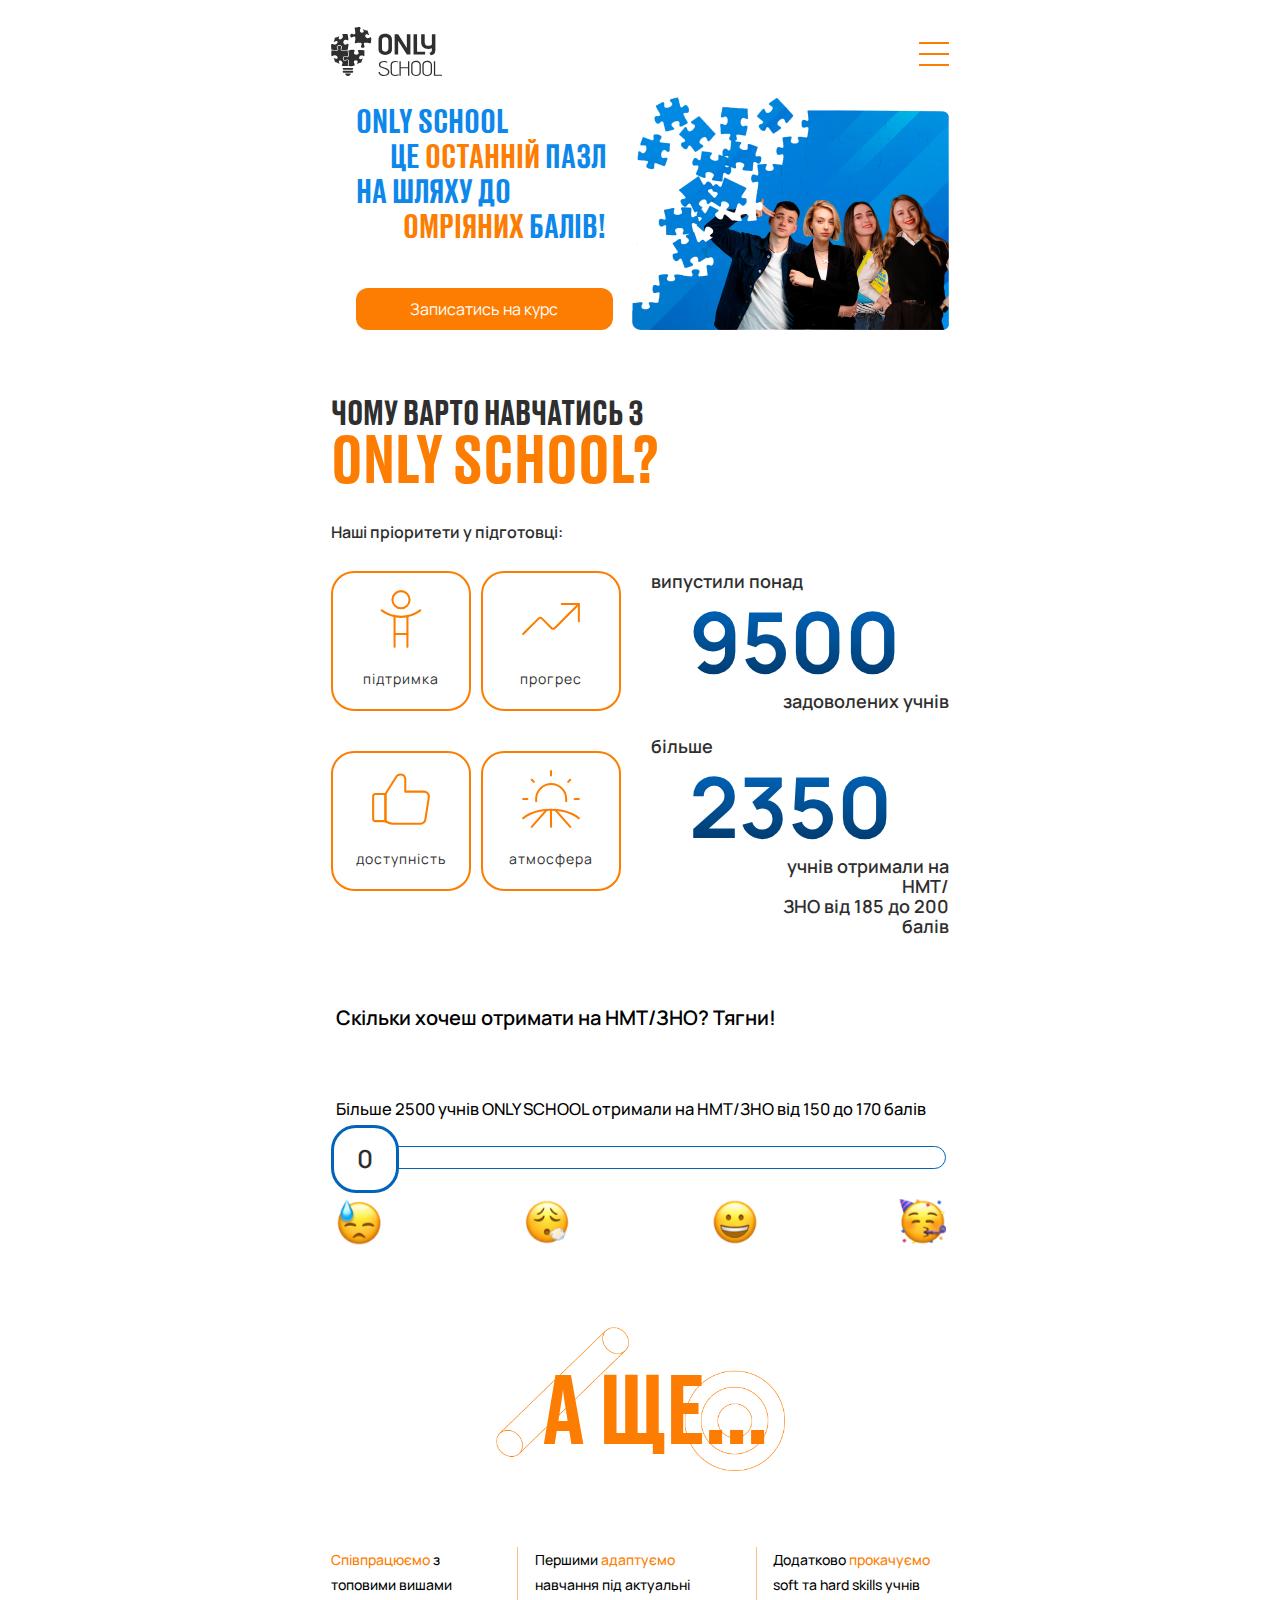
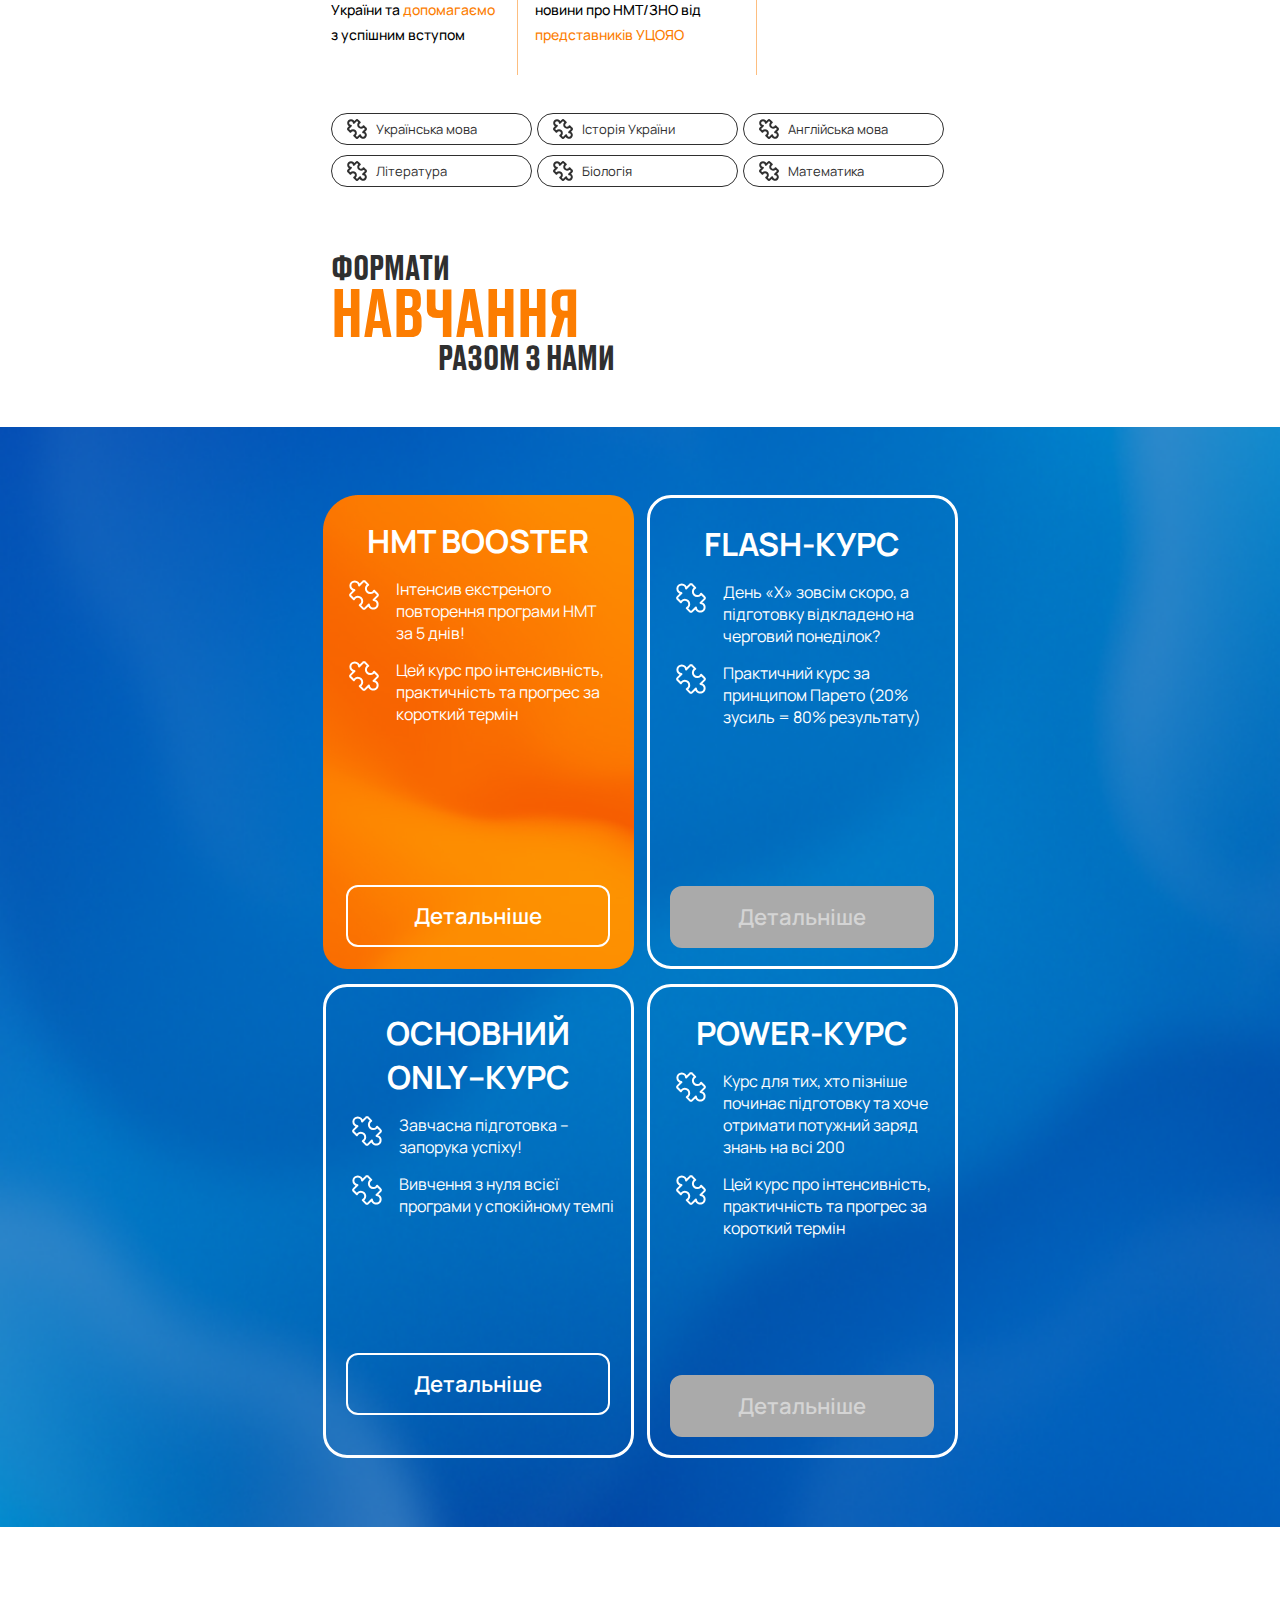
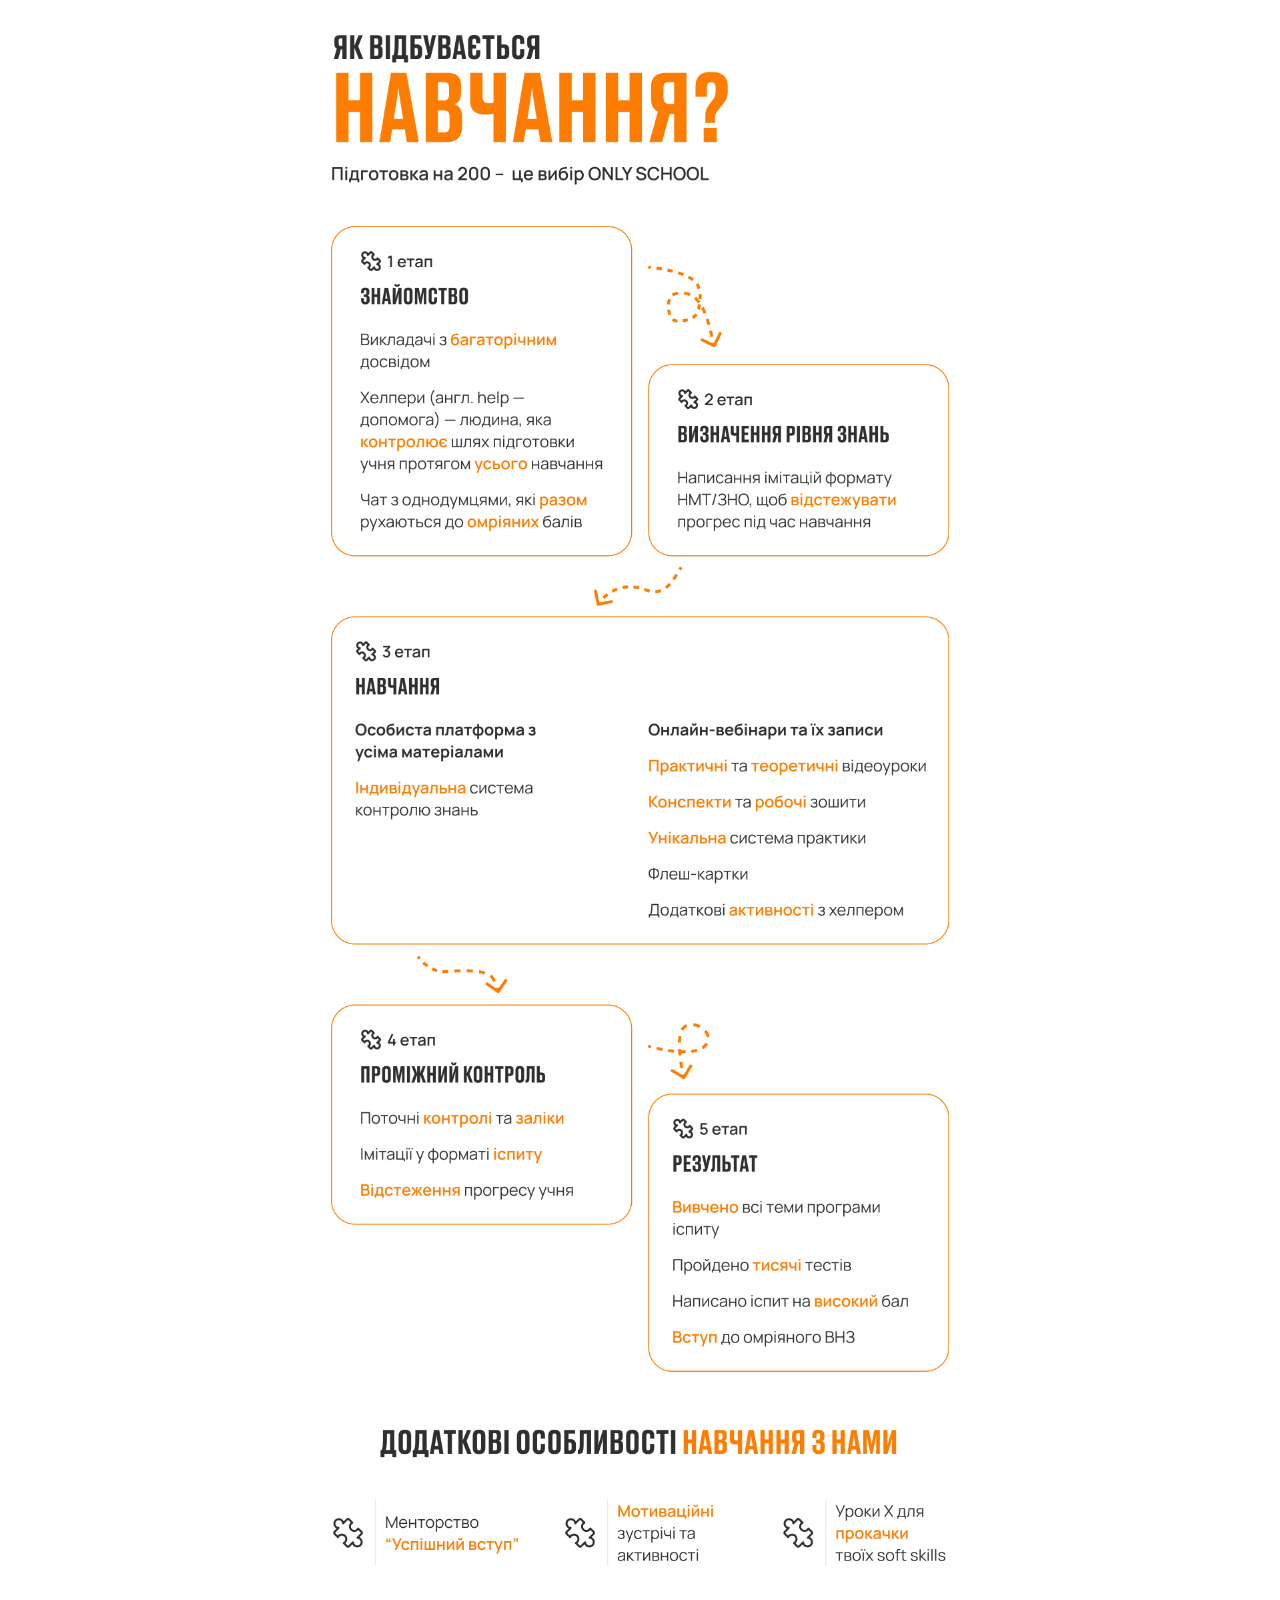
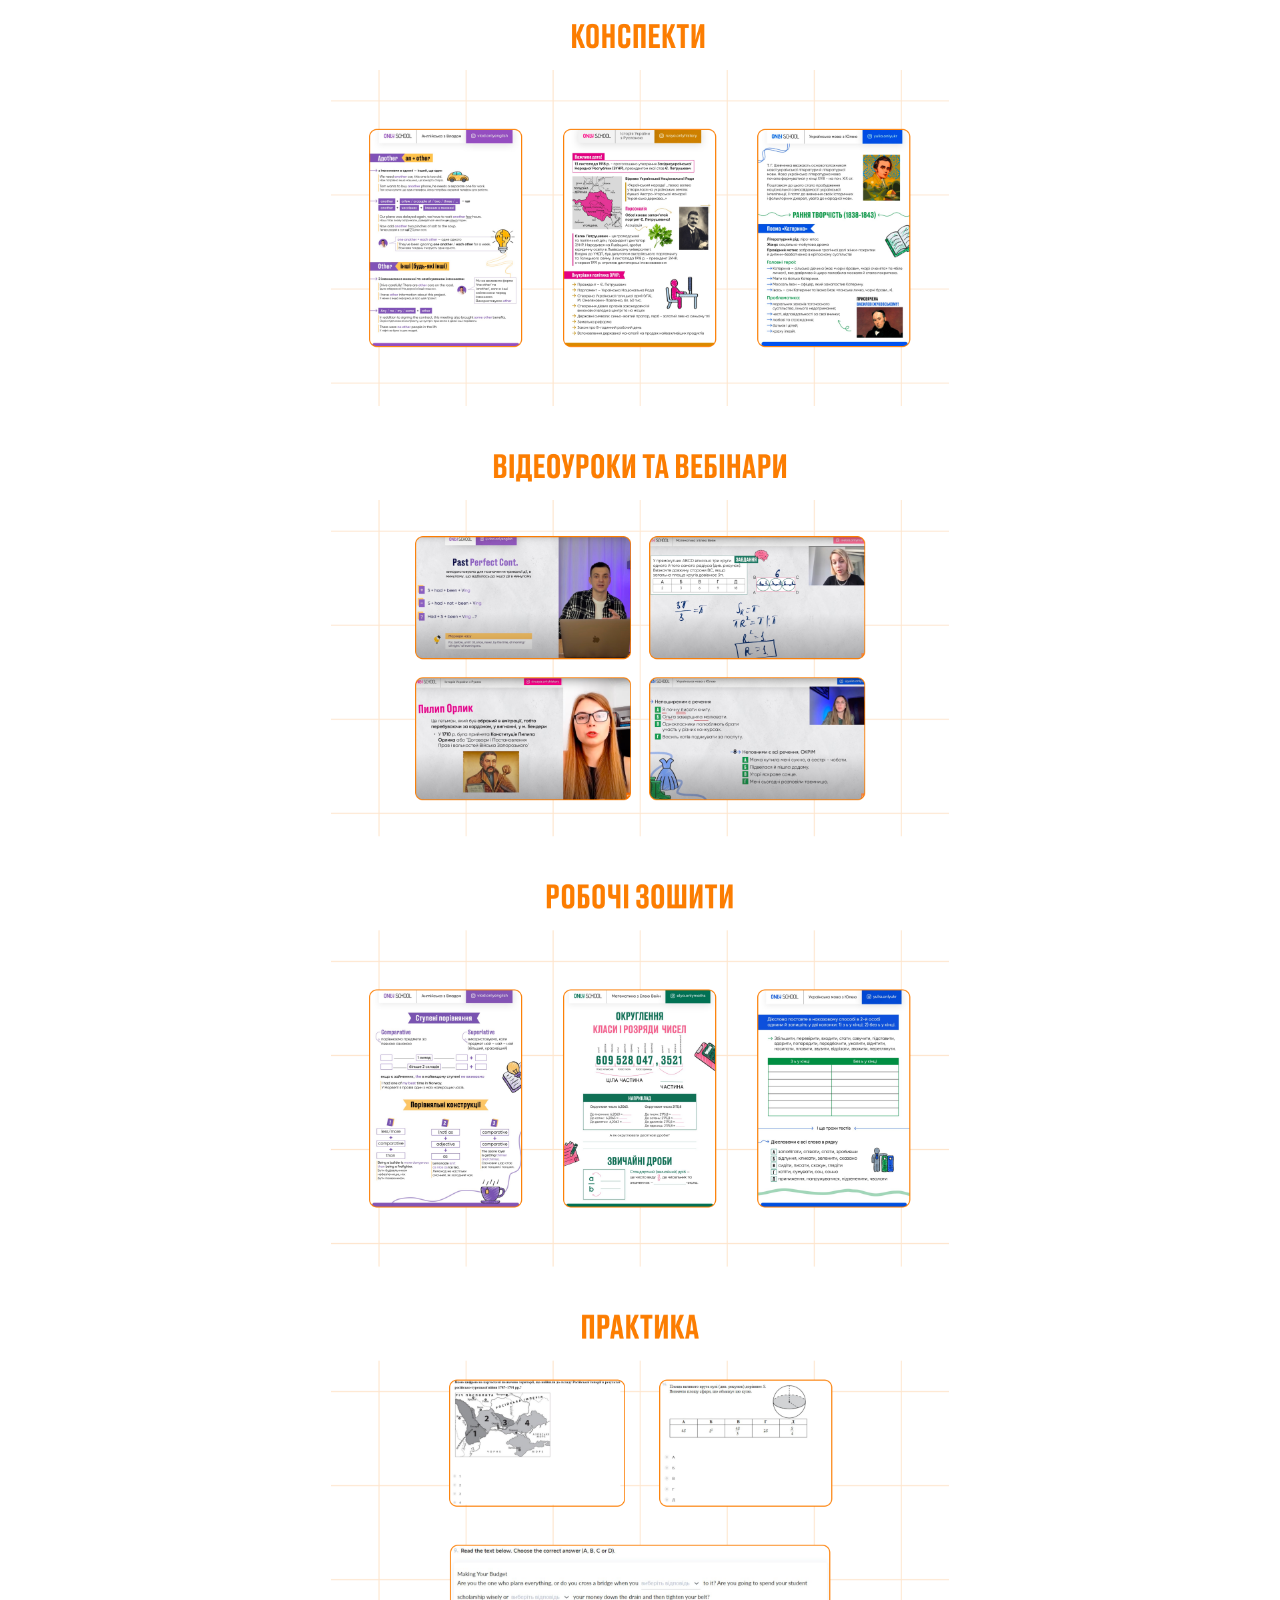
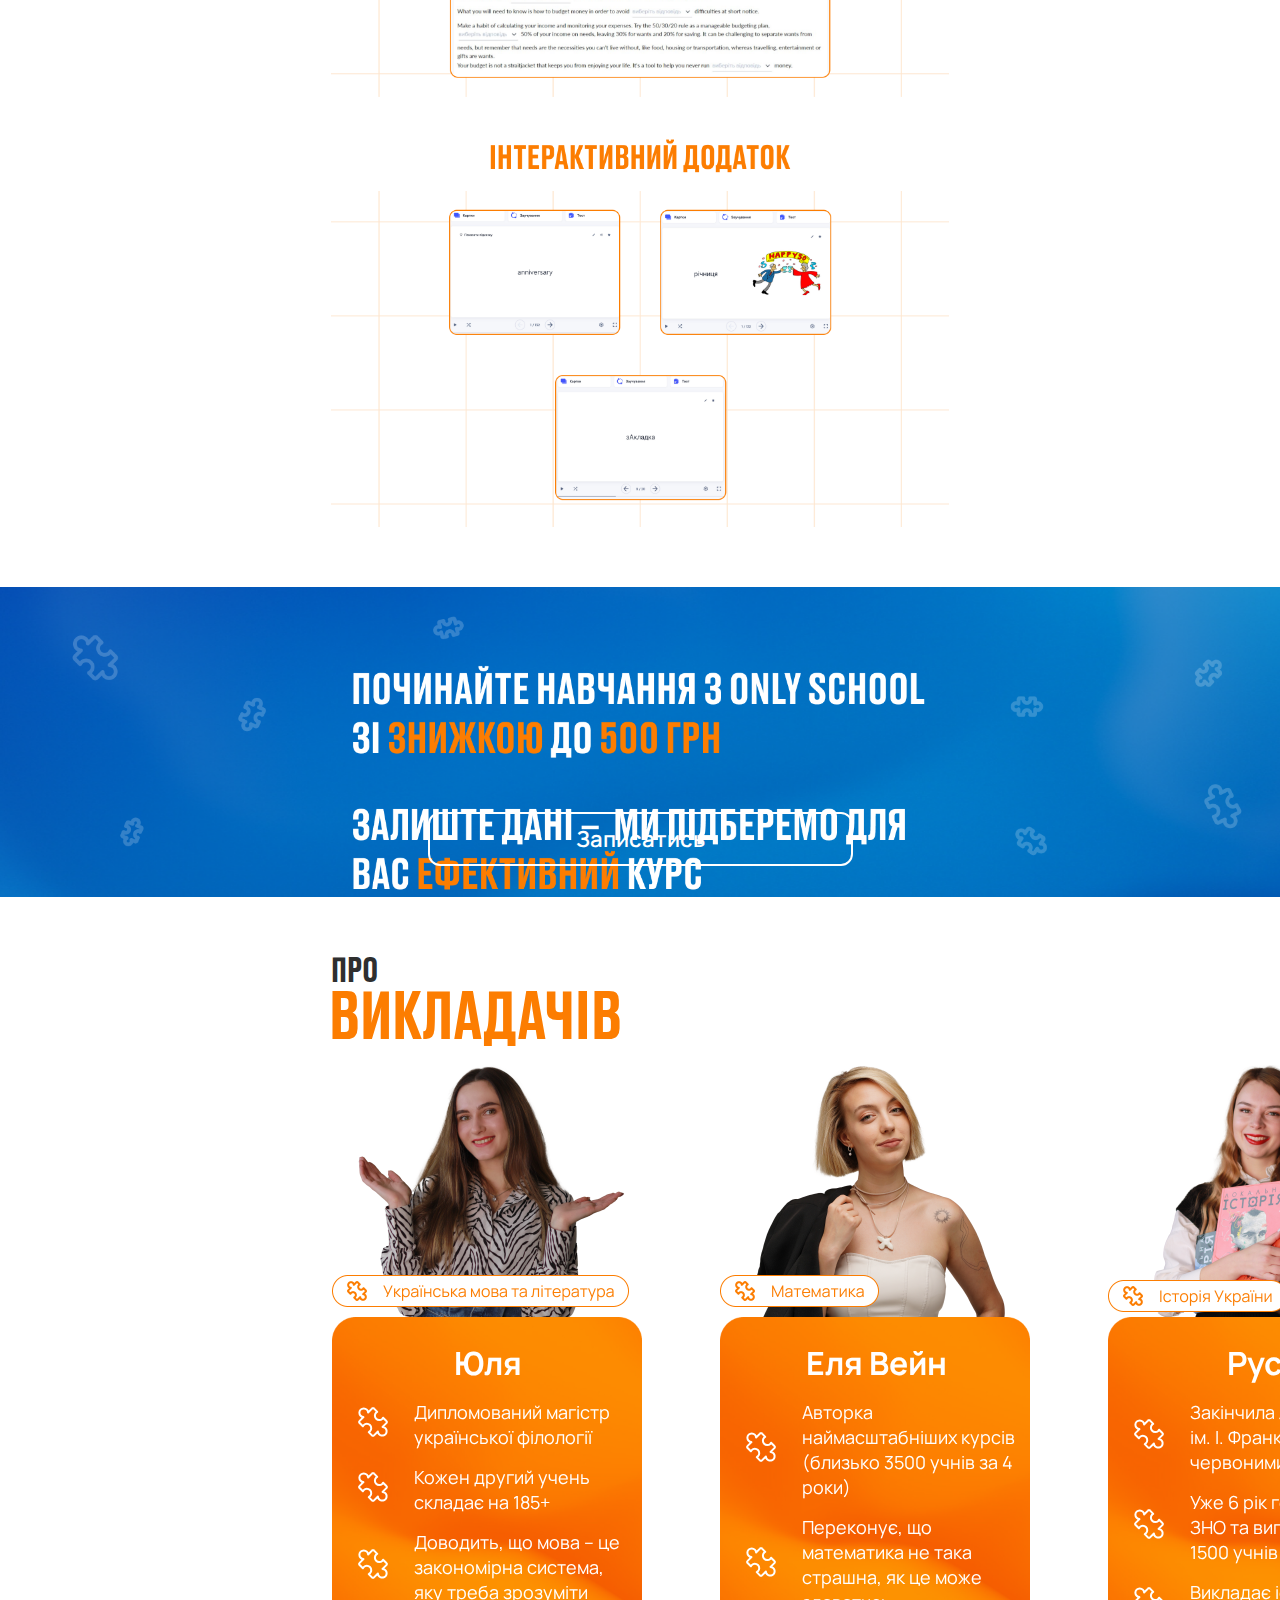
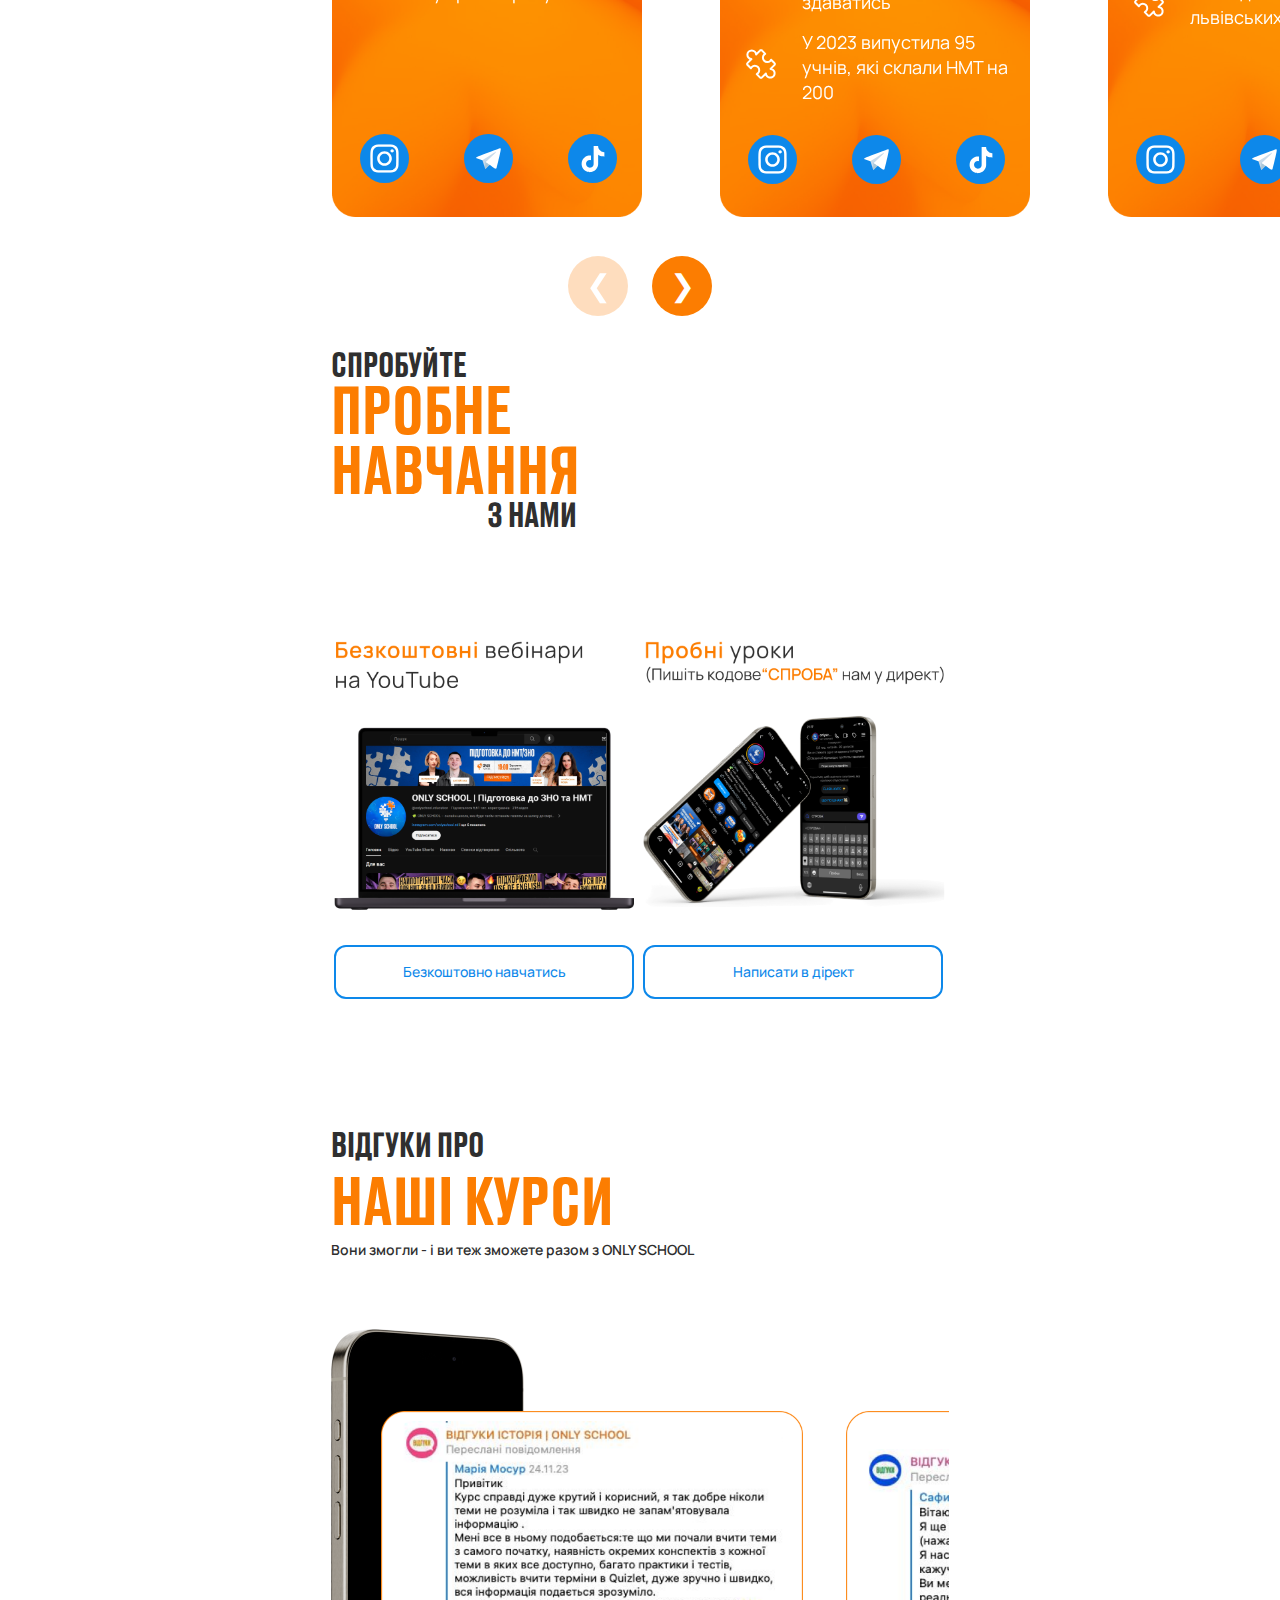
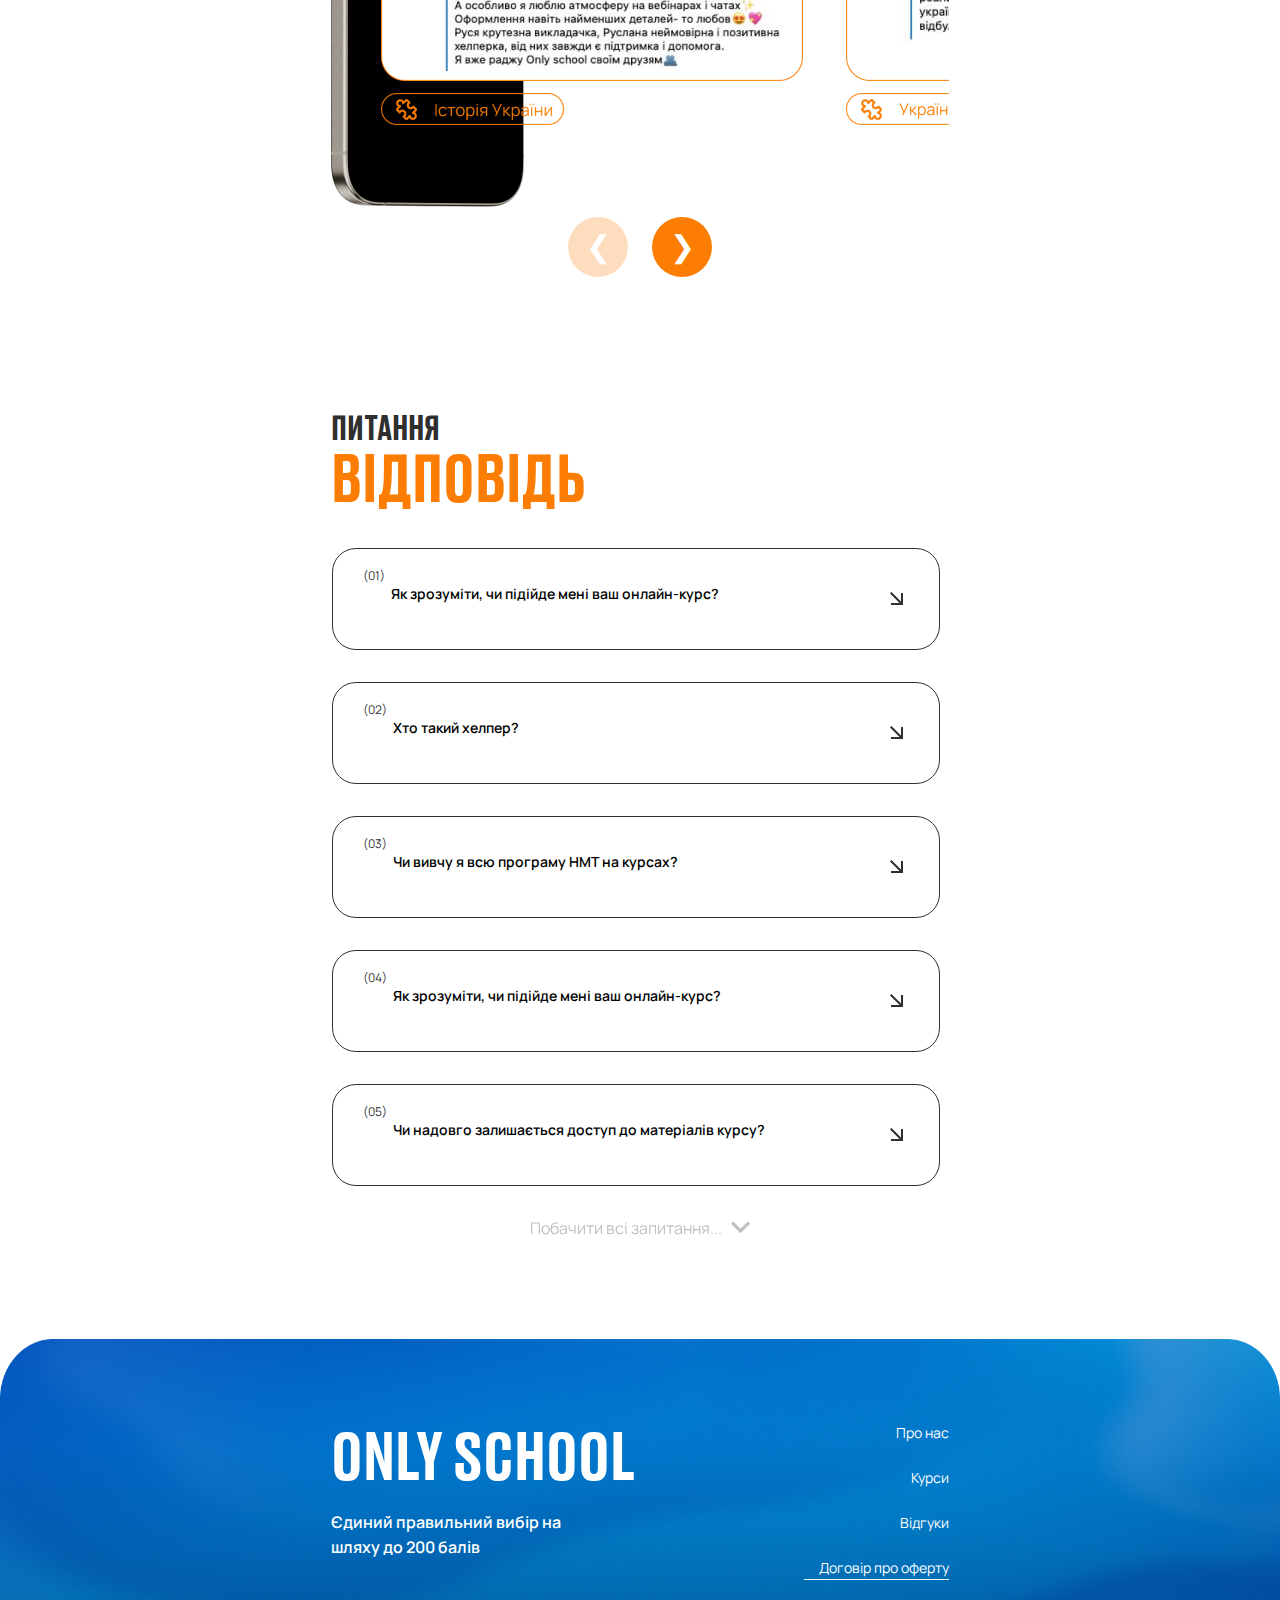
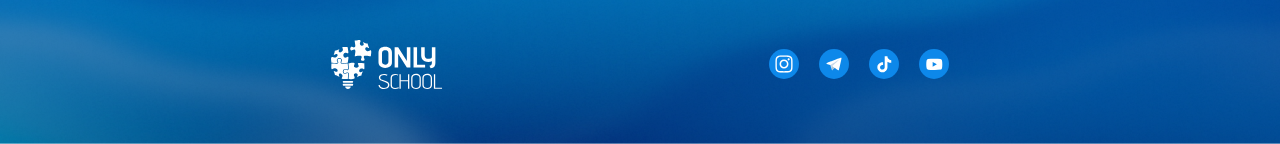
==== index.html @ f00e320c "adding google tags" ====
<!DOCTYPE html>
<html lang="en">
<head>
    <meta charset="UTF-8">
    <meta name="viewport" content="width=device-width, initial-scale=1.0">
    <title>ONLY SCHOOL</title>
    <link rel="preconnect" href="https://fonts.googleapis.com">
    <link rel="preconnect" href="https://fonts.gstatic.com" crossorigin>
    <link href="https://fonts.googleapis.com/css2?family=Manrope:wght@200..800&display=swap" rel="stylesheet">
    <link rel="stylesheet" href="./style.css">

    <link rel="icon" href="./img/favicon.svg">
    <!-- Google Tag Manager -->
<script>(function(w,d,s,l,i){w[l]=w[l]||[];w[l].push({'gtm.start':
    new Date().getTime(),event:'gtm.js'});var f=d.getElementsByTagName(s)[0],
    j=d.createElement(s),dl=l!='dataLayer'?'&l='+l:'';j.async=true;j.src=
    'https://www.googletagmanager.com/gtm.js?id='+i+dl;f.parentNode.insertBefore(j,f);
    })(window,document,'script','dataLayer','GTM-T5HSJ59D');</script>
    <!-- End Google Tag Manager -->
</head>
<body>
    <!-- Google Tag Manager (noscript) -->
<noscript><iframe src="https://www.googletagmanager.com/ns.html?id=GTM-T5HSJ59D"
    height="0" width="0" style="display:none;visibility:hidden"></iframe></noscript>
    <!-- End Google Tag Manager (noscript) -->
    <div class="wrapper">
        <header>
            <div class="header-container">
                <div class="nav-container">
                    <div class="logo">
                        <svg width="112" height="49" viewBox="0 0 112 49" fill="none" xmlns="http://www.w3.org/2000/svg">
                            <g clip-path="url(#clip0_1_118)">
                            <path fill-rule="evenodd" clip-rule="evenodd" d="M0.404105 23.4325C0.403264 24.0268 0.37332 24.6592 0.344063 25.2774C0.336977 25.4272 0.329928 25.5761 0.323346 25.7233C0.284217 26.5987 0.261614 27.4149 0.333212 28.063C0.368966 28.3868 0.426728 28.6526 0.508976 28.8552C0.591906 29.0594 0.687886 29.1704 0.778994 29.226C0.929037 29.3174 1.27815 29.3623 2.07433 28.8661L2.08526 28.8593L2.09673 28.8533C3.12616 28.3088 4.07368 28.2685 4.84675 28.5285C5.60665 28.7843 6.16129 29.318 6.44762 29.8668C6.71953 30.3879 6.80517 31.0566 6.36106 31.4802C5.90008 31.9199 5.09786 31.8867 4.12682 31.4785C3.65695 31.2807 3.30409 31.1519 3.04438 31.0801C2.8714 31.0324 2.76269 31.017 2.69955 31.0134C2.70543 31.0814 2.72945 31.1887 2.78331 31.3481C2.84984 31.5449 2.94697 31.7806 3.06258 32.0613L3.06295 32.0622C3.17719 32.3394 3.30666 32.654 3.43046 32.9943C3.65121 33.6014 3.85786 34.3006 3.93578 35.0491C4.74535 35.1603 5.52768 35.4374 6.22034 35.7438C6.78966 35.9956 7.31939 36.2773 7.75631 36.5099C7.91381 36.5936 8.05923 36.671 8.19011 36.7383C8.3652 36.8282 8.50781 36.8968 8.62124 36.9435C8.61755 36.9309 8.61353 36.9179 8.60918 36.9042C8.54013 36.6863 8.40243 36.3684 8.17767 35.921C7.70743 34.9826 7.71511 34.2182 8.20858 33.7695C8.69008 33.3317 9.45261 33.3637 10.0579 33.6347C10.6861 33.9161 11.2539 34.4885 11.4425 35.3026C11.627 36.0989 11.441 37.0868 10.6752 38.2202C10.6863 38.3862 10.7275 38.5082 10.7836 38.5997C10.8482 38.7053 10.9445 38.7905 11.0835 38.86C11.3791 39.0078 11.8418 39.0728 12.4824 39.0782C12.9856 39.0826 13.5543 39.0511 14.1779 39.0166C14.3375 39.0078 14.5007 38.9987 14.6673 38.99C15.3602 38.9539 16.1021 38.9247 16.8519 38.9471C16.8693 38.2445 16.9478 37.4933 17.0227 36.7762L17.0238 36.7664C17.0936 36.0987 17.16 35.4617 17.1773 34.898C17.1947 34.3283 17.16 33.8692 17.0479 33.5465C16.9399 33.2356 16.7857 33.111 16.5845 33.0757C16.3354 33.032 15.9061 33.1016 15.2041 33.4495C14.6895 33.7046 14.2101 33.8198 13.7728 33.8026C13.3305 33.7855 12.9558 33.6336 12.6591 33.3942C12.0795 32.9263 11.8227 32.15 11.8198 31.4209C11.8169 30.6908 12.0679 29.909 12.6379 29.4226C12.9291 29.174 13.2992 29.0078 13.7403 28.9727C14.1773 28.9379 14.6591 29.0336 15.1781 29.2688C15.8551 29.5756 16.2655 29.6224 16.5037 29.5687C16.7028 29.5236 16.8577 29.3883 16.9644 29.073C17.0742 28.7485 17.1083 28.2939 17.0921 27.7332C17.076 27.178 17.0121 26.552 16.9449 25.8944C16.9328 25.7757 16.9206 25.656 16.9085 25.5362C16.8381 24.8324 16.7735 24.1048 16.7758 23.4269C16.2976 23.4759 15.79 23.5413 15.271 23.6082L15.264 23.6089C14.4903 23.7086 13.6917 23.8115 12.9578 23.8619C12.2268 23.912 11.5269 23.9131 10.9608 23.7935C10.3925 23.6736 9.88397 23.4135 9.67941 22.8917C9.48516 22.3962 9.60946 21.7649 9.99456 20.9995C10.4039 20.184 10.2542 19.6528 9.94116 19.323C9.60377 18.9675 9.00146 18.7645 8.35876 18.7666C7.71505 18.7687 7.12809 18.9758 6.81302 19.3277C6.52214 19.6524 6.39307 20.1823 6.84505 21.0008C7.20909 21.6618 7.37931 22.2064 7.31796 22.6455C7.28601 22.8743 7.19124 23.0735 7.03408 23.236C6.87961 23.3958 6.68075 23.5038 6.46594 23.5769C6.04678 23.7196 5.51101 23.7477 4.94921 23.7326C4.3825 23.7173 3.74201 23.6559 3.09339 23.5937L3.08407 23.5927C2.17424 23.5053 1.24513 23.4169 0.404105 23.4325Z" fill="#2F2F2F"/>
                            <path d="M16.7259 7.15235C16.7587 8.02363 16.9229 8.97764 17.0751 9.86194L17.0778 9.87747C17.1863 10.5077 17.2884 11.1017 17.3402 11.6262C17.3926 12.1566 17.3893 12.5804 17.308 12.8799C17.2299 13.1673 17.1016 13.2784 16.9346 13.3177C16.7199 13.3683 16.3312 13.3301 15.6693 13.0506C15.1484 12.83 14.6655 12.7489 14.229 12.7967C13.7891 12.8449 13.4219 13.0214 13.1338 13.276C12.5687 13.7752 12.3174 14.5607 12.3203 15.2917C12.3231 16.0198 12.5795 16.7927 13.1645 17.2477C13.4645 17.4809 13.8421 17.6219 14.2849 17.6259C14.7219 17.6299 15.1997 17.5006 15.7121 17.2312C16.4049 16.8662 16.8145 16.7845 17.0365 16.815C17.1317 16.828 17.193 16.8616 17.242 16.9116C17.2969 16.9677 17.3511 17.0604 17.3915 17.208C17.4741 17.5096 17.476 17.9492 17.42 18.5037C17.3648 19.0511 17.2576 19.6738 17.1446 20.3294L17.1426 20.3409C17.0049 21.1404 16.8588 21.9879 16.8015 22.7672C16.2795 22.8186 15.7266 22.8899 15.176 22.9607L15.1706 22.9615C14.3893 23.0621 13.6123 23.162 12.904 23.2106C12.1905 23.2596 11.5795 23.2536 11.1229 23.1573C10.6685 23.0614 10.4424 22.8946 10.3551 22.672C10.2576 22.423 10.284 21.9922 10.647 21.271C11.1432 20.2825 11.0231 19.4638 10.4841 18.8958C9.9693 18.3536 9.13716 18.1109 8.3563 18.1134C7.57644 18.1159 6.7507 18.3636 6.2571 18.9148C5.7393 19.493 5.6637 20.3147 6.20424 21.2938C6.55186 21.9247 6.64004 22.3228 6.6065 22.5629C6.59103 22.6737 6.55008 22.7481 6.49574 22.8043C6.43872 22.8633 6.35034 22.9189 6.2147 22.965C5.93293 23.061 5.51497 23.0943 4.97046 23.0796C4.43358 23.0653 3.81865 23.0065 3.15938 22.9432L3.14191 22.9415C3.03065 22.9307 2.91815 22.92 2.80477 22.9093C2.01107 22.8344 1.17248 22.7651 0.390242 22.7796C0.356127 22.0795 0.260484 21.3379 0.169355 20.6313L0.168141 20.6219C0.084646 19.9744 0.0353878 19.3537 0.0505933 18.8058C0.0659306 18.2532 0.146487 17.8007 0.303044 17.475C0.454351 17.1602 0.663294 16.986 0.946794 16.9234C1.25315 16.8556 1.71857 16.9013 2.40928 17.1872C3.44952 17.6188 4.36728 17.5671 5.08442 17.2436C5.78844 16.9261 6.26882 16.3603 6.48011 15.8056C6.6803 15.2801 6.67852 14.6154 6.14357 14.265C5.87911 14.0918 5.53835 14.0397 5.15938 14.0906C4.78302 14.1411 4.34689 14.2948 3.84983 14.5604L3.8289 14.5716L3.80981 14.5852C3.20786 14.9421 2.95915 15.148 2.75221 15.2257L2.746 15.228L2.74627 15.2208C2.74992 15.1354 2.76675 15.0228 2.79771 14.8804C2.85985 14.5948 2.9686 14.2338 3.09762 13.8063L3.10178 13.7925C3.36477 12.9212 3.70095 11.8074 3.80372 10.6957C5.29482 10.5609 6.78331 9.89462 7.78947 9.44427L7.81602 9.4324C8.12808 9.29273 8.38627 9.17737 8.59142 9.0986C8.49586 9.27635 8.34456 9.51847 8.12404 9.84038L8.11437 9.85448L8.10636 9.86939C7.60628 10.7977 7.56501 11.5592 8.04824 12.0213C8.51386 12.4666 9.28492 12.4511 9.92292 12.2381C10.5869 12.0164 11.2545 11.5425 11.6285 10.8624C12.0094 10.1698 12.07 9.29183 11.5634 8.30855C11.3029 7.80281 11.2825 7.51558 11.3351 7.36064C11.3774 7.23596 11.4961 7.12113 11.8169 7.03999C12.1427 6.95764 12.6011 6.93204 13.1817 6.94431C13.7197 6.9557 14.3321 6.99838 14.9989 7.04486L15.1384 7.05456L15.1421 7.05483C15.6651 7.09118 16.2015 7.12848 16.7259 7.15235Z" fill="#2F2F2F"/>
                            <path d="M19.2906 39.2082L19.2847 39.2074L19.2841 39.2072C18.7116 39.1292 18.1271 39.0497 17.5682 38.9937C17.5832 38.3103 17.6606 37.5674 17.7379 36.8281L17.7386 36.8209C17.8076 36.1613 17.8763 35.5038 17.8943 34.916C17.9122 34.3321 17.8819 33.7814 17.7319 33.3495C17.5777 32.906 17.2726 32.5313 16.7203 32.4345C16.2159 32.3459 15.5976 32.511 14.861 32.876C14.4284 33.0905 14.0781 33.161 13.8035 33.1503C13.5339 33.1399 13.3145 33.0504 13.1351 32.9056C12.7626 32.6048 12.5396 32.04 12.5371 31.4185C12.5347 30.7981 12.7527 30.2195 13.1286 29.8987C13.3104 29.7436 13.5324 29.6445 13.8029 29.623C14.0774 29.6011 14.4266 29.6573 14.8584 29.8531C15.5769 30.1788 16.1831 30.3135 16.6766 30.2021C17.2092 30.0817 17.5011 29.705 17.6499 29.2653C17.7956 28.8349 17.8259 28.2919 17.8092 27.716C17.7924 27.137 17.7263 26.4906 17.6599 25.841L17.6592 25.8338C17.647 25.7151 17.6349 25.5961 17.6229 25.4769C17.5496 24.7449 17.4865 24.0191 17.4935 23.3597C18.0949 23.2984 18.7289 23.2068 19.3482 23.1175L19.3549 23.1166C20.0957 23.0095 20.8146 22.9059 21.4598 22.8535C22.111 22.8007 22.6491 22.8041 23.0386 22.8927C23.4159 22.9786 23.5882 23.1252 23.6499 23.3312C23.7238 23.5772 23.6741 24.0033 23.318 24.7077C22.8233 25.686 22.9015 26.4974 23.3826 27.0686C23.8468 27.6198 24.6224 27.8684 25.3507 27.866C26.0783 27.8635 26.8486 27.6097 27.294 27.0499C27.7555 26.47 27.7967 25.6568 27.2646 24.6864C26.9014 24.0244 26.8386 23.6226 26.8972 23.3908C26.9451 23.2014 27.0933 23.0619 27.4422 22.972C27.8042 22.8789 28.3131 22.8621 28.9385 22.8968C29.0379 22.9023 29.1393 22.9091 29.2424 22.9168C29.7814 22.9575 30.3684 23.0267 30.9751 23.0983L30.988 23.0998C31.7798 23.1933 32.6049 23.2907 33.3644 23.3246C33.3176 24.152 33.3499 25.0632 33.3802 25.9158L33.3806 25.9273C33.4034 26.5733 33.4251 27.1849 33.4133 27.7182C33.4013 28.2578 33.3551 28.6854 33.2572 28.9745C33.1559 29.2732 33.0489 29.3002 32.9971 29.3038C32.9441 29.3071 32.8449 29.2951 32.683 29.2205C32.5227 29.1466 32.3225 29.0214 32.0769 28.8285L32.0417 28.8008L31.9997 28.7821C31.711 28.6541 31.4332 28.5654 31.1675 28.5116C30.4761 28.3718 29.868 28.4696 29.3727 28.7314C28.7041 29.0846 28.2943 29.7082 28.156 30.3124C28.021 30.9019 28.1276 31.5802 28.6649 31.9597C29.2207 32.3521 30.0487 32.298 31.0393 31.7975C31.4466 31.5917 31.7516 31.4486 31.9752 31.3576C31.9133 31.4739 31.8349 31.6115 31.7429 31.773L31.7293 31.7971C31.241 32.6533 30.4508 34.0392 30.4426 35.5237C29.6884 35.5467 28.9559 35.7456 28.2991 35.9987C27.5311 36.2944 26.8407 36.6747 26.3175 36.9628L26.3106 36.9666C26.1201 37.0716 25.9576 37.1609 25.8203 37.2316C25.9085 37.0301 26.0472 36.7574 26.2464 36.3963C26.7738 35.4425 26.8051 34.6485 26.4665 34.0699C26.129 33.4934 25.4741 33.2179 24.8417 33.2149C24.2094 33.2117 23.5476 33.4801 23.1858 34.0456C22.8212 34.6157 22.8104 35.4093 23.2925 36.3711C23.6412 37.0654 23.7095 37.5889 23.6207 37.9751C23.5339 38.3512 23.2885 38.6392 22.904 38.8544C22.1052 39.3016 20.7477 39.4066 19.2906 39.2082Z" fill="#2F2F2F"/>
                            <path fill-rule="evenodd" clip-rule="evenodd" d="M16.9531 48.9995C18.4783 48.9995 19.7148 47.874 19.7148 46.4858H14.1914C14.1914 47.874 15.4279 48.9995 16.9531 48.9995Z" fill="#2F2F2F"/>
                            <path fill-rule="evenodd" clip-rule="evenodd" d="M11.6929 41.8614C11.6929 41.3326 12.1639 40.9038 12.7449 40.9038H21.1615C21.7425 40.9038 22.2136 41.3326 22.2136 41.8614C22.2136 42.3902 21.7425 42.819 21.1615 42.819H12.7449C12.1639 42.819 11.6929 42.3902 11.6929 41.8614Z" fill="#2F2F2F"/>
                            <path fill-rule="evenodd" clip-rule="evenodd" d="M11.6929 44.7295C11.6929 44.2007 12.1639 43.772 12.7449 43.772H21.1615C21.7425 43.772 22.2136 44.2007 22.2136 44.7295C22.2136 45.2584 21.7425 45.6871 21.1615 45.6871H12.7449C12.1639 45.6871 11.6929 45.2584 11.6929 44.7295Z" fill="#2F2F2F"/>
                            <path d="M23.7375 16.2303C24.2941 16.1706 24.8828 16.0856 25.477 15.9998L25.4849 15.9987C26.2268 15.8915 26.9784 15.7829 27.6595 15.7277C28.3368 15.6728 28.9828 15.6668 29.5003 15.7846C30.0299 15.9051 30.4879 16.1738 30.6449 16.6966C30.7896 17.1789 30.6466 17.7928 30.2674 18.5425C29.8444 19.3792 29.9709 19.925 30.2496 20.2559C30.5451 20.607 31.0853 20.8068 31.6643 20.8047C32.2438 20.8027 33.0621 20.5991 33.3392 20.2512C33.5999 19.9237 33.7076 19.3783 33.2477 18.5398C32.8611 17.8353 32.6992 17.2509 32.8174 16.783C32.9464 16.2722 33.0853 15.9997 33.5889 15.8702C34.079 15.7441 34.6969 15.7341 35.3471 15.7702L35.3773 15.7719C36.024 15.8091 36.74 15.8936 37.4523 15.9777L37.4604 15.9786C38.2843 16.0759 39.103 16.1722 39.8428 16.2041C39.8865 15.7695 39.942 15.3125 39.9977 14.8543L39.9981 14.8512C40.0907 14.0886 40.1834 13.3227 40.228 12.6275C40.2727 11.9275 40.2661 11.3257 40.1716 10.885C40.0727 10.4228 39.9085 10.2688 39.7658 10.2307C39.6838 10.2088 39.55 10.205 39.3374 10.2719C39.1243 10.339 38.8541 10.4706 38.5178 10.6907L38.5029 10.7004L38.4872 10.7087C37.4417 11.2572 36.5004 11.2734 35.7523 10.956C35.0214 10.6457 34.53 10.0398 34.3132 9.43203C34.1026 8.84145 34.12 8.13973 34.5952 7.70062C35.098 7.23602 35.9246 7.22515 36.9353 7.65424C37.4958 7.89215 37.8679 8.01695 38.1033 8.06139C38.1391 8.06819 38.1691 8.07253 38.1938 8.0752C38.1849 8.02481 38.1675 7.95896 38.1387 7.875C38.0642 7.65663 37.9362 7.3779 37.7765 7.03209L37.767 7.01113C37.3628 6.13467 36.7947 4.90253 36.7187 3.59675C35.9405 3.5894 35.1686 3.39222 34.47 3.13606C33.6574 2.8382 32.9141 2.44895 32.3449 2.15086L32.3378 2.14718C32.1078 2.02668 31.9125 1.92465 31.7504 1.84684C31.8471 2.04698 31.998 2.31782 32.2146 2.67604C32.7917 3.62891 32.8797 4.41734 32.5515 4.98172C32.3904 5.25868 32.1473 5.45157 31.8672 5.57048C31.569 5.69697 31.229 5.73971 30.9017 5.71088C30.2627 5.65459 29.6023 5.32627 29.223 4.73446C28.8381 4.13387 28.7739 3.31384 29.216 2.32856C29.4876 1.72492 29.5686 1.27844 29.5346 0.958161C29.5021 0.652032 29.365 0.4542 29.1592 0.317899C28.9397 0.172594 28.6117 0.0781331 28.1728 0.0490635C27.7373 0.0202273 27.2217 0.0576993 26.6565 0.151289L26.6366 0.154585C25.7127 0.30752 24.6606 0.481689 23.6547 0.493149C23.6897 1.31849 23.8468 2.23542 24.0015 3.13474L24.0027 3.14202C24.1112 3.77238 24.2183 4.3947 24.2732 4.95C24.3278 5.50144 24.3353 6.02282 24.2222 6.43853C24.1061 6.86643 23.8412 7.24141 23.3203 7.36399C22.8477 7.47518 22.2562 7.35106 21.5501 7.05282C21.1146 6.86847 20.7618 6.82178 20.4833 6.8523C20.208 6.88247 19.9801 6.99044 19.7929 7.15585C19.4071 7.49667 19.1865 8.09358 19.189 8.72153C19.1915 9.3525 19.4179 9.9138 19.7898 10.203C19.9682 10.3417 20.1876 10.4252 20.4602 10.4277C20.7386 10.4302 21.095 10.348 21.5354 10.1165C22.2586 9.73551 22.8626 9.54648 23.3499 9.61329C23.6093 9.64891 23.8267 9.75609 23.9924 9.92512C24.1518 10.088 24.2481 10.2923 24.3065 10.5059C24.4216 10.9264 24.4119 11.4665 24.3539 12.0394C24.2993 12.5813 24.1974 13.187 24.0916 13.8015L24.0704 13.9245L24.0692 13.9317C23.9344 14.7138 23.7984 15.5054 23.7375 16.2303Z" fill="#2F2F2F"/>
                            <path d="M48.7993 45.0661C48.845 45.5378 49.0355 45.9888 49.371 46.4191C49.7215 46.8491 50.1943 47.2031 50.7887 47.4805C51.3987 47.7441 52.0924 47.8761 52.8699 47.8761C54.0438 47.8761 55.0196 47.6401 55.7972 47.1684C56.59 46.6827 56.9863 45.9195 56.9863 44.8788C56.9863 44.2682 56.7958 43.7618 56.4146 43.3592C56.0334 42.9429 55.5609 42.6169 54.9967 42.3809C54.4326 42.1312 53.6628 41.8468 52.6869 41.5276C51.635 41.1945 50.7887 40.8892 50.1485 40.6118C49.5234 40.3203 48.9898 39.9319 48.5477 39.4462C48.1207 38.9605 47.9072 38.336 47.9072 37.5729C47.9072 36.9623 48.098 36.3863 48.4792 35.8453C48.8601 35.2902 49.4318 34.846 50.1943 34.513C50.9718 34.1662 51.9247 33.9927 53.0528 33.9927C53.7998 33.9927 54.4173 34.0413 54.9053 34.1384C55.3932 34.2356 55.8887 34.395 56.3916 34.6172L56.003 35.7203C55.1339 35.3179 54.1659 35.1167 53.0985 35.1167C51.9247 35.1167 50.9871 35.3387 50.2858 35.7827C49.5845 36.2269 49.2337 36.8443 49.2337 37.6353C49.2337 38.1349 49.4091 38.558 49.7596 38.9049C50.1104 39.2379 50.5374 39.5086 51.0403 39.7168C51.5588 39.9249 52.2752 40.1746 53.19 40.4661C54.303 40.8129 55.2025 41.1391 55.8887 41.4443C56.5747 41.7358 57.154 42.1589 57.6266 42.7141C58.1146 43.2552 58.3585 43.9421 58.3585 44.7747C58.3585 46.0514 57.9088 47.0781 57.0091 47.8552C56.1249 48.6184 54.7527 49.0001 52.8927 49.0001C51.7646 49.0001 50.7964 48.8127 49.9884 48.4381C49.1956 48.0495 48.5858 47.5568 48.1588 46.9601C47.7472 46.3497 47.5263 45.7182 47.4956 45.0661H48.7993Z" fill="#2F2F2F"/>
                            <path d="M67.8617 48.2924C66.5049 48.7503 65.2393 48.9791 64.0655 48.9791C62.739 48.9791 61.6642 48.6601 60.8409 48.0218C60.0176 47.3834 59.606 46.3635 59.606 44.9621V38.2806C59.606 37.2259 59.766 36.428 60.0861 35.8869C60.4216 35.3456 60.9247 34.8877 61.5956 34.513C62.2665 34.1662 63.0898 33.9927 64.0655 33.9927C65.2546 33.9927 66.3295 34.2217 67.2901 34.6796L66.924 35.4706C66.0551 35.1792 65.2319 35.0334 64.4541 35.0334C63.5242 35.0334 62.6933 35.2416 61.9615 35.6579C61.2449 36.0742 60.8866 36.8859 60.8866 38.0932V44.9204C60.8866 45.8778 61.161 46.6202 61.7099 47.1475C62.2588 47.661 63.0821 47.9177 64.1798 47.9177C65.1403 47.9177 66.2761 47.7164 67.5872 47.3141L67.8617 48.2924Z" fill="#2F2F2F"/>
                            <path d="M77.0217 41.3193H69.7494V48.7708H68.4688V34.2007H69.7494V40.1744H77.0217V34.2007H78.3024V48.7708H77.0217V41.3193Z" fill="#2F2F2F"/>
                            <path d="M89.803 44.9202C89.803 46.3216 89.3303 47.3555 88.385 48.0215C87.4551 48.6738 86.3345 48.9998 85.0234 48.9998C84.2001 48.9998 83.4226 48.8679 82.6906 48.6042C81.9589 48.3268 81.3567 47.8828 80.884 47.2722C80.4266 46.6616 80.198 45.8776 80.198 44.9202V38.2179C80.198 36.7886 80.6248 35.7063 81.4787 34.9707C82.3477 34.2354 83.5369 33.8677 85.0462 33.8677C86.5554 33.8677 87.7218 34.2561 88.5451 35.0331C89.3837 35.8103 89.803 36.8787 89.803 38.2387V44.9202ZM88.5451 38.0306C88.5451 37.0176 88.2173 36.2544 87.5618 35.741C86.9215 35.2274 86.0676 34.9707 85.0004 34.9707C83.9332 34.9707 83.0795 35.2274 82.439 35.741C81.7988 36.2544 81.4787 37.0176 81.4787 38.0306V44.8993C81.4787 45.8845 81.8065 46.6339 82.462 47.1472C83.1329 47.6469 83.979 47.8966 85.0004 47.8966C86.0372 47.8966 86.8834 47.6538 87.539 47.1682C88.2097 46.6685 88.5451 45.9053 88.5451 44.8785V38.0306Z" fill="#2F2F2F"/>
                            <path d="M100.982 44.9202C100.982 46.3216 100.509 47.3555 99.5642 48.0215C98.6341 48.6738 97.5135 48.9998 96.2023 48.9998C95.3791 48.9998 94.6015 48.8679 93.8698 48.6042C93.138 48.3268 92.5357 47.8828 92.0632 47.2722C91.6058 46.6616 91.377 45.8776 91.377 44.9202V38.2179C91.377 36.7886 91.8039 35.7063 92.6576 34.9707C93.5267 34.2354 94.7158 33.8677 96.2253 33.8677C97.7346 33.8677 98.901 34.2561 99.7243 35.0331C100.563 35.8103 100.982 36.8787 100.982 38.2387V44.9202ZM99.7243 38.0306C99.7243 37.0176 99.3965 36.2544 98.7409 35.741C98.1005 35.2274 97.2468 34.9707 96.1796 34.9707C95.1124 34.9707 94.2584 35.2274 93.6182 35.741C92.9778 36.2544 92.6576 37.0176 92.6576 38.0306V44.8993C92.6576 45.8845 92.9854 46.6339 93.641 47.1472C94.3119 47.6469 95.1581 47.8966 96.1796 47.8966C97.2163 47.8966 98.0624 47.6538 98.7179 47.1682C99.3888 46.6685 99.7243 45.9053 99.7243 44.8785V38.0306Z" fill="#2F2F2F"/>
                            <path d="M102.899 34.2007H104.18V47.7301H111.155V48.7708H102.899V34.2007Z" fill="#2F2F2F"/>
                            <path d="M60.9493 22.2053C60.9493 24.1683 60.2871 25.6163 58.9632 26.5494C57.6605 27.4628 56.091 27.9195 54.2545 27.9195C53.1014 27.9195 52.0123 27.735 50.9871 27.3656C49.9621 26.9768 49.1186 26.3549 48.4566 25.4996C47.8159 24.6446 47.4956 23.5464 47.4956 22.2053V12.8174C47.4956 10.8155 48.0936 9.29945 49.2896 8.26932C50.5067 7.23919 52.1723 6.72412 54.2864 6.72412C56.4005 6.72412 58.0343 7.26834 59.1874 8.35678C60.3619 9.44522 60.9493 10.9418 60.9493 12.8466V22.2053ZM57.4257 13.8962C57.4257 13.0798 57.351 12.4093 57.2015 11.8845C57.052 11.3597 56.7424 10.9515 56.2726 10.66C55.8028 10.349 55.1194 10.1935 54.2224 10.1935C53.3255 10.1935 52.6421 10.3393 52.1723 10.6309C51.7025 10.9224 51.3929 11.3306 51.2434 11.8553C51.0939 12.3607 51.0192 13.0313 51.0192 13.867V21.6512C51.0192 22.5843 51.2755 23.3229 51.788 23.867C52.3218 24.3918 53.1333 24.6542 54.2224 24.6542C55.2261 24.6542 56.0057 24.3724 56.5608 23.8087C57.1373 23.2451 57.4257 22.5065 57.4257 21.593V13.8962Z" fill="#2F2F2F"/>
                            <path d="M67.1579 13.809V27.5992H63.6345V7.19092H67.1579L75.8386 20.8936V7.19092H79.3943V27.5992H75.8386L67.1579 13.809Z" fill="#2F2F2F"/>
                            <path d="M82.5459 7.19092H86.0695V24.6545H94.1095V27.5992H82.5459V7.19092Z" fill="#2F2F2F"/>
                            <path d="M98.47 25.704C99.1746 25.6264 99.7513 25.3835 100.2 24.9753C100.648 24.5671 100.872 23.8479 100.872 22.8178V21.1851C99.8047 21.671 98.6834 21.9141 97.509 21.9141C96.0569 21.9141 94.7756 21.6614 93.6651 21.1559C92.5546 20.6312 91.6899 19.8926 91.0706 18.9402C90.4726 17.9684 90.1736 16.8411 90.1736 15.5583V7.19092H93.6972V15.2667C93.6972 16.4718 94.0175 17.3562 94.6581 17.9198C95.2988 18.4835 96.249 18.7653 97.509 18.7653C98.2136 18.7653 98.7903 18.6973 99.2388 18.5612C99.7086 18.4252 100.029 18.2891 100.2 18.153C100.392 18.017 100.616 17.8323 100.872 17.5991V7.19092H104.396V23.0511C104.396 24.5865 104.033 25.7819 103.307 26.6371C102.581 27.4922 101.342 27.9976 99.591 28.1531L98.47 25.704Z" fill="#2F2F2F"/>
                            </g>
                            <defs>
                            <clipPath id="clip0_1_118">
                            <rect width="111.193" height="49" fill="white"/>
                            </clipPath>
                            </defs>
                            </svg>
                    </div>
            
                    <div class="navbar">
                        <ul>
                            <li><a  class="nav-link"  href="#herosection">Про нас</a></li>
                            <li><a  class="nav-link"  href="#courses">Курси</a></li>
                            <li><a  class="nav-link" href="#reviews">Вiдгуки</a></li>
                            <li><a href="#" id="openModal" class="nav-link-button">Записатись</a></li>
            
                            <li><a href="https://www.instagram.com/onlyschool.ed?igsh=NmdjYTlscjQ4bGZt"><svg class="svg-icon" width="49" height="49" viewBox="0 0 49 49" fill="#0D88EA" xmlns="http://www.w3.org/2000/svg">
                                <circle cx="24.5" cy="24.5" r="24.5"/>
                                <g clip-path="url(#clip0_1_116)">
                                <path d="M24.5013 10.2085C20.6198 10.2085 20.1327 10.2255 18.6083 10.2948C17.0868 10.3645 16.0482 10.6054 15.1395 10.9588C14.1995 11.3238 13.4022 11.8121 12.6078 12.6068C11.8128 13.4012 11.3245 14.1985 10.9583 15.1382C10.604 16.0472 10.3628 17.0861 10.2943 18.6069C10.2261 20.1314 10.2083 20.6188 10.2083 24.5002C10.2083 28.3816 10.2255 28.8672 10.2946 30.3916C10.3646 31.9131 10.6054 32.9516 10.9586 33.8603C11.3239 34.8003 11.8122 35.5976 12.6069 36.392C13.401 37.187 14.1983 37.6765 15.1377 38.0415C16.047 38.3949 17.0859 38.6358 18.6071 38.7055C20.1315 38.7748 20.6183 38.7918 24.4995 38.7918C28.3812 38.7918 28.8668 38.7749 30.3913 38.7055C31.9128 38.6358 32.9525 38.3949 33.8618 38.0415C34.8015 37.6765 35.5977 37.187 36.3918 36.392C37.1867 35.5976 37.675 34.8003 38.0413 33.8606C38.3926 32.9516 38.6338 31.9128 38.7052 30.3919C38.7737 28.8675 38.7916 28.3815 38.7916 24.5002C38.7916 20.6188 38.7737 20.1317 38.7052 18.6072C38.6338 17.0858 38.3926 16.0472 38.0413 15.1385C37.675 14.1985 37.1867 13.4012 36.3918 12.6068C35.5968 11.8118 34.8018 11.3235 33.8609 10.9588C32.9498 10.6054 31.9107 10.3645 30.3892 10.2948C28.8647 10.2255 28.3794 10.2085 24.4968 10.2085H24.5013ZM23.2192 12.784C23.5997 12.7834 24.0243 12.784 24.5013 12.784C28.3172 12.784 28.7694 12.7977 30.2763 12.8662C31.6698 12.9299 32.4261 13.1627 32.9299 13.3583C33.5968 13.6174 34.0723 13.927 34.5722 14.4272C35.0724 14.9274 35.3821 15.4038 35.6417 16.0708C35.8374 16.5739 36.0705 17.3302 36.1339 18.7237C36.2024 20.2302 36.2173 20.6828 36.2173 24.4969C36.2173 28.311 36.2024 28.7636 36.1339 30.2701C36.0702 31.6636 35.8374 32.4198 35.6417 32.923C35.3827 33.59 35.0724 34.0649 34.5722 34.5648C34.072 35.065 33.5971 35.3746 32.9299 35.6337C32.4267 35.8302 31.6698 36.0624 30.2763 36.1261C28.7698 36.1946 28.3172 36.2095 24.5013 36.2095C20.685 36.2095 20.2328 36.1946 18.7262 36.1261C17.3327 36.0618 16.5765 35.829 16.0724 35.6334C15.4054 35.3743 14.929 35.0647 14.4288 34.5645C13.9286 34.0643 13.6189 33.5891 13.3593 32.9218C13.1637 32.4186 12.9305 31.6624 12.8671 30.2689C12.7986 28.7624 12.7849 28.3098 12.7849 24.4933C12.7849 20.6769 12.7986 20.2266 12.8671 18.7201C12.9308 17.3266 13.1637 16.5704 13.3593 16.0666C13.6183 15.3996 13.9286 14.9233 14.4288 14.4231C14.929 13.9228 15.4054 13.6132 16.0724 13.3536C16.5762 13.157 17.3327 12.9248 18.7262 12.8608C20.0446 12.8012 20.5555 12.7834 23.2192 12.7804L23.2192 12.784ZM32.1301 15.157C31.1833 15.157 30.4151 15.9243 30.4151 16.8714C30.4151 17.8182 31.1833 18.5864 32.1301 18.5864C33.0769 18.5864 33.8451 17.8182 33.8451 16.8714C33.8451 15.9246 33.0769 15.1564 32.1301 15.1564L32.1301 15.157ZM24.5013 17.1608C20.448 17.1608 17.1618 20.447 17.1618 24.5002C17.1618 28.5533 20.448 31.838 24.5013 31.838C28.5545 31.838 31.8395 28.5533 31.8395 24.5002C31.8395 20.447 28.5542 17.1608 24.501 17.1608H24.5013ZM24.5013 19.7363C27.1321 19.7363 29.2652 21.869 29.2652 24.5002C29.2652 27.131 27.1321 29.264 24.5013 29.264C21.8701 29.264 19.7373 27.131 19.7373 24.5002C19.7373 21.869 21.8701 19.7363 24.5013 19.7363Z" fill="white"/>
                                </g>
                                <defs>
                                <clipPath id="clip0_1_116">
                                <rect width="28.5833" height="28.5833" fill="white" transform="translate(10.2083 10.2085)"/>
                                </clipPath>
                                </defs>
                                </svg>
                            </a></li>
            
                            <li>
                                <a href="https://t.me/onlyschooled"><svg class="svg-icon" width="49" height="49" viewBox="0 0 49 49" fill="#0D88EA" xmlns="http://www.w3.org/2000/svg">
                                <circle cx="24.5" cy="24.5" r="24.5"/>
                                <path d="M18.375 25.9475L20.9279 33.9589C20.9279 33.9589 21.247 34.7085 21.5888 34.7085C21.9306 34.7085 27.0139 28.7127 27.0139 28.7127L33.6875 16.3335L18.4661 23.8795L18.375 25.9475Z" fill="#C8DAEA"/>
                                <path d="M21.4376 27.5625L21.0994 33.9741C21.0994 33.9741 21.4376 35.7292 22.355 33.9741C23.7958 32.3222 26.1958 30.625 26.1958 30.625" fill="#A9C6D8"/>
                                <path d="M18.2736 26.1926L12.7406 24.3714C12.7406 24.3714 12.0793 24.1003 12.2922 23.4857C12.3361 23.359 12.4245 23.2512 12.689 23.0658C13.915 22.2025 35.3808 14.4082 35.3808 14.4082C35.3808 14.4082 35.9869 14.2019 36.3444 14.3391C36.4328 14.3667 36.5124 14.4176 36.5749 14.4865C36.6375 14.5555 36.6808 14.6399 36.7005 14.7313C36.7391 14.8927 36.7553 15.0588 36.7485 15.2247C36.7468 15.3682 36.7296 15.5013 36.7166 15.7099C36.5858 17.8409 32.6734 33.7453 32.6734 33.7453C32.6734 33.7453 32.4393 34.676 31.6007 34.7078C31.3946 34.7146 31.1892 34.6793 30.9969 34.6041C30.8046 34.529 30.6292 34.4155 30.4813 34.2704C28.8355 32.8402 23.1471 28.9783 21.8902 28.1289C21.8618 28.1094 21.8379 28.084 21.8201 28.0543C21.8023 28.0247 21.791 27.9916 21.787 27.9571C21.7694 27.8676 21.8658 27.7567 21.8658 27.7567C21.8658 27.7567 31.7707 18.8624 32.0343 17.9287C32.0547 17.8564 31.9776 17.8207 31.8741 17.8523C31.2162 18.0968 19.8119 25.3724 18.5532 26.1754C18.4626 26.2031 18.3669 26.209 18.2736 26.1926Z" fill="white"/>
                                </svg>
                                </a></li>
                        </ul>
                    </div>
    
                    <nav id="hamburger-nav">
                        <div class="hamburger-menu">
                          <div class="hamburger-icon" onclick="toggleMenu()">
                            <span></span>
                            <span></span>
                            <span></span>
                          </div>
                          <div class="menu-links">
                            <ul>
                              <li><a href="#herosection" onclick="toggleMenu()">Про нас</a></li>
                              <li><a href="#courses" onclick="toggleMenu()">Курси</a></li>
                              <li><a href="#reviews" onclick="toggleMenu()">Вiдгуки</a></li>
                              <li><a href="#" class="" id="openModal2">Записатись</a></li>
                            </ul>
                          </div>
                        </div>
                      </nav>
                </div>
    
                <div class="herosection">
                    <a name="herosection"></a>
                    <div class="first-section">
                        <p class="first-p">ONLY SCHOOL</p>
                        <p class="second-p">це <span>останній</span> пазл</p>
                        <p class="first-p second-p-nav">на шляху до</p>
                        <p class="second-p second-p-nav2"><span>омріяних</span> балів!</p>
                        <a href="#" class="go-to-course-link" id="openModal3">Записатись на курс</a>
                    </div>
                    <div class="second-section">
                        <div class="bg-img">
                        <p class="p-bg">Ні – стереотипам<br>
                        Так – сучасному підходу</p>
                        </div>
                    </div>
                </div>
                </div>
        </header>
    
        <main>
            <section class="why-we">
                <p class="heading">ЧОМУ ВАРТО НАВЧАТИСЬ З<br><span class="heading-2">ONLY SCHOOL?</span></p>
                <p class="our-prioritets">Наші пріоритети у підготовці:</p>
    
                <div class="why-we-container">
                    <div class="why-we-icons">
                        <div class="why-we-section-one">
                            <div class="item">
                                <svg width="88" height="88" viewBox="0 0 88 88" fill="none" xmlns="http://www.w3.org/2000/svg">
                                    <path d="M44.0001 28.2859C50.9431 28.2859 56.5716 22.6575 56.5716 15.7145C56.5716 8.77149 50.9431 3.14307 44.0001 3.14307C37.0571 3.14307 31.4287 8.77149 31.4287 15.7145C31.4287 22.6575 37.0571 28.2859 44.0001 28.2859Z" stroke="#FC7D01" stroke-width="3" stroke-linecap="round" stroke-linejoin="round"/>
                                    <path d="M15.7144 31.4287C23.8746 37.5489 33.7998 40.8573 44.0001 40.8573C54.2004 40.8573 64.1255 37.5489 72.2858 31.4287" stroke="#FC7D01" stroke-width="3" stroke-linecap="round" stroke-linejoin="round"/>
                                    <path d="M53.4287 39.7886V66H34.5715V39.7886" stroke="#FC7D01" stroke-width="3" stroke-linecap="round" stroke-linejoin="round"/>
                                    <path d="M34.5715 66V84.8571" stroke="#FC7D01" stroke-width="3" stroke-linecap="round" stroke-linejoin="round"/>
                                    <path d="M53.4287 66V84.8571" stroke="#FC7D01" stroke-width="3" stroke-linecap="round" stroke-linejoin="round"/>
                                    </svg>
                                    
                                <p class="why-we-section-p">пiдтримка</p>
                            </div>
            
                            <div class="item">
                                <svg width="88" height="88" viewBox="0 0 88 88" fill="none" xmlns="http://www.w3.org/2000/svg">
                                    <path d="M59.7144 22H84.8572V47.1429" stroke="#FC7D01" stroke-width="3" stroke-linecap="round" stroke-linejoin="round"/>
                                    <path d="M84.8571 22L49.3428 57.5143C48.7553 58.0901 47.9655 58.4127 47.1428 58.4127C46.3202 58.4127 45.5303 58.0901 44.9428 57.5143L30.4857 43.0571C29.8982 42.4813 29.1083 42.1587 28.2857 42.1587C27.463 42.1587 26.6732 42.4813 26.0857 43.0571L3.14282 66" stroke="#FC7D01" stroke-width="3" stroke-linecap="round" stroke-linejoin="round"/>
                                    </svg>                        
                                <p class="why-we-section-p">прогрес</p>
                            </div>
                        </div>
        
        
        
                        <div class="why-we-section-two">
                            <div class="item">
                                <svg width="88" height="88" viewBox="0 0 88 88" fill="none" xmlns="http://www.w3.org/2000/svg">
                                    <path d="M21.1829 36.7716L37.1486 11.2516C37.7673 10.2429 38.6368 9.41172 39.6722 8.83891C40.7077 8.2661 41.8739 7.97124 43.0571 7.98306V7.98306C43.9891 7.94942 44.9183 8.10294 45.7899 8.43454C46.6614 8.76614 47.4577 9.2691 48.1316 9.91368C48.8055 10.5583 49.3433 11.3314 49.7133 12.1874C50.0833 13.0434 50.2779 13.9648 50.2857 14.8973V33.1888H77.88C78.8996 33.2218 79.9007 33.4704 80.8174 33.918C81.7342 34.3656 82.5458 35.0022 83.1988 35.7859C83.8519 36.5696 84.3318 37.4827 84.6067 38.4651C84.8817 39.4475 84.9456 40.477 84.7943 41.4859L79.7657 73.9202C79.5512 75.6536 78.711 77.2489 77.4031 78.4064C76.0951 79.5639 74.4094 80.2038 72.6629 80.2059H31.4286C29.4657 80.2136 27.5282 79.7615 25.7714 78.8859L21.2457 76.6231" stroke="#FC7D01" stroke-width="3" stroke-linecap="round" stroke-linejoin="round"/>
                                    <path d="M21.1829 36.7715V76.4343" stroke="#FC7D01" stroke-width="3" stroke-linecap="round" stroke-linejoin="round"/>
                                    <path d="M6.28568 36.7715H21.1828V76.4343H6.28568C5.45214 76.4343 4.65274 76.1032 4.06334 75.5138C3.47394 74.9244 3.14282 74.125 3.14282 73.2915V39.9143C3.14282 39.0808 3.47394 38.2814 4.06334 37.692C4.65274 37.1026 5.45214 36.7715 6.28568 36.7715V36.7715Z" stroke="#FC7D01" stroke-width="3" stroke-linecap="round" stroke-linejoin="round"/>
                                    </svg>
                                    
                                <p class="why-we-section-p">доступнiсть</p>
                            </div>
            
                            <div class="item">
                                <svg width="88" height="88" viewBox="0 0 88 88" fill="none" xmlns="http://www.w3.org/2000/svg">
                                    <path d="M3.14282 72.2858C3.14282 72.2858 15.7143 59.7144 44 59.7144C72.2857 59.7144 84.8571 72.2858 84.8571 72.2858" stroke="#FC7D01" stroke-width="3" stroke-linecap="round" stroke-linejoin="round"/>
                                    <path d="M44 59.7144V84.8572" stroke="#FC7D01" stroke-width="3" stroke-linecap="round" stroke-linejoin="round"/>
                                    <path d="M15.7144 84.8571L37.7144 59.9028" stroke="#FC7D01" stroke-width="3" stroke-linecap="round" stroke-linejoin="round"/>
                                    <path d="M72.2856 84.8571L50.2856 59.9028" stroke="#FC7D01" stroke-width="3" stroke-linecap="round" stroke-linejoin="round"/>
                                    <path d="M22.2513 47.1429C22.1555 46.0974 22.1555 45.0454 22.2513 44C22.2513 38.1652 24.5691 32.5695 28.6949 28.4437C32.8207 24.3179 38.4165 22 44.2513 22C50.086 22 55.6818 24.3179 59.8076 28.4437C63.9334 32.5695 66.2513 38.1652 66.2513 44C66.3471 45.0454 66.3471 46.0974 66.2513 47.1429" stroke="#FC7D01" stroke-width="3" stroke-linecap="round" stroke-linejoin="round"/>
                                    <path d="M3.14282 44H9.42854" stroke="#FC7D01" stroke-width="3" stroke-linecap="round" stroke-linejoin="round"/>
                                    <path d="M15.7144 15.7144L18.8572 18.8572" stroke="#FC7D01" stroke-width="3" stroke-linecap="round" stroke-linejoin="round"/>
                                    <path d="M44 3.14307V9.42878" stroke="#FC7D01" stroke-width="3" stroke-linecap="round" stroke-linejoin="round"/>
                                    <path d="M72.2857 15.7144L69.1428 18.8572" stroke="#FC7D01" stroke-width="3" stroke-linecap="round" stroke-linejoin="round"/>
                                    <path d="M84.857 44H78.5713" stroke="#FC7D01" stroke-width="3" stroke-linecap="round" stroke-linejoin="round"/>
                                    </svg>
                                    <p class="why-we-section-p">атмосфера</p>
                            </div>
                        </div>
                    </div>
    
                    <div class="roller-container">
    
                        <div class="roller-column">
                            <div class="roller">
                                <div class="roller-section-one">
                                    <p class="roller-p-1">випустили понад</p>
                                    <p class="roller-p-2">9500</p>
                                    <p class="roller-p-3">задоволених учнів</p>
                                </div>
            
                                <div class="roller-section-two">
                                    <p class="roller-p-1 roller-p-1-section-1">бiльше</p>
                                    <p class="roller-p-2 roller-p-2-section-2">2350</p>
                                    <p class="roller-p-3">учнів отримали на НМТ/<br>ЗНО від 185 до 200 балів</p>
                                </div>
                            </div>
                        </div>
    
    
                        <div>
                            
                        </div>
                        <div class="filter">
                            <div>
                              <div id="labels">
                                <number></number>
                                <number></number>
                              </div>
                              <div class="how-much">Скільки хочеш отримати на НМТ/ЗНО? Тягни!</div>
                              <br>
                              <div class="text">Бiльше 2500 учнiв ONLY SCHOOL отримали на НМТ/ЗНО вiд 150 до 170 балiв</div>
                              <div id="rating" class="slider-roller">
                                <div class="block-min" onMouseDown="moveRange(this, event);" onTouchStart="moveRange(this, event);"><span class="roller-span">0</span></div>
                                <div class="color-range"></div>
                              </div>
                            </div>
                          </div>
                          <div class="emoji"></div>
                    </div>
                </div>
    
                <div class="whats-more-bg-info">
                    <p class="whats-more-p">А ще...</p>
    
                    <div class="whats-more-container">
                        <div class="whats-more">
                            <div class="whats-more-div-one"><p><span>Співпрацюємо</span> з топовими вишами України та <span>допомагаємо</span> з успішним вступом</p></div>
                            
                            <div class="border"></div>
    
                            <div class="whats-more-div-two"><p>Першими <span>адаптуємо</span> навчання під актуальні новини про НМТ/ЗНО від <span>представників УЦОЯО</span></p></div>
        
                            <div class="border"></div>
    
                            <div class="whats-more-div-three"><p>Додатково <span>прокачуємо</span> soft та hard skills учнів</p></div>
        
                            
                        </div>
    
                        <div class="static-icons">
                            <div class="static-icon-one">
                                <svg width="22" height="22" viewBox="0 0 22 22" fill="none" xmlns="http://www.w3.org/2000/svg">
                                    <path d="M6.99882 3.01132C7.49429 3.49526 7.78892 4.14834 7.82382 4.84007L10.3401 2.33757C10.4265 2.24068 10.5324 2.16315 10.6509 2.11007C10.7694 2.05698 10.8977 2.02954 11.0276 2.02954C11.1574 2.02954 11.2858 2.05698 11.4042 2.11007C11.5227 2.16315 11.6286 2.24068 11.7151 2.33757L13.7501 4.45507C13.461 4.59522 13.1964 4.78092 12.9663 5.00507C12.4766 5.54365 12.213 6.25012 12.2303 6.97788C12.2475 7.70564 12.5443 8.39881 13.0591 8.91356C13.5738 9.4283 14.267 9.72511 14.9948 9.74238C15.7225 9.75965 16.429 9.49606 16.9676 9.00632C17.1917 8.77622 17.3774 8.5116 17.5176 8.22257L19.6626 10.3401C19.7595 10.4265 19.837 10.5324 19.8901 10.6509C19.9431 10.7694 19.9706 10.8977 19.9706 11.0276C19.9706 11.1574 19.9431 11.2858 19.8901 11.4042C19.837 11.5227 19.7595 11.6286 19.6626 11.7151L17.1601 14.1763C17.7021 14.2091 18.2231 14.3977 18.6605 14.7195C19.0978 15.0414 19.4329 15.4826 19.6255 15.9904C19.8181 16.4981 19.8599 17.0506 19.7459 17.5815C19.6319 18.1124 19.367 18.5991 18.9831 18.9831C18.5991 19.367 18.1124 19.6319 17.5815 19.7459C17.0506 19.8599 16.4981 19.8181 15.9904 19.6255C15.4826 19.4329 15.0414 19.0978 14.7195 18.6605C14.3977 18.2231 14.2091 17.7021 14.1763 17.1601L11.6601 19.6626C11.5736 19.7595 11.4677 19.837 11.3492 19.8901C11.2308 19.9431 11.1024 19.9706 10.9726 19.9706C10.8427 19.9706 10.7144 19.9431 10.5959 19.8901C10.4774 19.837 10.3715 19.7595 10.2851 19.6626L8.25007 17.5451C8.5391 17.4049 8.80372 17.2192 9.03382 16.9951C9.56441 16.4608 9.86105 15.7377 9.85847 14.9847C9.8559 14.2318 9.55431 13.5107 9.02007 12.9801C8.48582 12.4495 7.76268 12.1528 7.00972 12.1554C6.25676 12.158 5.53566 12.4596 5.00507 12.9938C4.78092 13.2239 4.59522 13.4885 4.45507 13.7776L2.33757 11.6601C2.24068 11.5736 2.16315 11.4677 2.11007 11.3492C2.05698 11.2308 2.02954 11.1024 2.02954 10.9726C2.02954 10.8427 2.05698 10.7144 2.11007 10.5959C2.16315 10.4774 2.24068 10.3715 2.33757 10.2851L4.84007 7.82382C4.14834 7.78892 3.49526 7.49429 3.01132 6.99882C2.48254 6.47004 2.18548 5.75287 2.18548 5.00507C2.18548 4.25726 2.48254 3.54009 3.01132 3.01132C3.54009 2.48254 4.25726 2.18548 5.00507 2.18548C5.75287 2.18548 6.47004 2.48254 6.99882 3.01132V3.01132Z" stroke="#2F2F2F" stroke-width="2" stroke-linecap="round" stroke-linejoin="round"/>
                                    </svg>
            
                                <p>Українська мова</p>    
                                    
                            </div>
    
    
            
                            <div class="static-icon-two">
                                <svg width="22" height="22" viewBox="0 0 22 22" fill="none" xmlns="http://www.w3.org/2000/svg">
                                    <path d="M6.99882 3.01132C7.49429 3.49526 7.78892 4.14834 7.82382 4.84007L10.3401 2.33757C10.4265 2.24068 10.5324 2.16315 10.6509 2.11007C10.7694 2.05698 10.8977 2.02954 11.0276 2.02954C11.1574 2.02954 11.2858 2.05698 11.4042 2.11007C11.5227 2.16315 11.6286 2.24068 11.7151 2.33757L13.7501 4.45507C13.461 4.59522 13.1964 4.78092 12.9663 5.00507C12.4766 5.54365 12.213 6.25012 12.2303 6.97788C12.2475 7.70564 12.5443 8.39881 13.0591 8.91356C13.5738 9.4283 14.267 9.72511 14.9948 9.74238C15.7225 9.75965 16.429 9.49606 16.9676 9.00632C17.1917 8.77622 17.3774 8.5116 17.5176 8.22257L19.6626 10.3401C19.7595 10.4265 19.837 10.5324 19.8901 10.6509C19.9431 10.7694 19.9706 10.8977 19.9706 11.0276C19.9706 11.1574 19.9431 11.2858 19.8901 11.4042C19.837 11.5227 19.7595 11.6286 19.6626 11.7151L17.1601 14.1763C17.7021 14.2091 18.2231 14.3977 18.6605 14.7195C19.0978 15.0414 19.4329 15.4826 19.6255 15.9904C19.8181 16.4981 19.8599 17.0506 19.7459 17.5815C19.6319 18.1124 19.367 18.5991 18.9831 18.9831C18.5991 19.367 18.1124 19.6319 17.5815 19.7459C17.0506 19.8599 16.4981 19.8181 15.9904 19.6255C15.4826 19.4329 15.0414 19.0978 14.7195 18.6605C14.3977 18.2231 14.2091 17.7021 14.1763 17.1601L11.6601 19.6626C11.5736 19.7595 11.4677 19.837 11.3492 19.8901C11.2308 19.9431 11.1024 19.9706 10.9726 19.9706C10.8427 19.9706 10.7144 19.9431 10.5959 19.8901C10.4774 19.837 10.3715 19.7595 10.2851 19.6626L8.25007 17.5451C8.5391 17.4049 8.80372 17.2192 9.03382 16.9951C9.56441 16.4608 9.86105 15.7377 9.85847 14.9847C9.8559 14.2318 9.55431 13.5107 9.02007 12.9801C8.48582 12.4495 7.76268 12.1528 7.00972 12.1554C6.25676 12.158 5.53566 12.4596 5.00507 12.9938C4.78092 13.2239 4.59522 13.4885 4.45507 13.7776L2.33757 11.6601C2.24068 11.5736 2.16315 11.4677 2.11007 11.3492C2.05698 11.2308 2.02954 11.1024 2.02954 10.9726C2.02954 10.8427 2.05698 10.7144 2.11007 10.5959C2.16315 10.4774 2.24068 10.3715 2.33757 10.2851L4.84007 7.82382C4.14834 7.78892 3.49526 7.49429 3.01132 6.99882C2.48254 6.47004 2.18548 5.75287 2.18548 5.00507C2.18548 4.25726 2.48254 3.54009 3.01132 3.01132C3.54009 2.48254 4.25726 2.18548 5.00507 2.18548C5.75287 2.18548 6.47004 2.48254 6.99882 3.01132V3.01132Z" stroke="#2F2F2F" stroke-width="2" stroke-linecap="round" stroke-linejoin="round"/>
                                    </svg>
            
                                    <p>Історія України</p>
                            </div>
    
            
                            <div class="static-icon-three">
                                <svg width="22" height="22" viewBox="0 0 22 22" fill="none" xmlns="http://www.w3.org/2000/svg">
                                    <path d="M6.99882 3.01132C7.49429 3.49526 7.78892 4.14834 7.82382 4.84007L10.3401 2.33757C10.4265 2.24068 10.5324 2.16315 10.6509 2.11007C10.7694 2.05698 10.8977 2.02954 11.0276 2.02954C11.1574 2.02954 11.2858 2.05698 11.4042 2.11007C11.5227 2.16315 11.6286 2.24068 11.7151 2.33757L13.7501 4.45507C13.461 4.59522 13.1964 4.78092 12.9663 5.00507C12.4766 5.54365 12.213 6.25012 12.2303 6.97788C12.2475 7.70564 12.5443 8.39881 13.0591 8.91356C13.5738 9.4283 14.267 9.72511 14.9948 9.74238C15.7225 9.75965 16.429 9.49606 16.9676 9.00632C17.1917 8.77622 17.3774 8.5116 17.5176 8.22257L19.6626 10.3401C19.7595 10.4265 19.837 10.5324 19.8901 10.6509C19.9431 10.7694 19.9706 10.8977 19.9706 11.0276C19.9706 11.1574 19.9431 11.2858 19.8901 11.4042C19.837 11.5227 19.7595 11.6286 19.6626 11.7151L17.1601 14.1763C17.7021 14.2091 18.2231 14.3977 18.6605 14.7195C19.0978 15.0414 19.4329 15.4826 19.6255 15.9904C19.8181 16.4981 19.8599 17.0506 19.7459 17.5815C19.6319 18.1124 19.367 18.5991 18.9831 18.9831C18.5991 19.367 18.1124 19.6319 17.5815 19.7459C17.0506 19.8599 16.4981 19.8181 15.9904 19.6255C15.4826 19.4329 15.0414 19.0978 14.7195 18.6605C14.3977 18.2231 14.2091 17.7021 14.1763 17.1601L11.6601 19.6626C11.5736 19.7595 11.4677 19.837 11.3492 19.8901C11.2308 19.9431 11.1024 19.9706 10.9726 19.9706C10.8427 19.9706 10.7144 19.9431 10.5959 19.8901C10.4774 19.837 10.3715 19.7595 10.2851 19.6626L8.25007 17.5451C8.5391 17.4049 8.80372 17.2192 9.03382 16.9951C9.56441 16.4608 9.86105 15.7377 9.85847 14.9847C9.8559 14.2318 9.55431 13.5107 9.02007 12.9801C8.48582 12.4495 7.76268 12.1528 7.00972 12.1554C6.25676 12.158 5.53566 12.4596 5.00507 12.9938C4.78092 13.2239 4.59522 13.4885 4.45507 13.7776L2.33757 11.6601C2.24068 11.5736 2.16315 11.4677 2.11007 11.3492C2.05698 11.2308 2.02954 11.1024 2.02954 10.9726C2.02954 10.8427 2.05698 10.7144 2.11007 10.5959C2.16315 10.4774 2.24068 10.3715 2.33757 10.2851L4.84007 7.82382C4.14834 7.78892 3.49526 7.49429 3.01132 6.99882C2.48254 6.47004 2.18548 5.75287 2.18548 5.00507C2.18548 4.25726 2.48254 3.54009 3.01132 3.01132C3.54009 2.48254 4.25726 2.18548 5.00507 2.18548C5.75287 2.18548 6.47004 2.48254 6.99882 3.01132V3.01132Z" stroke="#2F2F2F" stroke-width="2" stroke-linecap="round" stroke-linejoin="round"/>
                                    </svg>
            
                                    <p>Англійська мова</p>
                            </div>
                          </div>
    
                          <div class="static-icons-two">
                            <div class="static-icon-four">
                                <svg width="22" height="22" viewBox="0 0 22 22" fill="none" xmlns="http://www.w3.org/2000/svg">
                                    <path d="M6.99882 3.01132C7.49429 3.49526 7.78892 4.14834 7.82382 4.84007L10.3401 2.33757C10.4265 2.24068 10.5324 2.16315 10.6509 2.11007C10.7694 2.05698 10.8977 2.02954 11.0276 2.02954C11.1574 2.02954 11.2858 2.05698 11.4042 2.11007C11.5227 2.16315 11.6286 2.24068 11.7151 2.33757L13.7501 4.45507C13.461 4.59522 13.1964 4.78092 12.9663 5.00507C12.4766 5.54365 12.213 6.25012 12.2303 6.97788C12.2475 7.70564 12.5443 8.39881 13.0591 8.91356C13.5738 9.4283 14.267 9.72511 14.9948 9.74238C15.7225 9.75965 16.429 9.49606 16.9676 9.00632C17.1917 8.77622 17.3774 8.5116 17.5176 8.22257L19.6626 10.3401C19.7595 10.4265 19.837 10.5324 19.8901 10.6509C19.9431 10.7694 19.9706 10.8977 19.9706 11.0276C19.9706 11.1574 19.9431 11.2858 19.8901 11.4042C19.837 11.5227 19.7595 11.6286 19.6626 11.7151L17.1601 14.1763C17.7021 14.2091 18.2231 14.3977 18.6605 14.7195C19.0978 15.0414 19.4329 15.4826 19.6255 15.9904C19.8181 16.4981 19.8599 17.0506 19.7459 17.5815C19.6319 18.1124 19.367 18.5991 18.9831 18.9831C18.5991 19.367 18.1124 19.6319 17.5815 19.7459C17.0506 19.8599 16.4981 19.8181 15.9904 19.6255C15.4826 19.4329 15.0414 19.0978 14.7195 18.6605C14.3977 18.2231 14.2091 17.7021 14.1763 17.1601L11.6601 19.6626C11.5736 19.7595 11.4677 19.837 11.3492 19.8901C11.2308 19.9431 11.1024 19.9706 10.9726 19.9706C10.8427 19.9706 10.7144 19.9431 10.5959 19.8901C10.4774 19.837 10.3715 19.7595 10.2851 19.6626L8.25007 17.5451C8.5391 17.4049 8.80372 17.2192 9.03382 16.9951C9.56441 16.4608 9.86105 15.7377 9.85847 14.9847C9.8559 14.2318 9.55431 13.5107 9.02007 12.9801C8.48582 12.4495 7.76268 12.1528 7.00972 12.1554C6.25676 12.158 5.53566 12.4596 5.00507 12.9938C4.78092 13.2239 4.59522 13.4885 4.45507 13.7776L2.33757 11.6601C2.24068 11.5736 2.16315 11.4677 2.11007 11.3492C2.05698 11.2308 2.02954 11.1024 2.02954 10.9726C2.02954 10.8427 2.05698 10.7144 2.11007 10.5959C2.16315 10.4774 2.24068 10.3715 2.33757 10.2851L4.84007 7.82382C4.14834 7.78892 3.49526 7.49429 3.01132 6.99882C2.48254 6.47004 2.18548 5.75287 2.18548 5.00507C2.18548 4.25726 2.48254 3.54009 3.01132 3.01132C3.54009 2.48254 4.25726 2.18548 5.00507 2.18548C5.75287 2.18548 6.47004 2.48254 6.99882 3.01132V3.01132Z" stroke="#2F2F2F" stroke-width="2" stroke-linecap="round" stroke-linejoin="round"/>
                                    </svg>
            
                                <p>Література</p>    
                                    
                            </div>
    
    
            
                            <div class="static-icon-five">
                                <svg width="22" height="22" viewBox="0 0 22 22" fill="none" xmlns="http://www.w3.org/2000/svg">
                                    <path d="M6.99882 3.01132C7.49429 3.49526 7.78892 4.14834 7.82382 4.84007L10.3401 2.33757C10.4265 2.24068 10.5324 2.16315 10.6509 2.11007C10.7694 2.05698 10.8977 2.02954 11.0276 2.02954C11.1574 2.02954 11.2858 2.05698 11.4042 2.11007C11.5227 2.16315 11.6286 2.24068 11.7151 2.33757L13.7501 4.45507C13.461 4.59522 13.1964 4.78092 12.9663 5.00507C12.4766 5.54365 12.213 6.25012 12.2303 6.97788C12.2475 7.70564 12.5443 8.39881 13.0591 8.91356C13.5738 9.4283 14.267 9.72511 14.9948 9.74238C15.7225 9.75965 16.429 9.49606 16.9676 9.00632C17.1917 8.77622 17.3774 8.5116 17.5176 8.22257L19.6626 10.3401C19.7595 10.4265 19.837 10.5324 19.8901 10.6509C19.9431 10.7694 19.9706 10.8977 19.9706 11.0276C19.9706 11.1574 19.9431 11.2858 19.8901 11.4042C19.837 11.5227 19.7595 11.6286 19.6626 11.7151L17.1601 14.1763C17.7021 14.2091 18.2231 14.3977 18.6605 14.7195C19.0978 15.0414 19.4329 15.4826 19.6255 15.9904C19.8181 16.4981 19.8599 17.0506 19.7459 17.5815C19.6319 18.1124 19.367 18.5991 18.9831 18.9831C18.5991 19.367 18.1124 19.6319 17.5815 19.7459C17.0506 19.8599 16.4981 19.8181 15.9904 19.6255C15.4826 19.4329 15.0414 19.0978 14.7195 18.6605C14.3977 18.2231 14.2091 17.7021 14.1763 17.1601L11.6601 19.6626C11.5736 19.7595 11.4677 19.837 11.3492 19.8901C11.2308 19.9431 11.1024 19.9706 10.9726 19.9706C10.8427 19.9706 10.7144 19.9431 10.5959 19.8901C10.4774 19.837 10.3715 19.7595 10.2851 19.6626L8.25007 17.5451C8.5391 17.4049 8.80372 17.2192 9.03382 16.9951C9.56441 16.4608 9.86105 15.7377 9.85847 14.9847C9.8559 14.2318 9.55431 13.5107 9.02007 12.9801C8.48582 12.4495 7.76268 12.1528 7.00972 12.1554C6.25676 12.158 5.53566 12.4596 5.00507 12.9938C4.78092 13.2239 4.59522 13.4885 4.45507 13.7776L2.33757 11.6601C2.24068 11.5736 2.16315 11.4677 2.11007 11.3492C2.05698 11.2308 2.02954 11.1024 2.02954 10.9726C2.02954 10.8427 2.05698 10.7144 2.11007 10.5959C2.16315 10.4774 2.24068 10.3715 2.33757 10.2851L4.84007 7.82382C4.14834 7.78892 3.49526 7.49429 3.01132 6.99882C2.48254 6.47004 2.18548 5.75287 2.18548 5.00507C2.18548 4.25726 2.48254 3.54009 3.01132 3.01132C3.54009 2.48254 4.25726 2.18548 5.00507 2.18548C5.75287 2.18548 6.47004 2.48254 6.99882 3.01132V3.01132Z" stroke="#2F2F2F" stroke-width="2" stroke-linecap="round" stroke-linejoin="round"/>
                                    </svg>
            
                                    <p>Біологія</p>
                            </div>
    
            
                            <div class="static-icon-six">
                                <svg width="22" height="22" viewBox="0 0 22 22" fill="none" xmlns="http://www.w3.org/2000/svg">
                                    <path d="M6.99882 3.01132C7.49429 3.49526 7.78892 4.14834 7.82382 4.84007L10.3401 2.33757C10.4265 2.24068 10.5324 2.16315 10.6509 2.11007C10.7694 2.05698 10.8977 2.02954 11.0276 2.02954C11.1574 2.02954 11.2858 2.05698 11.4042 2.11007C11.5227 2.16315 11.6286 2.24068 11.7151 2.33757L13.7501 4.45507C13.461 4.59522 13.1964 4.78092 12.9663 5.00507C12.4766 5.54365 12.213 6.25012 12.2303 6.97788C12.2475 7.70564 12.5443 8.39881 13.0591 8.91356C13.5738 9.4283 14.267 9.72511 14.9948 9.74238C15.7225 9.75965 16.429 9.49606 16.9676 9.00632C17.1917 8.77622 17.3774 8.5116 17.5176 8.22257L19.6626 10.3401C19.7595 10.4265 19.837 10.5324 19.8901 10.6509C19.9431 10.7694 19.9706 10.8977 19.9706 11.0276C19.9706 11.1574 19.9431 11.2858 19.8901 11.4042C19.837 11.5227 19.7595 11.6286 19.6626 11.7151L17.1601 14.1763C17.7021 14.2091 18.2231 14.3977 18.6605 14.7195C19.0978 15.0414 19.4329 15.4826 19.6255 15.9904C19.8181 16.4981 19.8599 17.0506 19.7459 17.5815C19.6319 18.1124 19.367 18.5991 18.9831 18.9831C18.5991 19.367 18.1124 19.6319 17.5815 19.7459C17.0506 19.8599 16.4981 19.8181 15.9904 19.6255C15.4826 19.4329 15.0414 19.0978 14.7195 18.6605C14.3977 18.2231 14.2091 17.7021 14.1763 17.1601L11.6601 19.6626C11.5736 19.7595 11.4677 19.837 11.3492 19.8901C11.2308 19.9431 11.1024 19.9706 10.9726 19.9706C10.8427 19.9706 10.7144 19.9431 10.5959 19.8901C10.4774 19.837 10.3715 19.7595 10.2851 19.6626L8.25007 17.5451C8.5391 17.4049 8.80372 17.2192 9.03382 16.9951C9.56441 16.4608 9.86105 15.7377 9.85847 14.9847C9.8559 14.2318 9.55431 13.5107 9.02007 12.9801C8.48582 12.4495 7.76268 12.1528 7.00972 12.1554C6.25676 12.158 5.53566 12.4596 5.00507 12.9938C4.78092 13.2239 4.59522 13.4885 4.45507 13.7776L2.33757 11.6601C2.24068 11.5736 2.16315 11.4677 2.11007 11.3492C2.05698 11.2308 2.02954 11.1024 2.02954 10.9726C2.02954 10.8427 2.05698 10.7144 2.11007 10.5959C2.16315 10.4774 2.24068 10.3715 2.33757 10.2851L4.84007 7.82382C4.14834 7.78892 3.49526 7.49429 3.01132 6.99882C2.48254 6.47004 2.18548 5.75287 2.18548 5.00507C2.18548 4.25726 2.48254 3.54009 3.01132 3.01132C3.54009 2.48254 4.25726 2.18548 5.00507 2.18548C5.75287 2.18548 6.47004 2.48254 6.99882 3.01132V3.01132Z" stroke="#2F2F2F" stroke-width="2" stroke-linecap="round" stroke-linejoin="round"/>
                                    </svg>
            
                                    <p>Математика</p>
                            </div>
                          </div>
                    </div>
    
                  </div>
            </section>
    
            <section class="formats-of-study">
                <div class="formats-of-study-container">
    
                    <div class="formats-head">
                        <p class="formats-p-one">формати</p>
                        <p class="formats-span">навчання</p>
                        <p class="formats-p-two">разом з нами</p>
                    </div>
    
    
                    <div class="first-bg"></div>
                </div>
                <div class="formats-of-study-background">
                    <a name="courses"></a>
                    <div class="format-cards">
                        <div class="formats-column">
    
                            <div class="card-one">
                                <p class="format-cards-head">НМТ BOOSTER</p>
        
                                <div class="card-flex">
                                    <svg width="34" height="34" viewBox="0 0 34 34" fill="none" xmlns="http://www.w3.org/2000/svg">
                                        <path d="M10.8163 4.65376C11.582 5.40167 12.0373 6.41098 12.0913 7.48001L15.98 3.61251C16.1136 3.46278 16.2773 3.34296 16.4604 3.26092C16.6435 3.17888 16.8419 3.13647 17.0425 3.13647C17.2432 3.13647 17.4415 3.17888 17.6246 3.26092C17.8078 3.34296 17.9715 3.46278 18.105 3.61251L21.25 6.88501C20.8033 7.10162 20.3944 7.38861 20.0388 7.73501C19.2819 8.56737 18.8745 9.65919 18.9012 10.7839C18.9279 11.9086 19.3866 12.9799 20.1821 13.7754C20.9776 14.5709 22.0489 15.0296 23.1736 15.0563C24.2983 15.083 25.3902 14.6756 26.2225 13.9188C26.5689 13.5632 26.8559 13.1542 27.0725 12.7075L30.3875 15.98C30.5372 16.1136 30.6571 16.2773 30.7391 16.4604C30.8211 16.6435 30.8636 16.8419 30.8636 17.0425C30.8636 17.2432 30.8211 17.4415 30.7391 17.6246C30.6571 17.8078 30.5372 17.9715 30.3875 18.105L26.52 21.9088C27.3577 21.9594 28.1629 22.2509 28.8388 22.7483C29.5147 23.2456 30.0326 23.9276 30.3302 24.7123C30.6278 25.4969 30.6924 26.3508 30.5163 27.1713C30.3402 27.9918 29.9308 28.744 29.3374 29.3374C28.744 29.9308 27.9918 30.3402 27.1713 30.5163C26.3508 30.6924 25.4969 30.6278 24.7123 30.3302C23.9276 30.0326 23.2456 29.5147 22.7483 28.8388C22.2509 28.1629 21.9594 27.3577 21.9088 26.52L18.02 30.3875C17.8865 30.5372 17.7228 30.6571 17.5396 30.7391C17.3565 30.8211 17.1582 30.8636 16.9575 30.8636C16.7569 30.8636 16.5585 30.8211 16.3754 30.7391C16.1923 30.6571 16.0286 30.5372 15.895 30.3875L12.75 27.115C13.1967 26.8984 13.6057 26.6114 13.9613 26.265C14.7813 25.4394 15.2397 24.3218 15.2357 23.1581C15.2317 21.9944 14.7657 20.88 13.94 20.06C13.1144 19.24 11.9968 18.7816 10.8331 18.7855C9.66945 18.7895 8.55503 19.2556 7.73501 20.0813C7.38861 20.4369 7.10162 20.8458 6.88501 21.2925L3.61251 18.02C3.46278 17.8865 3.34296 17.7228 3.26092 17.5396C3.17888 17.3565 3.13647 17.1582 3.13647 16.9575C3.13647 16.7569 3.17888 16.5585 3.26092 16.3754C3.34296 16.1923 3.46278 16.0286 3.61251 15.895L7.48001 12.0913C6.41098 12.0373 5.40167 11.582 4.65376 10.8163C3.83656 9.99906 3.37747 8.89071 3.37747 7.73501C3.37747 6.57932 3.83656 5.47096 4.65376 4.65376C5.47096 3.83656 6.57932 3.37747 7.73501 3.37747C8.89071 3.37747 9.99906 3.83656 10.8163 4.65376V4.65376Z" stroke="white" stroke-width="2" stroke-linecap="round" stroke-linejoin="round"/>
                                        </svg>
                                        
                                    <p class="card-flex-p">Інтенсив екстреного повторення програми НМТ за 5 днів!</p>
                                </div>
                                <div class="card-flex">
                                    <svg width="34" height="34" viewBox="0 0 34 34" fill="none" xmlns="http://www.w3.org/2000/svg">
                                        <path d="M10.8163 4.65376C11.582 5.40167 12.0373 6.41098 12.0913 7.48001L15.98 3.61251C16.1136 3.46278 16.2773 3.34296 16.4604 3.26092C16.6435 3.17888 16.8419 3.13647 17.0425 3.13647C17.2432 3.13647 17.4415 3.17888 17.6246 3.26092C17.8078 3.34296 17.9715 3.46278 18.105 3.61251L21.25 6.88501C20.8033 7.10162 20.3944 7.38861 20.0388 7.73501C19.2819 8.56737 18.8745 9.65919 18.9012 10.7839C18.9279 11.9086 19.3866 12.9799 20.1821 13.7754C20.9776 14.5709 22.0489 15.0296 23.1736 15.0563C24.2983 15.083 25.3902 14.6756 26.2225 13.9188C26.5689 13.5632 26.8559 13.1542 27.0725 12.7075L30.3875 15.98C30.5372 16.1136 30.6571 16.2773 30.7391 16.4604C30.8211 16.6435 30.8636 16.8419 30.8636 17.0425C30.8636 17.2432 30.8211 17.4415 30.7391 17.6246C30.6571 17.8078 30.5372 17.9715 30.3875 18.105L26.52 21.9088C27.3577 21.9594 28.1629 22.2509 28.8388 22.7483C29.5147 23.2456 30.0326 23.9276 30.3302 24.7123C30.6278 25.4969 30.6924 26.3508 30.5163 27.1713C30.3402 27.9918 29.9308 28.744 29.3374 29.3374C28.744 29.9308 27.9918 30.3402 27.1713 30.5163C26.3508 30.6924 25.4969 30.6278 24.7123 30.3302C23.9276 30.0326 23.2456 29.5147 22.7483 28.8388C22.2509 28.1629 21.9594 27.3577 21.9088 26.52L18.02 30.3875C17.8865 30.5372 17.7228 30.6571 17.5396 30.7391C17.3565 30.8211 17.1582 30.8636 16.9575 30.8636C16.7569 30.8636 16.5585 30.8211 16.3754 30.7391C16.1923 30.6571 16.0286 30.5372 15.895 30.3875L12.75 27.115C13.1967 26.8984 13.6057 26.6114 13.9613 26.265C14.7813 25.4394 15.2397 24.3218 15.2357 23.1581C15.2317 21.9944 14.7657 20.88 13.94 20.06C13.1144 19.24 11.9968 18.7816 10.8331 18.7855C9.66945 18.7895 8.55503 19.2556 7.73501 20.0813C7.38861 20.4369 7.10162 20.8458 6.88501 21.2925L3.61251 18.02C3.46278 17.8865 3.34296 17.7228 3.26092 17.5396C3.17888 17.3565 3.13647 17.1582 3.13647 16.9575C3.13647 16.7569 3.17888 16.5585 3.26092 16.3754C3.34296 16.1923 3.46278 16.0286 3.61251 15.895L7.48001 12.0913C6.41098 12.0373 5.40167 11.582 4.65376 10.8163C3.83656 9.99906 3.37747 8.89071 3.37747 7.73501C3.37747 6.57932 3.83656 5.47096 4.65376 4.65376C5.47096 3.83656 6.57932 3.37747 7.73501 3.37747C8.89071 3.37747 9.99906 3.83656 10.8163 4.65376V4.65376Z" stroke="white" stroke-width="2" stroke-linecap="round" stroke-linejoin="round"/>
                                        </svg>
                                        
                                    <p class="card-flex-p">Цей курс про інтенсивність, практичність та прогрес за короткий термін</p>
                                </div>
                                <a href="./nmt.html">Детальніше</a>
                            </div>
    
                            <div class="card-two">
                                <p class="format-cards-head" >ОСНОВНИЙ<br>ONLY–КУРС</p>
        
                                <div class="card-flex">
                                    <svg width="34" height="34" viewBox="0 0 34 34" fill="none" xmlns="http://www.w3.org/2000/svg">
                                        <path d="M10.8163 4.65376C11.582 5.40167 12.0373 6.41098 12.0913 7.48001L15.98 3.61251C16.1136 3.46278 16.2773 3.34296 16.4604 3.26092C16.6435 3.17888 16.8419 3.13647 17.0425 3.13647C17.2432 3.13647 17.4415 3.17888 17.6246 3.26092C17.8078 3.34296 17.9715 3.46278 18.105 3.61251L21.25 6.88501C20.8033 7.10162 20.3944 7.38861 20.0388 7.73501C19.2819 8.56737 18.8745 9.65919 18.9012 10.7839C18.9279 11.9086 19.3866 12.9799 20.1821 13.7754C20.9776 14.5709 22.0489 15.0296 23.1736 15.0563C24.2983 15.083 25.3902 14.6756 26.2225 13.9188C26.5689 13.5632 26.8559 13.1542 27.0725 12.7075L30.3875 15.98C30.5372 16.1136 30.6571 16.2773 30.7391 16.4604C30.8211 16.6435 30.8636 16.8419 30.8636 17.0425C30.8636 17.2432 30.8211 17.4415 30.7391 17.6246C30.6571 17.8078 30.5372 17.9715 30.3875 18.105L26.52 21.9088C27.3577 21.9594 28.1629 22.2509 28.8388 22.7483C29.5147 23.2456 30.0326 23.9276 30.3302 24.7123C30.6278 25.4969 30.6924 26.3508 30.5163 27.1713C30.3402 27.9918 29.9308 28.744 29.3374 29.3374C28.744 29.9308 27.9918 30.3402 27.1713 30.5163C26.3508 30.6924 25.4969 30.6278 24.7123 30.3302C23.9276 30.0326 23.2456 29.5147 22.7483 28.8388C22.2509 28.1629 21.9594 27.3577 21.9088 26.52L18.02 30.3875C17.8865 30.5372 17.7228 30.6571 17.5396 30.7391C17.3565 30.8211 17.1582 30.8636 16.9575 30.8636C16.7569 30.8636 16.5585 30.8211 16.3754 30.7391C16.1923 30.6571 16.0286 30.5372 15.895 30.3875L12.75 27.115C13.1967 26.8984 13.6057 26.6114 13.9613 26.265C14.7813 25.4394 15.2397 24.3218 15.2357 23.1581C15.2317 21.9944 14.7657 20.88 13.94 20.06C13.1144 19.24 11.9968 18.7816 10.8331 18.7855C9.66945 18.7895 8.55503 19.2556 7.73501 20.0813C7.38861 20.4369 7.10162 20.8458 6.88501 21.2925L3.61251 18.02C3.46278 17.8865 3.34296 17.7228 3.26092 17.5396C3.17888 17.3565 3.13647 17.1582 3.13647 16.9575C3.13647 16.7569 3.17888 16.5585 3.26092 16.3754C3.34296 16.1923 3.46278 16.0286 3.61251 15.895L7.48001 12.0913C6.41098 12.0373 5.40167 11.582 4.65376 10.8163C3.83656 9.99906 3.37747 8.89071 3.37747 7.73501C3.37747 6.57932 3.83656 5.47096 4.65376 4.65376C5.47096 3.83656 6.57932 3.37747 7.73501 3.37747C8.89071 3.37747 9.99906 3.83656 10.8163 4.65376V4.65376Z" stroke="white" stroke-width="2" stroke-linecap="round" stroke-linejoin="round"/>
                                        </svg>
                                        
                                    <p class="card-flex-p">Завчасна підготовка – запорука успіху!</p>
                                </div>
                                <div class="card-flex">
                                    <svg width="34" height="34" viewBox="0 0 34 34" fill="none" xmlns="http://www.w3.org/2000/svg">
                                        <path d="M10.8163 4.65376C11.582 5.40167 12.0373 6.41098 12.0913 7.48001L15.98 3.61251C16.1136 3.46278 16.2773 3.34296 16.4604 3.26092C16.6435 3.17888 16.8419 3.13647 17.0425 3.13647C17.2432 3.13647 17.4415 3.17888 17.6246 3.26092C17.8078 3.34296 17.9715 3.46278 18.105 3.61251L21.25 6.88501C20.8033 7.10162 20.3944 7.38861 20.0388 7.73501C19.2819 8.56737 18.8745 9.65919 18.9012 10.7839C18.9279 11.9086 19.3866 12.9799 20.1821 13.7754C20.9776 14.5709 22.0489 15.0296 23.1736 15.0563C24.2983 15.083 25.3902 14.6756 26.2225 13.9188C26.5689 13.5632 26.8559 13.1542 27.0725 12.7075L30.3875 15.98C30.5372 16.1136 30.6571 16.2773 30.7391 16.4604C30.8211 16.6435 30.8636 16.8419 30.8636 17.0425C30.8636 17.2432 30.8211 17.4415 30.7391 17.6246C30.6571 17.8078 30.5372 17.9715 30.3875 18.105L26.52 21.9088C27.3577 21.9594 28.1629 22.2509 28.8388 22.7483C29.5147 23.2456 30.0326 23.9276 30.3302 24.7123C30.6278 25.4969 30.6924 26.3508 30.5163 27.1713C30.3402 27.9918 29.9308 28.744 29.3374 29.3374C28.744 29.9308 27.9918 30.3402 27.1713 30.5163C26.3508 30.6924 25.4969 30.6278 24.7123 30.3302C23.9276 30.0326 23.2456 29.5147 22.7483 28.8388C22.2509 28.1629 21.9594 27.3577 21.9088 26.52L18.02 30.3875C17.8865 30.5372 17.7228 30.6571 17.5396 30.7391C17.3565 30.8211 17.1582 30.8636 16.9575 30.8636C16.7569 30.8636 16.5585 30.8211 16.3754 30.7391C16.1923 30.6571 16.0286 30.5372 15.895 30.3875L12.75 27.115C13.1967 26.8984 13.6057 26.6114 13.9613 26.265C14.7813 25.4394 15.2397 24.3218 15.2357 23.1581C15.2317 21.9944 14.7657 20.88 13.94 20.06C13.1144 19.24 11.9968 18.7816 10.8331 18.7855C9.66945 18.7895 8.55503 19.2556 7.73501 20.0813C7.38861 20.4369 7.10162 20.8458 6.88501 21.2925L3.61251 18.02C3.46278 17.8865 3.34296 17.7228 3.26092 17.5396C3.17888 17.3565 3.13647 17.1582 3.13647 16.9575C3.13647 16.7569 3.17888 16.5585 3.26092 16.3754C3.34296 16.1923 3.46278 16.0286 3.61251 15.895L7.48001 12.0913C6.41098 12.0373 5.40167 11.582 4.65376 10.8163C3.83656 9.99906 3.37747 8.89071 3.37747 7.73501C3.37747 6.57932 3.83656 5.47096 4.65376 4.65376C5.47096 3.83656 6.57932 3.37747 7.73501 3.37747C8.89071 3.37747 9.99906 3.83656 10.8163 4.65376V4.65376Z" stroke="white" stroke-width="2" stroke-linecap="round" stroke-linejoin="round"/>
                                        </svg>
                                        
                                    <p class="card-flex-p">Вивчення з нуля всієї програми у спокійному темпі</p>
                                </div>
                                <a href="#" id="openModal5" class="card-href-one">Детальніше</a>
                            </div>
                        </div>
    
    
    
                        <div class="formats-column">
                            <div class="card-three">
                                <p class="format-cards-head">FLASH-КУРС</p>
        
                                <div class="card-flex">
                                    <svg width="34" height="34" viewBox="0 0 34 34" fill="none" xmlns="http://www.w3.org/2000/svg">
                                        <path d="M10.8163 4.65376C11.582 5.40167 12.0373 6.41098 12.0913 7.48001L15.98 3.61251C16.1136 3.46278 16.2773 3.34296 16.4604 3.26092C16.6435 3.17888 16.8419 3.13647 17.0425 3.13647C17.2432 3.13647 17.4415 3.17888 17.6246 3.26092C17.8078 3.34296 17.9715 3.46278 18.105 3.61251L21.25 6.88501C20.8033 7.10162 20.3944 7.38861 20.0388 7.73501C19.2819 8.56737 18.8745 9.65919 18.9012 10.7839C18.9279 11.9086 19.3866 12.9799 20.1821 13.7754C20.9776 14.5709 22.0489 15.0296 23.1736 15.0563C24.2983 15.083 25.3902 14.6756 26.2225 13.9188C26.5689 13.5632 26.8559 13.1542 27.0725 12.7075L30.3875 15.98C30.5372 16.1136 30.6571 16.2773 30.7391 16.4604C30.8211 16.6435 30.8636 16.8419 30.8636 17.0425C30.8636 17.2432 30.8211 17.4415 30.7391 17.6246C30.6571 17.8078 30.5372 17.9715 30.3875 18.105L26.52 21.9088C27.3577 21.9594 28.1629 22.2509 28.8388 22.7483C29.5147 23.2456 30.0326 23.9276 30.3302 24.7123C30.6278 25.4969 30.6924 26.3508 30.5163 27.1713C30.3402 27.9918 29.9308 28.744 29.3374 29.3374C28.744 29.9308 27.9918 30.3402 27.1713 30.5163C26.3508 30.6924 25.4969 30.6278 24.7123 30.3302C23.9276 30.0326 23.2456 29.5147 22.7483 28.8388C22.2509 28.1629 21.9594 27.3577 21.9088 26.52L18.02 30.3875C17.8865 30.5372 17.7228 30.6571 17.5396 30.7391C17.3565 30.8211 17.1582 30.8636 16.9575 30.8636C16.7569 30.8636 16.5585 30.8211 16.3754 30.7391C16.1923 30.6571 16.0286 30.5372 15.895 30.3875L12.75 27.115C13.1967 26.8984 13.6057 26.6114 13.9613 26.265C14.7813 25.4394 15.2397 24.3218 15.2357 23.1581C15.2317 21.9944 14.7657 20.88 13.94 20.06C13.1144 19.24 11.9968 18.7816 10.8331 18.7855C9.66945 18.7895 8.55503 19.2556 7.73501 20.0813C7.38861 20.4369 7.10162 20.8458 6.88501 21.2925L3.61251 18.02C3.46278 17.8865 3.34296 17.7228 3.26092 17.5396C3.17888 17.3565 3.13647 17.1582 3.13647 16.9575C3.13647 16.7569 3.17888 16.5585 3.26092 16.3754C3.34296 16.1923 3.46278 16.0286 3.61251 15.895L7.48001 12.0913C6.41098 12.0373 5.40167 11.582 4.65376 10.8163C3.83656 9.99906 3.37747 8.89071 3.37747 7.73501C3.37747 6.57932 3.83656 5.47096 4.65376 4.65376C5.47096 3.83656 6.57932 3.37747 7.73501 3.37747C8.89071 3.37747 9.99906 3.83656 10.8163 4.65376V4.65376Z" stroke="white" stroke-width="2" stroke-linecap="round" stroke-linejoin="round"/>
                                        </svg>
                                        
                                    <p class="card-flex-p">День «X» зовсім скоро, а підготовку відкладено на черговий понеділок?</p>
                                </div>
                                <div class="card-flex">
                                    <svg width="34" height="34" viewBox="0 0 34 34" fill="none" xmlns="http://www.w3.org/2000/svg">
                                        <path d="M10.8163 4.65376C11.582 5.40167 12.0373 6.41098 12.0913 7.48001L15.98 3.61251C16.1136 3.46278 16.2773 3.34296 16.4604 3.26092C16.6435 3.17888 16.8419 3.13647 17.0425 3.13647C17.2432 3.13647 17.4415 3.17888 17.6246 3.26092C17.8078 3.34296 17.9715 3.46278 18.105 3.61251L21.25 6.88501C20.8033 7.10162 20.3944 7.38861 20.0388 7.73501C19.2819 8.56737 18.8745 9.65919 18.9012 10.7839C18.9279 11.9086 19.3866 12.9799 20.1821 13.7754C20.9776 14.5709 22.0489 15.0296 23.1736 15.0563C24.2983 15.083 25.3902 14.6756 26.2225 13.9188C26.5689 13.5632 26.8559 13.1542 27.0725 12.7075L30.3875 15.98C30.5372 16.1136 30.6571 16.2773 30.7391 16.4604C30.8211 16.6435 30.8636 16.8419 30.8636 17.0425C30.8636 17.2432 30.8211 17.4415 30.7391 17.6246C30.6571 17.8078 30.5372 17.9715 30.3875 18.105L26.52 21.9088C27.3577 21.9594 28.1629 22.2509 28.8388 22.7483C29.5147 23.2456 30.0326 23.9276 30.3302 24.7123C30.6278 25.4969 30.6924 26.3508 30.5163 27.1713C30.3402 27.9918 29.9308 28.744 29.3374 29.3374C28.744 29.9308 27.9918 30.3402 27.1713 30.5163C26.3508 30.6924 25.4969 30.6278 24.7123 30.3302C23.9276 30.0326 23.2456 29.5147 22.7483 28.8388C22.2509 28.1629 21.9594 27.3577 21.9088 26.52L18.02 30.3875C17.8865 30.5372 17.7228 30.6571 17.5396 30.7391C17.3565 30.8211 17.1582 30.8636 16.9575 30.8636C16.7569 30.8636 16.5585 30.8211 16.3754 30.7391C16.1923 30.6571 16.0286 30.5372 15.895 30.3875L12.75 27.115C13.1967 26.8984 13.6057 26.6114 13.9613 26.265C14.7813 25.4394 15.2397 24.3218 15.2357 23.1581C15.2317 21.9944 14.7657 20.88 13.94 20.06C13.1144 19.24 11.9968 18.7816 10.8331 18.7855C9.66945 18.7895 8.55503 19.2556 7.73501 20.0813C7.38861 20.4369 7.10162 20.8458 6.88501 21.2925L3.61251 18.02C3.46278 17.8865 3.34296 17.7228 3.26092 17.5396C3.17888 17.3565 3.13647 17.1582 3.13647 16.9575C3.13647 16.7569 3.17888 16.5585 3.26092 16.3754C3.34296 16.1923 3.46278 16.0286 3.61251 15.895L7.48001 12.0913C6.41098 12.0373 5.40167 11.582 4.65376 10.8163C3.83656 9.99906 3.37747 8.89071 3.37747 7.73501C3.37747 6.57932 3.83656 5.47096 4.65376 4.65376C5.47096 3.83656 6.57932 3.37747 7.73501 3.37747C8.89071 3.37747 9.99906 3.83656 10.8163 4.65376V4.65376Z" stroke="white" stroke-width="2" stroke-linecap="round" stroke-linejoin="round"/>
                                        </svg>
                                        
                                    <p class="card-flex-p">Практичний курс за принципом Парето (20% зусиль = 80% результату)</p>
                                </div>
                                <a href="" class="card-href-two">Детальніше</a>
                            </div>
        
                            <div class="card-four">
                                <p class="format-cards-head">POWER-КУРС</p>
        
                                <div class="card-flex">
                                    <svg width="34" height="34" viewBox="0 0 34 34" fill="none" xmlns="http://www.w3.org/2000/svg">
                                        <path d="M10.8163 4.65376C11.582 5.40167 12.0373 6.41098 12.0913 7.48001L15.98 3.61251C16.1136 3.46278 16.2773 3.34296 16.4604 3.26092C16.6435 3.17888 16.8419 3.13647 17.0425 3.13647C17.2432 3.13647 17.4415 3.17888 17.6246 3.26092C17.8078 3.34296 17.9715 3.46278 18.105 3.61251L21.25 6.88501C20.8033 7.10162 20.3944 7.38861 20.0388 7.73501C19.2819 8.56737 18.8745 9.65919 18.9012 10.7839C18.9279 11.9086 19.3866 12.9799 20.1821 13.7754C20.9776 14.5709 22.0489 15.0296 23.1736 15.0563C24.2983 15.083 25.3902 14.6756 26.2225 13.9188C26.5689 13.5632 26.8559 13.1542 27.0725 12.7075L30.3875 15.98C30.5372 16.1136 30.6571 16.2773 30.7391 16.4604C30.8211 16.6435 30.8636 16.8419 30.8636 17.0425C30.8636 17.2432 30.8211 17.4415 30.7391 17.6246C30.6571 17.8078 30.5372 17.9715 30.3875 18.105L26.52 21.9088C27.3577 21.9594 28.1629 22.2509 28.8388 22.7483C29.5147 23.2456 30.0326 23.9276 30.3302 24.7123C30.6278 25.4969 30.6924 26.3508 30.5163 27.1713C30.3402 27.9918 29.9308 28.744 29.3374 29.3374C28.744 29.9308 27.9918 30.3402 27.1713 30.5163C26.3508 30.6924 25.4969 30.6278 24.7123 30.3302C23.9276 30.0326 23.2456 29.5147 22.7483 28.8388C22.2509 28.1629 21.9594 27.3577 21.9088 26.52L18.02 30.3875C17.8865 30.5372 17.7228 30.6571 17.5396 30.7391C17.3565 30.8211 17.1582 30.8636 16.9575 30.8636C16.7569 30.8636 16.5585 30.8211 16.3754 30.7391C16.1923 30.6571 16.0286 30.5372 15.895 30.3875L12.75 27.115C13.1967 26.8984 13.6057 26.6114 13.9613 26.265C14.7813 25.4394 15.2397 24.3218 15.2357 23.1581C15.2317 21.9944 14.7657 20.88 13.94 20.06C13.1144 19.24 11.9968 18.7816 10.8331 18.7855C9.66945 18.7895 8.55503 19.2556 7.73501 20.0813C7.38861 20.4369 7.10162 20.8458 6.88501 21.2925L3.61251 18.02C3.46278 17.8865 3.34296 17.7228 3.26092 17.5396C3.17888 17.3565 3.13647 17.1582 3.13647 16.9575C3.13647 16.7569 3.17888 16.5585 3.26092 16.3754C3.34296 16.1923 3.46278 16.0286 3.61251 15.895L7.48001 12.0913C6.41098 12.0373 5.40167 11.582 4.65376 10.8163C3.83656 9.99906 3.37747 8.89071 3.37747 7.73501C3.37747 6.57932 3.83656 5.47096 4.65376 4.65376C5.47096 3.83656 6.57932 3.37747 7.73501 3.37747C8.89071 3.37747 9.99906 3.83656 10.8163 4.65376V4.65376Z" stroke="white" stroke-width="2" stroke-linecap="round" stroke-linejoin="round"/>
                                        </svg>
                                        
                                    <p class="card-flex-p">Курс для тих, хто пізніше починає підготовку та хоче отримати потужний заряд знань на всі 200</p>
                                </div>
                                <div class="card-flex">
                                    <svg width="34" height="34" viewBox="0 0 34 34" fill="none" xmlns="http://www.w3.org/2000/svg">
                                        <path d="M10.8163 4.65376C11.582 5.40167 12.0373 6.41098 12.0913 7.48001L15.98 3.61251C16.1136 3.46278 16.2773 3.34296 16.4604 3.26092C16.6435 3.17888 16.8419 3.13647 17.0425 3.13647C17.2432 3.13647 17.4415 3.17888 17.6246 3.26092C17.8078 3.34296 17.9715 3.46278 18.105 3.61251L21.25 6.88501C20.8033 7.10162 20.3944 7.38861 20.0388 7.73501C19.2819 8.56737 18.8745 9.65919 18.9012 10.7839C18.9279 11.9086 19.3866 12.9799 20.1821 13.7754C20.9776 14.5709 22.0489 15.0296 23.1736 15.0563C24.2983 15.083 25.3902 14.6756 26.2225 13.9188C26.5689 13.5632 26.8559 13.1542 27.0725 12.7075L30.3875 15.98C30.5372 16.1136 30.6571 16.2773 30.7391 16.4604C30.8211 16.6435 30.8636 16.8419 30.8636 17.0425C30.8636 17.2432 30.8211 17.4415 30.7391 17.6246C30.6571 17.8078 30.5372 17.9715 30.3875 18.105L26.52 21.9088C27.3577 21.9594 28.1629 22.2509 28.8388 22.7483C29.5147 23.2456 30.0326 23.9276 30.3302 24.7123C30.6278 25.4969 30.6924 26.3508 30.5163 27.1713C30.3402 27.9918 29.9308 28.744 29.3374 29.3374C28.744 29.9308 27.9918 30.3402 27.1713 30.5163C26.3508 30.6924 25.4969 30.6278 24.7123 30.3302C23.9276 30.0326 23.2456 29.5147 22.7483 28.8388C22.2509 28.1629 21.9594 27.3577 21.9088 26.52L18.02 30.3875C17.8865 30.5372 17.7228 30.6571 17.5396 30.7391C17.3565 30.8211 17.1582 30.8636 16.9575 30.8636C16.7569 30.8636 16.5585 30.8211 16.3754 30.7391C16.1923 30.6571 16.0286 30.5372 15.895 30.3875L12.75 27.115C13.1967 26.8984 13.6057 26.6114 13.9613 26.265C14.7813 25.4394 15.2397 24.3218 15.2357 23.1581C15.2317 21.9944 14.7657 20.88 13.94 20.06C13.1144 19.24 11.9968 18.7816 10.8331 18.7855C9.66945 18.7895 8.55503 19.2556 7.73501 20.0813C7.38861 20.4369 7.10162 20.8458 6.88501 21.2925L3.61251 18.02C3.46278 17.8865 3.34296 17.7228 3.26092 17.5396C3.17888 17.3565 3.13647 17.1582 3.13647 16.9575C3.13647 16.7569 3.17888 16.5585 3.26092 16.3754C3.34296 16.1923 3.46278 16.0286 3.61251 15.895L7.48001 12.0913C6.41098 12.0373 5.40167 11.582 4.65376 10.8163C3.83656 9.99906 3.37747 8.89071 3.37747 7.73501C3.37747 6.57932 3.83656 5.47096 4.65376 4.65376C5.47096 3.83656 6.57932 3.37747 7.73501 3.37747C8.89071 3.37747 9.99906 3.83656 10.8163 4.65376V4.65376Z" stroke="white" stroke-width="2" stroke-linecap="round" stroke-linejoin="round"/>
                                        </svg>
                                        
                                    <p class="card-flex-p">Цей курс про інтенсивність, практичність та прогрес за 
                                        короткий термін</p>
                                </div>
                                <a href="" class="card-href-three">Детальніше</a>
                            </div>
                        </div>
    
                    </div>
                </div>
            </section>
    
            <section class="how-study-works">
                <div class="padding-bg-how-study-works">
                    <p class="how-study-works-p-one">ЯК ВІДБУВАЄТЬСЯ</p>
                    <p class="how-study-works-p-two">НАВЧАННЯ?</p>
                    <p class="how-study-works-p-three">Підготовка на 200 – це вибір ONLY SCHOOL</p>
                </div>
    
    
                <div class="how-study-works-container-first">
    
                    <div class="study-form-first">
                        <div class="study-form-first-head">
                            <svg width="22" height="23" viewBox="0 0 22 23" fill="none" xmlns="http://www.w3.org/2000/svg">
                                <path d="M6.99882 3.51119C7.49429 3.99514 7.78892 4.64822 7.82382 5.33994L10.3401 2.83744C10.4265 2.74056 10.5324 2.66303 10.6509 2.60994C10.7694 2.55686 10.8977 2.52942 11.0276 2.52942C11.1574 2.52942 11.2858 2.55686 11.4042 2.60994C11.5227 2.66303 11.6286 2.74056 11.7151 2.83744L13.7501 4.95494C13.461 5.0951 13.1964 5.2808 12.9663 5.50494C12.4766 6.04353 12.213 6.75 12.2303 7.47776C12.2475 8.20552 12.5443 8.89869 13.0591 9.41343C13.5738 9.92818 14.267 10.225 14.9948 10.2423C15.7225 10.2595 16.429 9.99594 16.9676 9.50619C17.1917 9.2761 17.3774 9.01148 17.5176 8.72244L19.6626 10.8399C19.7595 10.9264 19.837 11.0323 19.8901 11.1508C19.9431 11.2692 19.9706 11.3976 19.9706 11.5274C19.9706 11.6573 19.9431 11.7856 19.8901 11.9041C19.837 12.0226 19.7595 12.1285 19.6626 12.2149L17.1601 14.6762C17.7021 14.709 18.2231 14.8976 18.6605 15.2194C19.0978 15.5412 19.4329 15.9825 19.6255 16.4902C19.8181 16.998 19.8599 17.5505 19.7459 18.0814C19.6319 18.6123 19.367 19.099 18.9831 19.483C18.5991 19.8669 18.1124 20.1318 17.5815 20.2458C17.0506 20.3597 16.4981 20.3179 15.9904 20.1254C15.4826 19.9328 15.0414 19.5977 14.7195 19.1603C14.3977 18.723 14.2091 18.202 14.1763 17.6599L11.6601 20.1624C11.5736 20.2593 11.4677 20.3369 11.3492 20.3899C11.2308 20.443 11.1024 20.4705 10.9726 20.4705C10.8427 20.4705 10.7144 20.443 10.5959 20.3899C10.4774 20.3369 10.3715 20.2593 10.2851 20.1624L8.25007 18.0449C8.5391 17.9048 8.80372 17.7191 9.03382 17.4949C9.56441 16.9607 9.86105 16.2376 9.85847 15.4846C9.8559 14.7316 9.55431 14.0105 9.02007 13.4799C8.48582 12.9493 7.76268 12.6527 7.00972 12.6553C6.25676 12.6579 5.53566 12.9594 5.00507 13.4937C4.78092 13.7238 4.59522 13.9884 4.45507 14.2774L2.33757 12.1599C2.24068 12.0735 2.16315 11.9676 2.11007 11.8491C2.05698 11.7306 2.02954 11.6023 2.02954 11.4724C2.02954 11.3426 2.05698 11.2143 2.11007 11.0958C2.16315 10.9773 2.24068 10.8714 2.33757 10.7849L4.84007 8.32369C4.14834 8.2888 3.49526 7.99417 3.01132 7.49869C2.48254 6.96992 2.18548 6.25275 2.18548 5.50494C2.18548 4.75714 2.48254 4.03997 3.01132 3.51119C3.54009 2.98242 4.25726 2.68536 5.00507 2.68536C5.75287 2.68536 6.47004 2.98242 6.99882 3.51119V3.51119Z" stroke="#2F2F2F" stroke-width="2" stroke-linecap="round" stroke-linejoin="round"/>
                                </svg>
                                <p class="how-study-p">1 етап</p>
                        </div>
                        <p class="how-study-p1">Знайомство</p>
                        <p class="how-study-p-space">Викладачі з <span>багаторічним</span> досвідом</p>
                        <p class="how-study-p-space">Хелпери (англ. help — допомога) — людина, яка <span>контролює</span> шлях підготовки учня протягом <span>усього</span> навчання</p>
                        <p class="how-study-p-space">Чат з однодумцями, які <span>разом</span> рухаються до <span>омріяних</span> балів</p>
                    </div>
    
                    <div class="study-form-vector"><img src="./img/vector1.svg" alt="vector"></div>
                    <div class="study-form-second-container">
                        <div class="study-form-second">
                            <div class="study-form-first-head">
                                <svg width="22" height="23" viewBox="0 0 22 23" fill="none" xmlns="http://www.w3.org/2000/svg">
                                    <path d="M6.99882 3.51119C7.49429 3.99514 7.78892 4.64822 7.82382 5.33994L10.3401 2.83744C10.4265 2.74056 10.5324 2.66303 10.6509 2.60994C10.7694 2.55686 10.8977 2.52942 11.0276 2.52942C11.1574 2.52942 11.2858 2.55686 11.4042 2.60994C11.5227 2.66303 11.6286 2.74056 11.7151 2.83744L13.7501 4.95494C13.461 5.0951 13.1964 5.2808 12.9663 5.50494C12.4766 6.04353 12.213 6.75 12.2303 7.47776C12.2475 8.20552 12.5443 8.89869 13.0591 9.41343C13.5738 9.92818 14.267 10.225 14.9948 10.2423C15.7225 10.2595 16.429 9.99594 16.9676 9.50619C17.1917 9.2761 17.3774 9.01148 17.5176 8.72244L19.6626 10.8399C19.7595 10.9264 19.837 11.0323 19.8901 11.1508C19.9431 11.2692 19.9706 11.3976 19.9706 11.5274C19.9706 11.6573 19.9431 11.7856 19.8901 11.9041C19.837 12.0226 19.7595 12.1285 19.6626 12.2149L17.1601 14.6762C17.7021 14.709 18.2231 14.8976 18.6605 15.2194C19.0978 15.5412 19.4329 15.9825 19.6255 16.4902C19.8181 16.998 19.8599 17.5505 19.7459 18.0814C19.6319 18.6123 19.367 19.099 18.9831 19.483C18.5991 19.8669 18.1124 20.1318 17.5815 20.2458C17.0506 20.3597 16.4981 20.3179 15.9904 20.1254C15.4826 19.9328 15.0414 19.5977 14.7195 19.1603C14.3977 18.723 14.2091 18.202 14.1763 17.6599L11.6601 20.1624C11.5736 20.2593 11.4677 20.3369 11.3492 20.3899C11.2308 20.443 11.1024 20.4705 10.9726 20.4705C10.8427 20.4705 10.7144 20.443 10.5959 20.3899C10.4774 20.3369 10.3715 20.2593 10.2851 20.1624L8.25007 18.0449C8.5391 17.9048 8.80372 17.7191 9.03382 17.4949C9.56441 16.9607 9.86105 16.2376 9.85847 15.4846C9.8559 14.7316 9.55431 14.0105 9.02007 13.4799C8.48582 12.9493 7.76268 12.6527 7.00972 12.6553C6.25676 12.6579 5.53566 12.9594 5.00507 13.4937C4.78092 13.7238 4.59522 13.9884 4.45507 14.2774L2.33757 12.1599C2.24068 12.0735 2.16315 11.9676 2.11007 11.8491C2.05698 11.7306 2.02954 11.6023 2.02954 11.4724C2.02954 11.3426 2.05698 11.2143 2.11007 11.0958C2.16315 10.9773 2.24068 10.8714 2.33757 10.7849L4.84007 8.32369C4.14834 8.2888 3.49526 7.99417 3.01132 7.49869C2.48254 6.96992 2.18548 6.25275 2.18548 5.50494C2.18548 4.75714 2.48254 4.03997 3.01132 3.51119C3.54009 2.98242 4.25726 2.68536 5.00507 2.68536C5.75287 2.68536 6.47004 2.98242 6.99882 3.51119V3.51119Z" stroke="#2F2F2F" stroke-width="2" stroke-linecap="round" stroke-linejoin="round"/>
                                    </svg>
                                    <p class="how-study-p">2 етап</p>
                            </div>
                            <p class="how-study-p1">Визначення рівня знань</p>
                            <p class="how-study-p-space">Написання імітацій формату НМТ/ЗНО, щоб <span>відстежувати</span> прогрес під час навчання</p>
        
                        </div>
    
                        <div class="study-form-vector-two"><img src="./img/vector2.svg" alt="vector"></div>
                    </div>
                </div>
    
                <div class="how-study-works-container-second">
                    <div class="study-form-third">
                        <div class="study-form-first-head">
                            <svg width="22" height="23" viewBox="0 0 22 23" fill="none" xmlns="http://www.w3.org/2000/svg">
                                <path d="M6.99882 3.51119C7.49429 3.99514 7.78892 4.64822 7.82382 5.33994L10.3401 2.83744C10.4265 2.74056 10.5324 2.66303 10.6509 2.60994C10.7694 2.55686 10.8977 2.52942 11.0276 2.52942C11.1574 2.52942 11.2858 2.55686 11.4042 2.60994C11.5227 2.66303 11.6286 2.74056 11.7151 2.83744L13.7501 4.95494C13.461 5.0951 13.1964 5.2808 12.9663 5.50494C12.4766 6.04353 12.213 6.75 12.2303 7.47776C12.2475 8.20552 12.5443 8.89869 13.0591 9.41343C13.5738 9.92818 14.267 10.225 14.9948 10.2423C15.7225 10.2595 16.429 9.99594 16.9676 9.50619C17.1917 9.2761 17.3774 9.01148 17.5176 8.72244L19.6626 10.8399C19.7595 10.9264 19.837 11.0323 19.8901 11.1508C19.9431 11.2692 19.9706 11.3976 19.9706 11.5274C19.9706 11.6573 19.9431 11.7856 19.8901 11.9041C19.837 12.0226 19.7595 12.1285 19.6626 12.2149L17.1601 14.6762C17.7021 14.709 18.2231 14.8976 18.6605 15.2194C19.0978 15.5412 19.4329 15.9825 19.6255 16.4902C19.8181 16.998 19.8599 17.5505 19.7459 18.0814C19.6319 18.6123 19.367 19.099 18.9831 19.483C18.5991 19.8669 18.1124 20.1318 17.5815 20.2458C17.0506 20.3597 16.4981 20.3179 15.9904 20.1254C15.4826 19.9328 15.0414 19.5977 14.7195 19.1603C14.3977 18.723 14.2091 18.202 14.1763 17.6599L11.6601 20.1624C11.5736 20.2593 11.4677 20.3369 11.3492 20.3899C11.2308 20.443 11.1024 20.4705 10.9726 20.4705C10.8427 20.4705 10.7144 20.443 10.5959 20.3899C10.4774 20.3369 10.3715 20.2593 10.2851 20.1624L8.25007 18.0449C8.5391 17.9048 8.80372 17.7191 9.03382 17.4949C9.56441 16.9607 9.86105 16.2376 9.85847 15.4846C9.8559 14.7316 9.55431 14.0105 9.02007 13.4799C8.48582 12.9493 7.76268 12.6527 7.00972 12.6553C6.25676 12.6579 5.53566 12.9594 5.00507 13.4937C4.78092 13.7238 4.59522 13.9884 4.45507 14.2774L2.33757 12.1599C2.24068 12.0735 2.16315 11.9676 2.11007 11.8491C2.05698 11.7306 2.02954 11.6023 2.02954 11.4724C2.02954 11.3426 2.05698 11.2143 2.11007 11.0958C2.16315 10.9773 2.24068 10.8714 2.33757 10.7849L4.84007 8.32369C4.14834 8.2888 3.49526 7.99417 3.01132 7.49869C2.48254 6.96992 2.18548 6.25275 2.18548 5.50494C2.18548 4.75714 2.48254 4.03997 3.01132 3.51119C3.54009 2.98242 4.25726 2.68536 5.00507 2.68536C5.75287 2.68536 6.47004 2.98242 6.99882 3.51119V3.51119Z" stroke="#2F2F2F" stroke-width="2" stroke-linecap="round" stroke-linejoin="round"/>
                                </svg>
                                <p class="how-study-p">4 етап</p>
                        </div>
                        <p class="how-study-p1">Проміжний контроль</p>
                        <p class="how-study-p-space">Поточні <span>контролі</span> та <span>заліки</span></p>
                        <p class="how-study-p-space">Імітації у форматі <span>іспиту</span></p>
                        <p class="how-study-p-space"><span>Відстеження</span> прогресу учня</p>
                    </div>
    
                    <div class="study-form-vector-third"><img src="./img/vector3.svg" alt="vector"></div>
    
                    <div class="study-form-fourth">
                        <div class="study-form-first-head">
                            <svg width="22" height="23" viewBox="0 0 22 23" fill="none" xmlns="http://www.w3.org/2000/svg">
                                <path d="M6.99882 3.51119C7.49429 3.99514 7.78892 4.64822 7.82382 5.33994L10.3401 2.83744C10.4265 2.74056 10.5324 2.66303 10.6509 2.60994C10.7694 2.55686 10.8977 2.52942 11.0276 2.52942C11.1574 2.52942 11.2858 2.55686 11.4042 2.60994C11.5227 2.66303 11.6286 2.74056 11.7151 2.83744L13.7501 4.95494C13.461 5.0951 13.1964 5.2808 12.9663 5.50494C12.4766 6.04353 12.213 6.75 12.2303 7.47776C12.2475 8.20552 12.5443 8.89869 13.0591 9.41343C13.5738 9.92818 14.267 10.225 14.9948 10.2423C15.7225 10.2595 16.429 9.99594 16.9676 9.50619C17.1917 9.2761 17.3774 9.01148 17.5176 8.72244L19.6626 10.8399C19.7595 10.9264 19.837 11.0323 19.8901 11.1508C19.9431 11.2692 19.9706 11.3976 19.9706 11.5274C19.9706 11.6573 19.9431 11.7856 19.8901 11.9041C19.837 12.0226 19.7595 12.1285 19.6626 12.2149L17.1601 14.6762C17.7021 14.709 18.2231 14.8976 18.6605 15.2194C19.0978 15.5412 19.4329 15.9825 19.6255 16.4902C19.8181 16.998 19.8599 17.5505 19.7459 18.0814C19.6319 18.6123 19.367 19.099 18.9831 19.483C18.5991 19.8669 18.1124 20.1318 17.5815 20.2458C17.0506 20.3597 16.4981 20.3179 15.9904 20.1254C15.4826 19.9328 15.0414 19.5977 14.7195 19.1603C14.3977 18.723 14.2091 18.202 14.1763 17.6599L11.6601 20.1624C11.5736 20.2593 11.4677 20.3369 11.3492 20.3899C11.2308 20.443 11.1024 20.4705 10.9726 20.4705C10.8427 20.4705 10.7144 20.443 10.5959 20.3899C10.4774 20.3369 10.3715 20.2593 10.2851 20.1624L8.25007 18.0449C8.5391 17.9048 8.80372 17.7191 9.03382 17.4949C9.56441 16.9607 9.86105 16.2376 9.85847 15.4846C9.8559 14.7316 9.55431 14.0105 9.02007 13.4799C8.48582 12.9493 7.76268 12.6527 7.00972 12.6553C6.25676 12.6579 5.53566 12.9594 5.00507 13.4937C4.78092 13.7238 4.59522 13.9884 4.45507 14.2774L2.33757 12.1599C2.24068 12.0735 2.16315 11.9676 2.11007 11.8491C2.05698 11.7306 2.02954 11.6023 2.02954 11.4724C2.02954 11.3426 2.05698 11.2143 2.11007 11.0958C2.16315 10.9773 2.24068 10.8714 2.33757 10.7849L4.84007 8.32369C4.14834 8.2888 3.49526 7.99417 3.01132 7.49869C2.48254 6.96992 2.18548 6.25275 2.18548 5.50494C2.18548 4.75714 2.48254 4.03997 3.01132 3.51119C3.54009 2.98242 4.25726 2.68536 5.00507 2.68536C5.75287 2.68536 6.47004 2.98242 6.99882 3.51119V3.51119Z" stroke="#2F2F2F" stroke-width="2" stroke-linecap="round" stroke-linejoin="round"/>
                                </svg>
                                <p class="how-study-p">3 етап</p>
                        </div>
                        <p class="how-study-p1">Навчання</p>
    
                        <div class="study-form-fourth-container">
                            <div class="first-container">
                                <p class="how-study-p-space bold-paragraph">Особиста платформа з усіма матеріалами</p>
                                <p class="how-study-p-space"><span>Індивідуальна</span> система контролю знань</p>
    
                            </div>
                            <div class="second-container">
                                <p class="how-study-p-space bold-paragraph">Онлайн-вебінари та їх записи</p>
                                <p class="how-study-p-space"><span>Практичні</span> та <span>теоретичні</span> відеоуроки</p>
                                <p class="how-study-p-space"><span>Конспекти</span> та <span>робочі</span> зошити</p>
                                <p class="how-study-p-space"><span>Унікальна</span> система практики</p>
                                <p class="how-study-p-space">Флеш-картки</p>
                                <p class="how-study-p-space">Додаткові <span>активності</span> з хелпером</p>
                            </div>
                        </div>
                    </div>
                </div>
    
                <div class="how-study-works-container-third">
                    <div class="study-form-vector-fourth"><img src="./img/vector4.svg" alt=""></div>
    
                    <div class="study-form-fifth-container">
                        <div class="first-5-study-container">
                            <div class="study-form-first-head">
                                <svg width="22" height="23" viewBox="0 0 22 23" fill="none" xmlns="http://www.w3.org/2000/svg">
                                    <path d="M6.99882 3.51119C7.49429 3.99514 7.78892 4.64822 7.82382 5.33994L10.3401 2.83744C10.4265 2.74056 10.5324 2.66303 10.6509 2.60994C10.7694 2.55686 10.8977 2.52942 11.0276 2.52942C11.1574 2.52942 11.2858 2.55686 11.4042 2.60994C11.5227 2.66303 11.6286 2.74056 11.7151 2.83744L13.7501 4.95494C13.461 5.0951 13.1964 5.2808 12.9663 5.50494C12.4766 6.04353 12.213 6.75 12.2303 7.47776C12.2475 8.20552 12.5443 8.89869 13.0591 9.41343C13.5738 9.92818 14.267 10.225 14.9948 10.2423C15.7225 10.2595 16.429 9.99594 16.9676 9.50619C17.1917 9.2761 17.3774 9.01148 17.5176 8.72244L19.6626 10.8399C19.7595 10.9264 19.837 11.0323 19.8901 11.1508C19.9431 11.2692 19.9706 11.3976 19.9706 11.5274C19.9706 11.6573 19.9431 11.7856 19.8901 11.9041C19.837 12.0226 19.7595 12.1285 19.6626 12.2149L17.1601 14.6762C17.7021 14.709 18.2231 14.8976 18.6605 15.2194C19.0978 15.5412 19.4329 15.9825 19.6255 16.4902C19.8181 16.998 19.8599 17.5505 19.7459 18.0814C19.6319 18.6123 19.367 19.099 18.9831 19.483C18.5991 19.8669 18.1124 20.1318 17.5815 20.2458C17.0506 20.3597 16.4981 20.3179 15.9904 20.1254C15.4826 19.9328 15.0414 19.5977 14.7195 19.1603C14.3977 18.723 14.2091 18.202 14.1763 17.6599L11.6601 20.1624C11.5736 20.2593 11.4677 20.3369 11.3492 20.3899C11.2308 20.443 11.1024 20.4705 10.9726 20.4705C10.8427 20.4705 10.7144 20.443 10.5959 20.3899C10.4774 20.3369 10.3715 20.2593 10.2851 20.1624L8.25007 18.0449C8.5391 17.9048 8.80372 17.7191 9.03382 17.4949C9.56441 16.9607 9.86105 16.2376 9.85847 15.4846C9.8559 14.7316 9.55431 14.0105 9.02007 13.4799C8.48582 12.9493 7.76268 12.6527 7.00972 12.6553C6.25676 12.6579 5.53566 12.9594 5.00507 13.4937C4.78092 13.7238 4.59522 13.9884 4.45507 14.2774L2.33757 12.1599C2.24068 12.0735 2.16315 11.9676 2.11007 11.8491C2.05698 11.7306 2.02954 11.6023 2.02954 11.4724C2.02954 11.3426 2.05698 11.2143 2.11007 11.0958C2.16315 10.9773 2.24068 10.8714 2.33757 10.7849L4.84007 8.32369C4.14834 8.2888 3.49526 7.99417 3.01132 7.49869C2.48254 6.96992 2.18548 6.25275 2.18548 5.50494C2.18548 4.75714 2.48254 4.03997 3.01132 3.51119C3.54009 2.98242 4.25726 2.68536 5.00507 2.68536C5.75287 2.68536 6.47004 2.98242 6.99882 3.51119V3.51119Z" stroke="#2F2F2F" stroke-width="2" stroke-linecap="round" stroke-linejoin="round"/>
                                    </svg>
                                    <p class="how-study-p">5 етап</p>
                            </div>
                            <p class="how-study-p1">Результат</p>
                            <p class="how-study-p-space"><span>Вивчено</span> всі теми програми іспиту</p>
                            <p class="how-study-p-space">Пройдено <span>тисячі</span> тестів</p>
                            <p class="how-study-p-space">Написано іспит на <span>високий</span> бал</p>
                            <p class="how-study-p-space"><span>Вступ</span> до омріяного ВНЗ</p>
                        </div>
    
    
                        <div class="second-5-study-container">
                            <p class="p-features">Додаткові особливості <span>навчання з нами</span></p>
                            <div class="study-features-container">
                                <div class="features-flex">
                                    <svg width="34" height="35" viewBox="0 0 34 35" fill="none" xmlns="http://www.w3.org/2000/svg">
                                        <path d="M10.8163 5.15376C11.582 5.90167 12.0373 6.91098 12.0913 7.98001L15.98 4.11251C16.1136 3.96278 16.2773 3.84296 16.4604 3.76092C16.6435 3.67888 16.8419 3.63647 17.0425 3.63647C17.2432 3.63647 17.4415 3.67888 17.6246 3.76092C17.8078 3.84296 17.9715 3.96278 18.105 4.11251L21.25 7.38501C20.8033 7.60162 20.3944 7.88861 20.0388 8.23501C19.2819 9.06737 18.8745 10.1592 18.9012 11.2839C18.9279 12.4086 19.3866 13.4799 20.1821 14.2754C20.9776 15.0709 22.0489 15.5296 23.1736 15.5563C24.2983 15.583 25.3902 15.1756 26.2225 14.4188C26.5689 14.0632 26.8559 13.6542 27.0725 13.2075L30.3875 16.48C30.5372 16.6136 30.6571 16.7773 30.7391 16.9604C30.8211 17.1435 30.8636 17.3419 30.8636 17.5425C30.8636 17.7432 30.8211 17.9415 30.7391 18.1246C30.6571 18.3078 30.5372 18.4715 30.3875 18.605L26.52 22.4088C27.3577 22.4594 28.1629 22.7509 28.8388 23.2483C29.5147 23.7456 30.0326 24.4276 30.3302 25.2123C30.6278 25.9969 30.6924 26.8508 30.5163 27.6713C30.3402 28.4918 29.9308 29.244 29.3374 29.8374C28.744 30.4308 27.9918 30.8402 27.1713 31.0163C26.3508 31.1924 25.4969 31.1278 24.7123 30.8302C23.9276 30.5326 23.2456 30.0147 22.7483 29.3388C22.2509 28.6629 21.9594 27.8577 21.9088 27.02L18.02 30.8875C17.8865 31.0372 17.7228 31.1571 17.5396 31.2391C17.3565 31.3211 17.1582 31.3636 16.9575 31.3636C16.7569 31.3636 16.5585 31.3211 16.3754 31.2391C16.1923 31.1571 16.0286 31.0372 15.895 30.8875L12.75 27.615C13.1967 27.3984 13.6057 27.1114 13.9613 26.765C14.7813 25.9394 15.2397 24.8218 15.2357 23.6581C15.2317 22.4944 14.7657 21.38 13.94 20.56C13.1144 19.74 11.9968 19.2816 10.8331 19.2855C9.66945 19.2895 8.55503 19.7556 7.73501 20.5813C7.38861 20.9369 7.10162 21.3458 6.88501 21.7925L3.61251 18.52C3.46278 18.3865 3.34296 18.2228 3.26092 18.0396C3.17888 17.8565 3.13647 17.6582 3.13647 17.4575C3.13647 17.2569 3.17888 17.0585 3.26092 16.8754C3.34296 16.6923 3.46278 16.5286 3.61251 16.395L7.48001 12.5913C6.41098 12.5373 5.40167 12.082 4.65376 11.3163C3.83656 10.4991 3.37747 9.39071 3.37747 8.23501C3.37747 7.07932 3.83656 5.97096 4.65376 5.15376C5.47096 4.33656 6.57932 3.87747 7.73501 3.87747C8.89071 3.87747 9.99906 4.33656 10.8163 5.15376V5.15376Z" stroke="#2F2F2F" stroke-width="2" stroke-linecap="round" stroke-linejoin="round"/>
                                        </svg>
                                    <div class="stroke"></div>
                                    <p class="features-flex-p">Менторство <br><span>“Успішний вступ”</span></p>
                                </div>
    
                                <div class="features-flex">
                                    <svg width="34" height="35" viewBox="0 0 34 35" fill="none" xmlns="http://www.w3.org/2000/svg">
                                        <path d="M10.8163 5.15376C11.582 5.90167 12.0373 6.91098 12.0913 7.98001L15.98 4.11251C16.1136 3.96278 16.2773 3.84296 16.4604 3.76092C16.6435 3.67888 16.8419 3.63647 17.0425 3.63647C17.2432 3.63647 17.4415 3.67888 17.6246 3.76092C17.8078 3.84296 17.9715 3.96278 18.105 4.11251L21.25 7.38501C20.8033 7.60162 20.3944 7.88861 20.0388 8.23501C19.2819 9.06737 18.8745 10.1592 18.9012 11.2839C18.9279 12.4086 19.3866 13.4799 20.1821 14.2754C20.9776 15.0709 22.0489 15.5296 23.1736 15.5563C24.2983 15.583 25.3902 15.1756 26.2225 14.4188C26.5689 14.0632 26.8559 13.6542 27.0725 13.2075L30.3875 16.48C30.5372 16.6136 30.6571 16.7773 30.7391 16.9604C30.8211 17.1435 30.8636 17.3419 30.8636 17.5425C30.8636 17.7432 30.8211 17.9415 30.7391 18.1246C30.6571 18.3078 30.5372 18.4715 30.3875 18.605L26.52 22.4088C27.3577 22.4594 28.1629 22.7509 28.8388 23.2483C29.5147 23.7456 30.0326 24.4276 30.3302 25.2123C30.6278 25.9969 30.6924 26.8508 30.5163 27.6713C30.3402 28.4918 29.9308 29.244 29.3374 29.8374C28.744 30.4308 27.9918 30.8402 27.1713 31.0163C26.3508 31.1924 25.4969 31.1278 24.7123 30.8302C23.9276 30.5326 23.2456 30.0147 22.7483 29.3388C22.2509 28.6629 21.9594 27.8577 21.9088 27.02L18.02 30.8875C17.8865 31.0372 17.7228 31.1571 17.5396 31.2391C17.3565 31.3211 17.1582 31.3636 16.9575 31.3636C16.7569 31.3636 16.5585 31.3211 16.3754 31.2391C16.1923 31.1571 16.0286 31.0372 15.895 30.8875L12.75 27.615C13.1967 27.3984 13.6057 27.1114 13.9613 26.765C14.7813 25.9394 15.2397 24.8218 15.2357 23.6581C15.2317 22.4944 14.7657 21.38 13.94 20.56C13.1144 19.74 11.9968 19.2816 10.8331 19.2855C9.66945 19.2895 8.55503 19.7556 7.73501 20.5813C7.38861 20.9369 7.10162 21.3458 6.88501 21.7925L3.61251 18.52C3.46278 18.3865 3.34296 18.2228 3.26092 18.0396C3.17888 17.8565 3.13647 17.6582 3.13647 17.4575C3.13647 17.2569 3.17888 17.0585 3.26092 16.8754C3.34296 16.6923 3.46278 16.5286 3.61251 16.395L7.48001 12.5913C6.41098 12.5373 5.40167 12.082 4.65376 11.3163C3.83656 10.4991 3.37747 9.39071 3.37747 8.23501C3.37747 7.07932 3.83656 5.97096 4.65376 5.15376C5.47096 4.33656 6.57932 3.87747 7.73501 3.87747C8.89071 3.87747 9.99906 4.33656 10.8163 5.15376V5.15376Z" stroke="#2F2F2F" stroke-width="2" stroke-linecap="round" stroke-linejoin="round"/>
                                        </svg>
                                    <div class="stroke"></div>
                                    <p class="features-flex-p">Мотиваційні<br>зустрічі та<br>активності</p>
                                </div>
    
                                <div class="features-flex">
                                    <svg width="34" height="35" viewBox="0 0 34 35" fill="none" xmlns="http://www.w3.org/2000/svg">
                                        <path d="M10.8163 5.15376C11.582 5.90167 12.0373 6.91098 12.0913 7.98001L15.98 4.11251C16.1136 3.96278 16.2773 3.84296 16.4604 3.76092C16.6435 3.67888 16.8419 3.63647 17.0425 3.63647C17.2432 3.63647 17.4415 3.67888 17.6246 3.76092C17.8078 3.84296 17.9715 3.96278 18.105 4.11251L21.25 7.38501C20.8033 7.60162 20.3944 7.88861 20.0388 8.23501C19.2819 9.06737 18.8745 10.1592 18.9012 11.2839C18.9279 12.4086 19.3866 13.4799 20.1821 14.2754C20.9776 15.0709 22.0489 15.5296 23.1736 15.5563C24.2983 15.583 25.3902 15.1756 26.2225 14.4188C26.5689 14.0632 26.8559 13.6542 27.0725 13.2075L30.3875 16.48C30.5372 16.6136 30.6571 16.7773 30.7391 16.9604C30.8211 17.1435 30.8636 17.3419 30.8636 17.5425C30.8636 17.7432 30.8211 17.9415 30.7391 18.1246C30.6571 18.3078 30.5372 18.4715 30.3875 18.605L26.52 22.4088C27.3577 22.4594 28.1629 22.7509 28.8388 23.2483C29.5147 23.7456 30.0326 24.4276 30.3302 25.2123C30.6278 25.9969 30.6924 26.8508 30.5163 27.6713C30.3402 28.4918 29.9308 29.244 29.3374 29.8374C28.744 30.4308 27.9918 30.8402 27.1713 31.0163C26.3508 31.1924 25.4969 31.1278 24.7123 30.8302C23.9276 30.5326 23.2456 30.0147 22.7483 29.3388C22.2509 28.6629 21.9594 27.8577 21.9088 27.02L18.02 30.8875C17.8865 31.0372 17.7228 31.1571 17.5396 31.2391C17.3565 31.3211 17.1582 31.3636 16.9575 31.3636C16.7569 31.3636 16.5585 31.3211 16.3754 31.2391C16.1923 31.1571 16.0286 31.0372 15.895 30.8875L12.75 27.615C13.1967 27.3984 13.6057 27.1114 13.9613 26.765C14.7813 25.9394 15.2397 24.8218 15.2357 23.6581C15.2317 22.4944 14.7657 21.38 13.94 20.56C13.1144 19.74 11.9968 19.2816 10.8331 19.2855C9.66945 19.2895 8.55503 19.7556 7.73501 20.5813C7.38861 20.9369 7.10162 21.3458 6.88501 21.7925L3.61251 18.52C3.46278 18.3865 3.34296 18.2228 3.26092 18.0396C3.17888 17.8565 3.13647 17.6582 3.13647 17.4575C3.13647 17.2569 3.17888 17.0585 3.26092 16.8754C3.34296 16.6923 3.46278 16.5286 3.61251 16.395L7.48001 12.5913C6.41098 12.5373 5.40167 12.082 4.65376 11.3163C3.83656 10.4991 3.37747 9.39071 3.37747 8.23501C3.37747 7.07932 3.83656 5.97096 4.65376 5.15376C5.47096 4.33656 6.57932 3.87747 7.73501 3.87747C8.89071 3.87747 9.99906 4.33656 10.8163 5.15376V5.15376Z" stroke="#2F2F2F" stroke-width="2" stroke-linecap="round" stroke-linejoin="round"/>
                                        </svg>
                                    <div class="stroke"></div>
                                    <p class="features-flex-p">Уроки Х для<br>прокачки твоїх<br>soft skills</p>
                                </div>
    
                            </div>
                        </div>
                    </div>
                </div>
    
            </section>
            
            <section class="conspects">
                <p class="conspect-p">Конспекти</p>
                <div class="conspect-bg-one"></div>
                <p class="conspect-p">Відеоуроки та вебінари</p>
                <div class="conspect-bg-two"></div>
                <p class="conspect-p1">Робочі зошити</p>
                <div class="conspect-bg-three"></div>
                <p class="conspect-p1">Практика</p>
                <div class="conspect-bg-four"></div>
                <p class="conspect-p1">Інтерактивний додаток</p>
                <div class="conspect-bg-five"></div>
            </section>

            <section class="sale">
                <div class="sale-a-div">
                    <a class="sale-a" href="#" id="openModal4">Записатись</a>
                </div>
                
            </section>
    
    
    <section class="teachers1">
        <div class="teachers">
            <p class="teachers-p-one">Про</p>
            <p class="teachers-p-two">Викладачів</p>
        </div>
    
    
        <div class="slider">
            <div class="slider-list">
              <div class="slider-track">
    
                <div class="slide">
                    <div class="photo"></div>
    
                    <div class="text-slider-container">
                        <p class="name">Юля</p>
                        <div class="text-teacher-container">
                            <div class="svg-teacher">
                                <svg width="34" height="34" viewBox="0 0 34 34" fill="none" xmlns="http://www.w3.org/2000/svg">
                                    <path d="M10.8163 4.65376C11.582 5.40167 12.0373 6.41098 12.0913 7.48001L15.98 3.61251C16.1136 3.46278 16.2773 3.34296 16.4604 3.26092C16.6435 3.17888 16.8419 3.13647 17.0425 3.13647C17.2432 3.13647 17.4415 3.17888 17.6246 3.26092C17.8078 3.34296 17.9715 3.46278 18.105 3.61251L21.25 6.88501C20.8033 7.10162 20.3944 7.38861 20.0388 7.73501C19.2819 8.56737 18.8745 9.65919 18.9012 10.7839C18.9279 11.9086 19.3866 12.9799 20.1821 13.7754C20.9776 14.5709 22.0489 15.0296 23.1736 15.0563C24.2983 15.083 25.3902 14.6756 26.2225 13.9188C26.5689 13.5632 26.8559 13.1542 27.0725 12.7075L30.3875 15.98C30.5372 16.1136 30.6571 16.2773 30.7391 16.4604C30.8211 16.6435 30.8636 16.8419 30.8636 17.0425C30.8636 17.2432 30.8211 17.4415 30.7391 17.6246C30.6571 17.8078 30.5372 17.9715 30.3875 18.105L26.52 21.9088C27.3577 21.9594 28.1629 22.2509 28.8388 22.7483C29.5147 23.2456 30.0326 23.9276 30.3302 24.7123C30.6278 25.4969 30.6924 26.3508 30.5163 27.1713C30.3402 27.9918 29.9308 28.744 29.3374 29.3374C28.744 29.9308 27.9918 30.3402 27.1713 30.5163C26.3508 30.6924 25.4969 30.6278 24.7123 30.3302C23.9276 30.0326 23.2456 29.5147 22.7483 28.8388C22.2509 28.1629 21.9594 27.3577 21.9088 26.52L18.02 30.3875C17.8865 30.5372 17.7228 30.6571 17.5396 30.7391C17.3565 30.8211 17.1582 30.8636 16.9575 30.8636C16.7569 30.8636 16.5585 30.8211 16.3754 30.7391C16.1923 30.6571 16.0286 30.5372 15.895 30.3875L12.75 27.115C13.1967 26.8984 13.6057 26.6114 13.9613 26.265C14.7813 25.4394 15.2397 24.3218 15.2357 23.1581C15.2317 21.9944 14.7657 20.88 13.94 20.06C13.1144 19.24 11.9968 18.7816 10.8331 18.7855C9.66945 18.7895 8.55503 19.2556 7.73501 20.0813C7.38861 20.4369 7.10162 20.8458 6.88501 21.2925L3.61251 18.02C3.46278 17.8865 3.34296 17.7228 3.26092 17.5396C3.17888 17.3565 3.13647 17.1582 3.13647 16.9575C3.13647 16.7569 3.17888 16.5585 3.26092 16.3754C3.34296 16.1923 3.46278 16.0286 3.61251 15.895L7.48001 12.0913C6.41098 12.0373 5.40167 11.582 4.65376 10.8163C3.83656 9.99906 3.37747 8.89071 3.37747 7.73501C3.37747 6.57932 3.83656 5.47096 4.65376 4.65376C5.47096 3.83656 6.57932 3.37747 7.73501 3.37747C8.89071 3.37747 9.99906 3.83656 10.8163 4.65376V4.65376Z" stroke="white" stroke-width="2" stroke-linecap="round" stroke-linejoin="round"/>
                                    </svg>
                            </div>
    
                                <p>Дипломований магістр української філології</p> 
                        </div>
    
                        <div class="text-teacher-container">
                            <div class="svg-teacher">
                                <svg width="34" height="34" viewBox="0 0 34 34" fill="none" xmlns="http://www.w3.org/2000/svg">
                                    <path d="M10.8163 4.65376C11.582 5.40167 12.0373 6.41098 12.0913 7.48001L15.98 3.61251C16.1136 3.46278 16.2773 3.34296 16.4604 3.26092C16.6435 3.17888 16.8419 3.13647 17.0425 3.13647C17.2432 3.13647 17.4415 3.17888 17.6246 3.26092C17.8078 3.34296 17.9715 3.46278 18.105 3.61251L21.25 6.88501C20.8033 7.10162 20.3944 7.38861 20.0388 7.73501C19.2819 8.56737 18.8745 9.65919 18.9012 10.7839C18.9279 11.9086 19.3866 12.9799 20.1821 13.7754C20.9776 14.5709 22.0489 15.0296 23.1736 15.0563C24.2983 15.083 25.3902 14.6756 26.2225 13.9188C26.5689 13.5632 26.8559 13.1542 27.0725 12.7075L30.3875 15.98C30.5372 16.1136 30.6571 16.2773 30.7391 16.4604C30.8211 16.6435 30.8636 16.8419 30.8636 17.0425C30.8636 17.2432 30.8211 17.4415 30.7391 17.6246C30.6571 17.8078 30.5372 17.9715 30.3875 18.105L26.52 21.9088C27.3577 21.9594 28.1629 22.2509 28.8388 22.7483C29.5147 23.2456 30.0326 23.9276 30.3302 24.7123C30.6278 25.4969 30.6924 26.3508 30.5163 27.1713C30.3402 27.9918 29.9308 28.744 29.3374 29.3374C28.744 29.9308 27.9918 30.3402 27.1713 30.5163C26.3508 30.6924 25.4969 30.6278 24.7123 30.3302C23.9276 30.0326 23.2456 29.5147 22.7483 28.8388C22.2509 28.1629 21.9594 27.3577 21.9088 26.52L18.02 30.3875C17.8865 30.5372 17.7228 30.6571 17.5396 30.7391C17.3565 30.8211 17.1582 30.8636 16.9575 30.8636C16.7569 30.8636 16.5585 30.8211 16.3754 30.7391C16.1923 30.6571 16.0286 30.5372 15.895 30.3875L12.75 27.115C13.1967 26.8984 13.6057 26.6114 13.9613 26.265C14.7813 25.4394 15.2397 24.3218 15.2357 23.1581C15.2317 21.9944 14.7657 20.88 13.94 20.06C13.1144 19.24 11.9968 18.7816 10.8331 18.7855C9.66945 18.7895 8.55503 19.2556 7.73501 20.0813C7.38861 20.4369 7.10162 20.8458 6.88501 21.2925L3.61251 18.02C3.46278 17.8865 3.34296 17.7228 3.26092 17.5396C3.17888 17.3565 3.13647 17.1582 3.13647 16.9575C3.13647 16.7569 3.17888 16.5585 3.26092 16.3754C3.34296 16.1923 3.46278 16.0286 3.61251 15.895L7.48001 12.0913C6.41098 12.0373 5.40167 11.582 4.65376 10.8163C3.83656 9.99906 3.37747 8.89071 3.37747 7.73501C3.37747 6.57932 3.83656 5.47096 4.65376 4.65376C5.47096 3.83656 6.57932 3.37747 7.73501 3.37747C8.89071 3.37747 9.99906 3.83656 10.8163 4.65376V4.65376Z" stroke="white" stroke-width="2" stroke-linecap="round" stroke-linejoin="round"/>
                                    </svg>
                            </div>
    
                                <p>Кожен другий учень<br>складає на 185+</p> 
                        </div>
    
                        <div class="text-teacher-container">
                            <div class="svg-teacher">
                                <svg width="34" height="34" viewBox="0 0 34 34" fill="none" xmlns="http://www.w3.org/2000/svg">
                                    <path d="M10.8163 4.65376C11.582 5.40167 12.0373 6.41098 12.0913 7.48001L15.98 3.61251C16.1136 3.46278 16.2773 3.34296 16.4604 3.26092C16.6435 3.17888 16.8419 3.13647 17.0425 3.13647C17.2432 3.13647 17.4415 3.17888 17.6246 3.26092C17.8078 3.34296 17.9715 3.46278 18.105 3.61251L21.25 6.88501C20.8033 7.10162 20.3944 7.38861 20.0388 7.73501C19.2819 8.56737 18.8745 9.65919 18.9012 10.7839C18.9279 11.9086 19.3866 12.9799 20.1821 13.7754C20.9776 14.5709 22.0489 15.0296 23.1736 15.0563C24.2983 15.083 25.3902 14.6756 26.2225 13.9188C26.5689 13.5632 26.8559 13.1542 27.0725 12.7075L30.3875 15.98C30.5372 16.1136 30.6571 16.2773 30.7391 16.4604C30.8211 16.6435 30.8636 16.8419 30.8636 17.0425C30.8636 17.2432 30.8211 17.4415 30.7391 17.6246C30.6571 17.8078 30.5372 17.9715 30.3875 18.105L26.52 21.9088C27.3577 21.9594 28.1629 22.2509 28.8388 22.7483C29.5147 23.2456 30.0326 23.9276 30.3302 24.7123C30.6278 25.4969 30.6924 26.3508 30.5163 27.1713C30.3402 27.9918 29.9308 28.744 29.3374 29.3374C28.744 29.9308 27.9918 30.3402 27.1713 30.5163C26.3508 30.6924 25.4969 30.6278 24.7123 30.3302C23.9276 30.0326 23.2456 29.5147 22.7483 28.8388C22.2509 28.1629 21.9594 27.3577 21.9088 26.52L18.02 30.3875C17.8865 30.5372 17.7228 30.6571 17.5396 30.7391C17.3565 30.8211 17.1582 30.8636 16.9575 30.8636C16.7569 30.8636 16.5585 30.8211 16.3754 30.7391C16.1923 30.6571 16.0286 30.5372 15.895 30.3875L12.75 27.115C13.1967 26.8984 13.6057 26.6114 13.9613 26.265C14.7813 25.4394 15.2397 24.3218 15.2357 23.1581C15.2317 21.9944 14.7657 20.88 13.94 20.06C13.1144 19.24 11.9968 18.7816 10.8331 18.7855C9.66945 18.7895 8.55503 19.2556 7.73501 20.0813C7.38861 20.4369 7.10162 20.8458 6.88501 21.2925L3.61251 18.02C3.46278 17.8865 3.34296 17.7228 3.26092 17.5396C3.17888 17.3565 3.13647 17.1582 3.13647 16.9575C3.13647 16.7569 3.17888 16.5585 3.26092 16.3754C3.34296 16.1923 3.46278 16.0286 3.61251 15.895L7.48001 12.0913C6.41098 12.0373 5.40167 11.582 4.65376 10.8163C3.83656 9.99906 3.37747 8.89071 3.37747 7.73501C3.37747 6.57932 3.83656 5.47096 4.65376 4.65376C5.47096 3.83656 6.57932 3.37747 7.73501 3.37747C8.89071 3.37747 9.99906 3.83656 10.8163 4.65376V4.65376Z" stroke="white" stroke-width="2" stroke-linecap="round" stroke-linejoin="round"/>
                                    </svg>
                            </div>
    
                                <p>Доводить, що мова – це закономірна система,<br>яку треба зрозуміти</p> 
                        </div>
    
                        <div class="teachers-links">
                            <div class="firs-link"><a href="https://www.instagram.com/yulia.onlyukr?igsh=MjV2Z245bjg2a202
                                ">
                                <svg class="svg-icon" width="49" height="49" viewBox="0 0 49 49" fill="#0D88EA" xmlns="http://www.w3.org/2000/svg">
                                    <circle cx="24.5" cy="24.5" r="24.5" />
                                    <g clip-path="url(#clip0_1_347)">
                                    <path d="M24.5013 10.2085C20.6198 10.2085 20.1327 10.2255 18.6083 10.2948C17.0868 10.3645 16.0482 10.6054 15.1395 10.9588C14.1995 11.3238 13.4022 11.8121 12.6078 12.6068C11.8128 13.4012 11.3245 14.1985 10.9583 15.1382C10.604 16.0472 10.3628 17.0861 10.2943 18.6069C10.2261 20.1314 10.2083 20.6188 10.2083 24.5002C10.2083 28.3816 10.2255 28.8672 10.2946 30.3916C10.3646 31.9131 10.6054 32.9516 10.9586 33.8603C11.3239 34.8003 11.8122 35.5976 12.6069 36.392C13.401 37.187 14.1983 37.6765 15.1377 38.0415C16.047 38.3949 17.0859 38.6358 18.6071 38.7055C20.1315 38.7748 20.6183 38.7918 24.4995 38.7918C28.3812 38.7918 28.8668 38.7749 30.3913 38.7055C31.9128 38.6358 32.9525 38.3949 33.8618 38.0415C34.8015 37.6765 35.5977 37.187 36.3918 36.392C37.1867 35.5976 37.675 34.8003 38.0413 33.8606C38.3926 32.9516 38.6338 31.9128 38.7052 30.3919C38.7737 28.8675 38.7916 28.3815 38.7916 24.5002C38.7916 20.6188 38.7737 20.1317 38.7052 18.6072C38.6338 17.0858 38.3926 16.0472 38.0413 15.1385C37.675 14.1985 37.1867 13.4012 36.3918 12.6068C35.5968 11.8118 34.8018 11.3235 33.8609 10.9588C32.9498 10.6054 31.9107 10.3645 30.3892 10.2948C28.8647 10.2255 28.3794 10.2085 24.4968 10.2085H24.5013ZM23.2192 12.784C23.5997 12.7834 24.0243 12.784 24.5013 12.784C28.3172 12.784 28.7694 12.7977 30.2763 12.8662C31.6698 12.9299 32.4261 13.1627 32.9299 13.3583C33.5968 13.6174 34.0723 13.927 34.5722 14.4272C35.0724 14.9274 35.3821 15.4038 35.6417 16.0708C35.8374 16.5739 36.0705 17.3302 36.1339 18.7237C36.2024 20.2302 36.2173 20.6828 36.2173 24.4969C36.2173 28.311 36.2024 28.7636 36.1339 30.2701C36.0702 31.6636 35.8374 32.4198 35.6417 32.923C35.3827 33.59 35.0724 34.0649 34.5722 34.5648C34.072 35.065 33.5971 35.3746 32.9299 35.6337C32.4267 35.8302 31.6698 36.0624 30.2763 36.1261C28.7698 36.1946 28.3172 36.2095 24.5013 36.2095C20.685 36.2095 20.2328 36.1946 18.7262 36.1261C17.3327 36.0618 16.5765 35.829 16.0724 35.6334C15.4054 35.3743 14.929 35.0647 14.4288 34.5645C13.9286 34.0643 13.6189 33.5891 13.3593 32.9218C13.1637 32.4186 12.9305 31.6624 12.8671 30.2689C12.7986 28.7624 12.7849 28.3098 12.7849 24.4933C12.7849 20.6769 12.7986 20.2266 12.8671 18.7201C12.9308 17.3266 13.1637 16.5704 13.3593 16.0666C13.6183 15.3996 13.9286 14.9233 14.4288 14.4231C14.929 13.9228 15.4054 13.6132 16.0724 13.3536C16.5762 13.157 17.3327 12.9248 18.7262 12.8608C20.0446 12.8012 20.5555 12.7834 23.2192 12.7804L23.2192 12.784ZM32.1301 15.157C31.1833 15.157 30.4151 15.9243 30.4151 16.8714C30.4151 17.8182 31.1833 18.5864 32.1301 18.5864C33.0769 18.5864 33.8451 17.8182 33.8451 16.8714C33.8451 15.9246 33.0769 15.1564 32.1301 15.1564L32.1301 15.157ZM24.5013 17.1608C20.448 17.1608 17.1618 20.447 17.1618 24.5002C17.1618 28.5533 20.448 31.838 24.5013 31.838C28.5545 31.838 31.8395 28.5533 31.8395 24.5002C31.8395 20.447 28.5542 17.1608 24.501 17.1608H24.5013ZM24.5013 19.7363C27.1321 19.7363 29.2652 21.869 29.2652 24.5002C29.2652 27.131 27.1321 29.264 24.5013 29.264C21.8701 29.264 19.7373 27.131 19.7373 24.5002C19.7373 21.869 21.8701 19.7363 24.5013 19.7363Z" fill="white"/>
                                    </g>
                                    <defs>
                                    <clipPath id="clip0_1_347">
                                    <rect width="28.5833" height="28.5833" fill="white" transform="translate(10.2083 10.2085)"/>
                                    </clipPath>
                                    </defs>
                                    </svg>
                            </a></div>
    
                            <div><a href="https://t.me/yuliaonlyukr">
                                <svg class="svg-icon" width="49" height="49" viewBox="0 0 49 49" fill="#0D88EA" xmlns="http://www.w3.org/2000/svg">
                                    <circle cx="24.5" cy="24.5" r="24.5" />
                                    <path d="M18.375 25.9475L20.9279 33.9589C20.9279 33.9589 21.247 34.7085 21.5888 34.7085C21.9306 34.7085 27.0139 28.7127 27.0139 28.7127L33.6875 16.3335L18.4661 23.8795L18.375 25.9475Z" fill="#C8DAEA"/>
                                    <path d="M21.4376 27.5625L21.0994 33.9741C21.0994 33.9741 21.4376 35.7292 22.355 33.9741C23.7958 32.3222 26.1958 30.625 26.1958 30.625" fill="#A9C6D8"/>
                                    <path d="M18.2736 26.1926L12.7406 24.3714C12.7406 24.3714 12.0793 24.1003 12.2922 23.4857C12.3361 23.359 12.4245 23.2512 12.689 23.0658C13.915 22.2025 35.3808 14.4082 35.3808 14.4082C35.3808 14.4082 35.9869 14.2019 36.3444 14.3391C36.4328 14.3667 36.5124 14.4176 36.5749 14.4865C36.6375 14.5555 36.6808 14.6399 36.7005 14.7313C36.7391 14.8927 36.7553 15.0588 36.7485 15.2247C36.7468 15.3682 36.7296 15.5013 36.7166 15.7099C36.5858 17.8409 32.6734 33.7453 32.6734 33.7453C32.6734 33.7453 32.4393 34.676 31.6007 34.7078C31.3946 34.7146 31.1892 34.6793 30.9969 34.6041C30.8046 34.529 30.6292 34.4155 30.4813 34.2704C28.8355 32.8402 23.1471 28.9783 21.8902 28.1289C21.8618 28.1094 21.8379 28.084 21.8201 28.0543C21.8023 28.0247 21.791 27.9916 21.787 27.9571C21.7694 27.8676 21.8658 27.7567 21.8658 27.7567C21.8658 27.7567 31.7707 18.8624 32.0343 17.9287C32.0547 17.8564 31.9776 17.8207 31.8741 17.8523C31.2162 18.0968 19.8119 25.3724 18.5532 26.1754C18.4626 26.2031 18.3669 26.209 18.2736 26.1926Z" fill="white"/>
                                    </svg>
                                    
                            </a></div>
                            <div><a href="https://www.tiktok.com/@yulia.onlyukrmova?_t=8mQh73lwh5Z&_r=1
                                ">
                                <svg class="svg-icon" width="49" height="49" viewBox="0 0 49 49" fill="#0D88EA" xmlns="http://www.w3.org/2000/svg">
                                    <circle cx="24.5" cy="24.5" r="24.5" />
                                    <path d="M33.5417 17.4892C33.3645 17.3976 33.192 17.2973 33.0249 17.1884C32.5389 16.8671 32.0932 16.4885 31.6976 16.0608C30.7078 14.9282 30.3381 13.7792 30.2019 12.9748H30.2074C30.0936 12.307 30.1407 11.875 30.1478 11.875H25.6393V29.3083C25.6393 29.5423 25.6393 29.7737 25.6295 30.0023C25.6295 30.0307 25.6268 30.057 25.6251 30.0876C25.6251 30.1002 25.6251 30.1133 25.6224 30.1264C25.6224 30.1297 25.6224 30.133 25.6224 30.1363C25.5749 30.7618 25.3744 31.366 25.0385 31.8958C24.7026 32.4256 24.2417 32.8648 23.6963 33.1747C23.1278 33.4981 22.4849 33.6677 21.8309 33.6669C19.7304 33.6669 18.0279 31.9541 18.0279 29.8388C18.0279 27.7234 19.7304 26.0106 21.8309 26.0106C22.2285 26.0103 22.6237 26.0728 23.0018 26.196L23.0072 21.6055C21.8595 21.4573 20.6936 21.5485 19.5829 21.8734C18.4722 22.1983 17.4409 22.7499 16.5541 23.4934C15.777 24.1685 15.1238 24.9741 14.6236 25.8739C14.4333 26.202 13.7153 27.5205 13.6283 29.6605C13.5736 30.8751 13.9384 32.1334 14.1123 32.6535V32.6645C14.2217 32.9707 14.6455 34.0158 15.3362 34.8968C15.8932 35.6035 16.5512 36.2243 17.2891 36.7392V36.7283L17.3001 36.7392C19.4826 38.2223 21.9026 38.125 21.9026 38.125C22.3215 38.108 23.7247 38.125 25.3183 37.3698C27.0858 36.5325 28.0921 35.2851 28.0921 35.2851C28.7349 34.5397 29.2461 33.6903 29.6036 32.7733C30.0116 31.7009 30.1478 30.4146 30.1478 29.9005V20.6518C30.2025 20.6846 30.9309 21.1664 30.9309 21.1664C30.9309 21.1664 31.9804 21.8391 33.6177 22.2771C34.7924 22.5888 36.3751 22.6545 36.3751 22.6545V18.1788C35.8205 18.239 34.6945 18.064 33.5417 17.4892Z" fill="white"/>
                                    </svg>
                                    
                            </a></div>
                        </div>
                    </div>
                    
                </div>
    
                <div class="slide">
                    <div class="photo-math"></div>
                    
                    <div class="text-slider-container">
                        <p class="name">Еля Вейн</p>
                        <div class="text-teacher-container">
                            <div class="svg-teacher">
                                <svg width="34" height="34" viewBox="0 0 34 34" fill="none" xmlns="http://www.w3.org/2000/svg">
                                    <path d="M10.8163 4.65376C11.582 5.40167 12.0373 6.41098 12.0913 7.48001L15.98 3.61251C16.1136 3.46278 16.2773 3.34296 16.4604 3.26092C16.6435 3.17888 16.8419 3.13647 17.0425 3.13647C17.2432 3.13647 17.4415 3.17888 17.6246 3.26092C17.8078 3.34296 17.9715 3.46278 18.105 3.61251L21.25 6.88501C20.8033 7.10162 20.3944 7.38861 20.0388 7.73501C19.2819 8.56737 18.8745 9.65919 18.9012 10.7839C18.9279 11.9086 19.3866 12.9799 20.1821 13.7754C20.9776 14.5709 22.0489 15.0296 23.1736 15.0563C24.2983 15.083 25.3902 14.6756 26.2225 13.9188C26.5689 13.5632 26.8559 13.1542 27.0725 12.7075L30.3875 15.98C30.5372 16.1136 30.6571 16.2773 30.7391 16.4604C30.8211 16.6435 30.8636 16.8419 30.8636 17.0425C30.8636 17.2432 30.8211 17.4415 30.7391 17.6246C30.6571 17.8078 30.5372 17.9715 30.3875 18.105L26.52 21.9088C27.3577 21.9594 28.1629 22.2509 28.8388 22.7483C29.5147 23.2456 30.0326 23.9276 30.3302 24.7123C30.6278 25.4969 30.6924 26.3508 30.5163 27.1713C30.3402 27.9918 29.9308 28.744 29.3374 29.3374C28.744 29.9308 27.9918 30.3402 27.1713 30.5163C26.3508 30.6924 25.4969 30.6278 24.7123 30.3302C23.9276 30.0326 23.2456 29.5147 22.7483 28.8388C22.2509 28.1629 21.9594 27.3577 21.9088 26.52L18.02 30.3875C17.8865 30.5372 17.7228 30.6571 17.5396 30.7391C17.3565 30.8211 17.1582 30.8636 16.9575 30.8636C16.7569 30.8636 16.5585 30.8211 16.3754 30.7391C16.1923 30.6571 16.0286 30.5372 15.895 30.3875L12.75 27.115C13.1967 26.8984 13.6057 26.6114 13.9613 26.265C14.7813 25.4394 15.2397 24.3218 15.2357 23.1581C15.2317 21.9944 14.7657 20.88 13.94 20.06C13.1144 19.24 11.9968 18.7816 10.8331 18.7855C9.66945 18.7895 8.55503 19.2556 7.73501 20.0813C7.38861 20.4369 7.10162 20.8458 6.88501 21.2925L3.61251 18.02C3.46278 17.8865 3.34296 17.7228 3.26092 17.5396C3.17888 17.3565 3.13647 17.1582 3.13647 16.9575C3.13647 16.7569 3.17888 16.5585 3.26092 16.3754C3.34296 16.1923 3.46278 16.0286 3.61251 15.895L7.48001 12.0913C6.41098 12.0373 5.40167 11.582 4.65376 10.8163C3.83656 9.99906 3.37747 8.89071 3.37747 7.73501C3.37747 6.57932 3.83656 5.47096 4.65376 4.65376C5.47096 3.83656 6.57932 3.37747 7.73501 3.37747C8.89071 3.37747 9.99906 3.83656 10.8163 4.65376V4.65376Z" stroke="white" stroke-width="2" stroke-linecap="round" stroke-linejoin="round"/>
                                    </svg>
                            </div>
    
                                <p>Авторка<br>наймасштабніших курсів (близько 3500 учнів за 4 роки)</p> 
                        </div>
    
                        <div class="text-teacher-container">
                            <div class="svg-teacher">
                                <svg width="34" height="34" viewBox="0 0 34 34" fill="none" xmlns="http://www.w3.org/2000/svg">
                                    <path d="M10.8163 4.65376C11.582 5.40167 12.0373 6.41098 12.0913 7.48001L15.98 3.61251C16.1136 3.46278 16.2773 3.34296 16.4604 3.26092C16.6435 3.17888 16.8419 3.13647 17.0425 3.13647C17.2432 3.13647 17.4415 3.17888 17.6246 3.26092C17.8078 3.34296 17.9715 3.46278 18.105 3.61251L21.25 6.88501C20.8033 7.10162 20.3944 7.38861 20.0388 7.73501C19.2819 8.56737 18.8745 9.65919 18.9012 10.7839C18.9279 11.9086 19.3866 12.9799 20.1821 13.7754C20.9776 14.5709 22.0489 15.0296 23.1736 15.0563C24.2983 15.083 25.3902 14.6756 26.2225 13.9188C26.5689 13.5632 26.8559 13.1542 27.0725 12.7075L30.3875 15.98C30.5372 16.1136 30.6571 16.2773 30.7391 16.4604C30.8211 16.6435 30.8636 16.8419 30.8636 17.0425C30.8636 17.2432 30.8211 17.4415 30.7391 17.6246C30.6571 17.8078 30.5372 17.9715 30.3875 18.105L26.52 21.9088C27.3577 21.9594 28.1629 22.2509 28.8388 22.7483C29.5147 23.2456 30.0326 23.9276 30.3302 24.7123C30.6278 25.4969 30.6924 26.3508 30.5163 27.1713C30.3402 27.9918 29.9308 28.744 29.3374 29.3374C28.744 29.9308 27.9918 30.3402 27.1713 30.5163C26.3508 30.6924 25.4969 30.6278 24.7123 30.3302C23.9276 30.0326 23.2456 29.5147 22.7483 28.8388C22.2509 28.1629 21.9594 27.3577 21.9088 26.52L18.02 30.3875C17.8865 30.5372 17.7228 30.6571 17.5396 30.7391C17.3565 30.8211 17.1582 30.8636 16.9575 30.8636C16.7569 30.8636 16.5585 30.8211 16.3754 30.7391C16.1923 30.6571 16.0286 30.5372 15.895 30.3875L12.75 27.115C13.1967 26.8984 13.6057 26.6114 13.9613 26.265C14.7813 25.4394 15.2397 24.3218 15.2357 23.1581C15.2317 21.9944 14.7657 20.88 13.94 20.06C13.1144 19.24 11.9968 18.7816 10.8331 18.7855C9.66945 18.7895 8.55503 19.2556 7.73501 20.0813C7.38861 20.4369 7.10162 20.8458 6.88501 21.2925L3.61251 18.02C3.46278 17.8865 3.34296 17.7228 3.26092 17.5396C3.17888 17.3565 3.13647 17.1582 3.13647 16.9575C3.13647 16.7569 3.17888 16.5585 3.26092 16.3754C3.34296 16.1923 3.46278 16.0286 3.61251 15.895L7.48001 12.0913C6.41098 12.0373 5.40167 11.582 4.65376 10.8163C3.83656 9.99906 3.37747 8.89071 3.37747 7.73501C3.37747 6.57932 3.83656 5.47096 4.65376 4.65376C5.47096 3.83656 6.57932 3.37747 7.73501 3.37747C8.89071 3.37747 9.99906 3.83656 10.8163 4.65376V4.65376Z" stroke="white" stroke-width="2" stroke-linecap="round" stroke-linejoin="round"/>
                                    </svg>
                            </div>
    
                                <p>Переконує, що математика не така страшна, як це може здаватись</p> 
                        </div>
    
                        <div class="text-teacher-container">
                            <div class="svg-teacher">
                                <svg width="34" height="34" viewBox="0 0 34 34" fill="none" xmlns="http://www.w3.org/2000/svg">
                                    <path d="M10.8163 4.65376C11.582 5.40167 12.0373 6.41098 12.0913 7.48001L15.98 3.61251C16.1136 3.46278 16.2773 3.34296 16.4604 3.26092C16.6435 3.17888 16.8419 3.13647 17.0425 3.13647C17.2432 3.13647 17.4415 3.17888 17.6246 3.26092C17.8078 3.34296 17.9715 3.46278 18.105 3.61251L21.25 6.88501C20.8033 7.10162 20.3944 7.38861 20.0388 7.73501C19.2819 8.56737 18.8745 9.65919 18.9012 10.7839C18.9279 11.9086 19.3866 12.9799 20.1821 13.7754C20.9776 14.5709 22.0489 15.0296 23.1736 15.0563C24.2983 15.083 25.3902 14.6756 26.2225 13.9188C26.5689 13.5632 26.8559 13.1542 27.0725 12.7075L30.3875 15.98C30.5372 16.1136 30.6571 16.2773 30.7391 16.4604C30.8211 16.6435 30.8636 16.8419 30.8636 17.0425C30.8636 17.2432 30.8211 17.4415 30.7391 17.6246C30.6571 17.8078 30.5372 17.9715 30.3875 18.105L26.52 21.9088C27.3577 21.9594 28.1629 22.2509 28.8388 22.7483C29.5147 23.2456 30.0326 23.9276 30.3302 24.7123C30.6278 25.4969 30.6924 26.3508 30.5163 27.1713C30.3402 27.9918 29.9308 28.744 29.3374 29.3374C28.744 29.9308 27.9918 30.3402 27.1713 30.5163C26.3508 30.6924 25.4969 30.6278 24.7123 30.3302C23.9276 30.0326 23.2456 29.5147 22.7483 28.8388C22.2509 28.1629 21.9594 27.3577 21.9088 26.52L18.02 30.3875C17.8865 30.5372 17.7228 30.6571 17.5396 30.7391C17.3565 30.8211 17.1582 30.8636 16.9575 30.8636C16.7569 30.8636 16.5585 30.8211 16.3754 30.7391C16.1923 30.6571 16.0286 30.5372 15.895 30.3875L12.75 27.115C13.1967 26.8984 13.6057 26.6114 13.9613 26.265C14.7813 25.4394 15.2397 24.3218 15.2357 23.1581C15.2317 21.9944 14.7657 20.88 13.94 20.06C13.1144 19.24 11.9968 18.7816 10.8331 18.7855C9.66945 18.7895 8.55503 19.2556 7.73501 20.0813C7.38861 20.4369 7.10162 20.8458 6.88501 21.2925L3.61251 18.02C3.46278 17.8865 3.34296 17.7228 3.26092 17.5396C3.17888 17.3565 3.13647 17.1582 3.13647 16.9575C3.13647 16.7569 3.17888 16.5585 3.26092 16.3754C3.34296 16.1923 3.46278 16.0286 3.61251 15.895L7.48001 12.0913C6.41098 12.0373 5.40167 11.582 4.65376 10.8163C3.83656 9.99906 3.37747 8.89071 3.37747 7.73501C3.37747 6.57932 3.83656 5.47096 4.65376 4.65376C5.47096 3.83656 6.57932 3.37747 7.73501 3.37747C8.89071 3.37747 9.99906 3.83656 10.8163 4.65376V4.65376Z" stroke="white" stroke-width="2" stroke-linecap="round" stroke-linejoin="round"/>
                                    </svg>
                            </div>
    
                                <p>У 2023 випустила 95<br>учнів, які склали НМТ на 200</p> 
                        </div>
    
                        <div class="teachers-links2">
                            <div class="firs-link"><a href="https://www.instagram.com/elya.onlymaths?igsh=MW8wbGY5OGw0NjFoag%3D%3D">
                                <svg class="svg-icon" width="49" height="49" viewBox="0 0 49 49" fill="#0D88EA" xmlns="http://www.w3.org/2000/svg">
                                    <circle cx="24.5" cy="24.5" r="24.5" />
                                    <g clip-path="url(#clip0_1_347)">
                                    <path d="M24.5013 10.2085C20.6198 10.2085 20.1327 10.2255 18.6083 10.2948C17.0868 10.3645 16.0482 10.6054 15.1395 10.9588C14.1995 11.3238 13.4022 11.8121 12.6078 12.6068C11.8128 13.4012 11.3245 14.1985 10.9583 15.1382C10.604 16.0472 10.3628 17.0861 10.2943 18.6069C10.2261 20.1314 10.2083 20.6188 10.2083 24.5002C10.2083 28.3816 10.2255 28.8672 10.2946 30.3916C10.3646 31.9131 10.6054 32.9516 10.9586 33.8603C11.3239 34.8003 11.8122 35.5976 12.6069 36.392C13.401 37.187 14.1983 37.6765 15.1377 38.0415C16.047 38.3949 17.0859 38.6358 18.6071 38.7055C20.1315 38.7748 20.6183 38.7918 24.4995 38.7918C28.3812 38.7918 28.8668 38.7749 30.3913 38.7055C31.9128 38.6358 32.9525 38.3949 33.8618 38.0415C34.8015 37.6765 35.5977 37.187 36.3918 36.392C37.1867 35.5976 37.675 34.8003 38.0413 33.8606C38.3926 32.9516 38.6338 31.9128 38.7052 30.3919C38.7737 28.8675 38.7916 28.3815 38.7916 24.5002C38.7916 20.6188 38.7737 20.1317 38.7052 18.6072C38.6338 17.0858 38.3926 16.0472 38.0413 15.1385C37.675 14.1985 37.1867 13.4012 36.3918 12.6068C35.5968 11.8118 34.8018 11.3235 33.8609 10.9588C32.9498 10.6054 31.9107 10.3645 30.3892 10.2948C28.8647 10.2255 28.3794 10.2085 24.4968 10.2085H24.5013ZM23.2192 12.784C23.5997 12.7834 24.0243 12.784 24.5013 12.784C28.3172 12.784 28.7694 12.7977 30.2763 12.8662C31.6698 12.9299 32.4261 13.1627 32.9299 13.3583C33.5968 13.6174 34.0723 13.927 34.5722 14.4272C35.0724 14.9274 35.3821 15.4038 35.6417 16.0708C35.8374 16.5739 36.0705 17.3302 36.1339 18.7237C36.2024 20.2302 36.2173 20.6828 36.2173 24.4969C36.2173 28.311 36.2024 28.7636 36.1339 30.2701C36.0702 31.6636 35.8374 32.4198 35.6417 32.923C35.3827 33.59 35.0724 34.0649 34.5722 34.5648C34.072 35.065 33.5971 35.3746 32.9299 35.6337C32.4267 35.8302 31.6698 36.0624 30.2763 36.1261C28.7698 36.1946 28.3172 36.2095 24.5013 36.2095C20.685 36.2095 20.2328 36.1946 18.7262 36.1261C17.3327 36.0618 16.5765 35.829 16.0724 35.6334C15.4054 35.3743 14.929 35.0647 14.4288 34.5645C13.9286 34.0643 13.6189 33.5891 13.3593 32.9218C13.1637 32.4186 12.9305 31.6624 12.8671 30.2689C12.7986 28.7624 12.7849 28.3098 12.7849 24.4933C12.7849 20.6769 12.7986 20.2266 12.8671 18.7201C12.9308 17.3266 13.1637 16.5704 13.3593 16.0666C13.6183 15.3996 13.9286 14.9233 14.4288 14.4231C14.929 13.9228 15.4054 13.6132 16.0724 13.3536C16.5762 13.157 17.3327 12.9248 18.7262 12.8608C20.0446 12.8012 20.5555 12.7834 23.2192 12.7804L23.2192 12.784ZM32.1301 15.157C31.1833 15.157 30.4151 15.9243 30.4151 16.8714C30.4151 17.8182 31.1833 18.5864 32.1301 18.5864C33.0769 18.5864 33.8451 17.8182 33.8451 16.8714C33.8451 15.9246 33.0769 15.1564 32.1301 15.1564L32.1301 15.157ZM24.5013 17.1608C20.448 17.1608 17.1618 20.447 17.1618 24.5002C17.1618 28.5533 20.448 31.838 24.5013 31.838C28.5545 31.838 31.8395 28.5533 31.8395 24.5002C31.8395 20.447 28.5542 17.1608 24.501 17.1608H24.5013ZM24.5013 19.7363C27.1321 19.7363 29.2652 21.869 29.2652 24.5002C29.2652 27.131 27.1321 29.264 24.5013 29.264C21.8701 29.264 19.7373 27.131 19.7373 24.5002C19.7373 21.869 21.8701 19.7363 24.5013 19.7363Z" fill="white"/>
                                    </g>
                                    <defs>
                                    <clipPath id="clip0_1_347">
                                    <rect width="28.5833" height="28.5833" fill="#0D88EA" transform="translate(10.2083 10.2085)"/>
                                    </clipPath>
                                    </defs>
                                    </svg>
                            </a></div>
    
                            <div><a href="https://t.me/elyaonlymaths">
                                <svg class="svg-icon" width="49" height="49" viewBox="0 0 49 49" fill="#0D88EA" xmlns="http://www.w3.org/2000/svg">
                                    <circle cx="24.5" cy="24.5" r="24.5" />
                                    <path d="M18.375 25.9475L20.9279 33.9589C20.9279 33.9589 21.247 34.7085 21.5888 34.7085C21.9306 34.7085 27.0139 28.7127 27.0139 28.7127L33.6875 16.3335L18.4661 23.8795L18.375 25.9475Z" fill="#C8DAEA"/>
                                    <path d="M21.4376 27.5625L21.0994 33.9741C21.0994 33.9741 21.4376 35.7292 22.355 33.9741C23.7958 32.3222 26.1958 30.625 26.1958 30.625" fill="#A9C6D8"/>
                                    <path d="M18.2736 26.1926L12.7406 24.3714C12.7406 24.3714 12.0793 24.1003 12.2922 23.4857C12.3361 23.359 12.4245 23.2512 12.689 23.0658C13.915 22.2025 35.3808 14.4082 35.3808 14.4082C35.3808 14.4082 35.9869 14.2019 36.3444 14.3391C36.4328 14.3667 36.5124 14.4176 36.5749 14.4865C36.6375 14.5555 36.6808 14.6399 36.7005 14.7313C36.7391 14.8927 36.7553 15.0588 36.7485 15.2247C36.7468 15.3682 36.7296 15.5013 36.7166 15.7099C36.5858 17.8409 32.6734 33.7453 32.6734 33.7453C32.6734 33.7453 32.4393 34.676 31.6007 34.7078C31.3946 34.7146 31.1892 34.6793 30.9969 34.6041C30.8046 34.529 30.6292 34.4155 30.4813 34.2704C28.8355 32.8402 23.1471 28.9783 21.8902 28.1289C21.8618 28.1094 21.8379 28.084 21.8201 28.0543C21.8023 28.0247 21.791 27.9916 21.787 27.9571C21.7694 27.8676 21.8658 27.7567 21.8658 27.7567C21.8658 27.7567 31.7707 18.8624 32.0343 17.9287C32.0547 17.8564 31.9776 17.8207 31.8741 17.8523C31.2162 18.0968 19.8119 25.3724 18.5532 26.1754C18.4626 26.2031 18.3669 26.209 18.2736 26.1926Z" fill="white"/>
                                    </svg>
                                    
                            </a></div>
                            <div><a href="https://www.tiktok.com/@elya.onlymaths?_t=8mQhBoHdHj4&_r=1">
                                <svg class="svg-icon" width="49" height="49" viewBox="0 0 49 49" fill="#0D88EA" xmlns="http://www.w3.org/2000/svg">
                                    <circle cx="24.5" cy="24.5" r="24.5" />
                                    <path d="M33.5417 17.4892C33.3645 17.3976 33.192 17.2973 33.0249 17.1884C32.5389 16.8671 32.0932 16.4885 31.6976 16.0608C30.7078 14.9282 30.3381 13.7792 30.2019 12.9748H30.2074C30.0936 12.307 30.1407 11.875 30.1478 11.875H25.6393V29.3083C25.6393 29.5423 25.6393 29.7737 25.6295 30.0023C25.6295 30.0307 25.6268 30.057 25.6251 30.0876C25.6251 30.1002 25.6251 30.1133 25.6224 30.1264C25.6224 30.1297 25.6224 30.133 25.6224 30.1363C25.5749 30.7618 25.3744 31.366 25.0385 31.8958C24.7026 32.4256 24.2417 32.8648 23.6963 33.1747C23.1278 33.4981 22.4849 33.6677 21.8309 33.6669C19.7304 33.6669 18.0279 31.9541 18.0279 29.8388C18.0279 27.7234 19.7304 26.0106 21.8309 26.0106C22.2285 26.0103 22.6237 26.0728 23.0018 26.196L23.0072 21.6055C21.8595 21.4573 20.6936 21.5485 19.5829 21.8734C18.4722 22.1983 17.4409 22.7499 16.5541 23.4934C15.777 24.1685 15.1238 24.9741 14.6236 25.8739C14.4333 26.202 13.7153 27.5205 13.6283 29.6605C13.5736 30.8751 13.9384 32.1334 14.1123 32.6535V32.6645C14.2217 32.9707 14.6455 34.0158 15.3362 34.8968C15.8932 35.6035 16.5512 36.2243 17.2891 36.7392V36.7283L17.3001 36.7392C19.4826 38.2223 21.9026 38.125 21.9026 38.125C22.3215 38.108 23.7247 38.125 25.3183 37.3698C27.0858 36.5325 28.0921 35.2851 28.0921 35.2851C28.7349 34.5397 29.2461 33.6903 29.6036 32.7733C30.0116 31.7009 30.1478 30.4146 30.1478 29.9005V20.6518C30.2025 20.6846 30.9309 21.1664 30.9309 21.1664C30.9309 21.1664 31.9804 21.8391 33.6177 22.2771C34.7924 22.5888 36.3751 22.6545 36.3751 22.6545V18.1788C35.8205 18.239 34.6945 18.064 33.5417 17.4892Z" fill="white"/>
                                    </svg>
                                    
                            </a></div>
                        </div>
                    </div>
                    
                </div>
    
    
                <div class="slide">
                    <div class="photo-history"></div>
                    
                    <div class="text-slider-container">
                        <p class="name">Руся</p>
                        <div class="text-teacher-container">
                            <div class="svg-teacher">
                                <svg width="34" height="34" viewBox="0 0 34 34" fill="none" xmlns="http://www.w3.org/2000/svg">
                                    <path d="M10.8163 4.65376C11.582 5.40167 12.0373 6.41098 12.0913 7.48001L15.98 3.61251C16.1136 3.46278 16.2773 3.34296 16.4604 3.26092C16.6435 3.17888 16.8419 3.13647 17.0425 3.13647C17.2432 3.13647 17.4415 3.17888 17.6246 3.26092C17.8078 3.34296 17.9715 3.46278 18.105 3.61251L21.25 6.88501C20.8033 7.10162 20.3944 7.38861 20.0388 7.73501C19.2819 8.56737 18.8745 9.65919 18.9012 10.7839C18.9279 11.9086 19.3866 12.9799 20.1821 13.7754C20.9776 14.5709 22.0489 15.0296 23.1736 15.0563C24.2983 15.083 25.3902 14.6756 26.2225 13.9188C26.5689 13.5632 26.8559 13.1542 27.0725 12.7075L30.3875 15.98C30.5372 16.1136 30.6571 16.2773 30.7391 16.4604C30.8211 16.6435 30.8636 16.8419 30.8636 17.0425C30.8636 17.2432 30.8211 17.4415 30.7391 17.6246C30.6571 17.8078 30.5372 17.9715 30.3875 18.105L26.52 21.9088C27.3577 21.9594 28.1629 22.2509 28.8388 22.7483C29.5147 23.2456 30.0326 23.9276 30.3302 24.7123C30.6278 25.4969 30.6924 26.3508 30.5163 27.1713C30.3402 27.9918 29.9308 28.744 29.3374 29.3374C28.744 29.9308 27.9918 30.3402 27.1713 30.5163C26.3508 30.6924 25.4969 30.6278 24.7123 30.3302C23.9276 30.0326 23.2456 29.5147 22.7483 28.8388C22.2509 28.1629 21.9594 27.3577 21.9088 26.52L18.02 30.3875C17.8865 30.5372 17.7228 30.6571 17.5396 30.7391C17.3565 30.8211 17.1582 30.8636 16.9575 30.8636C16.7569 30.8636 16.5585 30.8211 16.3754 30.7391C16.1923 30.6571 16.0286 30.5372 15.895 30.3875L12.75 27.115C13.1967 26.8984 13.6057 26.6114 13.9613 26.265C14.7813 25.4394 15.2397 24.3218 15.2357 23.1581C15.2317 21.9944 14.7657 20.88 13.94 20.06C13.1144 19.24 11.9968 18.7816 10.8331 18.7855C9.66945 18.7895 8.55503 19.2556 7.73501 20.0813C7.38861 20.4369 7.10162 20.8458 6.88501 21.2925L3.61251 18.02C3.46278 17.8865 3.34296 17.7228 3.26092 17.5396C3.17888 17.3565 3.13647 17.1582 3.13647 16.9575C3.13647 16.7569 3.17888 16.5585 3.26092 16.3754C3.34296 16.1923 3.46278 16.0286 3.61251 15.895L7.48001 12.0913C6.41098 12.0373 5.40167 11.582 4.65376 10.8163C3.83656 9.99906 3.37747 8.89071 3.37747 7.73501C3.37747 6.57932 3.83656 5.47096 4.65376 4.65376C5.47096 3.83656 6.57932 3.37747 7.73501 3.37747C8.89071 3.37747 9.99906 3.83656 10.8163 4.65376V4.65376Z" stroke="white" stroke-width="2" stroke-linecap="round" stroke-linejoin="round"/>
                                    </svg>
                            </div>
    
                                <p>Закінчила ЛНУ<br>ім. І. Франка з двома червоними дипломами</p> 
                        </div>
    
                        <div class="text-teacher-container">
                            <div class="svg-teacher">
                                <svg width="34" height="34" viewBox="0 0 34 34" fill="none" xmlns="http://www.w3.org/2000/svg">
                                    <path d="M10.8163 4.65376C11.582 5.40167 12.0373 6.41098 12.0913 7.48001L15.98 3.61251C16.1136 3.46278 16.2773 3.34296 16.4604 3.26092C16.6435 3.17888 16.8419 3.13647 17.0425 3.13647C17.2432 3.13647 17.4415 3.17888 17.6246 3.26092C17.8078 3.34296 17.9715 3.46278 18.105 3.61251L21.25 6.88501C20.8033 7.10162 20.3944 7.38861 20.0388 7.73501C19.2819 8.56737 18.8745 9.65919 18.9012 10.7839C18.9279 11.9086 19.3866 12.9799 20.1821 13.7754C20.9776 14.5709 22.0489 15.0296 23.1736 15.0563C24.2983 15.083 25.3902 14.6756 26.2225 13.9188C26.5689 13.5632 26.8559 13.1542 27.0725 12.7075L30.3875 15.98C30.5372 16.1136 30.6571 16.2773 30.7391 16.4604C30.8211 16.6435 30.8636 16.8419 30.8636 17.0425C30.8636 17.2432 30.8211 17.4415 30.7391 17.6246C30.6571 17.8078 30.5372 17.9715 30.3875 18.105L26.52 21.9088C27.3577 21.9594 28.1629 22.2509 28.8388 22.7483C29.5147 23.2456 30.0326 23.9276 30.3302 24.7123C30.6278 25.4969 30.6924 26.3508 30.5163 27.1713C30.3402 27.9918 29.9308 28.744 29.3374 29.3374C28.744 29.9308 27.9918 30.3402 27.1713 30.5163C26.3508 30.6924 25.4969 30.6278 24.7123 30.3302C23.9276 30.0326 23.2456 29.5147 22.7483 28.8388C22.2509 28.1629 21.9594 27.3577 21.9088 26.52L18.02 30.3875C17.8865 30.5372 17.7228 30.6571 17.5396 30.7391C17.3565 30.8211 17.1582 30.8636 16.9575 30.8636C16.7569 30.8636 16.5585 30.8211 16.3754 30.7391C16.1923 30.6571 16.0286 30.5372 15.895 30.3875L12.75 27.115C13.1967 26.8984 13.6057 26.6114 13.9613 26.265C14.7813 25.4394 15.2397 24.3218 15.2357 23.1581C15.2317 21.9944 14.7657 20.88 13.94 20.06C13.1144 19.24 11.9968 18.7816 10.8331 18.7855C9.66945 18.7895 8.55503 19.2556 7.73501 20.0813C7.38861 20.4369 7.10162 20.8458 6.88501 21.2925L3.61251 18.02C3.46278 17.8865 3.34296 17.7228 3.26092 17.5396C3.17888 17.3565 3.13647 17.1582 3.13647 16.9575C3.13647 16.7569 3.17888 16.5585 3.26092 16.3754C3.34296 16.1923 3.46278 16.0286 3.61251 15.895L7.48001 12.0913C6.41098 12.0373 5.40167 11.582 4.65376 10.8163C3.83656 9.99906 3.37747 8.89071 3.37747 7.73501C3.37747 6.57932 3.83656 5.47096 4.65376 4.65376C5.47096 3.83656 6.57932 3.37747 7.73501 3.37747C8.89071 3.37747 9.99906 3.83656 10.8163 4.65376V4.65376Z" stroke="white" stroke-width="2" stroke-linecap="round" stroke-linejoin="round"/>
                                    </svg>
                            </div>
    
                                <p>Уже 6 рік готує до НМТ/ЗНО та випустила більше 1500 учнів</p> 
                        </div>
    
                        <div class="text-teacher-container">
                            <div class="svg-teacher">
                                <svg width="34" height="34" viewBox="0 0 34 34" fill="none" xmlns="http://www.w3.org/2000/svg">
                                    <path d="M10.8163 4.65376C11.582 5.40167 12.0373 6.41098 12.0913 7.48001L15.98 3.61251C16.1136 3.46278 16.2773 3.34296 16.4604 3.26092C16.6435 3.17888 16.8419 3.13647 17.0425 3.13647C17.2432 3.13647 17.4415 3.17888 17.6246 3.26092C17.8078 3.34296 17.9715 3.46278 18.105 3.61251L21.25 6.88501C20.8033 7.10162 20.3944 7.38861 20.0388 7.73501C19.2819 8.56737 18.8745 9.65919 18.9012 10.7839C18.9279 11.9086 19.3866 12.9799 20.1821 13.7754C20.9776 14.5709 22.0489 15.0296 23.1736 15.0563C24.2983 15.083 25.3902 14.6756 26.2225 13.9188C26.5689 13.5632 26.8559 13.1542 27.0725 12.7075L30.3875 15.98C30.5372 16.1136 30.6571 16.2773 30.7391 16.4604C30.8211 16.6435 30.8636 16.8419 30.8636 17.0425C30.8636 17.2432 30.8211 17.4415 30.7391 17.6246C30.6571 17.8078 30.5372 17.9715 30.3875 18.105L26.52 21.9088C27.3577 21.9594 28.1629 22.2509 28.8388 22.7483C29.5147 23.2456 30.0326 23.9276 30.3302 24.7123C30.6278 25.4969 30.6924 26.3508 30.5163 27.1713C30.3402 27.9918 29.9308 28.744 29.3374 29.3374C28.744 29.9308 27.9918 30.3402 27.1713 30.5163C26.3508 30.6924 25.4969 30.6278 24.7123 30.3302C23.9276 30.0326 23.2456 29.5147 22.7483 28.8388C22.2509 28.1629 21.9594 27.3577 21.9088 26.52L18.02 30.3875C17.8865 30.5372 17.7228 30.6571 17.5396 30.7391C17.3565 30.8211 17.1582 30.8636 16.9575 30.8636C16.7569 30.8636 16.5585 30.8211 16.3754 30.7391C16.1923 30.6571 16.0286 30.5372 15.895 30.3875L12.75 27.115C13.1967 26.8984 13.6057 26.6114 13.9613 26.265C14.7813 25.4394 15.2397 24.3218 15.2357 23.1581C15.2317 21.9944 14.7657 20.88 13.94 20.06C13.1144 19.24 11.9968 18.7816 10.8331 18.7855C9.66945 18.7895 8.55503 19.2556 7.73501 20.0813C7.38861 20.4369 7.10162 20.8458 6.88501 21.2925L3.61251 18.02C3.46278 17.8865 3.34296 17.7228 3.26092 17.5396C3.17888 17.3565 3.13647 17.1582 3.13647 16.9575C3.13647 16.7569 3.17888 16.5585 3.26092 16.3754C3.34296 16.1923 3.46278 16.0286 3.61251 15.895L7.48001 12.0913C6.41098 12.0373 5.40167 11.582 4.65376 10.8163C3.83656 9.99906 3.37747 8.89071 3.37747 7.73501C3.37747 6.57932 3.83656 5.47096 4.65376 4.65376C5.47096 3.83656 6.57932 3.37747 7.73501 3.37747C8.89071 3.37747 9.99906 3.83656 10.8163 4.65376V4.65376Z" stroke="white" stroke-width="2" stroke-linecap="round" stroke-linejoin="round"/>
                                    </svg>
                            </div>
    
                                <p>Викладає історію для львівських школярів</p> 
                        </div>
    
                        <div class="teachers-links3">
                            <div class="firs-link"><a href="https://www.instagram.com/rusya.onlyhistory?igsh=dzkzcm45bXE5M3lu">
                                <svg class="svg-icon" width="49" height="49" viewBox="0 0 49 49" fill="#0D88EA" xmlns="http://www.w3.org/2000/svg">
                                    <circle cx="24.5" cy="24.5" r="24.5"/>
                                    <g clip-path="url(#clip0_1_347)">
                                    <path d="M24.5013 10.2085C20.6198 10.2085 20.1327 10.2255 18.6083 10.2948C17.0868 10.3645 16.0482 10.6054 15.1395 10.9588C14.1995 11.3238 13.4022 11.8121 12.6078 12.6068C11.8128 13.4012 11.3245 14.1985 10.9583 15.1382C10.604 16.0472 10.3628 17.0861 10.2943 18.6069C10.2261 20.1314 10.2083 20.6188 10.2083 24.5002C10.2083 28.3816 10.2255 28.8672 10.2946 30.3916C10.3646 31.9131 10.6054 32.9516 10.9586 33.8603C11.3239 34.8003 11.8122 35.5976 12.6069 36.392C13.401 37.187 14.1983 37.6765 15.1377 38.0415C16.047 38.3949 17.0859 38.6358 18.6071 38.7055C20.1315 38.7748 20.6183 38.7918 24.4995 38.7918C28.3812 38.7918 28.8668 38.7749 30.3913 38.7055C31.9128 38.6358 32.9525 38.3949 33.8618 38.0415C34.8015 37.6765 35.5977 37.187 36.3918 36.392C37.1867 35.5976 37.675 34.8003 38.0413 33.8606C38.3926 32.9516 38.6338 31.9128 38.7052 30.3919C38.7737 28.8675 38.7916 28.3815 38.7916 24.5002C38.7916 20.6188 38.7737 20.1317 38.7052 18.6072C38.6338 17.0858 38.3926 16.0472 38.0413 15.1385C37.675 14.1985 37.1867 13.4012 36.3918 12.6068C35.5968 11.8118 34.8018 11.3235 33.8609 10.9588C32.9498 10.6054 31.9107 10.3645 30.3892 10.2948C28.8647 10.2255 28.3794 10.2085 24.4968 10.2085H24.5013ZM23.2192 12.784C23.5997 12.7834 24.0243 12.784 24.5013 12.784C28.3172 12.784 28.7694 12.7977 30.2763 12.8662C31.6698 12.9299 32.4261 13.1627 32.9299 13.3583C33.5968 13.6174 34.0723 13.927 34.5722 14.4272C35.0724 14.9274 35.3821 15.4038 35.6417 16.0708C35.8374 16.5739 36.0705 17.3302 36.1339 18.7237C36.2024 20.2302 36.2173 20.6828 36.2173 24.4969C36.2173 28.311 36.2024 28.7636 36.1339 30.2701C36.0702 31.6636 35.8374 32.4198 35.6417 32.923C35.3827 33.59 35.0724 34.0649 34.5722 34.5648C34.072 35.065 33.5971 35.3746 32.9299 35.6337C32.4267 35.8302 31.6698 36.0624 30.2763 36.1261C28.7698 36.1946 28.3172 36.2095 24.5013 36.2095C20.685 36.2095 20.2328 36.1946 18.7262 36.1261C17.3327 36.0618 16.5765 35.829 16.0724 35.6334C15.4054 35.3743 14.929 35.0647 14.4288 34.5645C13.9286 34.0643 13.6189 33.5891 13.3593 32.9218C13.1637 32.4186 12.9305 31.6624 12.8671 30.2689C12.7986 28.7624 12.7849 28.3098 12.7849 24.4933C12.7849 20.6769 12.7986 20.2266 12.8671 18.7201C12.9308 17.3266 13.1637 16.5704 13.3593 16.0666C13.6183 15.3996 13.9286 14.9233 14.4288 14.4231C14.929 13.9228 15.4054 13.6132 16.0724 13.3536C16.5762 13.157 17.3327 12.9248 18.7262 12.8608C20.0446 12.8012 20.5555 12.7834 23.2192 12.7804L23.2192 12.784ZM32.1301 15.157C31.1833 15.157 30.4151 15.9243 30.4151 16.8714C30.4151 17.8182 31.1833 18.5864 32.1301 18.5864C33.0769 18.5864 33.8451 17.8182 33.8451 16.8714C33.8451 15.9246 33.0769 15.1564 32.1301 15.1564L32.1301 15.157ZM24.5013 17.1608C20.448 17.1608 17.1618 20.447 17.1618 24.5002C17.1618 28.5533 20.448 31.838 24.5013 31.838C28.5545 31.838 31.8395 28.5533 31.8395 24.5002C31.8395 20.447 28.5542 17.1608 24.501 17.1608H24.5013ZM24.5013 19.7363C27.1321 19.7363 29.2652 21.869 29.2652 24.5002C29.2652 27.131 27.1321 29.264 24.5013 29.264C21.8701 29.264 19.7373 27.131 19.7373 24.5002C19.7373 21.869 21.8701 19.7363 24.5013 19.7363Z" fill="white"/>
                                    </g>
                                    <defs>
                                    <clipPath id="clip0_1_347">
                                    <rect width="28.5833" height="28.5833" fill="white" transform="translate(10.2083 10.2085)"/>
                                    </clipPath>
                                    </defs>
                                    </svg>
                            </a></div>
    
                            <div><a href="https://t.me/rusya_onlyhistory">
                                <svg class="svg-icon" width="49" height="49" viewBox="0 0 49 49" fill="#0D88EA" xmlns="http://www.w3.org/2000/svg">
                                    <circle cx="24.5" cy="24.5" r="24.5" />
                                    <path d="M18.375 25.9475L20.9279 33.9589C20.9279 33.9589 21.247 34.7085 21.5888 34.7085C21.9306 34.7085 27.0139 28.7127 27.0139 28.7127L33.6875 16.3335L18.4661 23.8795L18.375 25.9475Z" fill="#C8DAEA"/>
                                    <path d="M21.4376 27.5625L21.0994 33.9741C21.0994 33.9741 21.4376 35.7292 22.355 33.9741C23.7958 32.3222 26.1958 30.625 26.1958 30.625" fill="#A9C6D8"/>
                                    <path d="M18.2736 26.1926L12.7406 24.3714C12.7406 24.3714 12.0793 24.1003 12.2922 23.4857C12.3361 23.359 12.4245 23.2512 12.689 23.0658C13.915 22.2025 35.3808 14.4082 35.3808 14.4082C35.3808 14.4082 35.9869 14.2019 36.3444 14.3391C36.4328 14.3667 36.5124 14.4176 36.5749 14.4865C36.6375 14.5555 36.6808 14.6399 36.7005 14.7313C36.7391 14.8927 36.7553 15.0588 36.7485 15.2247C36.7468 15.3682 36.7296 15.5013 36.7166 15.7099C36.5858 17.8409 32.6734 33.7453 32.6734 33.7453C32.6734 33.7453 32.4393 34.676 31.6007 34.7078C31.3946 34.7146 31.1892 34.6793 30.9969 34.6041C30.8046 34.529 30.6292 34.4155 30.4813 34.2704C28.8355 32.8402 23.1471 28.9783 21.8902 28.1289C21.8618 28.1094 21.8379 28.084 21.8201 28.0543C21.8023 28.0247 21.791 27.9916 21.787 27.9571C21.7694 27.8676 21.8658 27.7567 21.8658 27.7567C21.8658 27.7567 31.7707 18.8624 32.0343 17.9287C32.0547 17.8564 31.9776 17.8207 31.8741 17.8523C31.2162 18.0968 19.8119 25.3724 18.5532 26.1754C18.4626 26.2031 18.3669 26.209 18.2736 26.1926Z" fill="white"/>
                                    </svg>
                                    
                            </a></div>
                            <div><a href="https://www.tiktok.com/@rusya.onlyhistory?_t=8mQhBA9xO7x&_r=1
                                ">
                                <svg class="svg-icon" width="49" height="49" viewBox="0 0 49 49" fill="#0D88EA" xmlns="http://www.w3.org/2000/svg">
                                    <circle cx="24.5" cy="24.5" r="24.5"/>
                                    <path d="M33.5417 17.4892C33.3645 17.3976 33.192 17.2973 33.0249 17.1884C32.5389 16.8671 32.0932 16.4885 31.6976 16.0608C30.7078 14.9282 30.3381 13.7792 30.2019 12.9748H30.2074C30.0936 12.307 30.1407 11.875 30.1478 11.875H25.6393V29.3083C25.6393 29.5423 25.6393 29.7737 25.6295 30.0023C25.6295 30.0307 25.6268 30.057 25.6251 30.0876C25.6251 30.1002 25.6251 30.1133 25.6224 30.1264C25.6224 30.1297 25.6224 30.133 25.6224 30.1363C25.5749 30.7618 25.3744 31.366 25.0385 31.8958C24.7026 32.4256 24.2417 32.8648 23.6963 33.1747C23.1278 33.4981 22.4849 33.6677 21.8309 33.6669C19.7304 33.6669 18.0279 31.9541 18.0279 29.8388C18.0279 27.7234 19.7304 26.0106 21.8309 26.0106C22.2285 26.0103 22.6237 26.0728 23.0018 26.196L23.0072 21.6055C21.8595 21.4573 20.6936 21.5485 19.5829 21.8734C18.4722 22.1983 17.4409 22.7499 16.5541 23.4934C15.777 24.1685 15.1238 24.9741 14.6236 25.8739C14.4333 26.202 13.7153 27.5205 13.6283 29.6605C13.5736 30.8751 13.9384 32.1334 14.1123 32.6535V32.6645C14.2217 32.9707 14.6455 34.0158 15.3362 34.8968C15.8932 35.6035 16.5512 36.2243 17.2891 36.7392V36.7283L17.3001 36.7392C19.4826 38.2223 21.9026 38.125 21.9026 38.125C22.3215 38.108 23.7247 38.125 25.3183 37.3698C27.0858 36.5325 28.0921 35.2851 28.0921 35.2851C28.7349 34.5397 29.2461 33.6903 29.6036 32.7733C30.0116 31.7009 30.1478 30.4146 30.1478 29.9005V20.6518C30.2025 20.6846 30.9309 21.1664 30.9309 21.1664C30.9309 21.1664 31.9804 21.8391 33.6177 22.2771C34.7924 22.5888 36.3751 22.6545 36.3751 22.6545V18.1788C35.8205 18.239 34.6945 18.064 33.5417 17.4892Z" fill="white"/>
                                    </svg>
                                    
                            </a></div>
                        </div>
                    </div>
                    
                </div>
                <div class="slide">
                    <div class="photo-english"></div>
                    
                    <div class="text-slider-container">
                        <p class="name">Влад</p>
                        <div class="text-teacher-container">
                            <div class="svg-teacher">
                                <svg width="34" height="34" viewBox="0 0 34 34" fill="none" xmlns="http://www.w3.org/2000/svg">
                                    <path d="M10.8163 4.65376C11.582 5.40167 12.0373 6.41098 12.0913 7.48001L15.98 3.61251C16.1136 3.46278 16.2773 3.34296 16.4604 3.26092C16.6435 3.17888 16.8419 3.13647 17.0425 3.13647C17.2432 3.13647 17.4415 3.17888 17.6246 3.26092C17.8078 3.34296 17.9715 3.46278 18.105 3.61251L21.25 6.88501C20.8033 7.10162 20.3944 7.38861 20.0388 7.73501C19.2819 8.56737 18.8745 9.65919 18.9012 10.7839C18.9279 11.9086 19.3866 12.9799 20.1821 13.7754C20.9776 14.5709 22.0489 15.0296 23.1736 15.0563C24.2983 15.083 25.3902 14.6756 26.2225 13.9188C26.5689 13.5632 26.8559 13.1542 27.0725 12.7075L30.3875 15.98C30.5372 16.1136 30.6571 16.2773 30.7391 16.4604C30.8211 16.6435 30.8636 16.8419 30.8636 17.0425C30.8636 17.2432 30.8211 17.4415 30.7391 17.6246C30.6571 17.8078 30.5372 17.9715 30.3875 18.105L26.52 21.9088C27.3577 21.9594 28.1629 22.2509 28.8388 22.7483C29.5147 23.2456 30.0326 23.9276 30.3302 24.7123C30.6278 25.4969 30.6924 26.3508 30.5163 27.1713C30.3402 27.9918 29.9308 28.744 29.3374 29.3374C28.744 29.9308 27.9918 30.3402 27.1713 30.5163C26.3508 30.6924 25.4969 30.6278 24.7123 30.3302C23.9276 30.0326 23.2456 29.5147 22.7483 28.8388C22.2509 28.1629 21.9594 27.3577 21.9088 26.52L18.02 30.3875C17.8865 30.5372 17.7228 30.6571 17.5396 30.7391C17.3565 30.8211 17.1582 30.8636 16.9575 30.8636C16.7569 30.8636 16.5585 30.8211 16.3754 30.7391C16.1923 30.6571 16.0286 30.5372 15.895 30.3875L12.75 27.115C13.1967 26.8984 13.6057 26.6114 13.9613 26.265C14.7813 25.4394 15.2397 24.3218 15.2357 23.1581C15.2317 21.9944 14.7657 20.88 13.94 20.06C13.1144 19.24 11.9968 18.7816 10.8331 18.7855C9.66945 18.7895 8.55503 19.2556 7.73501 20.0813C7.38861 20.4369 7.10162 20.8458 6.88501 21.2925L3.61251 18.02C3.46278 17.8865 3.34296 17.7228 3.26092 17.5396C3.17888 17.3565 3.13647 17.1582 3.13647 16.9575C3.13647 16.7569 3.17888 16.5585 3.26092 16.3754C3.34296 16.1923 3.46278 16.0286 3.61251 15.895L7.48001 12.0913C6.41098 12.0373 5.40167 11.582 4.65376 10.8163C3.83656 9.99906 3.37747 8.89071 3.37747 7.73501C3.37747 6.57932 3.83656 5.47096 4.65376 4.65376C5.47096 3.83656 6.57932 3.37747 7.73501 3.37747C8.89071 3.37747 9.99906 3.83656 10.8163 4.65376V4.65376Z" stroke="white" stroke-width="2" stroke-linecap="round" stroke-linejoin="round"/>
                                    </svg>
                            </div>
    
                                <p>Автор наймасштабніших курсів (близько 3100<br>учнів за 4 роки)</p> 
                        </div>
    
                        <div class="text-teacher-container">
                            <div class="svg-teacher">
                                <svg width="34" height="34" viewBox="0 0 34 34" fill="none" xmlns="http://www.w3.org/2000/svg">
                                    <path d="M10.8163 4.65376C11.582 5.40167 12.0373 6.41098 12.0913 7.48001L15.98 3.61251C16.1136 3.46278 16.2773 3.34296 16.4604 3.26092C16.6435 3.17888 16.8419 3.13647 17.0425 3.13647C17.2432 3.13647 17.4415 3.17888 17.6246 3.26092C17.8078 3.34296 17.9715 3.46278 18.105 3.61251L21.25 6.88501C20.8033 7.10162 20.3944 7.38861 20.0388 7.73501C19.2819 8.56737 18.8745 9.65919 18.9012 10.7839C18.9279 11.9086 19.3866 12.9799 20.1821 13.7754C20.9776 14.5709 22.0489 15.0296 23.1736 15.0563C24.2983 15.083 25.3902 14.6756 26.2225 13.9188C26.5689 13.5632 26.8559 13.1542 27.0725 12.7075L30.3875 15.98C30.5372 16.1136 30.6571 16.2773 30.7391 16.4604C30.8211 16.6435 30.8636 16.8419 30.8636 17.0425C30.8636 17.2432 30.8211 17.4415 30.7391 17.6246C30.6571 17.8078 30.5372 17.9715 30.3875 18.105L26.52 21.9088C27.3577 21.9594 28.1629 22.2509 28.8388 22.7483C29.5147 23.2456 30.0326 23.9276 30.3302 24.7123C30.6278 25.4969 30.6924 26.3508 30.5163 27.1713C30.3402 27.9918 29.9308 28.744 29.3374 29.3374C28.744 29.9308 27.9918 30.3402 27.1713 30.5163C26.3508 30.6924 25.4969 30.6278 24.7123 30.3302C23.9276 30.0326 23.2456 29.5147 22.7483 28.8388C22.2509 28.1629 21.9594 27.3577 21.9088 26.52L18.02 30.3875C17.8865 30.5372 17.7228 30.6571 17.5396 30.7391C17.3565 30.8211 17.1582 30.8636 16.9575 30.8636C16.7569 30.8636 16.5585 30.8211 16.3754 30.7391C16.1923 30.6571 16.0286 30.5372 15.895 30.3875L12.75 27.115C13.1967 26.8984 13.6057 26.6114 13.9613 26.265C14.7813 25.4394 15.2397 24.3218 15.2357 23.1581C15.2317 21.9944 14.7657 20.88 13.94 20.06C13.1144 19.24 11.9968 18.7816 10.8331 18.7855C9.66945 18.7895 8.55503 19.2556 7.73501 20.0813C7.38861 20.4369 7.10162 20.8458 6.88501 21.2925L3.61251 18.02C3.46278 17.8865 3.34296 17.7228 3.26092 17.5396C3.17888 17.3565 3.13647 17.1582 3.13647 16.9575C3.13647 16.7569 3.17888 16.5585 3.26092 16.3754C3.34296 16.1923 3.46278 16.0286 3.61251 15.895L7.48001 12.0913C6.41098 12.0373 5.40167 11.582 4.65376 10.8163C3.83656 9.99906 3.37747 8.89071 3.37747 7.73501C3.37747 6.57932 3.83656 5.47096 4.65376 4.65376C5.47096 3.83656 6.57932 3.37747 7.73501 3.37747C8.89071 3.37747 9.99906 3.83656 10.8163 4.65376V4.65376Z" stroke="white" stroke-width="2" stroke-linecap="round" stroke-linejoin="round"/>
                                    </svg>
                            </div>
    
                                <p>Має підтверджений<br>рівень володіння мовою (CAЕ - C1)</p> 
                        </div>
    
                        <div class="text-teacher-container">
                            <div class="svg-teacher">
                                <svg width="34" height="34" viewBox="0 0 34 34" fill="none" xmlns="http://www.w3.org/2000/svg">
                                    <path d="M10.8163 4.65376C11.582 5.40167 12.0373 6.41098 12.0913 7.48001L15.98 3.61251C16.1136 3.46278 16.2773 3.34296 16.4604 3.26092C16.6435 3.17888 16.8419 3.13647 17.0425 3.13647C17.2432 3.13647 17.4415 3.17888 17.6246 3.26092C17.8078 3.34296 17.9715 3.46278 18.105 3.61251L21.25 6.88501C20.8033 7.10162 20.3944 7.38861 20.0388 7.73501C19.2819 8.56737 18.8745 9.65919 18.9012 10.7839C18.9279 11.9086 19.3866 12.9799 20.1821 13.7754C20.9776 14.5709 22.0489 15.0296 23.1736 15.0563C24.2983 15.083 25.3902 14.6756 26.2225 13.9188C26.5689 13.5632 26.8559 13.1542 27.0725 12.7075L30.3875 15.98C30.5372 16.1136 30.6571 16.2773 30.7391 16.4604C30.8211 16.6435 30.8636 16.8419 30.8636 17.0425C30.8636 17.2432 30.8211 17.4415 30.7391 17.6246C30.6571 17.8078 30.5372 17.9715 30.3875 18.105L26.52 21.9088C27.3577 21.9594 28.1629 22.2509 28.8388 22.7483C29.5147 23.2456 30.0326 23.9276 30.3302 24.7123C30.6278 25.4969 30.6924 26.3508 30.5163 27.1713C30.3402 27.9918 29.9308 28.744 29.3374 29.3374C28.744 29.9308 27.9918 30.3402 27.1713 30.5163C26.3508 30.6924 25.4969 30.6278 24.7123 30.3302C23.9276 30.0326 23.2456 29.5147 22.7483 28.8388C22.2509 28.1629 21.9594 27.3577 21.9088 26.52L18.02 30.3875C17.8865 30.5372 17.7228 30.6571 17.5396 30.7391C17.3565 30.8211 17.1582 30.8636 16.9575 30.8636C16.7569 30.8636 16.5585 30.8211 16.3754 30.7391C16.1923 30.6571 16.0286 30.5372 15.895 30.3875L12.75 27.115C13.1967 26.8984 13.6057 26.6114 13.9613 26.265C14.7813 25.4394 15.2397 24.3218 15.2357 23.1581C15.2317 21.9944 14.7657 20.88 13.94 20.06C13.1144 19.24 11.9968 18.7816 10.8331 18.7855C9.66945 18.7895 8.55503 19.2556 7.73501 20.0813C7.38861 20.4369 7.10162 20.8458 6.88501 21.2925L3.61251 18.02C3.46278 17.8865 3.34296 17.7228 3.26092 17.5396C3.17888 17.3565 3.13647 17.1582 3.13647 16.9575C3.13647 16.7569 3.17888 16.5585 3.26092 16.3754C3.34296 16.1923 3.46278 16.0286 3.61251 15.895L7.48001 12.0913C6.41098 12.0373 5.40167 11.582 4.65376 10.8163C3.83656 9.99906 3.37747 8.89071 3.37747 7.73501C3.37747 6.57932 3.83656 5.47096 4.65376 4.65376C5.47096 3.83656 6.57932 3.37747 7.73501 3.37747C8.89071 3.37747 9.99906 3.83656 10.8163 4.65376V4.65376Z" stroke="white" stroke-width="2" stroke-linecap="round" stroke-linejoin="round"/>
                                    </svg>
                            </div>
    
                                <p>Учасник міжнародних програм обміну та академічної мобільності</p> 
                        </div>
    
                        <div class="text-teacher-container">
                            <div class="svg-teacher">
                                <svg width="34" height="34" viewBox="0 0 34 34" fill="none" xmlns="http://www.w3.org/2000/svg">
                                    <path d="M10.8163 4.65376C11.582 5.40167 12.0373 6.41098 12.0913 7.48001L15.98 3.61251C16.1136 3.46278 16.2773 3.34296 16.4604 3.26092C16.6435 3.17888 16.8419 3.13647 17.0425 3.13647C17.2432 3.13647 17.4415 3.17888 17.6246 3.26092C17.8078 3.34296 17.9715 3.46278 18.105 3.61251L21.25 6.88501C20.8033 7.10162 20.3944 7.38861 20.0388 7.73501C19.2819 8.56737 18.8745 9.65919 18.9012 10.7839C18.9279 11.9086 19.3866 12.9799 20.1821 13.7754C20.9776 14.5709 22.0489 15.0296 23.1736 15.0563C24.2983 15.083 25.3902 14.6756 26.2225 13.9188C26.5689 13.5632 26.8559 13.1542 27.0725 12.7075L30.3875 15.98C30.5372 16.1136 30.6571 16.2773 30.7391 16.4604C30.8211 16.6435 30.8636 16.8419 30.8636 17.0425C30.8636 17.2432 30.8211 17.4415 30.7391 17.6246C30.6571 17.8078 30.5372 17.9715 30.3875 18.105L26.52 21.9088C27.3577 21.9594 28.1629 22.2509 28.8388 22.7483C29.5147 23.2456 30.0326 23.9276 30.3302 24.7123C30.6278 25.4969 30.6924 26.3508 30.5163 27.1713C30.3402 27.9918 29.9308 28.744 29.3374 29.3374C28.744 29.9308 27.9918 30.3402 27.1713 30.5163C26.3508 30.6924 25.4969 30.6278 24.7123 30.3302C23.9276 30.0326 23.2456 29.5147 22.7483 28.8388C22.2509 28.1629 21.9594 27.3577 21.9088 26.52L18.02 30.3875C17.8865 30.5372 17.7228 30.6571 17.5396 30.7391C17.3565 30.8211 17.1582 30.8636 16.9575 30.8636C16.7569 30.8636 16.5585 30.8211 16.3754 30.7391C16.1923 30.6571 16.0286 30.5372 15.895 30.3875L12.75 27.115C13.1967 26.8984 13.6057 26.6114 13.9613 26.265C14.7813 25.4394 15.2397 24.3218 15.2357 23.1581C15.2317 21.9944 14.7657 20.88 13.94 20.06C13.1144 19.24 11.9968 18.7816 10.8331 18.7855C9.66945 18.7895 8.55503 19.2556 7.73501 20.0813C7.38861 20.4369 7.10162 20.8458 6.88501 21.2925L3.61251 18.02C3.46278 17.8865 3.34296 17.7228 3.26092 17.5396C3.17888 17.3565 3.13647 17.1582 3.13647 16.9575C3.13647 16.7569 3.17888 16.5585 3.26092 16.3754C3.34296 16.1923 3.46278 16.0286 3.61251 15.895L7.48001 12.0913C6.41098 12.0373 5.40167 11.582 4.65376 10.8163C3.83656 9.99906 3.37747 8.89071 3.37747 7.73501C3.37747 6.57932 3.83656 5.47096 4.65376 4.65376C5.47096 3.83656 6.57932 3.37747 7.73501 3.37747C8.89071 3.37747 9.99906 3.83656 10.8163 4.65376V4.65376Z" stroke="white" stroke-width="2" stroke-linecap="round" stroke-linejoin="round"/>
                                    </svg>
                            </div>
    
                                <p>У 2023 випустив 17 учнів, які склали НМТ на 200</p> 
                        </div>
    
                        <div class="teachers-links4">
                            <div class="firs-link"><a href="https://www.instagram.com/vlad.onlyenglish?igsh=MTZzeXFqYWZlZWZ2cA==">
                                <svg class="svg-icon" width="49" height="49" viewBox="0 0 49 49" fill="#0D88EA" xmlns="http://www.w3.org/2000/svg">
                                    <circle cx="24.5" cy="24.5" r="24.5"/>
                                    <g clip-path="url(#clip0_1_347)">
                                    <path d="M24.5013 10.2085C20.6198 10.2085 20.1327 10.2255 18.6083 10.2948C17.0868 10.3645 16.0482 10.6054 15.1395 10.9588C14.1995 11.3238 13.4022 11.8121 12.6078 12.6068C11.8128 13.4012 11.3245 14.1985 10.9583 15.1382C10.604 16.0472 10.3628 17.0861 10.2943 18.6069C10.2261 20.1314 10.2083 20.6188 10.2083 24.5002C10.2083 28.3816 10.2255 28.8672 10.2946 30.3916C10.3646 31.9131 10.6054 32.9516 10.9586 33.8603C11.3239 34.8003 11.8122 35.5976 12.6069 36.392C13.401 37.187 14.1983 37.6765 15.1377 38.0415C16.047 38.3949 17.0859 38.6358 18.6071 38.7055C20.1315 38.7748 20.6183 38.7918 24.4995 38.7918C28.3812 38.7918 28.8668 38.7749 30.3913 38.7055C31.9128 38.6358 32.9525 38.3949 33.8618 38.0415C34.8015 37.6765 35.5977 37.187 36.3918 36.392C37.1867 35.5976 37.675 34.8003 38.0413 33.8606C38.3926 32.9516 38.6338 31.9128 38.7052 30.3919C38.7737 28.8675 38.7916 28.3815 38.7916 24.5002C38.7916 20.6188 38.7737 20.1317 38.7052 18.6072C38.6338 17.0858 38.3926 16.0472 38.0413 15.1385C37.675 14.1985 37.1867 13.4012 36.3918 12.6068C35.5968 11.8118 34.8018 11.3235 33.8609 10.9588C32.9498 10.6054 31.9107 10.3645 30.3892 10.2948C28.8647 10.2255 28.3794 10.2085 24.4968 10.2085H24.5013ZM23.2192 12.784C23.5997 12.7834 24.0243 12.784 24.5013 12.784C28.3172 12.784 28.7694 12.7977 30.2763 12.8662C31.6698 12.9299 32.4261 13.1627 32.9299 13.3583C33.5968 13.6174 34.0723 13.927 34.5722 14.4272C35.0724 14.9274 35.3821 15.4038 35.6417 16.0708C35.8374 16.5739 36.0705 17.3302 36.1339 18.7237C36.2024 20.2302 36.2173 20.6828 36.2173 24.4969C36.2173 28.311 36.2024 28.7636 36.1339 30.2701C36.0702 31.6636 35.8374 32.4198 35.6417 32.923C35.3827 33.59 35.0724 34.0649 34.5722 34.5648C34.072 35.065 33.5971 35.3746 32.9299 35.6337C32.4267 35.8302 31.6698 36.0624 30.2763 36.1261C28.7698 36.1946 28.3172 36.2095 24.5013 36.2095C20.685 36.2095 20.2328 36.1946 18.7262 36.1261C17.3327 36.0618 16.5765 35.829 16.0724 35.6334C15.4054 35.3743 14.929 35.0647 14.4288 34.5645C13.9286 34.0643 13.6189 33.5891 13.3593 32.9218C13.1637 32.4186 12.9305 31.6624 12.8671 30.2689C12.7986 28.7624 12.7849 28.3098 12.7849 24.4933C12.7849 20.6769 12.7986 20.2266 12.8671 18.7201C12.9308 17.3266 13.1637 16.5704 13.3593 16.0666C13.6183 15.3996 13.9286 14.9233 14.4288 14.4231C14.929 13.9228 15.4054 13.6132 16.0724 13.3536C16.5762 13.157 17.3327 12.9248 18.7262 12.8608C20.0446 12.8012 20.5555 12.7834 23.2192 12.7804L23.2192 12.784ZM32.1301 15.157C31.1833 15.157 30.4151 15.9243 30.4151 16.8714C30.4151 17.8182 31.1833 18.5864 32.1301 18.5864C33.0769 18.5864 33.8451 17.8182 33.8451 16.8714C33.8451 15.9246 33.0769 15.1564 32.1301 15.1564L32.1301 15.157ZM24.5013 17.1608C20.448 17.1608 17.1618 20.447 17.1618 24.5002C17.1618 28.5533 20.448 31.838 24.5013 31.838C28.5545 31.838 31.8395 28.5533 31.8395 24.5002C31.8395 20.447 28.5542 17.1608 24.501 17.1608H24.5013ZM24.5013 19.7363C27.1321 19.7363 29.2652 21.869 29.2652 24.5002C29.2652 27.131 27.1321 29.264 24.5013 29.264C21.8701 29.264 19.7373 27.131 19.7373 24.5002C19.7373 21.869 21.8701 19.7363 24.5013 19.7363Z" fill="white"/>
                                    </g>
                                    <defs>
                                    <clipPath id="clip0_1_347">
                                    <rect width="28.5833" height="28.5833" fill="white" transform="translate(10.2083 10.2085)"/>
                                    </clipPath>
                                    </defs>
                                    </svg>
                            </a></div>
    
                            <div><a href="https://t.me/vladonlyenglish">
                                <svg class="svg-icon" width="49" height="49" viewBox="0 0 49 49" fill="#0D88EA" xmlns="http://www.w3.org/2000/svg">
                                    <circle cx="24.5" cy="24.5" r="24.5"/>
                                    <path d="M18.375 25.9475L20.9279 33.9589C20.9279 33.9589 21.247 34.7085 21.5888 34.7085C21.9306 34.7085 27.0139 28.7127 27.0139 28.7127L33.6875 16.3335L18.4661 23.8795L18.375 25.9475Z" fill="#C8DAEA"/>
                                    <path d="M21.4376 27.5625L21.0994 33.9741C21.0994 33.9741 21.4376 35.7292 22.355 33.9741C23.7958 32.3222 26.1958 30.625 26.1958 30.625" fill="#A9C6D8"/>
                                    <path d="M18.2736 26.1926L12.7406 24.3714C12.7406 24.3714 12.0793 24.1003 12.2922 23.4857C12.3361 23.359 12.4245 23.2512 12.689 23.0658C13.915 22.2025 35.3808 14.4082 35.3808 14.4082C35.3808 14.4082 35.9869 14.2019 36.3444 14.3391C36.4328 14.3667 36.5124 14.4176 36.5749 14.4865C36.6375 14.5555 36.6808 14.6399 36.7005 14.7313C36.7391 14.8927 36.7553 15.0588 36.7485 15.2247C36.7468 15.3682 36.7296 15.5013 36.7166 15.7099C36.5858 17.8409 32.6734 33.7453 32.6734 33.7453C32.6734 33.7453 32.4393 34.676 31.6007 34.7078C31.3946 34.7146 31.1892 34.6793 30.9969 34.6041C30.8046 34.529 30.6292 34.4155 30.4813 34.2704C28.8355 32.8402 23.1471 28.9783 21.8902 28.1289C21.8618 28.1094 21.8379 28.084 21.8201 28.0543C21.8023 28.0247 21.791 27.9916 21.787 27.9571C21.7694 27.8676 21.8658 27.7567 21.8658 27.7567C21.8658 27.7567 31.7707 18.8624 32.0343 17.9287C32.0547 17.8564 31.9776 17.8207 31.8741 17.8523C31.2162 18.0968 19.8119 25.3724 18.5532 26.1754C18.4626 26.2031 18.3669 26.209 18.2736 26.1926Z" fill="white"/>
                                    </svg>
                                    
                            </a></div>
                            <div><a href="https://www.tiktok.com/@vlad.onlyenglish?_t=8mQh8dE1jio&_r=1

                                ">
                                <svg class="svg-icon" width="49" height="49" viewBox="0 0 49 49" fill="#0D88EA" xmlns="http://www.w3.org/2000/svg">
                                    <circle cx="24.5" cy="24.5" r="24.5"/>
                                    <path d="M33.5417 17.4892C33.3645 17.3976 33.192 17.2973 33.0249 17.1884C32.5389 16.8671 32.0932 16.4885 31.6976 16.0608C30.7078 14.9282 30.3381 13.7792 30.2019 12.9748H30.2074C30.0936 12.307 30.1407 11.875 30.1478 11.875H25.6393V29.3083C25.6393 29.5423 25.6393 29.7737 25.6295 30.0023C25.6295 30.0307 25.6268 30.057 25.6251 30.0876C25.6251 30.1002 25.6251 30.1133 25.6224 30.1264C25.6224 30.1297 25.6224 30.133 25.6224 30.1363C25.5749 30.7618 25.3744 31.366 25.0385 31.8958C24.7026 32.4256 24.2417 32.8648 23.6963 33.1747C23.1278 33.4981 22.4849 33.6677 21.8309 33.6669C19.7304 33.6669 18.0279 31.9541 18.0279 29.8388C18.0279 27.7234 19.7304 26.0106 21.8309 26.0106C22.2285 26.0103 22.6237 26.0728 23.0018 26.196L23.0072 21.6055C21.8595 21.4573 20.6936 21.5485 19.5829 21.8734C18.4722 22.1983 17.4409 22.7499 16.5541 23.4934C15.777 24.1685 15.1238 24.9741 14.6236 25.8739C14.4333 26.202 13.7153 27.5205 13.6283 29.6605C13.5736 30.8751 13.9384 32.1334 14.1123 32.6535V32.6645C14.2217 32.9707 14.6455 34.0158 15.3362 34.8968C15.8932 35.6035 16.5512 36.2243 17.2891 36.7392V36.7283L17.3001 36.7392C19.4826 38.2223 21.9026 38.125 21.9026 38.125C22.3215 38.108 23.7247 38.125 25.3183 37.3698C27.0858 36.5325 28.0921 35.2851 28.0921 35.2851C28.7349 34.5397 29.2461 33.6903 29.6036 32.7733C30.0116 31.7009 30.1478 30.4146 30.1478 29.9005V20.6518C30.2025 20.6846 30.9309 21.1664 30.9309 21.1664C30.9309 21.1664 31.9804 21.8391 33.6177 22.2771C34.7924 22.5888 36.3751 22.6545 36.3751 22.6545V18.1788C35.8205 18.239 34.6945 18.064 33.5417 17.4892Z" fill="white"/>
                                    </svg>
                                    
                            </a></div>
                        </div>
                    </div>
                    
                </div>
    
                <!-- <div class="slide">
                    <div class="photo-biology"></div>
                    
                    <div class="text-slider-container">
                        <p class="name">Богдан</p>
                        <div class="text-teacher-container">
                            <div class="svg-teacher">
                                <svg width="34" height="34" viewBox="0 0 34 34" fill="none" xmlns="http://www.w3.org/2000/svg">
                                    <path d="M10.8163 4.65376C11.582 5.40167 12.0373 6.41098 12.0913 7.48001L15.98 3.61251C16.1136 3.46278 16.2773 3.34296 16.4604 3.26092C16.6435 3.17888 16.8419 3.13647 17.0425 3.13647C17.2432 3.13647 17.4415 3.17888 17.6246 3.26092C17.8078 3.34296 17.9715 3.46278 18.105 3.61251L21.25 6.88501C20.8033 7.10162 20.3944 7.38861 20.0388 7.73501C19.2819 8.56737 18.8745 9.65919 18.9012 10.7839C18.9279 11.9086 19.3866 12.9799 20.1821 13.7754C20.9776 14.5709 22.0489 15.0296 23.1736 15.0563C24.2983 15.083 25.3902 14.6756 26.2225 13.9188C26.5689 13.5632 26.8559 13.1542 27.0725 12.7075L30.3875 15.98C30.5372 16.1136 30.6571 16.2773 30.7391 16.4604C30.8211 16.6435 30.8636 16.8419 30.8636 17.0425C30.8636 17.2432 30.8211 17.4415 30.7391 17.6246C30.6571 17.8078 30.5372 17.9715 30.3875 18.105L26.52 21.9088C27.3577 21.9594 28.1629 22.2509 28.8388 22.7483C29.5147 23.2456 30.0326 23.9276 30.3302 24.7123C30.6278 25.4969 30.6924 26.3508 30.5163 27.1713C30.3402 27.9918 29.9308 28.744 29.3374 29.3374C28.744 29.9308 27.9918 30.3402 27.1713 30.5163C26.3508 30.6924 25.4969 30.6278 24.7123 30.3302C23.9276 30.0326 23.2456 29.5147 22.7483 28.8388C22.2509 28.1629 21.9594 27.3577 21.9088 26.52L18.02 30.3875C17.8865 30.5372 17.7228 30.6571 17.5396 30.7391C17.3565 30.8211 17.1582 30.8636 16.9575 30.8636C16.7569 30.8636 16.5585 30.8211 16.3754 30.7391C16.1923 30.6571 16.0286 30.5372 15.895 30.3875L12.75 27.115C13.1967 26.8984 13.6057 26.6114 13.9613 26.265C14.7813 25.4394 15.2397 24.3218 15.2357 23.1581C15.2317 21.9944 14.7657 20.88 13.94 20.06C13.1144 19.24 11.9968 18.7816 10.8331 18.7855C9.66945 18.7895 8.55503 19.2556 7.73501 20.0813C7.38861 20.4369 7.10162 20.8458 6.88501 21.2925L3.61251 18.02C3.46278 17.8865 3.34296 17.7228 3.26092 17.5396C3.17888 17.3565 3.13647 17.1582 3.13647 16.9575C3.13647 16.7569 3.17888 16.5585 3.26092 16.3754C3.34296 16.1923 3.46278 16.0286 3.61251 15.895L7.48001 12.0913C6.41098 12.0373 5.40167 11.582 4.65376 10.8163C3.83656 9.99906 3.37747 8.89071 3.37747 7.73501C3.37747 6.57932 3.83656 5.47096 4.65376 4.65376C5.47096 3.83656 6.57932 3.37747 7.73501 3.37747C8.89071 3.37747 9.99906 3.83656 10.8163 4.65376V4.65376Z" stroke="white" stroke-width="2" stroke-linecap="round" stroke-linejoin="round"/>
                                    </svg>
                            </div>
    
                                <p>3 роки викладання на авторському курсі з біології</p> 
                        </div>
    
                        <div class="text-teacher-container">
                            <div class="svg-teacher">
                                <svg width="34" height="34" viewBox="0 0 34 34" fill="none" xmlns="http://www.w3.org/2000/svg">
                                    <path d="M10.8163 4.65376C11.582 5.40167 12.0373 6.41098 12.0913 7.48001L15.98 3.61251C16.1136 3.46278 16.2773 3.34296 16.4604 3.26092C16.6435 3.17888 16.8419 3.13647 17.0425 3.13647C17.2432 3.13647 17.4415 3.17888 17.6246 3.26092C17.8078 3.34296 17.9715 3.46278 18.105 3.61251L21.25 6.88501C20.8033 7.10162 20.3944 7.38861 20.0388 7.73501C19.2819 8.56737 18.8745 9.65919 18.9012 10.7839C18.9279 11.9086 19.3866 12.9799 20.1821 13.7754C20.9776 14.5709 22.0489 15.0296 23.1736 15.0563C24.2983 15.083 25.3902 14.6756 26.2225 13.9188C26.5689 13.5632 26.8559 13.1542 27.0725 12.7075L30.3875 15.98C30.5372 16.1136 30.6571 16.2773 30.7391 16.4604C30.8211 16.6435 30.8636 16.8419 30.8636 17.0425C30.8636 17.2432 30.8211 17.4415 30.7391 17.6246C30.6571 17.8078 30.5372 17.9715 30.3875 18.105L26.52 21.9088C27.3577 21.9594 28.1629 22.2509 28.8388 22.7483C29.5147 23.2456 30.0326 23.9276 30.3302 24.7123C30.6278 25.4969 30.6924 26.3508 30.5163 27.1713C30.3402 27.9918 29.9308 28.744 29.3374 29.3374C28.744 29.9308 27.9918 30.3402 27.1713 30.5163C26.3508 30.6924 25.4969 30.6278 24.7123 30.3302C23.9276 30.0326 23.2456 29.5147 22.7483 28.8388C22.2509 28.1629 21.9594 27.3577 21.9088 26.52L18.02 30.3875C17.8865 30.5372 17.7228 30.6571 17.5396 30.7391C17.3565 30.8211 17.1582 30.8636 16.9575 30.8636C16.7569 30.8636 16.5585 30.8211 16.3754 30.7391C16.1923 30.6571 16.0286 30.5372 15.895 30.3875L12.75 27.115C13.1967 26.8984 13.6057 26.6114 13.9613 26.265C14.7813 25.4394 15.2397 24.3218 15.2357 23.1581C15.2317 21.9944 14.7657 20.88 13.94 20.06C13.1144 19.24 11.9968 18.7816 10.8331 18.7855C9.66945 18.7895 8.55503 19.2556 7.73501 20.0813C7.38861 20.4369 7.10162 20.8458 6.88501 21.2925L3.61251 18.02C3.46278 17.8865 3.34296 17.7228 3.26092 17.5396C3.17888 17.3565 3.13647 17.1582 3.13647 16.9575C3.13647 16.7569 3.17888 16.5585 3.26092 16.3754C3.34296 16.1923 3.46278 16.0286 3.61251 15.895L7.48001 12.0913C6.41098 12.0373 5.40167 11.582 4.65376 10.8163C3.83656 9.99906 3.37747 8.89071 3.37747 7.73501C3.37747 6.57932 3.83656 5.47096 4.65376 4.65376C5.47096 3.83656 6.57932 3.37747 7.73501 3.37747C8.89071 3.37747 9.99906 3.83656 10.8163 4.65376V4.65376Z" stroke="white" stroke-width="2" stroke-linecap="round" stroke-linejoin="round"/>
                                    </svg>
                            </div>
    
                                <p>У 2023 році випустив три 200-бальники</p> 
                        </div>
    
                        <div class="text-teacher-container">
                            <div class="svg-teacher">
                                <svg width="34" height="34" viewBox="0 0 34 34" fill="none" xmlns="http://www.w3.org/2000/svg">
                                    <path d="M10.8163 4.65376C11.582 5.40167 12.0373 6.41098 12.0913 7.48001L15.98 3.61251C16.1136 3.46278 16.2773 3.34296 16.4604 3.26092C16.6435 3.17888 16.8419 3.13647 17.0425 3.13647C17.2432 3.13647 17.4415 3.17888 17.6246 3.26092C17.8078 3.34296 17.9715 3.46278 18.105 3.61251L21.25 6.88501C20.8033 7.10162 20.3944 7.38861 20.0388 7.73501C19.2819 8.56737 18.8745 9.65919 18.9012 10.7839C18.9279 11.9086 19.3866 12.9799 20.1821 13.7754C20.9776 14.5709 22.0489 15.0296 23.1736 15.0563C24.2983 15.083 25.3902 14.6756 26.2225 13.9188C26.5689 13.5632 26.8559 13.1542 27.0725 12.7075L30.3875 15.98C30.5372 16.1136 30.6571 16.2773 30.7391 16.4604C30.8211 16.6435 30.8636 16.8419 30.8636 17.0425C30.8636 17.2432 30.8211 17.4415 30.7391 17.6246C30.6571 17.8078 30.5372 17.9715 30.3875 18.105L26.52 21.9088C27.3577 21.9594 28.1629 22.2509 28.8388 22.7483C29.5147 23.2456 30.0326 23.9276 30.3302 24.7123C30.6278 25.4969 30.6924 26.3508 30.5163 27.1713C30.3402 27.9918 29.9308 28.744 29.3374 29.3374C28.744 29.9308 27.9918 30.3402 27.1713 30.5163C26.3508 30.6924 25.4969 30.6278 24.7123 30.3302C23.9276 30.0326 23.2456 29.5147 22.7483 28.8388C22.2509 28.1629 21.9594 27.3577 21.9088 26.52L18.02 30.3875C17.8865 30.5372 17.7228 30.6571 17.5396 30.7391C17.3565 30.8211 17.1582 30.8636 16.9575 30.8636C16.7569 30.8636 16.5585 30.8211 16.3754 30.7391C16.1923 30.6571 16.0286 30.5372 15.895 30.3875L12.75 27.115C13.1967 26.8984 13.6057 26.6114 13.9613 26.265C14.7813 25.4394 15.2397 24.3218 15.2357 23.1581C15.2317 21.9944 14.7657 20.88 13.94 20.06C13.1144 19.24 11.9968 18.7816 10.8331 18.7855C9.66945 18.7895 8.55503 19.2556 7.73501 20.0813C7.38861 20.4369 7.10162 20.8458 6.88501 21.2925L3.61251 18.02C3.46278 17.8865 3.34296 17.7228 3.26092 17.5396C3.17888 17.3565 3.13647 17.1582 3.13647 16.9575C3.13647 16.7569 3.17888 16.5585 3.26092 16.3754C3.34296 16.1923 3.46278 16.0286 3.61251 15.895L7.48001 12.0913C6.41098 12.0373 5.40167 11.582 4.65376 10.8163C3.83656 9.99906 3.37747 8.89071 3.37747 7.73501C3.37747 6.57932 3.83656 5.47096 4.65376 4.65376C5.47096 3.83656 6.57932 3.37747 7.73501 3.37747C8.89071 3.37747 9.99906 3.83656 10.8163 4.65376V4.65376Z" stroke="white" stroke-width="2" stroke-linecap="round" stroke-linejoin="round"/>
                                    </svg>
                    </div>
                    <p>Його учні навчаються в топових ВНЗ України</p> 
                </div>
    
                <div class="teachers-links5">
                    <div class="firs-link"><a href="https://www.instagram.com/bogdan_bio?igsh=d2x2b2lhNDJpempy">
                        <svg class="svg-icon" width="49" height="49" viewBox="0 0 49 49" fill="#0D88EA" xmlns="http://www.w3.org/2000/svg">
                            <circle cx="24.5" cy="24.5" r="24.5"/>
                            <g clip-path="url(#clip0_1_347)">
                            <path d="M24.5013 10.2085C20.6198 10.2085 20.1327 10.2255 18.6083 10.2948C17.0868 10.3645 16.0482 10.6054 15.1395 10.9588C14.1995 11.3238 13.4022 11.8121 12.6078 12.6068C11.8128 13.4012 11.3245 14.1985 10.9583 15.1382C10.604 16.0472 10.3628 17.0861 10.2943 18.6069C10.2261 20.1314 10.2083 20.6188 10.2083 24.5002C10.2083 28.3816 10.2255 28.8672 10.2946 30.3916C10.3646 31.9131 10.6054 32.9516 10.9586 33.8603C11.3239 34.8003 11.8122 35.5976 12.6069 36.392C13.401 37.187 14.1983 37.6765 15.1377 38.0415C16.047 38.3949 17.0859 38.6358 18.6071 38.7055C20.1315 38.7748 20.6183 38.7918 24.4995 38.7918C28.3812 38.7918 28.8668 38.7749 30.3913 38.7055C31.9128 38.6358 32.9525 38.3949 33.8618 38.0415C34.8015 37.6765 35.5977 37.187 36.3918 36.392C37.1867 35.5976 37.675 34.8003 38.0413 33.8606C38.3926 32.9516 38.6338 31.9128 38.7052 30.3919C38.7737 28.8675 38.7916 28.3815 38.7916 24.5002C38.7916 20.6188 38.7737 20.1317 38.7052 18.6072C38.6338 17.0858 38.3926 16.0472 38.0413 15.1385C37.675 14.1985 37.1867 13.4012 36.3918 12.6068C35.5968 11.8118 34.8018 11.3235 33.8609 10.9588C32.9498 10.6054 31.9107 10.3645 30.3892 10.2948C28.8647 10.2255 28.3794 10.2085 24.4968 10.2085H24.5013ZM23.2192 12.784C23.5997 12.7834 24.0243 12.784 24.5013 12.784C28.3172 12.784 28.7694 12.7977 30.2763 12.8662C31.6698 12.9299 32.4261 13.1627 32.9299 13.3583C33.5968 13.6174 34.0723 13.927 34.5722 14.4272C35.0724 14.9274 35.3821 15.4038 35.6417 16.0708C35.8374 16.5739 36.0705 17.3302 36.1339 18.7237C36.2024 20.2302 36.2173 20.6828 36.2173 24.4969C36.2173 28.311 36.2024 28.7636 36.1339 30.2701C36.0702 31.6636 35.8374 32.4198 35.6417 32.923C35.3827 33.59 35.0724 34.0649 34.5722 34.5648C34.072 35.065 33.5971 35.3746 32.9299 35.6337C32.4267 35.8302 31.6698 36.0624 30.2763 36.1261C28.7698 36.1946 28.3172 36.2095 24.5013 36.2095C20.685 36.2095 20.2328 36.1946 18.7262 36.1261C17.3327 36.0618 16.5765 35.829 16.0724 35.6334C15.4054 35.3743 14.929 35.0647 14.4288 34.5645C13.9286 34.0643 13.6189 33.5891 13.3593 32.9218C13.1637 32.4186 12.9305 31.6624 12.8671 30.2689C12.7986 28.7624 12.7849 28.3098 12.7849 24.4933C12.7849 20.6769 12.7986 20.2266 12.8671 18.7201C12.9308 17.3266 13.1637 16.5704 13.3593 16.0666C13.6183 15.3996 13.9286 14.9233 14.4288 14.4231C14.929 13.9228 15.4054 13.6132 16.0724 13.3536C16.5762 13.157 17.3327 12.9248 18.7262 12.8608C20.0446 12.8012 20.5555 12.7834 23.2192 12.7804L23.2192 12.784ZM32.1301 15.157C31.1833 15.157 30.4151 15.9243 30.4151 16.8714C30.4151 17.8182 31.1833 18.5864 32.1301 18.5864C33.0769 18.5864 33.8451 17.8182 33.8451 16.8714C33.8451 15.9246 33.0769 15.1564 32.1301 15.1564L32.1301 15.157ZM24.5013 17.1608C20.448 17.1608 17.1618 20.447 17.1618 24.5002C17.1618 28.5533 20.448 31.838 24.5013 31.838C28.5545 31.838 31.8395 28.5533 31.8395 24.5002C31.8395 20.447 28.5542 17.1608 24.501 17.1608H24.5013ZM24.5013 19.7363C27.1321 19.7363 29.2652 21.869 29.2652 24.5002C29.2652 27.131 27.1321 29.264 24.5013 29.264C21.8701 29.264 19.7373 27.131 19.7373 24.5002C19.7373 21.869 21.8701 19.7363 24.5013 19.7363Z" fill="white"/>
                            </g>
                            <defs>
                            <clipPath id="clip0_1_347">
                            <rect width="28.5833" height="28.5833" fill="white" transform="translate(10.2083 10.2085)"/>
                            </clipPath>
                            </defs>
                            </svg>
                    </a></div>
    
                    <div><a href="https://t.me/bohdanbio">
                        <svg class="svg-icon" width="49" height="49" viewBox="0 0 49 49" fill="#0D88EA" xmlns="http://www.w3.org/2000/svg">
                            <circle cx="24.5" cy="24.5" r="24.5"/>
                            <path d="M18.375 25.9475L20.9279 33.9589C20.9279 33.9589 21.247 34.7085 21.5888 34.7085C21.9306 34.7085 27.0139 28.7127 27.0139 28.7127L33.6875 16.3335L18.4661 23.8795L18.375 25.9475Z" fill="#C8DAEA"/>
                            <path d="M21.4376 27.5625L21.0994 33.9741C21.0994 33.9741 21.4376 35.7292 22.355 33.9741C23.7958 32.3222 26.1958 30.625 26.1958 30.625" fill="#A9C6D8"/>
                            <path d="M18.2736 26.1926L12.7406 24.3714C12.7406 24.3714 12.0793 24.1003 12.2922 23.4857C12.3361 23.359 12.4245 23.2512 12.689 23.0658C13.915 22.2025 35.3808 14.4082 35.3808 14.4082C35.3808 14.4082 35.9869 14.2019 36.3444 14.3391C36.4328 14.3667 36.5124 14.4176 36.5749 14.4865C36.6375 14.5555 36.6808 14.6399 36.7005 14.7313C36.7391 14.8927 36.7553 15.0588 36.7485 15.2247C36.7468 15.3682 36.7296 15.5013 36.7166 15.7099C36.5858 17.8409 32.6734 33.7453 32.6734 33.7453C32.6734 33.7453 32.4393 34.676 31.6007 34.7078C31.3946 34.7146 31.1892 34.6793 30.9969 34.6041C30.8046 34.529 30.6292 34.4155 30.4813 34.2704C28.8355 32.8402 23.1471 28.9783 21.8902 28.1289C21.8618 28.1094 21.8379 28.084 21.8201 28.0543C21.8023 28.0247 21.791 27.9916 21.787 27.9571C21.7694 27.8676 21.8658 27.7567 21.8658 27.7567C21.8658 27.7567 31.7707 18.8624 32.0343 17.9287C32.0547 17.8564 31.9776 17.8207 31.8741 17.8523C31.2162 18.0968 19.8119 25.3724 18.5532 26.1754C18.4626 26.2031 18.3669 26.209 18.2736 26.1926Z" fill="white"/>
                            </svg>
                            
                    </a></div>
                    <div><a href="https://www.tiktok.com/@bohdan_bio">
                        <svg class="svg-icon" width="49" height="49" viewBox="0 0 49 49" fill="#0D88EA" xmlns="http://www.w3.org/2000/svg">
                            <circle cx="24.5" cy="24.5" r="24.5"/>
                            <path d="M33.5417 17.4892C33.3645 17.3976 33.192 17.2973 33.0249 17.1884C32.5389 16.8671 32.0932 16.4885 31.6976 16.0608C30.7078 14.9282 30.3381 13.7792 30.2019 12.9748H30.2074C30.0936 12.307 30.1407 11.875 30.1478 11.875H25.6393V29.3083C25.6393 29.5423 25.6393 29.7737 25.6295 30.0023C25.6295 30.0307 25.6268 30.057 25.6251 30.0876C25.6251 30.1002 25.6251 30.1133 25.6224 30.1264C25.6224 30.1297 25.6224 30.133 25.6224 30.1363C25.5749 30.7618 25.3744 31.366 25.0385 31.8958C24.7026 32.4256 24.2417 32.8648 23.6963 33.1747C23.1278 33.4981 22.4849 33.6677 21.8309 33.6669C19.7304 33.6669 18.0279 31.9541 18.0279 29.8388C18.0279 27.7234 19.7304 26.0106 21.8309 26.0106C22.2285 26.0103 22.6237 26.0728 23.0018 26.196L23.0072 21.6055C21.8595 21.4573 20.6936 21.5485 19.5829 21.8734C18.4722 22.1983 17.4409 22.7499 16.5541 23.4934C15.777 24.1685 15.1238 24.9741 14.6236 25.8739C14.4333 26.202 13.7153 27.5205 13.6283 29.6605C13.5736 30.8751 13.9384 32.1334 14.1123 32.6535V32.6645C14.2217 32.9707 14.6455 34.0158 15.3362 34.8968C15.8932 35.6035 16.5512 36.2243 17.2891 36.7392V36.7283L17.3001 36.7392C19.4826 38.2223 21.9026 38.125 21.9026 38.125C22.3215 38.108 23.7247 38.125 25.3183 37.3698C27.0858 36.5325 28.0921 35.2851 28.0921 35.2851C28.7349 34.5397 29.2461 33.6903 29.6036 32.7733C30.0116 31.7009 30.1478 30.4146 30.1478 29.9005V20.6518C30.2025 20.6846 30.9309 21.1664 30.9309 21.1664C30.9309 21.1664 31.9804 21.8391 33.6177 22.2771C34.7924 22.5888 36.3751 22.6545 36.3751 22.6545V18.1788C35.8205 18.239 34.6945 18.064 33.5417 17.4892Z" fill="white"/>
                            </svg>
                            
                    </a></div>
                </div>
            </div>
        </div> -->
    </div>
    </div>
    
            <div class="slider-arrows">
              <button type="button" class="prev">&#10094;</button>
              <button type="button" class="next">&#10095;</button>
            </div>
          </div>
    </section>    
    
        <section class="section-try-study-with-us">
            <div class="try-study-with-us">
                <p class="try-p-one">СПРОБУЙТЕ</p>
                <p class="try-p-two">ПРОБНЕ НАВЧАННЯ</p>
                <p class="try-p-three">З НАМИ</p>
            </div>
            <div class="try-container">
                <div class="try-div-one">
                    <div class="try-bg"></div>
                    <a href="https://www.youtube.com/@onlyschool.education">Безкоштовно навчатись</a>
                </div>
    
                <div class="try-div-two">
                    <div class="try-bg-two"></div>
                    <a href="https://www.instagram.com/onlyschool.ed?igsh=NmdjYTlscjQ4bGZt">Написати в дірект</a>
                </div>
            </div>
        </section>
    
        <section class="reviews">
            <a name="reviews"></a>
            <div class="reviews-width">
                <p class="reviews-p-one">Відгуки про</p>
                <p class="reviews-p-two">наші курси</p>
            </div>
                <p class="reviews-p-three">Вони змогли - і ви теж зможете разом з ONLY SCHOOL</p>
    
    
    
            <div class="slider-reviews">
                <div class="slider-list-reviews">
        
                    <div class="slider-track-reviews">
                        <div class="test"></div>
                    <div class="slide-reviews">
                        <div class="slide-one"></div>
                    </div>
        
                    <div class="slide-reviews">
                        <div class="slide-two"></div>
                    </div>
        
                    <div class="slide-reviews">
                        <div class="slide-three"></div>
                    </div>
        
                    <div class="slide-reviews">
                        <div class="slide-four"></div>
                    </div>
        
                    <div class="slide-reviews">
                        <div class="slide-five"></div>
                    </div>
        
                    <div class="slide-reviews">
                        <div class="slide-six"></div>
                    </div>
        
                    <div class="slide-reviews">
                        <div class="slide-seven"></div>
                    </div>
        
                    <div class="slide-reviews">
                        <div class="slide-eight"></div>
                    </div>
            
        
                          </div>
                        </div>
                      </div>
                      <div class="slider-arrows-reviews">
                        <button type="button" class="prev-reviews">&#10094;</button>
                        <button type="button" class="next-reviews">&#10095;</button>
                      </div>
        </section>
        <section class="FAQ">
            <p class="faq-p-one">Питання</p>
            <p class="faq-p-two">відповідь</p>
    
    
                <div class="accordeon">
            <a href="#" onClick="look('div1'); return false;">
                <div class="accordeon-div-one">
                    <p class="accordeon-p">(01)</p>
                    <p class="accordeon-heading1">Як зрозуміти, чи підійде мені ваш онлайн-курс?</p>
                </div>
        
                <svg width="24" height="24" viewBox="0 0 24 24" fill="none" xmlns="http://www.w3.org/2000/svg">
                    <path d="M18 6L16 6L16 14.59L6.41 5L5 6.41L14.59 16L6 16L6 18L18 18L18 6Z" fill="#2F2F2F"/>
                </svg>
            </a>
        </div>
    
        <a href="#" onClick="look('div1'); return false;">
            <div id="div1" style="display:none ">
                <div class="accordeon-two">
                    <div class="svg-div-faq">
                        <div class="accordeon-div-one">
                            <p class="accordeon-p-opened">(01)</p>
                            <p class="accordeon-heading-opened">Як зрозуміти, чи підійде мені ваш онлайн-курс?</p>
                            <svg width="24" height="24" viewBox="0 0 24 24" fill="none" xmlns="http://www.w3.org/2000/svg">
                                <g clip-path="url(#clip0_132_1054)">
                                    <path d="M6 6V8L14.59 8L5 17.59L6.41 19L16 9.41V18H18V6L6 6Z" fill="white"/>
                                </g>
                                <defs>
                                    <clipPath id="clip0_132_1054">
                                        <rect width="24" height="24" fill="white"/>
                                    </clipPath>
                                </defs>
                            </svg>
                        </div>
    
                    </div>
                    <p class="accordeon-p-first">У нас є пробний урок, на якому можна побачити<br>методику викладання, платформу, навчальні<br>матеріали, а також зрозуміти, чи підходить</p>
                </div>
            </div>
        </a>
    
        <div class="accordeon">
            <a href="#" onClick="look2('div2'); return false;">
                <div class="accordeon-div-one">
                    <p class="accordeon-p">(02)</p>
                    <p class="accordeon-heading1">Хто такий хелпер?</p>
                </div>
        
                <svg width="24" height="24" viewBox="0 0 24 24" fill="none" xmlns="http://www.w3.org/2000/svg">
                    <path d="M18 6L16 6L16 14.59L6.41 5L5 6.41L14.59 16L6 16L6 18L18 18L18 6Z" fill="#2F2F2F"/>
                </svg>
            </a>
        </div>
        
        <a href="#" onClick="look2('div2'); return false;">
            <div id="div2" style="display:none ">
                <div class="accordeon-two">
                    <div class="svg-div-faq">
                        <div class="accordeon-div-one">
                            <p class="accordeon-p-opened">(02)</p>
                            <p class="accordeon-heading-opened">Хто такий хелпер?</p>
                            <svg width="24" height="24" viewBox="0 0 24 24" fill="none" xmlns="http://www.w3.org/2000/svg">
                                <g clip-path="url(#clip0_132_1054)">
                                    <path d="M6 6V8L14.59 8L5 17.59L6.41 19L16 9.41V18H18V6L6 6Z" fill="white"/>
                                </g>
                                <defs>
                                    <clipPath id="clip0_132_1054">
                                        <rect width="24" height="24" fill="white"/>
                                    </clipPath>
                                </defs>
                            </svg>
                        </div>
    

                    </div>
                    <p class="accordeon-p-second">(Від англ. help - допомагати) - людина, яка контролює<br>шлях підготовки учня та його прогрес, відповідає на всі<br>питання та проводить додаткові активності.</p>
                </div>
            </div>
        </a>
    
        <div class="accordeon">
            <a href="#" onClick="look3('div3'); return false;">
                <div class="accordeon-div-one">
                    <p class="accordeon-p">(03)</p>
                    <p class="accordeon-heading1">Чи вивчу я всю програму НМТ на курсах?</p>
                </div>
        
                <svg width="24" height="24" viewBox="0 0 24 24" fill="none" xmlns="http://www.w3.org/2000/svg">
                    <path d="M18 6L16 6L16 14.59L6.41 5L5 6.41L14.59 16L6 16L6 18L18 18L18 6Z" fill="#2F2F2F"/>
                </svg>
            </a>
        </div>
        
        <a href="#" onClick="look3('div3'); return false;">
            <div id="div3" style="display:none ">
                <div class="accordeon-two">
                    <div class="svg-div-faq">
                        <div class="accordeon-div-one">
                            <p class="accordeon-p-opened">(03)</p>
                            <p class="accordeon-heading-opened">Чи вивчу я всю програму НМТ на курсах?</p>
                            <svg width="24" height="24" viewBox="0 0 24 24" fill="none" xmlns="http://www.w3.org/2000/svg">
                                <g clip-path="url(#clip0_132_1054)">
                                    <path d="M6 6V8L14.59 8L5 17.59L6.41 19L16 9.41V18H18V6L6 6Z" fill="white"/>
                                </g>
                                <defs>
                                    <clipPath id="clip0_132_1054">
                                        <rect width="24" height="24" fill="white"/>
                                    </clipPath>
                                </defs>
                            </svg>
                        </div>
    

                    </div>
                    <p class="accordeon-p-second">Обов’язково, оскільки всі наші курси розраховані на проходження програми від “А” до “Я” з різною інтенсивністю вивчення програми НМТ, та, зокрема, є курси-повторення за 5 днів</p>
                </div>
            </div>
        </a>
    
        <div class="accordeon">
            <a href="#" onClick="look4('div4'); return false;">
                <div class="accordeon-div-one">
                    <p class="accordeon-p">(04)</p>
                    <p class="accordeon-heading1">Як зрозуміти, чи підійде мені ваш онлайн-курс?</p>
                </div>
        
                <svg width="24" height="24" viewBox="0 0 24 24" fill="none" xmlns="http://www.w3.org/2000/svg">
                    <path d="M18 6L16 6L16 14.59L6.41 5L5 6.41L14.59 16L6 16L6 18L18 18L18 6Z" fill="#2F2F2F"/>
                </svg>
            </a>
        </div>
        
        <a href="#" onClick="look4('div4'); return false;">
            <div id="div4" style="display:none ">
                <div class="accordeon-two">
                    <div class="svg-div-faq">
                        <div class="accordeon-div-one">
                            <p class="accordeon-p-opened">(04)</p>
                            <p class="accordeon-heading-opened">Як зрозуміти, чи підійде мені ваш онлайн-курс?</p>

                            <svg width="24" height="24" viewBox="0 0 24 24" fill="none" xmlns="http://www.w3.org/2000/svg">
                                <g clip-path="url(#clip0_132_1054)">
                                    <path d="M6 6V8L14.59 8L5 17.59L6.41 19L16 9.41V18H18V6L6 6Z" fill="white"/>
                                </g>
                                <defs>
                                    <clipPath id="clip0_132_1054">
                                        <rect width="24" height="24" fill="white"/>
                                    </clipPath>
                                </defs>
                            </svg>
                        </div>
    

                    </div>
                    <p class="accordeon-p-second">Так, наші курси побудовані на вивченні програми з нуля: <br> чи це курс на 9 місяців, чи на 5</p>
                </div>
            </div>
        </a>
    
        <div class="accordeon">
            <a href="#" onClick="look5('div5'); return false;">
                <div class="accordeon-div-one">
                    <p class="accordeon-p">(05)</p>
                    <p class="accordeon-heading1">Чи надовго залишається доступ до матеріалів курсу?</p>
                </div>
        
                <svg width="24" height="24" viewBox="0 0 24 24" fill="none" xmlns="http://www.w3.org/2000/svg">
                    <path d="M18 6L16 6L16 14.59L6.41 5L5 6.41L14.59 16L6 16L6 18L18 18L18 6Z" fill="#2F2F2F"/>
                </svg>
            </a>
        </div>
        
        <a href="#" onClick="look5('div5'); return false;">
            <div id="div5" style="display:none ">
                <div class="accordeon-two">
                    <div class="svg-div-faq">
                        <div class="accordeon-div-one">
                            <p class="accordeon-p-opened">(05)</p>
                            <p class="accordeon-heading-opened">Чи надовго залишається доступ до матеріалів курсу?</p>

                            <svg width="24" height="24" viewBox="0 0 24 24" fill="none" xmlns="http://www.w3.org/2000/svg">
                                <g clip-path="url(#clip0_132_1054)">
                                    <path d="M6 6V8L14.59 8L5 17.59L6.41 19L16 9.41V18H18V6L6 6Z" fill="white"/>
                                </g>
                                <defs>
                                    <clipPath id="clip0_132_1054">
                                        <rect width="24" height="24" fill="white"/>
                                    </clipPath>
                                </defs>
                            </svg>
                        </div>
    

                    </div>
                    <p class="accordeon-p-second">Доступ до матеріалів залишається аж до сесії НМТ (до додаткової сесії за потреби), тож час на повторення точно буде</p>
                </div>
            </div>
        </a>
        <div id="card-container">
            <div class="accordeon">
                <a href="#" onClick="look6('div6'); return false;">
                    <div class="accordeon-div-one">
                        <p class="accordeon-p">(06)</p>
                        <p class="accordeon-heading1">Мені вистачить підготовки тільки на вашому курсі?</p>
                    </div>
            
                    <svg width="24" height="24" viewBox="0 0 24 24" fill="none" xmlns="http://www.w3.org/2000/svg">
                        <path d="M18 6L16 6L16 14.59L6.41 5L5 6.41L14.59 16L6 16L6 18L18 18L18 6Z" fill="#2F2F2F"/>
                    </svg>
                </a>
            </div>
            
            <a href="#" onClick="look6('div6'); return false;">
                <div id="div6" style="display:none ">
                    <div class="accordeon-two">
                        <div class="svg-div-faq">
                            <div class="accordeon-div-one">
                                <p class="accordeon-p-opened">(06)</p>
                                <p class="accordeon-heading-opened">Мені вистачить підготовки тільки на вашому курсі?</p>

                                <svg width="24" height="24" viewBox="0 0 24 24" fill="none" xmlns="http://www.w3.org/2000/svg">
                                    <g clip-path="url(#clip0_132_1054)">
                                        <path d="M6 6V8L14.59 8L5 17.59L6.41 19L16 9.41V18H18V6L6 6Z" fill="white"/>
                                    </g>
                                    <defs>
                                        <clipPath id="clip0_132_1054">
                                            <rect width="24" height="24" fill="white"/>
                                        </clipPath>
                                    </defs>
                                </svg>
                            </div>
        

                        </div>
                        <p class="accordeon-p-second">Так, бо на курсі є всі необхідні матеріали для якісного опрацювання тем та їх повторення</p>
                    </div>
                </div>
            </a>
        
            <div class="accordeon">
                <a href="#" onClick="look7('div7'); return false;">
                    <div class="accordeon-div-one">
                        <p class="accordeon-p accordeon-p-seven">(07)</p>
                        <p class="accordeon-heading1">Чи зможу я готуватись одночасно<br>на різних предметах?</p>
                    </div>
            
                    <svg width="24" height="24" viewBox="0 0 24 24" fill="none" xmlns="http://www.w3.org/2000/svg">
                        <path d="M18 6L16 6L16 14.59L6.41 5L5 6.41L14.59 16L6 16L6 18L18 18L18 6Z" fill="#2F2F2F"/>
                    </svg>
                </a>
            </div>
            
            <a href="#" onClick="look7('div7'); return false;">
                <div id="div7" style="display:none ">
                    <div class="accordeon-two">
                        <div class="svg-div-faq">
                            <div class="accordeon-div-one">
                                <p class="accordeon-p-opened">(07)</p>
                                <p class="accordeon-heading-opened accordeon-p-seven">Чи зможу я готуватись одночасно на різних предметах?</p>

                                <svg width="24" height="24" viewBox="0 0 24 24" fill="none" xmlns="http://www.w3.org/2000/svg">
                                    <g clip-path="url(#clip0_132_1054)">
                                        <path d="M6 6V8L14.59 8L5 17.59L6.41 19L16 9.41V18H18V6L6 6Z" fill="white"/>
                                    </g>
                                    <defs>
                                        <clipPath id="clip0_132_1054">
                                            <rect width="24" height="24" fill="white"/>
                                        </clipPath>
                                    </defs>
                                </svg>
                            </div>
        
  
                        </div>
                        <p class="accordeon-p-second">Звичайно, адже програмою будь-якого нашого курсу передбачена відсутність збігів занять, тому є<br> можливість готуватись навіть на всіх предметах одночасно</p>
                    </div>
                </div>
            </a>
        
            <div class="accordeon">
                <a href="#" onClick="look8('div8'); return false;">
                    <div class="accordeon-div-one">
                        <p class="accordeon-p accordeon-p-seven">(08)</p>
                        <p class="accordeon-heading1">Якщо я нічого не знаю, то зможу за 9 <br>місяців вивчити всю програму?</p>
                    </div>
            
                    <svg width="24" height="24" viewBox="0 0 24 24" fill="none" xmlns="http://www.w3.org/2000/svg">
                        <path d="M18 6L16 6L16 14.59L6.41 5L5 6.41L14.59 16L6 16L6 18L18 18L18 6Z" fill="#2F2F2F"/>
                    </svg>
                </a>
            </div>
            
            <a href="#" onClick="look8('div8'); return false;">
                <div id="div8" style="display:none ">
                    <div class="accordeon-two">
                        <div class="svg-div-faq">
                            <div class="accordeon-div-one">
                                <p class="accordeon-p-opened accordeon-p-seven">(08)</p>
                                <p class="accordeon-heading-opened">Якщо я нічого не знаю, то зможу за 9 <br>місяців вивчити всю програму?</p>

                                <svg width="24" height="24" viewBox="0 0 24 24" fill="none" xmlns="http://www.w3.org/2000/svg">
                                    <g clip-path="url(#clip0_132_1054)">
                                        <path d="M6 6V8L14.59 8L5 17.59L6.41 19L16 9.41V18H18V6L6 6Z" fill="white"/>
                                    </g>
                                    <defs>
                                        <clipPath id="clip0_132_1054">
                                            <rect width="24" height="24" fill="white"/>
                                        </clipPath>
                                    </defs>
                                </svg>
                            </div>
        

                        </div>
                        <p class="accordeon-p-second">Докладаючи зусиль, можливо вивчити все, а ми будемо максимально з усім допомагати для<br> досягнення омріяних балів</p>
                    </div>
                </div>
            </a>
        
            <div class="accordeon">
                <a href="#" onClick="look9('div9'); return false;">
                    <div class="accordeon-div-one">
                        <p class="accordeon-p accordeon-p-seven">(09)</p>
                        <p class="accordeon-heading1">Що робити, якщо не зможу бути<br>присутнім на онлайн-занятті?</p>
                    </div>
            
                    <svg width="24" height="24" viewBox="0 0 24 24" fill="none" xmlns="http://www.w3.org/2000/svg">
                        <path d="M18 6L16 6L16 14.59L6.41 5L5 6.41L14.59 16L6 16L6 18L18 18L18 6Z" fill="#2F2F2F"/>
                    </svg>
                </a>
            </div>
            
            <a href="#" onClick="look9('div9'); return false;">
                <div id="div9" style="display:none ">
                    <div class="accordeon-two">
                        <div class="svg-div-faq">
                            <div class="accordeon-div-one">
                                <p class="accordeon-p-opened accordeon-p-seven">(09)</p>
                                <p class="accordeon-heading-opened">Що робити, якщо не зможу бути<br>присутнім на онлайн-занятті?</p>

                                                            <svg width="24" height="24" viewBox="0 0 24 24" fill="none" xmlns="http://www.w3.org/2000/svg">
                                <g clip-path="url(#clip0_132_1054)">
                                    <path d="M6 6V8L14.59 8L5 17.59L6.41 19L16 9.41V18H18V6L6 6Z" fill="white"/>
                                </g>
                                <defs>
                                    <clipPath id="clip0_132_1054">
                                        <rect width="24" height="24" fill="white"/>
                                    </clipPath>
                                </defs>
                            </svg>
                            </div>
        

                        </div>
                        <p class="accordeon-p-second">Це не біда, тому що запис кожного заняття<br> завантажується на платформу, також можна завжди<br> написати хелперу, якщо виникатимуть питання</p>
                    </div>
                </div>
            </a>
        </div>
       
    
        <div class="button">
            <div id="load-more">Побачити всі запитання...</div>
            <svg width="19" height="13" viewBox="0 0 19 13" fill="none" xmlns="http://www.w3.org/2000/svg">
                <path d="M2.2325 0.601073L9.5 7.85274L16.7675 0.601074L19 2.83357L9.5 12.3336L-9.75857e-08 2.83357L2.2325 0.601073Z" fill="#2F2F2F"/>
                </svg>
                
        </div>
    
        </section>
        </main>
    
        <footer>
            <div class="footer-container">
                <div class="footer-section-one">
                    <div>
                        <p class="footer-section-one-p-first">ONLY SCHOOL</p>
                        <p class="footer-section-one-p-second">Єдиний правильний вибір на шляху до 200 балів</p>
                    </div>
    
                    <div class="footer-width">
                        <a  href="#herosection">Про нас</a>
                        <a  href="#courses">Курси</a>
                        <a  href="#reviews">Відгуки</a>
                        <a href="" class="oferta">Договір про оферту</a>
                    </div>
                </div>
    
                <div class="footer-section-two" >
                    <div class="footer-logo">
                        <svg width="112" height="49" viewBox="0 0 112 49" fill="white" xmlns="http://www.w3.org/2000/svg">
                            <g clip-path="url(#clip0_1_118)">
                            <path fill-rule="evenodd" clip-rule="evenodd" d="M0.404105 23.4325C0.403264 24.0268 0.37332 24.6592 0.344063 25.2774C0.336977 25.4272 0.329928 25.5761 0.323346 25.7233C0.284217 26.5987 0.261614 27.4149 0.333212 28.063C0.368966 28.3868 0.426728 28.6526 0.508976 28.8552C0.591906 29.0594 0.687886 29.1704 0.778994 29.226C0.929037 29.3174 1.27815 29.3623 2.07433 28.8661L2.08526 28.8593L2.09673 28.8533C3.12616 28.3088 4.07368 28.2685 4.84675 28.5285C5.60665 28.7843 6.16129 29.318 6.44762 29.8668C6.71953 30.3879 6.80517 31.0566 6.36106 31.4802C5.90008 31.9199 5.09786 31.8867 4.12682 31.4785C3.65695 31.2807 3.30409 31.1519 3.04438 31.0801C2.8714 31.0324 2.76269 31.017 2.69955 31.0134C2.70543 31.0814 2.72945 31.1887 2.78331 31.3481C2.84984 31.5449 2.94697 31.7806 3.06258 32.0613L3.06295 32.0622C3.17719 32.3394 3.30666 32.654 3.43046 32.9943C3.65121 33.6014 3.85786 34.3006 3.93578 35.0491C4.74535 35.1603 5.52768 35.4374 6.22034 35.7438C6.78966 35.9956 7.31939 36.2773 7.75631 36.5099C7.91381 36.5936 8.05923 36.671 8.19011 36.7383C8.3652 36.8282 8.50781 36.8968 8.62124 36.9435C8.61755 36.9309 8.61353 36.9179 8.60918 36.9042C8.54013 36.6863 8.40243 36.3684 8.17767 35.921C7.70743 34.9826 7.71511 34.2182 8.20858 33.7695C8.69008 33.3317 9.45261 33.3637 10.0579 33.6347C10.6861 33.9161 11.2539 34.4885 11.4425 35.3026C11.627 36.0989 11.441 37.0868 10.6752 38.2202C10.6863 38.3862 10.7275 38.5082 10.7836 38.5997C10.8482 38.7053 10.9445 38.7905 11.0835 38.86C11.3791 39.0078 11.8418 39.0728 12.4824 39.0782C12.9856 39.0826 13.5543 39.0511 14.1779 39.0166C14.3375 39.0078 14.5007 38.9987 14.6673 38.99C15.3602 38.9539 16.1021 38.9247 16.8519 38.9471C16.8693 38.2445 16.9478 37.4933 17.0227 36.7762L17.0238 36.7664C17.0936 36.0987 17.16 35.4617 17.1773 34.898C17.1947 34.3283 17.16 33.8692 17.0479 33.5465C16.9399 33.2356 16.7857 33.111 16.5845 33.0757C16.3354 33.032 15.9061 33.1016 15.2041 33.4495C14.6895 33.7046 14.2101 33.8198 13.7728 33.8026C13.3305 33.7855 12.9558 33.6336 12.6591 33.3942C12.0795 32.9263 11.8227 32.15 11.8198 31.4209C11.8169 30.6908 12.0679 29.909 12.6379 29.4226C12.9291 29.174 13.2992 29.0078 13.7403 28.9727C14.1773 28.9379 14.6591 29.0336 15.1781 29.2688C15.8551 29.5756 16.2655 29.6224 16.5037 29.5687C16.7028 29.5236 16.8577 29.3883 16.9644 29.073C17.0742 28.7485 17.1083 28.2939 17.0921 27.7332C17.076 27.178 17.0121 26.552 16.9449 25.8944C16.9328 25.7757 16.9206 25.656 16.9085 25.5362C16.8381 24.8324 16.7735 24.1048 16.7758 23.4269C16.2976 23.4759 15.79 23.5413 15.271 23.6082L15.264 23.6089C14.4903 23.7086 13.6917 23.8115 12.9578 23.8619C12.2268 23.912 11.5269 23.9131 10.9608 23.7935C10.3925 23.6736 9.88397 23.4135 9.67941 22.8917C9.48516 22.3962 9.60946 21.7649 9.99456 20.9995C10.4039 20.184 10.2542 19.6528 9.94116 19.323C9.60377 18.9675 9.00146 18.7645 8.35876 18.7666C7.71505 18.7687 7.12809 18.9758 6.81302 19.3277C6.52214 19.6524 6.39307 20.1823 6.84505 21.0008C7.20909 21.6618 7.37931 22.2064 7.31796 22.6455C7.28601 22.8743 7.19124 23.0735 7.03408 23.236C6.87961 23.3958 6.68075 23.5038 6.46594 23.5769C6.04678 23.7196 5.51101 23.7477 4.94921 23.7326C4.3825 23.7173 3.74201 23.6559 3.09339 23.5937L3.08407 23.5927C2.17424 23.5053 1.24513 23.4169 0.404105 23.4325Z" fill="#white"/>
                            <path d="M16.7259 7.15235C16.7587 8.02363 16.9229 8.97764 17.0751 9.86194L17.0778 9.87747C17.1863 10.5077 17.2884 11.1017 17.3402 11.6262C17.3926 12.1566 17.3893 12.5804 17.308 12.8799C17.2299 13.1673 17.1016 13.2784 16.9346 13.3177C16.7199 13.3683 16.3312 13.3301 15.6693 13.0506C15.1484 12.83 14.6655 12.7489 14.229 12.7967C13.7891 12.8449 13.4219 13.0214 13.1338 13.276C12.5687 13.7752 12.3174 14.5607 12.3203 15.2917C12.3231 16.0198 12.5795 16.7927 13.1645 17.2477C13.4645 17.4809 13.8421 17.6219 14.2849 17.6259C14.7219 17.6299 15.1997 17.5006 15.7121 17.2312C16.4049 16.8662 16.8145 16.7845 17.0365 16.815C17.1317 16.828 17.193 16.8616 17.242 16.9116C17.2969 16.9677 17.3511 17.0604 17.3915 17.208C17.4741 17.5096 17.476 17.9492 17.42 18.5037C17.3648 19.0511 17.2576 19.6738 17.1446 20.3294L17.1426 20.3409C17.0049 21.1404 16.8588 21.9879 16.8015 22.7672C16.2795 22.8186 15.7266 22.8899 15.176 22.9607L15.1706 22.9615C14.3893 23.0621 13.6123 23.162 12.904 23.2106C12.1905 23.2596 11.5795 23.2536 11.1229 23.1573C10.6685 23.0614 10.4424 22.8946 10.3551 22.672C10.2576 22.423 10.284 21.9922 10.647 21.271C11.1432 20.2825 11.0231 19.4638 10.4841 18.8958C9.9693 18.3536 9.13716 18.1109 8.3563 18.1134C7.57644 18.1159 6.7507 18.3636 6.2571 18.9148C5.7393 19.493 5.6637 20.3147 6.20424 21.2938C6.55186 21.9247 6.64004 22.3228 6.6065 22.5629C6.59103 22.6737 6.55008 22.7481 6.49574 22.8043C6.43872 22.8633 6.35034 22.9189 6.2147 22.965C5.93293 23.061 5.51497 23.0943 4.97046 23.0796C4.43358 23.0653 3.81865 23.0065 3.15938 22.9432L3.14191 22.9415C3.03065 22.9307 2.91815 22.92 2.80477 22.9093C2.01107 22.8344 1.17248 22.7651 0.390242 22.7796C0.356127 22.0795 0.260484 21.3379 0.169355 20.6313L0.168141 20.6219C0.084646 19.9744 0.0353878 19.3537 0.0505933 18.8058C0.0659306 18.2532 0.146487 17.8007 0.303044 17.475C0.454351 17.1602 0.663294 16.986 0.946794 16.9234C1.25315 16.8556 1.71857 16.9013 2.40928 17.1872C3.44952 17.6188 4.36728 17.5671 5.08442 17.2436C5.78844 16.9261 6.26882 16.3603 6.48011 15.8056C6.6803 15.2801 6.67852 14.6154 6.14357 14.265C5.87911 14.0918 5.53835 14.0397 5.15938 14.0906C4.78302 14.1411 4.34689 14.2948 3.84983 14.5604L3.8289 14.5716L3.80981 14.5852C3.20786 14.9421 2.95915 15.148 2.75221 15.2257L2.746 15.228L2.74627 15.2208C2.74992 15.1354 2.76675 15.0228 2.79771 14.8804C2.85985 14.5948 2.9686 14.2338 3.09762 13.8063L3.10178 13.7925C3.36477 12.9212 3.70095 11.8074 3.80372 10.6957C5.29482 10.5609 6.78331 9.89462 7.78947 9.44427L7.81602 9.4324C8.12808 9.29273 8.38627 9.17737 8.59142 9.0986C8.49586 9.27635 8.34456 9.51847 8.12404 9.84038L8.11437 9.85448L8.10636 9.86939C7.60628 10.7977 7.56501 11.5592 8.04824 12.0213C8.51386 12.4666 9.28492 12.4511 9.92292 12.2381C10.5869 12.0164 11.2545 11.5425 11.6285 10.8624C12.0094 10.1698 12.07 9.29183 11.5634 8.30855C11.3029 7.80281 11.2825 7.51558 11.3351 7.36064C11.3774 7.23596 11.4961 7.12113 11.8169 7.03999C12.1427 6.95764 12.6011 6.93204 13.1817 6.94431C13.7197 6.9557 14.3321 6.99838 14.9989 7.04486L15.1384 7.05456L15.1421 7.05483C15.6651 7.09118 16.2015 7.12848 16.7259 7.15235Z" fill="#white"/>
                            <path d="M19.2906 39.2082L19.2847 39.2074L19.2841 39.2072C18.7116 39.1292 18.1271 39.0497 17.5682 38.9937C17.5832 38.3103 17.6606 37.5674 17.7379 36.8281L17.7386 36.8209C17.8076 36.1613 17.8763 35.5038 17.8943 34.916C17.9122 34.3321 17.8819 33.7814 17.7319 33.3495C17.5777 32.906 17.2726 32.5313 16.7203 32.4345C16.2159 32.3459 15.5976 32.511 14.861 32.876C14.4284 33.0905 14.0781 33.161 13.8035 33.1503C13.5339 33.1399 13.3145 33.0504 13.1351 32.9056C12.7626 32.6048 12.5396 32.04 12.5371 31.4185C12.5347 30.7981 12.7527 30.2195 13.1286 29.8987C13.3104 29.7436 13.5324 29.6445 13.8029 29.623C14.0774 29.6011 14.4266 29.6573 14.8584 29.8531C15.5769 30.1788 16.1831 30.3135 16.6766 30.2021C17.2092 30.0817 17.5011 29.705 17.6499 29.2653C17.7956 28.8349 17.8259 28.2919 17.8092 27.716C17.7924 27.137 17.7263 26.4906 17.6599 25.841L17.6592 25.8338C17.647 25.7151 17.6349 25.5961 17.6229 25.4769C17.5496 24.7449 17.4865 24.0191 17.4935 23.3597C18.0949 23.2984 18.7289 23.2068 19.3482 23.1175L19.3549 23.1166C20.0957 23.0095 20.8146 22.9059 21.4598 22.8535C22.111 22.8007 22.6491 22.8041 23.0386 22.8927C23.4159 22.9786 23.5882 23.1252 23.6499 23.3312C23.7238 23.5772 23.6741 24.0033 23.318 24.7077C22.8233 25.686 22.9015 26.4974 23.3826 27.0686C23.8468 27.6198 24.6224 27.8684 25.3507 27.866C26.0783 27.8635 26.8486 27.6097 27.294 27.0499C27.7555 26.47 27.7967 25.6568 27.2646 24.6864C26.9014 24.0244 26.8386 23.6226 26.8972 23.3908C26.9451 23.2014 27.0933 23.0619 27.4422 22.972C27.8042 22.8789 28.3131 22.8621 28.9385 22.8968C29.0379 22.9023 29.1393 22.9091 29.2424 22.9168C29.7814 22.9575 30.3684 23.0267 30.9751 23.0983L30.988 23.0998C31.7798 23.1933 32.6049 23.2907 33.3644 23.3246C33.3176 24.152 33.3499 25.0632 33.3802 25.9158L33.3806 25.9273C33.4034 26.5733 33.4251 27.1849 33.4133 27.7182C33.4013 28.2578 33.3551 28.6854 33.2572 28.9745C33.1559 29.2732 33.0489 29.3002 32.9971 29.3038C32.9441 29.3071 32.8449 29.2951 32.683 29.2205C32.5227 29.1466 32.3225 29.0214 32.0769 28.8285L32.0417 28.8008L31.9997 28.7821C31.711 28.6541 31.4332 28.5654 31.1675 28.5116C30.4761 28.3718 29.868 28.4696 29.3727 28.7314C28.7041 29.0846 28.2943 29.7082 28.156 30.3124C28.021 30.9019 28.1276 31.5802 28.6649 31.9597C29.2207 32.3521 30.0487 32.298 31.0393 31.7975C31.4466 31.5917 31.7516 31.4486 31.9752 31.3576C31.9133 31.4739 31.8349 31.6115 31.7429 31.773L31.7293 31.7971C31.241 32.6533 30.4508 34.0392 30.4426 35.5237C29.6884 35.5467 28.9559 35.7456 28.2991 35.9987C27.5311 36.2944 26.8407 36.6747 26.3175 36.9628L26.3106 36.9666C26.1201 37.0716 25.9576 37.1609 25.8203 37.2316C25.9085 37.0301 26.0472 36.7574 26.2464 36.3963C26.7738 35.4425 26.8051 34.6485 26.4665 34.0699C26.129 33.4934 25.4741 33.2179 24.8417 33.2149C24.2094 33.2117 23.5476 33.4801 23.1858 34.0456C22.8212 34.6157 22.8104 35.4093 23.2925 36.3711C23.6412 37.0654 23.7095 37.5889 23.6207 37.9751C23.5339 38.3512 23.2885 38.6392 22.904 38.8544C22.1052 39.3016 20.7477 39.4066 19.2906 39.2082Z" fill="#white"/>
                            <path fill-rule="evenodd" clip-rule="evenodd" d="M16.9531 48.9995C18.4783 48.9995 19.7148 47.874 19.7148 46.4858H14.1914C14.1914 47.874 15.4279 48.9995 16.9531 48.9995Z" fill="#white"/>
                            <path fill-rule="evenodd" clip-rule="evenodd" d="M11.6929 41.8614C11.6929 41.3326 12.1639 40.9038 12.7449 40.9038H21.1615C21.7425 40.9038 22.2136 41.3326 22.2136 41.8614C22.2136 42.3902 21.7425 42.819 21.1615 42.819H12.7449C12.1639 42.819 11.6929 42.3902 11.6929 41.8614Z" fill="#white"/>
                            <path fill-rule="evenodd" clip-rule="evenodd" d="M11.6929 44.7295C11.6929 44.2007 12.1639 43.772 12.7449 43.772H21.1615C21.7425 43.772 22.2136 44.2007 22.2136 44.7295C22.2136 45.2584 21.7425 45.6871 21.1615 45.6871H12.7449C12.1639 45.6871 11.6929 45.2584 11.6929 44.7295Z" fill="#white"/>
                            <path d="M23.7375 16.2303C24.2941 16.1706 24.8828 16.0856 25.477 15.9998L25.4849 15.9987C26.2268 15.8915 26.9784 15.7829 27.6595 15.7277C28.3368 15.6728 28.9828 15.6668 29.5003 15.7846C30.0299 15.9051 30.4879 16.1738 30.6449 16.6966C30.7896 17.1789 30.6466 17.7928 30.2674 18.5425C29.8444 19.3792 29.9709 19.925 30.2496 20.2559C30.5451 20.607 31.0853 20.8068 31.6643 20.8047C32.2438 20.8027 33.0621 20.5991 33.3392 20.2512C33.5999 19.9237 33.7076 19.3783 33.2477 18.5398C32.8611 17.8353 32.6992 17.2509 32.8174 16.783C32.9464 16.2722 33.0853 15.9997 33.5889 15.8702C34.079 15.7441 34.6969 15.7341 35.3471 15.7702L35.3773 15.7719C36.024 15.8091 36.74 15.8936 37.4523 15.9777L37.4604 15.9786C38.2843 16.0759 39.103 16.1722 39.8428 16.2041C39.8865 15.7695 39.942 15.3125 39.9977 14.8543L39.9981 14.8512C40.0907 14.0886 40.1834 13.3227 40.228 12.6275C40.2727 11.9275 40.2661 11.3257 40.1716 10.885C40.0727 10.4228 39.9085 10.2688 39.7658 10.2307C39.6838 10.2088 39.55 10.205 39.3374 10.2719C39.1243 10.339 38.8541 10.4706 38.5178 10.6907L38.5029 10.7004L38.4872 10.7087C37.4417 11.2572 36.5004 11.2734 35.7523 10.956C35.0214 10.6457 34.53 10.0398 34.3132 9.43203C34.1026 8.84145 34.12 8.13973 34.5952 7.70062C35.098 7.23602 35.9246 7.22515 36.9353 7.65424C37.4958 7.89215 37.8679 8.01695 38.1033 8.06139C38.1391 8.06819 38.1691 8.07253 38.1938 8.0752C38.1849 8.02481 38.1675 7.95896 38.1387 7.875C38.0642 7.65663 37.9362 7.3779 37.7765 7.03209L37.767 7.01113C37.3628 6.13467 36.7947 4.90253 36.7187 3.59675C35.9405 3.5894 35.1686 3.39222 34.47 3.13606C33.6574 2.8382 32.9141 2.44895 32.3449 2.15086L32.3378 2.14718C32.1078 2.02668 31.9125 1.92465 31.7504 1.84684C31.8471 2.04698 31.998 2.31782 32.2146 2.67604C32.7917 3.62891 32.8797 4.41734 32.5515 4.98172C32.3904 5.25868 32.1473 5.45157 31.8672 5.57048C31.569 5.69697 31.229 5.73971 30.9017 5.71088C30.2627 5.65459 29.6023 5.32627 29.223 4.73446C28.8381 4.13387 28.7739 3.31384 29.216 2.32856C29.4876 1.72492 29.5686 1.27844 29.5346 0.958161C29.5021 0.652032 29.365 0.4542 29.1592 0.317899C28.9397 0.172594 28.6117 0.0781331 28.1728 0.0490635C27.7373 0.0202273 27.2217 0.0576993 26.6565 0.151289L26.6366 0.154585C25.7127 0.30752 24.6606 0.481689 23.6547 0.493149C23.6897 1.31849 23.8468 2.23542 24.0015 3.13474L24.0027 3.14202C24.1112 3.77238 24.2183 4.3947 24.2732 4.95C24.3278 5.50144 24.3353 6.02282 24.2222 6.43853C24.1061 6.86643 23.8412 7.24141 23.3203 7.36399C22.8477 7.47518 22.2562 7.35106 21.5501 7.05282C21.1146 6.86847 20.7618 6.82178 20.4833 6.8523C20.208 6.88247 19.9801 6.99044 19.7929 7.15585C19.4071 7.49667 19.1865 8.09358 19.189 8.72153C19.1915 9.3525 19.4179 9.9138 19.7898 10.203C19.9682 10.3417 20.1876 10.4252 20.4602 10.4277C20.7386 10.4302 21.095 10.348 21.5354 10.1165C22.2586 9.73551 22.8626 9.54648 23.3499 9.61329C23.6093 9.64891 23.8267 9.75609 23.9924 9.92512C24.1518 10.088 24.2481 10.2923 24.3065 10.5059C24.4216 10.9264 24.4119 11.4665 24.3539 12.0394C24.2993 12.5813 24.1974 13.187 24.0916 13.8015L24.0704 13.9245L24.0692 13.9317C23.9344 14.7138 23.7984 15.5054 23.7375 16.2303Z" fill="#white"/>
                            <path d="M48.7993 45.0661C48.845 45.5378 49.0355 45.9888 49.371 46.4191C49.7215 46.8491 50.1943 47.2031 50.7887 47.4805C51.3987 47.7441 52.0924 47.8761 52.8699 47.8761C54.0438 47.8761 55.0196 47.6401 55.7972 47.1684C56.59 46.6827 56.9863 45.9195 56.9863 44.8788C56.9863 44.2682 56.7958 43.7618 56.4146 43.3592C56.0334 42.9429 55.5609 42.6169 54.9967 42.3809C54.4326 42.1312 53.6628 41.8468 52.6869 41.5276C51.635 41.1945 50.7887 40.8892 50.1485 40.6118C49.5234 40.3203 48.9898 39.9319 48.5477 39.4462C48.1207 38.9605 47.9072 38.336 47.9072 37.5729C47.9072 36.9623 48.098 36.3863 48.4792 35.8453C48.8601 35.2902 49.4318 34.846 50.1943 34.513C50.9718 34.1662 51.9247 33.9927 53.0528 33.9927C53.7998 33.9927 54.4173 34.0413 54.9053 34.1384C55.3932 34.2356 55.8887 34.395 56.3916 34.6172L56.003 35.7203C55.1339 35.3179 54.1659 35.1167 53.0985 35.1167C51.9247 35.1167 50.9871 35.3387 50.2858 35.7827C49.5845 36.2269 49.2337 36.8443 49.2337 37.6353C49.2337 38.1349 49.4091 38.558 49.7596 38.9049C50.1104 39.2379 50.5374 39.5086 51.0403 39.7168C51.5588 39.9249 52.2752 40.1746 53.19 40.4661C54.303 40.8129 55.2025 41.1391 55.8887 41.4443C56.5747 41.7358 57.154 42.1589 57.6266 42.7141C58.1146 43.2552 58.3585 43.9421 58.3585 44.7747C58.3585 46.0514 57.9088 47.0781 57.0091 47.8552C56.1249 48.6184 54.7527 49.0001 52.8927 49.0001C51.7646 49.0001 50.7964 48.8127 49.9884 48.4381C49.1956 48.0495 48.5858 47.5568 48.1588 46.9601C47.7472 46.3497 47.5263 45.7182 47.4956 45.0661H48.7993Z" fill="#white"/>
                            <path d="M67.8617 48.2924C66.5049 48.7503 65.2393 48.9791 64.0655 48.9791C62.739 48.9791 61.6642 48.6601 60.8409 48.0218C60.0176 47.3834 59.606 46.3635 59.606 44.9621V38.2806C59.606 37.2259 59.766 36.428 60.0861 35.8869C60.4216 35.3456 60.9247 34.8877 61.5956 34.513C62.2665 34.1662 63.0898 33.9927 64.0655 33.9927C65.2546 33.9927 66.3295 34.2217 67.2901 34.6796L66.924 35.4706C66.0551 35.1792 65.2319 35.0334 64.4541 35.0334C63.5242 35.0334 62.6933 35.2416 61.9615 35.6579C61.2449 36.0742 60.8866 36.8859 60.8866 38.0932V44.9204C60.8866 45.8778 61.161 46.6202 61.7099 47.1475C62.2588 47.661 63.0821 47.9177 64.1798 47.9177C65.1403 47.9177 66.2761 47.7164 67.5872 47.3141L67.8617 48.2924Z" fill="#white"/>
                            <path d="M77.0217 41.3193H69.7494V48.7708H68.4688V34.2007H69.7494V40.1744H77.0217V34.2007H78.3024V48.7708H77.0217V41.3193Z" fill="#white"/>
                            <path d="M89.803 44.9202C89.803 46.3216 89.3303 47.3555 88.385 48.0215C87.4551 48.6738 86.3345 48.9998 85.0234 48.9998C84.2001 48.9998 83.4226 48.8679 82.6906 48.6042C81.9589 48.3268 81.3567 47.8828 80.884 47.2722C80.4266 46.6616 80.198 45.8776 80.198 44.9202V38.2179C80.198 36.7886 80.6248 35.7063 81.4787 34.9707C82.3477 34.2354 83.5369 33.8677 85.0462 33.8677C86.5554 33.8677 87.7218 34.2561 88.5451 35.0331C89.3837 35.8103 89.803 36.8787 89.803 38.2387V44.9202ZM88.5451 38.0306C88.5451 37.0176 88.2173 36.2544 87.5618 35.741C86.9215 35.2274 86.0676 34.9707 85.0004 34.9707C83.9332 34.9707 83.0795 35.2274 82.439 35.741C81.7988 36.2544 81.4787 37.0176 81.4787 38.0306V44.8993C81.4787 45.8845 81.8065 46.6339 82.462 47.1472C83.1329 47.6469 83.979 47.8966 85.0004 47.8966C86.0372 47.8966 86.8834 47.6538 87.539 47.1682C88.2097 46.6685 88.5451 45.9053 88.5451 44.8785V38.0306Z" fill="#white"/>
                            <path d="M100.982 44.9202C100.982 46.3216 100.509 47.3555 99.5642 48.0215C98.6341 48.6738 97.5135 48.9998 96.2023 48.9998C95.3791 48.9998 94.6015 48.8679 93.8698 48.6042C93.138 48.3268 92.5357 47.8828 92.0632 47.2722C91.6058 46.6616 91.377 45.8776 91.377 44.9202V38.2179C91.377 36.7886 91.8039 35.7063 92.6576 34.9707C93.5267 34.2354 94.7158 33.8677 96.2253 33.8677C97.7346 33.8677 98.901 34.2561 99.7243 35.0331C100.563 35.8103 100.982 36.8787 100.982 38.2387V44.9202ZM99.7243 38.0306C99.7243 37.0176 99.3965 36.2544 98.7409 35.741C98.1005 35.2274 97.2468 34.9707 96.1796 34.9707C95.1124 34.9707 94.2584 35.2274 93.6182 35.741C92.9778 36.2544 92.6576 37.0176 92.6576 38.0306V44.8993C92.6576 45.8845 92.9854 46.6339 93.641 47.1472C94.3119 47.6469 95.1581 47.8966 96.1796 47.8966C97.2163 47.8966 98.0624 47.6538 98.7179 47.1682C99.3888 46.6685 99.7243 45.9053 99.7243 44.8785V38.0306Z" fill="#white"/>
                            <path d="M102.899 34.2007H104.18V47.7301H111.155V48.7708H102.899V34.2007Z" fill="#white"/>
                            <path d="M60.9493 22.2053C60.9493 24.1683 60.2871 25.6163 58.9632 26.5494C57.6605 27.4628 56.091 27.9195 54.2545 27.9195C53.1014 27.9195 52.0123 27.735 50.9871 27.3656C49.9621 26.9768 49.1186 26.3549 48.4566 25.4996C47.8159 24.6446 47.4956 23.5464 47.4956 22.2053V12.8174C47.4956 10.8155 48.0936 9.29945 49.2896 8.26932C50.5067 7.23919 52.1723 6.72412 54.2864 6.72412C56.4005 6.72412 58.0343 7.26834 59.1874 8.35678C60.3619 9.44522 60.9493 10.9418 60.9493 12.8466V22.2053ZM57.4257 13.8962C57.4257 13.0798 57.351 12.4093 57.2015 11.8845C57.052 11.3597 56.7424 10.9515 56.2726 10.66C55.8028 10.349 55.1194 10.1935 54.2224 10.1935C53.3255 10.1935 52.6421 10.3393 52.1723 10.6309C51.7025 10.9224 51.3929 11.3306 51.2434 11.8553C51.0939 12.3607 51.0192 13.0313 51.0192 13.867V21.6512C51.0192 22.5843 51.2755 23.3229 51.788 23.867C52.3218 24.3918 53.1333 24.6542 54.2224 24.6542C55.2261 24.6542 56.0057 24.3724 56.5608 23.8087C57.1373 23.2451 57.4257 22.5065 57.4257 21.593V13.8962Z" fill="#white"/>
                            <path d="M67.1579 13.809V27.5992H63.6345V7.19092H67.1579L75.8386 20.8936V7.19092H79.3943V27.5992H75.8386L67.1579 13.809Z" fill="#white"/>
                            <path d="M82.5459 7.19092H86.0695V24.6545H94.1095V27.5992H82.5459V7.19092Z" fill="#white"/>
                            <path d="M98.47 25.704C99.1746 25.6264 99.7513 25.3835 100.2 24.9753C100.648 24.5671 100.872 23.8479 100.872 22.8178V21.1851C99.8047 21.671 98.6834 21.9141 97.509 21.9141C96.0569 21.9141 94.7756 21.6614 93.6651 21.1559C92.5546 20.6312 91.6899 19.8926 91.0706 18.9402C90.4726 17.9684 90.1736 16.8411 90.1736 15.5583V7.19092H93.6972V15.2667C93.6972 16.4718 94.0175 17.3562 94.6581 17.9198C95.2988 18.4835 96.249 18.7653 97.509 18.7653C98.2136 18.7653 98.7903 18.6973 99.2388 18.5612C99.7086 18.4252 100.029 18.2891 100.2 18.153C100.392 18.017 100.616 17.8323 100.872 17.5991V7.19092H104.396V23.0511C104.396 24.5865 104.033 25.7819 103.307 26.6371C102.581 27.4922 101.342 27.9976 99.591 28.1531L98.47 25.704Z" fill="#white"/>
                            </g>
                            <defs>
                            <clipPath id="clip0_1_118">
                            <rect width="111.193" height="49" fill="white"/>
                            </clipPath>
                            </defs>
                            </svg>
                    </div>
                    <div class="footer-links">
                        <div class="firs-link"><a href="">
                            <svg class="svg-icon" width="30" height="30" viewBox="0 0 30 30" fill="#0D88EA" xmlns="http://www.w3.org/2000/svg">
                                <circle cx="15" cy="15" r="15" />
                                <g clip-path="url(#clip0_275_1310)">
                                <path d="M15.0008 6.25C12.6244 6.25 12.3262 6.26039 11.3929 6.30286C10.4613 6.34552 9.82551 6.49299 9.26914 6.70938C8.69365 6.93287 8.20546 7.23182 7.7191 7.71836C7.23239 8.20472 6.93342 8.69289 6.7092 9.2682C6.49227 9.82474 6.3446 10.4608 6.30268 11.3919C6.26094 12.3252 6.25 12.6236 6.25 15C6.25 17.3764 6.26058 17.6737 6.30286 18.607C6.34571 19.5385 6.49318 20.1743 6.70938 20.7307C6.93305 21.3062 7.23201 21.7944 7.71855 22.2807C8.20474 22.7674 8.69292 23.0671 9.26805 23.2906C9.82477 23.507 10.4608 23.6545 11.3921 23.6971C12.3255 23.7396 12.6235 23.75 14.9997 23.75C17.3763 23.75 17.6736 23.7396 18.6069 23.6971C19.5385 23.6545 20.175 23.507 20.7318 23.2906C21.3071 23.0671 21.7945 22.7674 22.2807 22.2807C22.7674 21.7944 23.0664 21.3062 23.2906 20.7309C23.5057 20.1743 23.6534 19.5383 23.6971 18.6072C23.7391 17.6739 23.75 17.3764 23.75 15C23.75 12.6236 23.7391 12.3254 23.6971 11.3921C23.6534 10.4606 23.5057 9.82474 23.2906 9.26839C23.0664 8.69289 22.7674 8.20471 22.2807 7.71836C21.794 7.23164 21.3073 6.93268 20.7312 6.70937C20.1734 6.49299 19.5372 6.34552 18.6057 6.30286C17.6723 6.26039 17.3752 6.25 14.9981 6.25H15.0008ZM14.2159 7.82683C14.4488 7.82646 14.7088 7.82683 15.0008 7.82683C17.3371 7.82683 17.614 7.83521 18.5366 7.87714C19.3897 7.91615 19.8527 8.05869 20.1612 8.17846C20.5695 8.33705 20.8606 8.52664 21.1667 8.83289C21.473 9.13914 21.6626 9.43081 21.8215 9.83914C21.9413 10.1472 22.084 10.6102 22.1228 11.4634C22.1648 12.3858 22.1739 12.6628 22.1739 14.998C22.1739 17.3331 22.1648 17.6102 22.1228 18.5326C22.0838 19.3858 21.9413 19.8488 21.8215 20.1568C21.6629 20.5652 21.473 20.8559 21.1667 21.162C20.8605 21.4683 20.5697 21.6578 20.1612 21.8164C19.8531 21.9367 19.3897 22.0789 18.5366 22.1179C17.6142 22.1599 17.3371 22.169 15.0008 22.169C12.6644 22.169 12.3875 22.1599 11.4651 22.1179C10.6119 22.0786 10.1489 21.936 9.84027 21.8163C9.43193 21.6577 9.14026 21.4681 8.83401 21.1618C8.52776 20.8556 8.33818 20.5646 8.17921 20.1561C8.05944 19.848 7.91671 19.385 7.87788 18.5319C7.83595 17.6095 7.82757 17.3324 7.82757 14.9958C7.82757 12.6592 7.83595 12.3836 7.87788 11.4612C7.9169 10.608 8.05944 10.145 8.17921 9.83659C8.3378 9.42826 8.52776 9.13659 8.83401 8.83034C9.14026 8.52409 9.43193 8.33451 9.84027 8.17555C10.1487 8.05523 10.6119 7.91305 11.4651 7.87385C12.2722 7.83739 12.5851 7.82646 14.2159 7.82463L14.2159 7.82683ZM19.6715 9.27969C19.0919 9.27969 18.6215 9.74946 18.6215 10.3293C18.6215 10.909 19.0919 11.3793 19.6715 11.3793C20.2512 11.3793 20.7216 10.909 20.7216 10.3293C20.7216 9.74963 20.2512 9.27933 19.6715 9.27933L19.6715 9.27969ZM15.0008 10.5065C12.5193 10.5065 10.5073 12.5185 10.5073 15C10.5073 17.4815 12.5193 19.4926 15.0008 19.4926C17.4824 19.4926 19.4936 17.4815 19.4936 15C19.4936 12.5185 17.4822 10.5065 15.0006 10.5065H15.0008ZM15.0008 12.0833C16.6116 12.0833 17.9175 13.3891 17.9175 15C17.9175 16.6107 16.6116 17.9167 15.0008 17.9167C13.3899 17.9167 12.0841 16.6107 12.0841 15C12.0841 13.3891 13.3899 12.0833 15.0008 12.0833Z" fill="white"/>
                                </g>
                                <defs>
                                <clipPath id="clip0_275_1310">
                                <rect width="17.5" height="17.5" fill="white" transform="translate(6.25 6.25)"/>
                                </clipPath>
                                </defs>
                                </svg>
                        </a></div>
    
                        <div><a href="">
                            <svg class="svg-icon" width="30" height="30" viewBox="0 0 30 30" fill="#0D88EA" xmlns="http://www.w3.org/2000/svg">
                                <circle cx="15" cy="15" r="15" />
                                <path d="M11.25 15.8861L12.813 20.7911C12.813 20.7911 13.0084 21.25 13.2176 21.25C13.4269 21.25 16.5391 17.5791 16.5391 17.5791L20.625 10L11.3058 14.62L11.25 15.8861Z" fill="#C8DAEA"/>
                                <path d="M13.125 16.875L12.918 20.8004C12.918 20.8004 13.125 21.875 13.6867 20.8004C14.5688 19.7891 16.0382 18.75 16.0382 18.75" fill="#A9C6D8"/>
                                <path d="M11.1879 16.0361L7.80035 14.921C7.80035 14.921 7.3955 14.7551 7.52586 14.3788C7.5527 14.3012 7.60683 14.2352 7.76878 14.1217C8.51937 13.5932 21.6617 8.82114 21.6617 8.82114C21.6617 8.82114 22.0328 8.69482 22.2517 8.77884C22.3058 8.79577 22.3545 8.82692 22.3928 8.86912C22.4311 8.91131 22.4577 8.96303 22.4697 9.01898C22.4933 9.1178 22.5032 9.21947 22.4991 9.32105C22.498 9.40892 22.4875 9.49037 22.4795 9.6181C22.3995 10.9228 20.0041 20.6602 20.0041 20.6602C20.0041 20.6602 19.8608 21.23 19.3473 21.2495C19.2212 21.2536 19.0955 21.232 18.9777 21.186C18.86 21.14 18.7526 21.0705 18.662 20.9817C17.6544 20.1061 14.1717 17.7416 13.4021 17.2216C13.3848 17.2096 13.3702 17.1941 13.3593 17.1759C13.3484 17.1578 13.3415 17.1375 13.339 17.1164C13.3282 17.0616 13.3872 16.9937 13.3872 16.9937C13.3872 16.9937 19.4515 11.5482 19.6128 10.9766C19.6253 10.9323 19.5781 10.9104 19.5147 10.9298C19.112 11.0795 12.1297 15.5339 11.3591 16.0256C11.3037 16.0425 11.245 16.0461 11.1879 16.0361Z" fill="white"/>
                                </svg>
                                
                                
                        </a></div>
                        <div><a href="https://www.tiktok.com/@onlyschool.ed?_t=8mQh4y5XrnC&_r=1">
                            <svg class="svg-icon" width="30" height="30" viewBox="0 0 30 30" fill="#0D88EA" xmlns="http://www.w3.org/2000/svg">
                                <circle cx="15" cy="15" r="15" />
                                <g clip-path="url(#clip0_275_1312)">
                                <path d="M20.5356 10.7078C20.4271 10.6517 20.3215 10.5903 20.2192 10.5236C19.9216 10.3269 19.6488 10.0951 19.4066 9.83323C18.8005 9.13982 18.5742 8.43636 18.4908 7.94383H18.4942C18.4245 7.53502 18.4533 7.27051 18.4577 7.27051H15.6974V17.9439C15.6974 18.0872 15.6974 18.2289 15.6914 18.3688C15.6914 18.3862 15.6897 18.4023 15.6887 18.4211C15.6887 18.4288 15.6887 18.4368 15.687 18.4448C15.687 18.4468 15.687 18.4489 15.687 18.4509C15.6579 18.8338 15.5352 19.2038 15.3295 19.5282C15.1239 19.8525 14.8417 20.1214 14.5078 20.3111C14.1597 20.5091 13.7661 20.613 13.3657 20.6125C12.0797 20.6125 11.0374 19.5638 11.0374 18.2687C11.0374 16.9736 12.0797 15.925 13.3657 15.925C13.6091 15.9247 13.8511 15.9631 14.0826 16.0385L14.0859 13.228C13.3832 13.1372 12.6694 13.1931 11.9894 13.392C11.3094 13.5909 10.678 13.9286 10.135 14.3838C9.65925 14.7972 9.25928 15.2904 8.95309 15.8413C8.83657 16.0422 8.39695 16.8494 8.34372 18.1596C8.31024 18.9032 8.53356 19.6736 8.64003 19.992V19.9987C8.707 20.1862 8.96649 20.8261 9.38936 21.3655C9.73036 21.7982 10.1332 22.1782 10.585 22.4935V22.4868L10.5917 22.4935C11.928 23.4015 13.4096 23.3419 13.4096 23.3419C13.666 23.3316 14.5252 23.3419 15.5009 22.8795C16.583 22.3669 17.1991 21.6032 17.1991 21.6032C17.5927 21.1469 17.9056 20.6268 18.1245 20.0654C18.3743 19.4088 18.4577 18.6213 18.4577 18.3066V12.6441C18.4911 12.6641 18.9371 12.9591 18.9371 12.9591C18.9371 12.9591 19.5797 13.371 20.5821 13.6391C21.3013 13.83 22.2703 13.8702 22.2703 13.8702V11.13C21.9308 11.1668 21.2414 11.0597 20.5356 10.7078Z" fill="white"/>
                                </g>
                                <defs>
                                <clipPath id="clip0_275_1312">
                                <rect width="17.1429" height="17.1429" fill="white" transform="translate(6.73462 6.73438)"/>
                                </clipPath>
                                </defs>
                                </svg>
                                
                                
                        </a></div>
    
                        <div><a href="https://www.youtube.com/@onlyschool.education">
                            <svg class="svg-icon" width="30" height="30" viewBox="0 0 30 30" fill="#0D88EA" xmlns="http://www.w3.org/2000/svg">
                                <circle cx="15" cy="15" r="15" f/>
                                <g clip-path="url(#clip0_275_1313)">
                                <path d="M13.6625 17.6945V12.9175L17.8619 15.3062L13.6625 17.6945ZM23.0032 11.4137C22.8135 10.7168 22.2778 10.1779 21.5969 9.98714L21.5825 9.98392C19.8719 9.76642 17.8935 9.64214 15.8857 9.64214C15.6816 9.64214 15.478 9.64321 15.275 9.64589L15.306 9.64535C15.1335 9.64321 14.9305 9.6416 14.7264 9.6416C12.7185 9.6416 10.7391 9.76589 8.79603 10.0064L9.02853 9.98285C8.33371 10.1773 7.798 10.7157 7.6121 11.3987L7.60889 11.4127C7.3946 12.5425 7.27246 13.8427 7.27246 15.1712C7.27246 15.2184 7.27246 15.2655 7.273 15.3121V15.3046C7.273 15.3443 7.27246 15.3914 7.27246 15.4386C7.27246 16.7671 7.39514 18.0668 7.62925 19.3273L7.60889 19.1966C7.79853 19.8936 8.33425 20.4325 9.01514 20.6232L9.0296 20.6264C10.7401 20.8439 12.7185 20.9682 14.7264 20.9682C14.93 20.9682 15.1335 20.9671 15.3371 20.9645L15.306 20.965C15.4785 20.9671 15.6821 20.9687 15.8857 20.9687C17.8941 20.9687 19.873 20.8445 21.816 20.6039L21.5835 20.6275C22.2789 20.4336 22.8146 19.8946 23.001 19.2116L23.0042 19.1977C23.218 18.0679 23.3401 16.7677 23.3401 15.4396C23.3401 15.3925 23.3401 15.3454 23.3396 15.2987V15.3057C23.3396 15.2661 23.3401 15.2189 23.3401 15.1718C23.3401 13.8432 23.2175 12.5436 22.9834 11.283L23.0032 11.4137Z" fill="white"/>
                                </g>
                                <defs>
                                <clipPath id="clip0_275_1313">
                                <rect width="17.1429" height="17.1429" fill="white" transform="translate(6.73462 6.73438)"/>
                                </clipPath>
                                </defs>
                                </svg>
                                
                                
                        </a></div>
                    </div>
                </div>
    
            </div>
    
    
    
    </div>
        </footer>
        
        <div class="modal-background" id="modalBackground"></div>
        <div id="myModal" class="modal">
            <div class="modal-content">
                <h2>Скоріше отримуйте персональну консультацію про актуальні курси підготовки</h2>
                <form id="consultationForm">
                    <label for="name">Ваше ім'я *</label>
                    <input type="text" id="name" name="name" required>
        
                 <!-- Phone Number Input with Masking -->
<label for="phone">Номер телефону</label>
<input type="tel" id="phone" name="phone" required>

        
                    <label for="instagram">Нікнейм в Instagram *</label>
                    <input type="text" id="instagram" name="instagram" required>
                    <label for="subject">Обрати предмет</label>
                    <select id="subject" name="subject" required>
                        <option value="Українська мова">Українська мова</option>
                        <option value="Українська література">Українська література</option>
                        <option value="Англійська">Англійська</option>
                        <option value="Математика">Математика</option>
                        <option value="Біологія">Біологія</option>
                        <option value="Історія України">Історія України</option>
                    </select>
        
                    <button type="submit">Відправити</button>
                </form>
            </div>
        </div>
        <div id="successMessage" class="successMessage">
            Дякуємо за заявку! Менеджери скоро зв'яжуться з Вами!
          </div>
    </div>


    


    <script src="./app.js"></script>
    <script src="./new.js"></script>
</body>
</html>
---- style.css ----
* {
  box-sizing: border-box;
  margin: 0;
  padding: 0;
  text-decoration: none;
  list-style: none;
  border: none;
  background: none;
  scroll-behavior: smooth;
}
@font-face {
  font-family: "Druk Text LCG";
  src: url(./fonts/DrukTextLCG-Medium.ttf);
}
.header-container {
  max-width: 1440px;
  margin: auto;
  margin-top: 27px;
  padding-left: 60px;
  padding-right: 60px;
}
.nav-container {
  display: flex;
  align-items: center;
  justify-content: space-between;
}
.navbar ul {
  display: flex;
  align-items: center;
  justify-content: space-between;
  font-family: "Manrope";
  gap: 10px;
}
.nav-link-button {
  border: 2px solid rgb(252, 125, 1);
  border-radius: 12px;
  padding: 12px 28px 12px 28px;
  width: 165px;
  color: rgb(252, 125, 1) !important;
  font-size: 18px;
  font-weight: 500;
  line-height: 25px;
  letter-spacing: 4%;
  transition: 0.2s ease-in-out;
}

.navbar ul a {
  color: rgb(47, 47, 47);
  font-family: Manrope;
  font-size: 16px;
  font-weight: 500;
  line-height: 22px;
}
.nav-link {
  padding: 12px 28px 12px 28px;
  border: 2px solid rgb(13, 136, 234);
  border-radius: 12px;
  font-size: 18px;
  font-weight: 500;
  line-height: 25px;
  letter-spacing: 4%;
  transition: 0.2s ease-in-out;
}

.nav-link:hover {
  background-color: rgb(13, 136, 234);

  color: white;
}

.first-section {
  width: 567px;
  height: 459px;
  margin-top: 108.5px;
}
.first-section p {
  color: rgb(13, 136, 234);
  font-family: "Druk Text LCG";
  font-size: 81px;
  font-weight: 500;
  line-height: 80px;
  letter-spacing: 0px;
  text-transform: uppercase;
}
.first-p {
  text-align: left;
}
.second-p {
  text-align: right;
}
span {
  color: #fc7d01;
}
.go-to-course-link {
  display: block;
  width: 567px;
  height: 76px;
  margin-top: 45px;
  background-color: #fc7d01;
  padding: 16px 28px 16px 28px;
  border-radius: 12px;
  color: rgb(255, 255, 255);
  font-family: "Manrope";
  font-size: 32px;
  font-weight: 400;
  line-height: 44px;
  letter-spacing: 0%;
  text-align: center;
  transition: 0.2s ease-in-out;
}
.nav-link-button:hover {
  border: 2px solid rgb(255, 176, 51);
  color: rgb(255, 176, 51) !important;
}
.nav-link-button:active {
  color: rgb(203, 91, 3) !important;
  border: 2px solid;
}
.go-to-course-link:hover {
  background-color: rgb(255, 176, 51);
}
.go-to-course-link:active {
  background-color: rgb(203, 91, 3);
}
.bg-img {
  background-image: url(./img/herosection.png);
  width: 721px;
  height: 535px;
  background-size: cover;
}
.herosection {
  display: flex;
  justify-content: space-between;
}
.second-section {
  margin-top: 15px;
}
.p-bg {
  padding-top: 115px;
  padding-left: 414px;

  color: rgb(255, 255, 255);
  font-family: "Manrope";
  font-size: 22px;
  font-weight: 600;
  line-height: 30px;
  letter-spacing: 1px;
  text-align: left;
}
.why-we {
  max-width: 1440px;
  margin: auto;
  padding-left: 60px;
  padding-right: 60px;
  margin-top: 45px;
}
.why-we-icons {
  width: 424px;
  height: 395px;
  display: flex;
  flex-direction: column;
}
.why-we-section-one {
  display: flex;
  justify-content: space-between;
  margin-bottom: 40px;
}
.why-we-section-two {
  display: flex;
  justify-content: space-between;
}
.item {
  width: 200px;
  height: 178px;
  border: 2px solid rgb(252, 125, 1);
  border-radius: 23px;
  display: flex;
  flex-direction: column;
  align-items: center;
  justify-content: center;
}
.heading {
  /* headlines/h3 */
  color: rgb(47, 47, 47);
  font-family: "Druk Text LCG";
  font-size: 93px;
  font-weight: 500;
  line-height: 111px;
  letter-spacing: 0%;
  text-align: left;
  text-transform: uppercase;
  margin-bottom: 75px;
}
.heading-2 {
  /* headlines/h2 */
  color: rgb(252, 125, 1);
  font-family: "Druk Text LCG";
  font-size: 156px;
  font-weight: 500;
}
.our-prioritets {
  /* p2/semibold */
  color: rgb(47, 47, 47);
  font-family: Manrope;
  font-size: 28px;
  font-weight: 600;
  line-height: 38px;
  letter-spacing: 0%;
  text-align: left;
  margin-bottom: 50px;
}
.why-we-section-p {
  color: rgb(47, 47, 47);
  font-family: "Manrope";
  font-size: 22px;
  font-weight: 400;
  margin-top: 15px;
  line-height: 30px;
  letter-spacing: 1px;
}
.svg-icon {
  transition: 0.2s ease-in-out;
}
.svg-icon:hover {
  fill: rgb(124, 194, 253);
}
.svg-icon:active {
  fill: rgb(1, 99, 186);
}
.why-we-container {
  display: flex;
}
.roller {
  margin-left: 132px;
  display: flex;
}
.roller-p-1 {
  color: rgb(47, 47, 47);
  font-family: "Manrope";
  font-size: 18px;
  font-weight: 600;
  line-height: 20px;
  letter-spacing: 0%;
  text-align: left;
}
.roller-p-2 {
  background: linear-gradient(180deg, rgb(0, 107, 199), rgb(0, 52, 97));
  -webkit-background-clip: text;
  -webkit-text-fill-color: transparent;
  background-clip: text;
  font-family: "Manrope";
  font-size: 84px;
  font-weight: 700;
  line-height: 100px;
  letter-spacing: 0%;
  text-align: left;
}
.roller-p-3 {
  color: rgb(47, 47, 47);
  font-family: "Manrope";
  font-size: 18px;
  font-weight: 600;
  line-height: 20px;
  letter-spacing: 0%;
  margin-left: 93px;
}
.roller-section-two {
  margin-left: 202px;
}
.roller-p-1-section-1 {
  margin-left: 38px;
}
.roller-p-2-section-2 {
  margin-left: 38px;
}
:root {
  --background-range: #a4a4a4;
}
.filter {
  width: 716px;
  height: 80px;
  margin-left: 136px;
  margin-top: 48px;
}
.filter > div {
  padding-top: 20px;
  display: -webkit-flex;
  display: -moz-flex;
  display: -ms-flex;
  display: -o-flex;
  display: flex;
  -webkit-flex-direction: column;
  -moz-flex-direction: column;
  -ms-flex-direction: column;
  -o-flex-direction: column;
  flex-direction: column;
}
.filter > div > div {
  display: -webkit-flex;
  display: -moz-flex;
  display: -ms-flex;
  display: -o-flex;
  display: flex;
  justify-content: space-between;
}
.filter .slider-roller {
  margin-top: 10px;
  position: relative;
  height: 23px;
  background: #fff;
  border: 1px solid rgb(1, 99, 186);
  border-radius: 20px;
}
.filter .color-range {
  width: 3px;
  position: absolute;
  background: linear-gradient(90deg, rgb(124, 194, 253), rgb(2, 84, 162) 100%);
  height: 22px;
  border: none;
  border-top-left-radius: 20px;
  border-bottom-left-radius: 20px;
  top: 0;
  left: -3px;
}
.filter .block-min {
  width: 68px;
  height: 68px;
  text-align: center;
  position: absolute;
  top: -22px;
  left: -6px;
  background: #fff;
  border: 3px solid rgb(1, 99, 186);
  border-radius: 25px;
  z-index: 1;
  cursor: pointer;
  color: black;
  user-select: none;
}
.filter .block-min span {
  position: absolute;
  top: 50%;
  left: 50%;
  transform: translate(-50%, -50%);
}
.filter .text {
  margin-bottom: 12px;
  font-family: "Manrope";
  font-size: 19px;
  font-weight: 500;
  line-height: 30px;
  letter-spacing: 4%;
  text-align: left;
}
.roller-span {
  color: rgb(47, 47, 47);
  font-family: "Manrope";
  font-size: 25px;
  font-weight: 600;
  line-height: 44px;
  letter-spacing: 0%;
  text-align: left;
}
.span1 {
  display: none;
}
.how-much {
  font-family: "Manrope";
  font-size: 20px;
  margin-bottom: 45px;
  font-weight: 600;
}
.emoji {
  background-image: url(./img/emodji.png);
  width: 716px;
  height: 58px;
  background-size: contain;
  margin-top: 45px;
  margin-left: 136px;
  background-repeat: no-repeat;
  margin-top: 135px;
}
.whats-more-p {
  width: 465px;
  height: 321px;
  padding-top: 10px;
  padding-left: 30px;
  background-size: contain;
  background-repeat: no-repeat;
  color: rgb(252, 125, 1);
  font-family: "Druk Text LCG";
  font-size: 156px;
  font-weight: 500;
  line-height: 186px;
  letter-spacing: 0%;
  text-align: center;
  text-transform: uppercase;
  margin-top: 160px;
  background-image: url(./img/whatsmore.png);
}
.whats-more-bg-info {
  display: flex;
  justify-content: space-between;
  align-items: center;
}
.whats-more {
  width: 759px;
  display: flex;
  justify-content: space-between;
  font-family: "Manrope";
  font-size: 18px;
  font-weight: 500;
  line-height: 25px;
  text-align: left;
  margin-top: 125px;
}
.whats-more-div-one {
  width: 169px;
  height: 125px;
  display: flex;
}

.whats-more-div-two {
  width: 204px;
  height: 125px;
}
.whats-more-div-three {
  width: 176px;
  height: 75px;
}

.static-icons {
  display: flex;
  justify-content: space-between;
  color: rgb(47, 47, 47);
  font-family: "Manrope";
  font-size: 16px;
  font-weight: 400;
  line-height: 22px;
  letter-spacing: 0%;
  text-align: left;
  margin-top: 37.5px;
}
.static-icon-one {
  width: 236px;
  height: 32px;
  display: flex;
  display: flex;
  flex-direction: row;
  justify-content: space-around;
  align-items: center;
  padding: 5px 14px 5px 14px;
  border: 1px solid rgb(47, 47, 47);
  border-radius: 20px;
}
.static-icon-two {
  width: 185px;
  height: 32px;
  display: flex;
  display: flex;
  flex-direction: row;
  justify-content: space-around;
  align-items: center;
  padding: 5px 14px 5px 14px;
  border: 1px solid rgb(47, 47, 47);
  border-radius: 20px;
}
.static-icon-three {
  width: 190px;
  height: 32px;
  display: flex;
  display: flex;
  flex-direction: row;
  justify-content: space-around;
  align-items: center;
  padding: 5px 14px 5px 14px;
  border: 1px solid rgb(47, 47, 47);
  border-radius: 20px;
}
.border {
  background-color: rgb(252, 125, 1);
  width: 0.5px;
  height: 128px;
  opacity: 0.5;
}
.static-icons-two {
  display: flex;
  color: rgb(47, 47, 47);
  font-family: "Manrope";
  font-size: 16px;
  font-weight: 400;
  line-height: 22px;
  letter-spacing: 0%;
  text-align: left;
  margin-top: 10px;
}
.static-icon-four {
  width: 196px;
  height: 32px;
  display: flex;
  flex-direction: row;
  justify-content: space-around;
  align-items: center;
  padding: 5px 14px 5px 14px;
  border: 1px solid rgb(47, 47, 47);
  border-radius: 20px;
}
.static-icon-five {
  width: 127px;
  height: 32px;
  display: flex;
  flex-direction: row;
  justify-content: space-around;
  align-items: center;
  padding: 5px 14px 5px 14px;
  border: 1px solid rgb(47, 47, 47);
  border-radius: 20px;
  text-align: left;
  margin-left: 114px;
}
.static-icon-six {
  width: 159px;
  height: 32px;
  display: flex;
  flex-direction: row;
  justify-content: space-around;
  align-items: center;
  padding: 5px 14px 5px 14px;
  border: 1px solid rgb(47, 47, 47);
  border-radius: 20px;
  margin-left: 131px;
}
.formats-of-study-container {
  max-width: 1440px;
  margin: auto;
  padding-left: 60px;
  padding-right: 60px;
  margin-top: 60px;
}
.formats-p-one {
  color: rgb(47, 47, 47);
  font-family: "Druk Text LCG";
  font-size: 93px;
  font-weight: 500;
  line-height: 106px;
  letter-spacing: 0px;
  text-align: left;
  text-transform: uppercase;
}
.formats-span {
  color: rgb(252, 125, 1);
  font-family: "Druk Text LCG";
  font-size: 156px;
  font-weight: 500;
  line-height: 110px;
  letter-spacing: 0px;
  text-align: left;
  text-transform: uppercase;
}
.formats-p-two {
  color: rgb(47, 47, 47);
  font-family: "Druk Text LCG";
  font-size: 93px;
  font-weight: 500;
  line-height: 135px;
  letter-spacing: 0px;
  margin-left: 107px;
  text-transform: uppercase;
}
.first-bg {
  width: 473px;
  height: 302px;
  background-image: url(./img/illustration.png);
  background-size: contain;
  position: absolute;
  right: 200px;
  margin-top: 107px;
}
.formats-of-study-container {
  display: flex;
  justify-content: space-between;
}
.formats-of-study-background {
  display: flex;
  justify-content: space-between;
  margin-top: 35px;
  height: 674px;
  background-image: url(./img/background.png);
  background-size: 100% 100%;
  background-repeat: no-repeat;
  border-radius: 60px;
}
.card-one {
  width: 311px;
  height: 474px;
  border-radius: 24px;
  background-image: url(./img/background-card.png);
  margin-right: 25px;
}
.card-flex {
  display: flex;
  width: 264px;
  color: rgb(255, 255, 255);
  font-family: "Manrope";
  font-size: 16px;
  font-weight: 400;
  line-height: 22px;
  margin-left: 24px;
  margin-top: 15px;
}
.card-flex-p {
  margin-left: 15px;
}
svg {
  flex-shrink: 0;
}
.format-cards {
  max-width: 1440px;
  margin: auto;
  padding-left: 60px;
  padding-right: 60px;
  display: flex;
}
.format-cards-head {
  text-align: center;
  color: rgb(255, 255, 255);
  font-family: "Manrope";
  font-size: 32px;
  font-weight: 700;
  line-height: 44px;
  letter-spacing: 0%;
  text-align: center;
  padding-top: 24px;
}
.card-one a {
  display: flex;
  align-items: center;
  justify-content: center;
  color: white;
  margin: auto;
  margin-top: 160px;
  padding: 16px 40px 16px 40px;
  width: 264px;
  height: 62px;
  border: 2px solid rgb(255, 255, 255);
  border-radius: 12px;
  color: rgb(255, 255, 255);
  font-family: "Manrope";
  font-size: 22px;
  font-weight: 600;
  line-height: 30px;
  letter-spacing: 4%;
  text-align: left;
}
.card-one a:hover {
  border: 2px solid rgb(255, 176, 51);
  color: rgb(255, 176, 51);
  transition: 0.2s ease-in-out;
}
.card-one a:active {
  border: 2px solid rgb(203, 91, 3);
  color: rgb(203, 91, 3);
  transition: 0.2s ease-in-out;
}

.card-two {
  width: 311px;
  height: 474px;
  border-radius: 24px;
  margin-right: 25px;
  border: 3px solid white;
}
.card-three {
  width: 311px;
  height: 474px;
  border-radius: 24px;
  margin-right: 25px;
  border: 3px solid white;
}
.card-four {
  width: 311px;
  height: 474px;
  border-radius: 24px;
  margin-right: 25px;
  border: 3px solid white;
}
.card-href-one {
  display: flex;
  align-items: center;
  justify-content: center;
  color: white;
  margin: auto;
  margin-top: 135.5px;
  padding: 16px 40px 16px 40px;
  width: 264px;
  height: 62px;
  border: 2px solid rgb(255, 255, 255);
  border-radius: 12px;
  color: rgb(255, 255, 255);
  font-family: "Manrope";
  font-size: 22px;
  font-weight: 600;
  line-height: 30px;
  letter-spacing: 4%;
  text-align: left;
}
.card-href-one:hover {
  border: 2px solid rgb(255, 176, 51);
  color: rgb(255, 176, 51);
  transition: 0.2s ease-in-out;
}
.card-href-one:active {
  border: 2px solid rgb(203, 91, 3);
  color: rgb(203, 91, 3);
  transition: 0.2s ease-in-out;
}
.card-href-two {
  display: flex;
  align-items: center;
  justify-content: center;
  margin: auto;
  margin-top: 157.5px;
  padding: 16px 40px 16px 40px;
  width: 264px;
  height: 62px;
  border: 2px solid rgb(170, 170, 170);
  border-radius: 12px;
  color: rgb(212, 212, 212);
  font-family: "Manrope";
  font-size: 22px;
  font-weight: 600;
  line-height: 30px;
  letter-spacing: 4%;
  text-align: left;
  background: rgb(170, 170, 170);
  pointer-events: none;
}
.card-href-three {
  display: flex;
  align-items: center;
  justify-content: center;
  margin: auto;
  margin-top: 135.5px;
  padding: 16px 40px 16px 40px;
  width: 264px;
  height: 62px;
  border: 2px solid rgb(170, 170, 170);
  border-radius: 12px;
  color: rgb(212, 212, 212);
  font-family: "Manrope";
  font-size: 22px;
  font-weight: 600;
  line-height: 30px;
  letter-spacing: 4%;
  text-align: left;
  background: rgb(170, 170, 170);
  pointer-events: none;
}
.how-study-works {
  max-width: 1440px;
  margin: auto;
  margin-top: 100px;
  padding-left: 60px;
  padding-right: 60px;
}
.how-study-works-p-one {
  color: rgb(47, 47, 47);
  font-family: "Druk Text LCG";
  font-size: 93px;
  font-weight: 500;
  line-height: 90px;
  letter-spacing: 0%;
  text-align: left;
  text-transform: uppercase;
}
.how-study-works-p-two {
  color: rgb(252, 125, 1);
  font-family: Druk Text LCG;
  font-size: 156px;
  font-weight: 500;
  line-height: 165px;
  letter-spacing: 0%;
  text-align: left;
  text-transform: uppercase;
}
.how-study-works-p-three {
  color: rgb(47, 47, 47);
  font-family: Manrope;
  font-size: 28px;
  font-weight: 600;
  line-height: 35px;
  letter-spacing: 0%;
  text-align: left;
  margin-bottom: 80px;
}
.how-study-works-container {
  max-width: 1096px;
  margin: auto;
}
.study-form-first {
  width: 423px;
  height: 331px;
  border: 1px solid rgb(252, 125, 1);
  border-radius: 24px;
  padding: 24px;
}
.how-study-p {
  margin-left: 5px;
}
.study-form-first-head {
  display: flex;
  color: rgb(47, 47, 47);
  font-family: "Manrope";
  font-size: 18px;
  font-weight: 600;
  line-height: 25px;
  letter-spacing: 0%;
  text-align: left;
}
.how-study-p1 {
  margin-top: 10px;
  margin-bottom: 30px;
  color: rgb(47, 47, 47);
  font-family: "Druk Text LCG";
  font-size: 32px;
  font-weight: 500;
  line-height: 38px;
  letter-spacing: 0%;
  text-align: left;
  text-transform: uppercase;
}
.how-study-p-space {
  margin-bottom: 15px;
  font-family: "Manrope";
  font-size: 18px;
  font-weight: 400;
  line-height: 25px;
  letter-spacing: 0%;
  text-align: left;
}
.how-study-works-container-first {
  display: flex;
  justify-content: space-around;
  align-items: center;
  margin-left: 90px;
  margin-right: 90px;
}
.study-form-second {
  width: 424px;
  height: 201px;
  border: 1px solid rgb(252, 125, 1);
  border-radius: 24px;
  padding: 24px;
}
.study-form-vector {
  margin-top: -150px;
}
.study-form-vector-two {
  margin-bottom: -100px;
  margin-left: -160px;
  margin-top: 30px;
}
.sale {
  background-image: url(./img/sale-desktop.png);
  background-repeat: no-repeat;
  background-size: cover;
  height: 420px;
}
.study-form-third {
  width: 320.5px;
  height: 256px;
  border: 1px solid rgb(252, 125, 1);
  border-radius: 24px;
  padding: 24px;
}
.how-study-works-container-second {
  display: flex;
  justify-content: space-around;
  align-items: center;
  margin-left: 90px;
  margin-right: 90px;
  margin-top: 70px;
}
.study-form-vector-third {
  margin-top: -340px;
  margin-left: -80px;
}
.study-form-fourth {
  width: 648px;
  height: 376px;
  border: 1px solid rgb(252, 125, 1);
  border-radius: 24px;
  padding: 24px;
}
.study-form-fourth-container {
  display: flex;
  justify-content: space-between;
}
.first-container {
  width: 213px;
  height: 115px;
}
.bold-paragraph {
  color: rgb(47, 47, 47);
  font-family: Manrope;
  font-size: 18px;
  font-weight: 700;
  line-height: 25px;
  letter-spacing: 0%;
  text-align: left;
}
.how-study-works-container-third {
  margin-left: 90px;
  margin-right: 90px;
}
.study-form-vector-fourth {
  margin-left: 160px;
  margin-top: -35px;
}
.first-5-study-container {
  margin-top: 20px;
  width: 315px;
  height: 321px;
  border: 1px solid rgb(252, 125, 1);
  border-radius: 24px;
  padding: 24px;
}
.second-5-study-container {
  width: 648px;
  height: 166px;
}
.study-features-container {
  display: flex;
  justify-content: space-between;
  margin-top: 50px;
}
.study-form-fifth-container {
  display: flex;
  justify-content: space-between;
  align-items: center;
}
.p-features {
  font-family: "Druk Text LCG";
  font-size: 32px;
  font-weight: 500;
  line-height: 38px;
  letter-spacing: 0%;
  text-align: center;
  text-transform: uppercase;
}

.stroke {
  width: 1px;
  height: 75px;
  background-color: #fc7d01;
  opacity: 0.5;
}
.features-flex-p {
  font-family: "Manrope";
  font-size: 18px;
  font-weight: 400;
  line-height: 25px;
  letter-spacing: 0%;
  text-align: left;
}

.features-flex {
  width: 205px;
  display: flex;
  align-items: center;
  justify-content: space-around;
}
.conspects {
  max-width: 1440px;
  margin: auto;
  padding-left: 60px;
  padding-right: 60px;
  margin-top: 80px;
}
.conspect-p {
  color: rgb(252, 125, 1);
  font-family: "Druk Text LCG";
  font-size: 64px;
  font-weight: 500;
  line-height: 76px;
  letter-spacing: 0%;
  text-align: left;
  text-transform: uppercase;
}
.conspect-p1 {
  color: rgb(252, 125, 1);
  font-family: "Druk Text LCG";
  font-size: 64px;
  font-weight: 500;
  line-height: 76px;
  letter-spacing: 0%;
  text-align: left;
  text-transform: uppercase;
  margin-top: 80px;
}
.conspect-bg-one {
  background-image: url(./img/conspects.png);
  width: 1320px;
  height: 654px;
  background-size: contain;
  background-repeat: no-repeat;
}
.conspect-bg-two {
  background-image: url(./img/vebinars.png);
  width: 1320px;
  height: 558px;
  background-size: contain;
  background-repeat: no-repeat;
}
.conspect-bg-three {
  background-image: url(./img/notes.png);
  width: 1220px;
  height: 490px;
  margin: auto;
  background-size: contain;
  background-repeat: no-repeat;
}
.conspect-bg-four {
  background-image: url(./img/practise.png);
  width: 1320px;
  height: 558px;
  background-size: contain;
  background-repeat: no-repeat;
}
.conspect-bg-five {
  background-image: url(./img/app.png);
  width: 1225px;
  height: 558px;
  margin: auto;
  background-size: contain;
  background-repeat: no-repeat;
}
.teachers-p-one {
  color: rgb(47, 47, 47);
  font-family: "Druk Text LCG";
  font-size: 93px;
  font-weight: 500;
  line-height: 111px;
  letter-spacing: 0%;
  text-align: left;
  text-transform: uppercase;
}
.slider {
  position: relative;
  max-width: 1320px;
  height: 768px;
  margin: 50px auto;
  user-select: none;
  touch-action: pan-y;
  color: #000;
}
.sale-a-div {
  padding-top: 312px;
}
.sale-a {
  margin: auto;
  display: block;
  width: 425px;
  height: 54px;
  /* Автолейаут */
  display: flex;
  flex-direction: row;
  justify-content: center;
  align-items: center;
  padding: 12px 114px 12px 114px;
  border: 2px solid rgb(255, 255, 255);
  border-radius: 12px;
  color: rgb(255, 255, 255);
  font-family: "Manrope";
  font-size: 22px;
  font-weight: 600;
  line-height: 30px;
  letter-spacing: 4%;
  text-align: left;
}
.sale-a:hover {
  border: 2px solid rgb(255, 176, 51);
  color: rgb(255, 176, 51);
  transition: 0.2s ease-in-out;
}
.sale-a:active {
  border: 2px solid rgb(203, 91, 3);
  color: rgb(203, 91, 3);
  transition: 0.2s ease-in-out;
}
.slider-list {
  width: 1440px;
  height: 768px;
  overflow: hidden;
}

.slider-list.grab {
  cursor: grab;
}

.slider-list.grabbing {
  cursor: grabbing;
}

.slider-track {
  display: flex;
}

.slide {
  margin-right: 24px;
  width: 312px;
  height: 768px;
  flex-shrink: 0;
  font-size: 15px;
  border: 1px solid #fff;
  border-radius: 12px;
}

.slider-arrows {
  text-align: center;
  margin-top: 24px;
  /* margin-top: -1000px;
    margin-left: 1200px; */
}

.next {
  background: none;
  background-color: #fc7d01;
  border: none;
  font-size: 30px;
  cursor: pointer;
  color: white;
  border-radius: 50%;
  width: 60px;
  height: 60px;
}
.prev {
  margin-right: 20px;
  background: none;
  border: none;
  font-size: 30px;
  cursor: pointer;
  background-color: #fc7d01;
  color: white;
  width: 60px;
  height: 60px;
  border-radius: 50%;
}

.next.disabled,
.prev.disabled {
  opacity: 0.25;
  pointer-events: none;
}

.teachers-p-two {
  color: rgb(252, 125, 1);
  font-family: "Druk Text LCG";
  font-size: 156px;
  font-weight: 500;
  line-height: 130px;
  letter-spacing: 0%;
  text-align: left;
  text-transform: uppercase;
  margin-left: -2px;
}
.photo {
  background-image: url(./img/card1.png);
  width: 297px;
  height: 282px;
  background-size: contain;
}
.text-teacher-container {
  display: flex;
  align-items: center;
  color: rgb(255, 255, 255);
  font-family: Manrope;
  font-size: 18px;
  font-weight: 400;
  line-height: 25px;
  letter-spacing: 0%;
  text-align: left;
  margin-top: 15px;
  margin-right: 12px;
}
.svg-teacher {
  margin-left: 24px;
  margin-right: 24px;
}
.name {
  text-align: center;
  padding-top: 24px;
  color: rgb(255, 255, 255);
  font-family: "Manrope";
  font-size: 32px;
  font-weight: 700;
  line-height: 44px;
  letter-spacing: 0%;
  text-align: center;
}
.text-slider-container {
  background-image: url(./img/bg-teacher.png);
  background-size: contain;
  width: 312px;
  height: 500px;
  margin-top: -30px;
  background-repeat: no-repeat;
}
.teachers {
  max-width: 1440px;
  margin: auto;
  margin-top: 27px;
  padding-left: 60px;
  padding-right: 60px;
}
.photo-math {
  background-image: url(./img/card2.png);
  width: 285px;
  height: 282px;
  background-size: contain;
  background-repeat: no-repeat;
}
.photo-history {
  background-image: url(./img/card3.png);
  background-size: contain;
  width: 267px;
  height: 282px;
}
.photo-english {
  background-image: url(./img/card4.png);
  background-size: contain;
  width: 279px;
  height: 282px;
}
.photo-biology {
  background-image: url(./img/card5.png);
  background-size: contain;
  width: 270px;
  height: 282px;
}
.teachers-links {
  display: flex;
  justify-content: space-around;
  margin-top: 41.5%;
}
.teachers-links2,
.teachers-links3,
.teachers-links4,
.teachers-links5 {
  display: flex;
  justify-content: space-around;
}
.teachers-links2 {
  margin-top: 30px;
}
.teachers-links3 {
  margin-top: 105px;
}
.teachers-links4 {
  margin-top: 15px;
}
.teachers-links5 {
  margin-top: 41.5%;
}
.section-try-study-with-us {
  max-width: 1440px;
  margin: auto;
  margin-top: 27px;
  padding-left: 60px;
  padding-right: 60px;
  margin-top: 117px;
}
.try-study-with-us {
  max-width: 1070px;
}
.try-p-one {
  color: rgb(47, 47, 47);
  font-family: "Druk Text LCG";
  font-size: 93px;
  font-weight: 500;
  line-height: 111px;
  letter-spacing: 0%;
  text-align: left;
  text-transform: uppercase;
}
.try-p-two {
  color: rgb(252, 125, 1);
  font-family: "Druk Text LCG";
  font-size: 156px;
  font-weight: 500;
  line-height: 125px;
  letter-spacing: 0%;
  text-align: left;
  text-transform: uppercase;
}
.try-p-three {
  color: rgb(47, 47, 47);
  font-family: "Druk Text LCG";
  font-size: 93px;
  font-weight: 500;
  line-height: 111px;
  letter-spacing: 0%;
  text-align: left;
  text-transform: uppercase;
  text-align: right;
}
.try-container {
  height: 454px;
  display: flex;
  justify-content: space-around;
  margin-top: 106px;
}
.try-bg {
  background-image: url(./img/free.png);
  width: 434px;
  height: 363px;
  background-size: contain;
}
.try-bg-two {
  background-image: url(./img/free-two.png);
  width: 347px;
  height: 342px;
  background-size: contain;
}
.try-div-one a {
  width: 436px;
  height: 54px;
  color: rgb(13, 136, 234);
  display: flex;
  flex-direction: row;
  justify-content: center;
  align-items: center;
  padding: 12px 79px 12px 79px;
  border: 2px solid rgb(13, 136, 234);
  border-radius: 12px;
  margin-top: 35px;
  color: rgb(13, 136, 234);
  font-family: "Manrope";
  font-size: 20px;
  font-weight: 500;
  line-height: 30px;
  letter-spacing: 4%;
  text-align: left;
}
.try-container a:hover {
  transition: 0.2s ease-in-out;
  color: rgb(124, 194, 253);
  border: 2px solid rgb(124, 194, 253);
}
.try-container a:active {
  transition: 0.2s ease-in-out;
  color: rgb(1, 99, 186);
  border: 2px solid rgb(1, 99, 186);
}
.try-div-two a {
  width: 346px;
  height: 54px;
  color: rgb(13, 136, 234);
  display: flex;
  flex-direction: row;
  justify-content: center;
  align-items: center;
  padding: 12px 79px 12px 79px;
  border: 2px solid rgb(13, 136, 234);
  border-radius: 12px;
  margin-top: 57px;
  color: rgb(13, 136, 234);
  font-family: "Manrope";
  font-size: 20px;
  font-weight: 500;
  line-height: 30px;
  letter-spacing: 4%;
  text-align: left;
}
.reviews {
  margin-top: 100px;
  max-width: 1440px;
  margin: auto;
  margin-top: 100px;
  padding-left: 60px;
  padding-right: 60px;
}
.reviews-p-one {
  color: rgb(47, 47, 47);
  font-family: "Druk Text LCG";
  font-size: 93px;
  font-weight: 500;
  line-height: 111px;
  letter-spacing: 0%;
  text-align: left;
  text-transform: uppercase;
}
.reviews-p-two {
  color: rgb(252, 125, 1);
  font-family: "Druk Text LCG";
  font-size: 156px;
  font-weight: 500;
  line-height: 125px;
  letter-spacing: 0%;
  text-align: left;
  text-transform: uppercase;
}
.reviews-p-three {
  color: rgb(47, 47, 47);
  font-family: "Manrope";
  font-size: 28px;
  font-weight: 600;
  line-height: 38px;
  letter-spacing: 0%;
  text-align: left;
  margin-top: 31px;
  margin-bottom: 60px;
}

.slider-reviews {
  position: relative;
  max-width: 1393px;
  padding-left: 50px;
  height: 478px;
  user-select: none;
  touch-action: pan-y;
  background-image: url(./img/iphone-bg.png);
  background-repeat: no-repeat;
  background-size: contain;
  display: flex;
  align-items: center;
}

.slider-list-reviews {
  width: 1393px;
  height: 314px;
  overflow: hidden;
}

.slider-list-reviews.grab {
  cursor: grab;
}

.slider-list-reviews.grabbing {
  cursor: grabbing;
}

.slider-track-reviews {
  display: flex;
}

.slide-reviews {
  margin-right: 43px;
}
.slide-one {
  width: 422px;
  height: 314px;
  background-image: url(./img/review-one.png);
  background-size: contain;
  background-repeat: no-repeat;
}
.slide-two {
  width: 428px;
  height: 314px;
  background-image: url(./img/reviews-two.png);
  background-size: contain;
  background-repeat: no-repeat;
}
.slide-three {
  width: 458px;
  height: 314px;
  background-image: url(./img/reviews-three.png);
  background-size: contain;
  background-repeat: no-repeat;
}
.slide-four {
  width: 427px;
  height: 314px;
  background-image: url(./img/reviews-four.png);
  background-size: contain;
  background-repeat: no-repeat;
}
.slide-five {
  width: 430px;
  height: 314px;
  background-image: url(./img/reviews-five.png);
  background-size: contain;
  background-repeat: no-repeat;
}
.slide-six {
  width: 432px;
  height: 314px;
  background-image: url(./img/reviews-six.png);
  background-size: contain;
  background-repeat: no-repeat;
}
.slide-seven {
  width: 440px;
  height: 314px;
  background-image: url(./img/reviews-seven.png);
  background-size: contain;
  background-repeat: no-repeat;
}
.slide-eight {
  width: 454px;
  height: 314px;
  background-image: url(./img/reviews-eight.png);
  background-size: contain;
  background-repeat: no-repeat;
}
.slider-arrows-reviews {
  margin-top: 10px;
  text-align: center;
}

.next-reviews {
  background: none;
  border: none;
  font-size: 30px;
  cursor: pointer;
  background-color: #fc7d01;
  color: white;
  width: 60px;
  height: 60px;
  border-radius: 50%;
}

.prev-reviews {
  margin-right: 20px;
  background: none;
  border: none;
  font-size: 30px;
  cursor: pointer;
  background-color: #fc7d01;
  color: white;
  width: 60px;
  height: 60px;
  border-radius: 50%;
}

.next-reviews.disabled,
.prev-reviews.disabled {
  opacity: 0.25;
  pointer-events: none;
}
.FAQ {
  max-width: 1440px;
  margin: auto;
  margin-top: 100px;
  padding-left: 60px;
  padding-right: 60px;
}
.faq-p-one {
  color: rgb(47, 47, 47);
  font-family: "Druk Text LCG";
  font-size: 93px;
  font-weight: 500;
  line-height: 100px;
  letter-spacing: 0%;
  text-align: left;
  text-transform: uppercase;
}
.faq-p-two {
  color: rgb(252, 125, 1);
  font-family: "Druk Text LCG";
  font-size: 156px;
  font-weight: 500;
  line-height: 120px;
  letter-spacing: 0%;
  text-align: left;
  text-transform: uppercase;
  margin-bottom: 70px;
}
.accordeon {
  margin-top: 20px;
  color: black;
  max-width: 648px;
  border: 1px solid rgb(255, 255, 255);
  border-radius: 12px;
  margin: auto;
  margin-top: 30px;
}
.accordeonAcc a {
  text-decoration: none;
  color: black;
  display: flex;
  align-items: center;
  justify-content: space-between;
  width: 648px;
  padding: 34px 30px 34px 30px;
  border: 1px solid rgb(47, 47, 47);
  border-radius: 24px;
  color: rgb(47, 47, 47);
  font-family: "Manrope";
  font-size: 16px;
  font-weight: 600;
  line-height: 25px;
  letter-spacing: 0%;
  text-align: left;
}

.accordeon a {
  text-decoration: none;
  color: black;
  display: flex;
  align-items: center;
  justify-content: space-between;
  width: 648px;
  padding: 34px 30px 34px 30px;
  border: 1px solid rgb(47, 47, 47);
  border-radius: 24px;
  color: rgb(47, 47, 47);
  font-family: "Manrope";
  font-size: 16px;
  font-weight: 600;
  line-height: 25px;
  letter-spacing: 0%;
  text-align: left;
}

.accordeon-p {
  color: rgb(47, 47, 47);
  font-family: "Manrope";
  font-size: 12px;
  font-weight: 400;
  line-height: 19px;
  letter-spacing: 0%;
  text-align: left;
  margin-right: 6px;
  margin-top: -17px;
}
.accordeon-div-one {
  display: flex;
  align-items: center;
}

.accordeon-two {
  color: black;
  width: 648px;
  padding: 34px 30px 34px 30px;
  border: 1px solid rgb(47, 47, 47);
  border-radius: 24px;
  background-color: rgb(252, 125, 1);
  margin: auto;
  margin-top: 35px;
}
.svg-div- {
  display: flex;
  justify-content: space-between;
  align-items: center;
}
#div1,
#div2,
#div3,
#div4,
#div5,
#div6,
#div7,
#div8,
#div9 {
  color: black;
  max-width: 648px;
  border: 1px solid rgb(255, 255, 255);
  border-radius: 12px;
  margin: auto;
  margin-top: 15px;
}

.accordeon-p-second {
  width: 417px;
  color: rgb(255, 255, 255);
  font-family: "Manrope";
  font-size: 15px;
  font-weight: 400;
  line-height: 22px;
  letter-spacing: 0%;
  text-align: left;
  margin-left: 30px;
}
.accordeon-p-first {
  width: 435px;
  color: rgb(255, 255, 255);
  font-family: "Manrope";
  font-size: 15px;
  font-weight: 400;
  line-height: 22px;
  letter-spacing: 0%;
  text-align: left;
  margin-left: 30px;
}
.accordeon-heading-opened {
  color: white;
  width: 435px;
  color: rgb(255, 255, 255);
  font-family: "Manrope";
  font-size: 16px;
  font-weight: 600;
  line-height: 22px;
  letter-spacing: 0%;
  text-align: left;
  margin-bottom: 10px;
}
.accordeon-p-opened {
  color: white;
  font-family: "Manrope";
  font-size: 14px;
  font-weight: 400;
  line-height: 19px;
  letter-spacing: 0%;
  text-align: left;
  margin-right: 6px;
  margin-top: -17px;
}
footer {
  background-image: url(./img/bg-footer.png);
  background-size: 100% 100%;
  background-repeat: no-repeat;
  height: 405px;
  margin-top: 100px;
}
.footer-container {
  max-width: 1440px;
  margin: auto;
  margin-top: 27px;
  padding-left: 60px;
  padding-right: 60px;
}
.footer-section-one-p-first {
  color: rgb(255, 255, 255);
  font-family: "Druk Text LCG";
  font-size: 93px;
  font-weight: 500;
  line-height: 111px;
  letter-spacing: 0%;
  text-align: left;
  text-transform: uppercase;
}
.footer-section-one-p-second {
  color: rgb(255, 255, 255);
  font-family: "Manrope";
  font-size: 18px;
  font-weight: 600;
  line-height: 25px;
  letter-spacing: 0%;
  text-align: left;
}
.footer-section-one {
  display: flex;
  justify-content: space-between;
  padding-top: 80px;
  padding-bottom: 60px;
}
.footer-section-one a {
  display: inline-block;
  margin-left: 64px;
  color: rgb(255, 255, 255);
  font-family: "Manrope";
  font-size: 14px;
  font-weight: 400;
  line-height: 22px;
  letter-spacing: 4%;
  text-align: left;
  padding-top: 23px;
}
.oferta {
  border-bottom: 1px solid #fff;
}
.footer-links {
  display: flex;
  width: 180px;
  justify-content: space-between;
}
.footer-section-two {
  display: flex;
  justify-content: space-between;
  align-items: center;
}
.accordeon-p-seven {
  margin-top: -15px;
}
#card-container {
  width: 100%;
  justify-content: space-between;
  display: none;
  opacity: 0;
}

#card-container.is-visible {
  display: block;
  animation: fadeInFromNone 0.5s ease-in-out;
  animation-fill-mode: forwards;
}

#card-container.is-hidden {
  animation: fadeOutFromBlock 0.5s ease-in-out;
}
.button {
  margin: auto;
  display: flex;
  text-align: center;
  margin-top: 30px;

  letter-spacing: 0%;
  text-align: center;
  width: 220px;
  cursor: pointer;
  align-items: center;
  justify-content: space-between;
}
.button {
  border: none;
  outline: none;
  color: rgb(47, 47, 47);
  font-family: "Manrope";
  font-size: 16px;
  font-weight: 400;
  line-height: 22px;
  opacity: 30%;
}
.load-more {
  cursor: pointer;
}
.modal {
  display: none;
  position: fixed;
  z-index: 2;
  left: 50%;
  top: 50%;
  transform: translate(-50%, -50%);
  width: 668px;
  /* height: 648px;  */
}
.modal-background {
  display: none;
  position: fixed;
  z-index: 2;
  left: 0;
  top: 0;
  width: 100%;
  height: 100%;
  background-color: rgba(0, 0, 0, 0.7);
}

/* .modal-content p {
  color: rgb(255, 255, 255);
  font-family: "Druk Text LCG";
  font-size: 32px;
  font-weight: 500;
  line-height: 38px;
  letter-spacing: 0%;
  text-align: left;
  text-transform: uppercase;
} */

.close {
  color: #aaa;
  float: right;
  font-size: 28px;
  font-weight: bold;
}

.close:hover,
.close:focus,
.close1:hover,
.close1:focus {
  color: black;
  text-decoration: none;
  cursor: pointer;
}

.input-group {
  margin-bottom: 15px;
  width: 424px;
  height: 54px;
}

.input-group select {
  padding-left: 25px;
  width: 424px;
  height: 53px;
}
.modal-p {
  margin-bottom: 50px;
}

.input-group input {
  width: 424px;
  height: 54px;
  border: 1px solid rgb(255, 255, 255);
  border-radius: 12px;
  padding: 15px; /* Изменение внутреннего отступа */
  background-color: transparent;
  box-sizing: border-box; /* Учитывать границы и отступы внутри размеров */
  color: rgb(255, 255, 255);
  font-family: "Manrope";
  font-size: 18px;
  font-weight: 500;
  line-height: 25px;
  letter-spacing: 0%;
}

.input-group input:focus {
  outline: none;
}

.submit-button {
  width: 424px;
  padding: 12px 147px 12px 147px;
  height: 54px;
  border: 1px solid rgb(255, 255, 255);
  border-radius: 12px;
  background-color: transparent;
  color: rgb(255, 255, 255);
  font-family: "Manrope";
  font-size: 18px;
  font-weight: 500;
  line-height: 25px;
  letter-spacing: 0%;
  cursor: pointer;
}
#subjects-select {
  cursor: pointer;
  width: 424px;
  height: 54px;
  background-color: transparent;
  outline: none;
  border: 1px solid rgb(255, 255, 255);
  border-radius: 12px;
  -webkit-appearance: none;
  -moz-appearance: none;
  appearance: none;
  background-image: url(./img/Vector.svg);
  background-repeat: no-repeat;
  background-position-x: 95%;
  background-position-y: center;
  color: rgb(255, 255, 255);
  font-family: "Manrope";
  font-size: 18px;
  font-weight: 500;
  line-height: 25px;
  letter-spacing: 0%;
}
.nmt-header-p {
  margin-top: 100px;
  color: rgb(47, 47, 47);
  font-family: "Druk Text LCG";
  font-size: 93px;
  font-weight: 500;
  line-height: 111px;
  letter-spacing: 0%;
  text-align: left;
  text-transform: uppercase;
}
.NMT-span {
  color: rgb(252, 125, 1);
  font-family: "Druk Text LCG";
  font-size: 156px;
  font-weight: 500;
  line-height: 136px;
  letter-spacing: 0%;
  text-align: left;
  text-transform: uppercase;
}
.nmt-herosection {
  margin-top: 40px;
  background-image: url(./img/nmt-herosection.png);
  background-size: contain;
  height: 633px;
  background-repeat: no-repeat;
}
.nmt-our-booster {
  margin-top: 100px;
  max-width: 1440px;
  margin: auto;
  padding-left: 60px;
  padding-right: 60px;
}
.nmt-text-block {
  background-image: url(./img/nmt-text-block.png);
  background-size: contain;
  height: 239px;
  margin-top: 40px;
  background-repeat: no-repeat;
}
.close1 {
  color: #aaa;
  float: right;
  font-size: 28px;
  font-weight: bold;
}
.nmt-slider-one {
  position: relative;
  height: 402px;
  margin: auto;
  user-select: none;
  touch-action: pan-y;
  color: black;
  background-image: url(./img/nmt-cards-bg.png);
  background-size: 100% 100%;
  background-repeat: no-repeat;
  margin-top: 80px;
}
.roadmap {
  margin-top: 100px;
}

.nmt-slider-list-one {
  width: 1440px;
  height: 356px;
  overflow: hidden;
  margin: auto;
}

.nmt-slider-list-one.grab {
  cursor: grab;
}

.slider-list.grabbing {
  cursor: grabbing;
}

.nmt-slider-track-one {
  display: flex;
}

.nmt-slide-one {
  width: 303px;
  height: 170px;
  flex-shrink: 0;
  font-size: 15px;
  border: 1px solid white;
  border-radius: 24px;
  margin-right: 24px;
  display: flex;
  flex-direction: column;
  justify-content: space-between;
  overflow: hidden; /* Добавлено */
  color: rgb(255, 255, 255);
  font-family: "Manrope";
  font-size: 18px;
  font-weight: 400;
  line-height: 25px;
  letter-spacing: 0%;
  text-align: left;
  margin-top: 100px;
}
.nmt-slide-two {
  width: 303px;
  height: 206px;
  flex-shrink: 0;
  font-size: 15px;
  border: 1px solid white;
  border-radius: 24px;
  margin-right: 24px;
  display: flex;
  flex-direction: column;
  justify-content: space-between;
  overflow: hidden; /* Добавлено */
  color: rgb(255, 255, 255);
  font-family: "Manrope";
  font-size: 18px;
  font-weight: 400;
  line-height: 25px;
  letter-spacing: 0%;
  text-align: left;
  margin-top: 100px;
}
.nmt-icon-bg {
  padding-top: 15px;
  height: 60px;
  background-color: white;
  text-align: right;
  padding-right: 44px;
  overflow: hidden; /* Добавлено */
}

.next-nmt-one-nmt,
.prev-nmt-one-nmt {
  background: none;
  border: none;
  margin: 0 10px;
  font-size: 30px;
  cursor: pointer;
  color: white;
}
.nmt-slide-p {
  padding: 18px 44px 18px 44px;
}
.unique {
  max-width: 1440px;
  margin: auto;
  margin-top: 100px;
  padding-left: 60px;
  padding-right: 60px;
}
.nmt-header-p1 {
  font-family: "Druk Text LCG";
  font-size: 64px;
  font-weight: 500;
  line-height: 76px;
  letter-spacing: 0%;
  text-align: center;
  text-transform: uppercase;
}
.nmt-header-p4 {
  font-family: "Druk Text LCG";
  font-size: 64px;
  font-weight: 500;
  line-height: 76px;
  text-transform: uppercase;
}
.NMT-span1 {
  font-family: "Druk Text LCG";
  font-size: 64px;
  font-weight: 500;
  line-height: 76px;
  letter-spacing: 0%;
  text-align: center;
  text-transform: uppercase;
  color: rgb(252, 125, 1);
}
.unique-bg {
  display: block;
  margin: auto;
  height: 370px;
  margin-top: 50px;
}
.nmt-program {
  max-width: 1440px;
  margin: auto;
  margin-top: 100px;
  padding-left: 60px;
  padding-right: 60px;
}

.nmt-slider-two {
  position: relative;
  margin: auto;
  user-select: none;
  touch-action: pan-y;
  color: black;
  max-width: 1440px;
  margin: auto;
  padding-left: 60px;
  padding-right: 60px;
}

.nmt-slider-list-two {
  width: 1440px;
  overflow: hidden;
  margin: auto;
}

.nmt-slider-list-one.grab {
  cursor: grab;
}

.slider-list.grabbing {
  cursor: grabbing;
}

.nmt-slider-track-two {
  display: flex;
}

.nmt-chill {
  display: flex;
  align-items: center;
  justify-content: space-around;
  flex-direction: column;
  width: 424px;
  height: 182px;
  border: 1px solid rgb(252, 125, 1);
  border-radius: 24px;
  margin-right: 24px;
}
.nmt-hide {
  border: 1px solid rgb(252, 125, 1);
  border-radius: 24px;
}
.nmt-svg-booster {
  display: block;
  margin: auto;
  margin-top: 8px;
  margin-bottom: 8px;
}
.slide-nmt-fixed {
  width: 424px;
  border: 1px solid rgb(252, 125, 1);
  border-radius: 24px;
  margin-top: 20px;
  padding-top: 24px;
}
.accordeon-heading {
  color: rgb(47, 47, 47);
  font-family: "Manrope";
  font-size: 32px;
  font-weight: 700;
  line-height: 44px;
  letter-spacing: 0%;
  text-align: center;
}
.accordeon-heading1 {
  color: black;
  width: 435px;
  font-family: "Manrope";
  font-size: 16px;
  font-weight: 600;
  line-height: 22px;
  letter-spacing: 0%;
  text-align: left;
  margin-bottom: 10px;
}
.booster-img {
  width: 376px;
  margin-left: 24px;
}

.nmt-show-subj {
  color: rgb(47, 47, 47);
  font-family: "Manrope";
  font-size: 16px;
  font-weight: 400;
  line-height: 22px;
  letter-spacing: 0%;
}
.nmt-icon-bg1 {
  height: 60px;
  text-align: center;
  overflow: hidden; /* Добавлено */
}

.sub {
  display: flex;
  align-items: center;
  justify-content: flex-end;
  height: 60px;
  margin-bottom: 50px;
  margin-right: 10px;
}
.next-nmt-one-two,
.prev-nmt-one-two {
  background: none;
  border: none;
  font-size: 30px;
  width: 50px;
  cursor: pointer;
  color: white;
  height: 50px;
  background-color: rgb(252, 125, 1);
  border-radius: 25px;
  margin-left: 20px;
}
.next-nmt-one-two-M,
.prev-nmt-one-two-M {
  background: none;
  border: none;
  font-size: 30px;
  width: 50px;
  cursor: pointer;
  color: white;
  height: 50px;
  background-color: rgb(252, 125, 1);
  border-radius: 25px;
  margin-left: 20px;
}

.next-nmt-one-two.disabled,
.prev-nmt-one-two.disabled {
  opacity: 0.25;
  pointer-events: none;
  background-color: rgb(170, 170, 170);
}

.next-nmt-one-two-M.disabled,
.prev-nmt-one-two-M.disabled {
  opacity: 0.25;
  pointer-events: none;
  background-color: rgb(170, 170, 170);
}

.nmt-slide-p {
  padding: 18px 44px 18px 44px;
}

.what-about-money {
  max-width: 1440px;
  margin: auto;
  margin-top: 100px;
  padding-left: 60px;
  padding-right: 60px;
  clear: both;
}
.bg-money {
  margin-top: 60px;
  border-radius: 60px;
  background-image: url(./img/bg-money.png);
  background-size: 100% 100%;
  height: 529px;
  display: flex;
  justify-content: space-between;
}
.bg-money-container {
  width: 1320px;
  margin: auto;
  display: inline-flex;
  justify-content: space-between;
}
.bg-money-card-one {
  border: 3px solid rgb(255, 255, 255);
  border-radius: 28px;
  width: 311px;
  height: 328px;
  display: flex;
  flex-direction: column;
  justify-content: space-between;
  padding-top: 24px;
  padding-bottom: 24px;
  align-items: center;
}
.bg-money-p1 {
  text-align: center;
  color: rgb(255, 255, 255);
  font-family: "Manrope";
  font-size: 32px;
  font-weight: 700;
  line-height: 44px;
  letter-spacing: 0%;
  text-align: center;
}
.bg-money-span {
  color: #fff;
  font-weight: 500;
  margin-top: 5px;
}
.bg-money-p2 {
  width: 264px;
  margin-top: 22px;
  color: rgb(255, 255, 255);
  font-family: "Manrope";
  font-size: 18px;
  font-weight: 400;
  line-height: 25px;
  letter-spacing: 0%;
  text-align: left;
}
.slider-arrows-nmt-one-nmt {
  text-align: center;
}
.bg-money-link {
  border: 2px solid rgb(255, 255, 255);
  border-radius: 12px;
  width: 265px;
  height: 49px;
  display: flex;
  align-items: center;
  justify-content: center;
  color: rgb(255, 255, 255);
  font-family: "Manrope";
  font-size: 18px;
  font-weight: 500;
  line-height: 25px;
  letter-spacing: 4%;
  text-align: left;
}

.bg-money-p3 {
  color: rgb(170, 170, 170);
  font-family: "Manrope";
  font-size: 22px;
  font-weight: 500;
  line-height: 30px;
  letter-spacing: 4%;
  text-align: center;
  text-decoration: line-through;
  margin-top: 5px;
}
.bg-money-p4 {
  color: rgb(255, 255, 255);
  font-family: "Manrope";
  font-size: 16px;
  font-weight: 400;
  line-height: 22px;
  letter-spacing: 0%;
  text-align: center;
  margin-top: 5px;
}
.bg-money-p5 {
  color: rgb(255, 255, 255);
  font-family: "Manrope";
  font-size: 32px;
  font-weight: 500;
  line-height: 44px;
  letter-spacing: 0%;
  text-align: center;
  margin-top: 5px;
}
.bgmoneycard2 {
  background-image: url(./img/bgmoneycard2.png);
  background-size: 100% 100%;
}
.bg-money-link:hover {
  border: 2px solid rgb(255, 176, 51);
  color: rgb(255, 176, 51);
  transition: 0.2s ease-in-out;
}
.bg-money-link:active {
  border: 2px solid rgb(203, 91, 3);
  color: rgb(203, 91, 3);
  transition: 0.2s ease-in-out;
}
.they-can-u-can {
  max-width: 1440px;
  margin: auto;
  margin-top: 100px;
  padding-left: 60px;
  padding-right: 60px;
}
.nmt-header-bottom {
  margin-bottom: 50px;
}
.formats-column {
  display: flex;
}
#hamburger-nav {
  display: none;
}

.hamburger-menu {
  position: relative;
  display: inline-block;
}

.hamburger-icon {
  display: flex;
  flex-direction: column;
  justify-content: space-between;
  height: 24px;
  width: 30px;
  cursor: pointer;
}

.hamburger-icon span {
  width: 100%;
  height: 2px;
  background-color: rgb(252, 125, 1);
  transition: all 0.3 ease-in-out;
}

.menu-links {
  position: absolute;
  top: 150%;
  right: -11px;
  width: fit-content;
  max-height: 0;
  overflow: hidden;
  transition: all 0.3 ease-in-out;
}

.menu-links a {
  margin-top: 15px;
  display: block;
  text-align: right;
  font-size: 18px;
  color: black;
  text-decoration: none;
  transition: all 0.3 ease-in-out;
  font-family: "Manrope";
}
.menu-links a:hover {
  transition: 0.2s ease-in-out;
  color: rgb(252, 125, 1);
}

.menu-links li {
  list-style: none;
}

.menu-links.open {
  max-height: 300px;
  background-color: #fff;
  border: 1px solid rgb(252, 125, 1);
  border-radius: 24px;
  padding-top: 15px;
  padding-bottom: 15px;
  padding-right: 20px;
  padding-left: 20px;
}

.hamburger-icon.open span:first-child {
  transform: rotate(45deg) translate(10px, 5px);
}

.hamburger-icon.open span:nth-child(2) {
  opacity: 0;
}
.nmt-column-money {
  display: flex;
}
.hamburger-icon.open span:last-child {
  transform: rotate(-45deg) translate(10px, -5px);
}

.hamburger-icon span:first-child {
  transform: none;
}
.nmt-column-money {
  display: flex;
  justify-content: space-between;
  width: 647.5px;
}
.hamburger-icon span:first-child {
  opacity: 1;
}

.hamburger-icon span:first-child {
  transform: none;
}
.slider-arrows {
  display: none;
}
.booster-img {
  margin-bottom: 25px;
}
.accordeon-div-one {
  align-items: unset;
}
.accordeon-div-one svg {
  margin-left: 92px;
}
@keyframes fadeInFromNone {
  0% {
    opacity: 0;
  }
  100% {
    opacity: 1;
  }
}

@keyframes fadeOutFromBlock {
  0% {
    opacity: 1;
  }
  100% {
    opacity: 0;
  }
}

@media (max-width: 1351px) {
  .wrapper {
    overflow-x: hidden;
  }
  header {
    margin: auto;
  }
  .wrapForm {
    width: 550px;
  }
  .slider-arrows {
    display: block;
  }
  .header-container {
    width: 618px;
    padding-left: 0;
    padding-right: 0;
  }
  .sale {
    margin-top: 60px;
    background-image: url(./img/sale-tablet.png);
    background-size: cover;
    height: 310px;
  }
  .modal {
    width: 550px;
  }

  .sale-a-div {
    padding-top: 225px;
  }
  .header-container {
    justify-content: space-around;
  }
  .navbar {
    display: none;
  }
  #hamburger-nav {
    display: flex;
  }
  .bg-img {
    display: none;
  }
  .nmt-column-money {
    display: unset;
    justify-content: space-between;
    width: unset;
  }
  .second-section {
    width: 319px;
    height: 235px;
    background-image: url(./img/herosectiontablet.png);
    background-size: contain;
    background-repeat: no-repeat;
  }
  .first-section {
    width: 250px;
    margin-top: 23px;
  }
  .herosection {
    width: 618px;
    height: 265px;
  }
  .first-section p {
    font-size: 32px;
    line-height: 35px;
  }
  .first-section a {
    width: 257px;
    height: 42px;
    font-size: 16px;
    display: flex;
    align-items: center;
    justify-content: center;
  }
  .heading {
    font-size: 33px;
    line-height: 45px;
    margin-bottom: 20px;
  }
  .heading-2 {
    font-size: 64px;
  }
  .our-prioritets {
    font-size: 16px;
    margin-bottom: 20px;
  }
  .why-we {
    width: 618px;
    padding-right: 0;
    padding-left: 0;
  }
  .why-we-icons {
    width: 301px;
  }
  .item {
    width: 140px;
    height: 140px;
    margin-right: 10px;
  }
  .item svg {
    width: 60px;
    height: 60px;
  }
  .why-we-section-p {
    font-size: 14px;
  }
  .roller {
    display: flex;
    flex-direction: column;
    margin-left: 20px;
  }
  .roller-section-two {
    margin-left: 0px;
    margin-top: 25px;
  }
  .roller-p-2 {
    margin-left: 38px;
  }
  .roller-p-1-section-1 {
    margin-left: 0px;
  }
  .roller-p-3 {
    text-align: right;
  }
  .filter {
    margin-left: -295px;
    width: 610px;
  }
  .emoji {
    margin-left: -295px;
    width: 610px;
    background-repeat: no-repeat;
    margin-top: 135px;
  }
  .filter .text {
    font-size: 16.5px;
  }
  .try-div-two a {
    width: 300px;
  }
  .whats-more-bg-info {
    flex-direction: column;
  }
  .whats-more-p {
    margin-top: 70px;
    font-size: 93px;
    width: 289px;
    height: 150px;
    line-height: 140px;
  }
  .whats-more {
    margin-top: 70px;
    width: 618px;
  }
  .whats-more p {
    font-size: 14px;
  }
  .whats-more-bg-info {
    width: 618px;
    margin: auto;
  }
  .static-icons,
  .static-icons-two {
    width: 618px;
  }
  .static-icon-one,
  .static-icon-two,
  .static-icon-three,
  .static-icon-four,
  .static-icon-five,
  .static-icon-six {
    width: 210px;
    margin-right: 5px;
    display: flex;
    justify-content: unset;
  }
  .static-icon-five,
  .static-icon-six {
    margin-left: 0px;
  }
  .static-icons p,
  .static-icons-two p {
    font-size: 13px;
    padding-left: 8px;
  }
  .formats-p-one,
  .formats-p-two {
    font-size: 33px;
    line-height: 0px;
  }
  .formats-span {
    font-size: 64px;
    line-height: 90px;
  }

  .formats-of-study-container {
    width: 618px;
    padding-left: 0;
    padding-right: 0;
  }
  .formats-of-study {
    margin-top: 80px;
  }
  .formats-of-study-background {
    margin-top: 70px;
    height: 1100px;
    border-radius: 0px;
    background-image: url(./img/bgtabletformats.png);
  }
  .first-bg {
    display: none;
  }
  .format-cards {
    padding-right: 0;
    padding-left: 0;
    width: 635px;
    justify-content: space-between;
  }
  .card-one,
  .card-three {
    margin-bottom: 15px;
  }
  .format-cards .card-one,
  .card-four,
  .card-three,
  .card-two {
    margin-right: 0;
  }
  .formats-column {
    display: flex;
    flex-direction: column;
  }
  .how-study-works {
    width: 618px;
    height: 3700px;
    padding-left: 0px;
    padding-right: 0px;
    background-image: url(./img/how-study-work-tablet.png);
    background-size: cover;
    background-repeat: no-repeat;
  }

  .how-study-works-container-first,
  .how-study-works-container-second,
  .how-study-works-container-third {
    display: none;
  }
  .conspects {
    display: none;
  }
  .padding-bg-how-study-works {
    display: none;
  }
  .teachers {
    padding-right: 0;
    padding-left: 0;
    width: 618px;
  }
  .teachers-p-one {
    font-size: 33px;
    line-height: 90px;
  }
  .teachers-p-two {
    font-size: 64px;
    line-height: 0px;
  }
  .slider {
    width: 618px;
  }
  .slide {
    margin-right: 76px;
  }

  .section-try-study-with-us {
    width: 618px;
    padding-left: 0;
    padding-right: 0;
  }
  .try-study-with-us {
    width: 246px;
  }
  .try-p-one,
  .try-p-three {
    font-size: 33px;
    line-height: 30px;
  }
  .try-p-two {
    font-size: 64px;
    line-height: 60px;
  }
  .try-container {
    width: 618px;
  }
  .try-div-one,
  .try-div-two {
    width: 303px;
  }
  .try-div-one a {
    width: 300px;
    font-size: 14px;
    padding: 0;
  }
  .try-div-two a {
    margin-top: 35px;
    font-size: 14px;
  }

  .try-bg {
    width: 303px;
    height: 275px;
    background-image: url(./img/try-div-one-bg-tablet.png);
    background-repeat: no-repeat;
    background-size: contain;
  }
  .try-bg-two {
    height: 275px;
    width: 303px;
    background-image: url(./img/try-div-two-bg-tablet.png);
    background-repeat: no-repeat;
    background-size: contain;
  }
  .reviews {
    margin-top: 0;
    padding-left: 0;
    padding-right: 0;
    width: 618px;
  }
  .reviews-width {
    width: 410px;
  }
  .reviews-p-one {
    font-size: 33px;
  }
  .reviews-p-two {
    font-size: 64px;
    line-height: 0px;
  }
  .reviews-p-three {
    font-size: 14px;
  }
  .FAQ {
    padding-left: 0;
    padding-right: 0;
    width: 618px;
  }
  .accordeon a {
    width: 608px;
  }
  .accordeon-two {
    width: 608px;
  }
  .footer-container {
    width: 618px;
    padding-right: 0;
    padding-left: 0;
  }
  .footer-width {
    display: flex;
    flex-direction: column;
    text-align: right;
    width: 145px;
  }
  .footer-section-one a {
    margin-left: 0;
  }
  .footer-width a {
    text-align: right;
  }
  .footer-section-one-p-first {
    font-size: 64px;
  }
  .footer-section-one-p-second {
    font-size: 16px;
    width: 250px;
  }
  .footer-section-one {
    padding-top: 60px;
  }
  .nmt-herosection {
    width: 618px;
    background-image: url(./img/nmt-hero-tablet.png);
    background-size: contain;
    height: 766px;
  }

  .nmt-our-booster {
    width: 618px;
    padding-right: 0;
    padding-left: 0;
  }
  .nmt-text-block {
    background-image: url(./img/nmt-your-tablet.png);
    width: 618px;
    background-size: contain;
    height: 346px;
  }
  .nmt-slider-list-one.grab,
  .nmt-slider-list-one.grabbing {
    width: 618px;
  }
  .nmt-slide-one {
    width: 275px;
  }
  .nmt-header-p {
    margin-top: 60px;
    font-size: 33px;
    line-height: 60px;
  }
  .NMT-span {
    font-size: 64px;
    line-height: 0px;
  }
  .unique {
    padding-right: 0;
    padding-left: 0;
    width: 618px;
  }
  .unique-bg {
    display: none;
  }
  .unique-bg-text {
    width: 618px;
    height: 370px;
    background-image: url(./img/text-block-tablet.png);
    background-size: cover;
    margin-top: 40px;
    margin-bottom: 60px;
  }
  .faq-p-one {
    font-size: 33px;
  }
  .faq-p-two {
    font-size: 64px;
    line-height: 0px;
  }
  .what-about-money {
    padding-left: 0;
    padding-right: 0;
    width: 618px;
  }
  .nmt-slider-two {
    width: 618px;
    padding-right: 0;
    padding-left: 0;
  }
  .they-can-u-can {
    padding-right: 0;
    padding-left: 0;
    width: 618px;
  }
  .bg-money-container {
    width: 618px;
    display: flex;
  }
  .bg-money {
    height: 800px;
  }
  .bg-money-card-one {
    width: 300px;
    margin-top: 15px;
  }
  .footer-tablet {
    display: flex;
    flex-direction: column;
  }
  .nmt-chill {
    height: 187px;
  }
  .footer-tablet a {
    text-align: right;
  }
  .accordeon-heading1 {
    font-size: 14px;
  }
}

/* mobile */
@media (max-width: 631px) {
  .wrapper {
    overflow-x: hidden;
  }
  header {
    margin: auto;
  }
  .header-container {
    width: 327px;
    padding-left: 0;
    padding-right: 0;
  }
  .slider-arrows {
    display: block;
  }
  .sale {
    background-image: url(./img/sale-mobile.png);
  }
  .bg-money {
    border-radius: 0px;
  }
  .sale-a {
    width: 306px;
    height: 40px;
    font-size: 16px;
  }
  .sale-a-div {
    padding-top: 250px;
  }
  .modal {
    width: 320px;
    font-size: 12px;
  }
  .herosection {
    width: 327px;
    height: 446px;
    background-image: url(./img/section-header-mobile.png);
    background-size: cover;
    background-repeat: no-repeat;
    margin-top: 20px;
  }
  .go-to-course-link {
    padding: 0;
  }
  .first-section {
    width: unset;
  }
  .first-section p {
    display: none;
  }
  .second-section {
    display: none;
  }
  .first-section a {
    margin-top: 430px;
    display: block;
    width: 327px;
    margin-left: 2px;
  }

  .navbar {
    display: none;
  }
  #hamburger-nav {
    display: flex;
  }
  .bg-img {
    display: none;
  }
  .second-section {
    width: 327px;
    background-size: cover;
  }
  .why-we {
    margin-top: 75px;
    width: 327px;
  }
  .why-we-container {
    flex-direction: column;
  }
  .heading {
    width: 327px;
  }
  .why-we-icons {
    width: 327px;
  }
  .item {
    width: 155px;
    height: 147px;
    margin-right: 0;
  }
  .why-we-section-one {
    margin-bottom: 20px;
  }
  .roller {
    margin-left: 0px;
  }
  .filter {
    margin-left: 0px;
    width: 327px;
  }
  .filter .text {
    margin-bottom: 25px;
    font-size: 14px;
  }
  .filter .block-min {
    width: 45px;
    height: 45px;
    top: -12px;
  }
  .roller-span {
    font-size: 16px;
  }
  .emoji {
    width: 327px;
    margin-left: 0px;
    margin-top: 200px;
  }
  .whats-more-bg-info {
    width: 327px;
  }
  .whats-more-container {
    width: 327px;
  }
  .whats-more {
    width: 327px;
    flex-direction: column;
    margin-top: 60px;
  }
  .whats-more .border {
    height: 1px;
    width: 327px;
    margin-top: 25px;
  }
  .whats-more-div-one,
  .whats-more-div-two,
  .whats-more-div-three {
    width: 327px;
    height: 66px;
    font-size: 26px;
    margin-top: 25px;
  }

  .whats-more-div-one p,
  .whats-more-div-two p,
  .whats-more-div-three p {
    font-size: 16px;
  }
  .static-icons,
  .static-icons-two {
    width: 327px;
    flex-direction: column;
    align-items: center;
  }
  .static-icons-two {
    margin-top: 0px;
  }
  .static-icon-one,
  .static-icon-two,
  .static-icon-three,
  .static-icon-four,
  .static-icon-five,
  .static-icon-six {
    font-size: 5px;
    margin-bottom: 15px;
  }
  .formats-of-study-container {
    width: 327px;
    margin: auto;
  }
  .formats-p-two {
    margin-left: 151px;
  }
  .format-cards {
    width: 327px;
    margin: auto;
    flex-direction: column;
  }
  .formats-of-study-background {
    height: 2000px;
  }
  .formats-column {
    align-items: center;
  }
  .formats-span {
    font-size: 85px;
    line-height: 110px;
  }
  .card-two {
    margin-bottom: 15px;
  }
  .how-study-works {
    width: 327px;
    background-image: url(./img/how-study-mobile.png);
    height: 4000px;
  }
  .teachers {
    width: 327px;
    margin-left: 20px;
  }
  .teachers1 {
    width: 327px;
    margin: auto;
  }
  .slider {
    width: 327px;
  }
  .slide {
    margin-right: 5px;
  }
  .section-try-study-with-us {
    width: 327px;
  }
  .try-container {
    flex-direction: column;
    width: 327px;
    align-items: center;
    margin-top: 200px;
  }
  .try-div-two {
    margin-top: 60px;
  }
  .reviews {
    margin-top: 200px;
    width: 327px;
  }
  .reviews-p-three {
    margin-top: 45px;
    line-height: 29px;
    font-size: 12px;
    margin-left: 2px;
  }
  .slider-arrows-reviews {
    margin-top: 45px;
  }
  .FAQ {
    width: 327px;
  }
  .faq-p-one {
    font-size: 33px;
  }
  .faq-p-two {
    font-size: 63px;
    line-height: 0px;
  }
  .accordeon a {
    width: 327px;
  }
  .accordeon-heading1 {
    width: unset;
  }
  .accordeon-two {
    width: 327px;
    padding: 16px 19px 16px 19px;
  }
  .svg-div-faq {
    width: 289px;
  }
  .accordeon-div-one {
    width: 289px;
    align-items: unset;
  }
  .accordeon-p-first {
    width: 235px;
    font-size: 14px;
    margin-left: 34px;
  }
  .accordeon-p-second {
    width: 235px;
    font-size: 14px;
    margin-left: 34px;
  }
  .accordeon-p-opened {
    margin-top: 0px;
  }
  .accordeon-heading1 {
    width: 207px;
  }
  .footer-section-one-p-second {
    width: 195px;
    font-size: 12px;
    line-height: 20px;
  }
  .footer-container {
    width: 327px;
  }
  .footer-section-one-p-first {
    font-size: 33px;
    line-height: 80px;
  }
  .footer-links {
    width: 150px;
  }
  footer {
    background-image: url(./img/footer-bg-mobile.png);
  }
  .accordeon-p-seven {
    margin-top: -10px;
  }
  .footer-section-one a {
    font-size: 12px;
  }
  .oferta {
    width: 132px;
  }
  .nmt-herosection {
    width: 329px;
    background-image: url(./img/mobile-hero-nmt.png);
    background-size: contain;
    height: 1000px;
  }
  .nmt-our-booster {
    width: 327px;
  }
  .nmt-text-block {
    width: 327px;
    background-image: url(./img/nmt-your-mobile.png);
    background-size: cover;
    height: 830px;
  }
  .nmt-slide-one {
    width: 327px;
  }
  .nmt-slider-list-one.grab {
    width: 327px;
  }
  .nmt-slider-list-one.grabbing {
    width: 327px;
  }
  .nmt-slide-one {
    margin-right: 0px;
  }
  .unique {
    width: 327px;
  }
  .unique-bg-text {
    width: 327px;
    background-image: url(./img/text-block-mobile.png);
    background-size: contain;
    background-repeat: no-repeat;
    height: 290px;
  }
  .nmt-slider-two {
    width: 327px;
  }
  .next-nmt-one-two,
  .prev-nmt-one-two {
    font-size: 15px;
    width: 35px;
    height: 35px;
  }
  .sub {
    width: 327px;
    justify-content: space-between;
  }
  .nmt-show-subj {
    font-size: 14px;
    margin-left: 2px;
  }
  .nmt-chill {
    width: 327px;
  }
  .slide-nmt-fixed {
    width: 327px;
  }
  .booster-img {
    width: 300px;
    margin-left: 12px;
  }
  .what-about-money {
    width: 327px;
  }
  .bg-money-container {
    width: 327px;
    flex-direction: column;
  }
  .bg-money {
    height: 1500px;
  }
  .nmt-column-money {
    display: flex;
    flex-direction: column;
    align-items: center;
  }
  .NMT-span {
    font-size: 59px;
    line-height: 0xp;
  }
  .nmt-header-p4 {
    font-size: 33px;
    line-height: 60px;
  }
  .next-nmt-one-two-M,
  .prev-nmt-one-two-M {
    width: 35px;
    height: 35px;
    font-size: 15px;
  }
  .they-can-u-can {
    width: 327px;
  }
}

/* NEW MODAL */
/* Modal Background */
.modal-background {
  display: none;
  position: fixed;
  top: 0;
  left: 0;
  width: 100%;
  height: 100%;
  background-color: rgba(0, 0, 0, 0.5);
  z-index: 1;
}

/* Modal Container */
.modal {
  display: none;
  position: fixed;
  top: 50%;
  left: 50%;
  transform: translate(-50%, -50%);
  z-index: 2;
}

/* Modal Content Styling */
.modal-content {
  background-color: white;
  border-radius: 20px;
  padding: 40px;
  box-shadow: 0 4px 8px rgba(0, 0, 0, 0.2);
}

.modal-content h2 {
  font-size: 22px;
  font-weight: bold;
  text-align: center;
  color: #333;
  margin-bottom: 25px;
  line-height: 1.4;
}

/* Form Layout */
.modal-content form {
  display: flex;
  flex-direction: column;
  align-items: stretch;
}

.modal-content label {
  font-size: 14px;
  color: #333;
  margin-bottom: 5px;
}

.modal-content input[type="text"],
.modal-content input[type="tel"],
.modal-content select {
  padding: 12px;
  font-size: 16px;
  border: 1px solid #ccc;
  border-radius: 8px;
  margin-bottom: 15px;
  box-sizing: border-box;
  width: 100%;
}

/* Button Styling */
.modal-content button {
  padding: 12px;
  font-size: 16px;
  color: white;
  background-color: #333;
  border: none;
  border-radius: 8px;
  cursor: pointer;
  font-weight: bold;
  transition: background-color 0.3s ease;
}

.modal-content button:hover {
  background-color: #555;
}
.successMessage {
  display: none;
  padding: 15px;
  border: 1px solid #4caf50;
  background-color: #dff0d8;
  color: #3c763d;
  position: fixed;
  top: 20px;
  left: 50%;
  transform: translateX(-50%);
  z-index: 1000;
  border-radius: 5px;
  box-shadow: 0px 4px 8px rgba(0, 0, 0, 0.2);
}
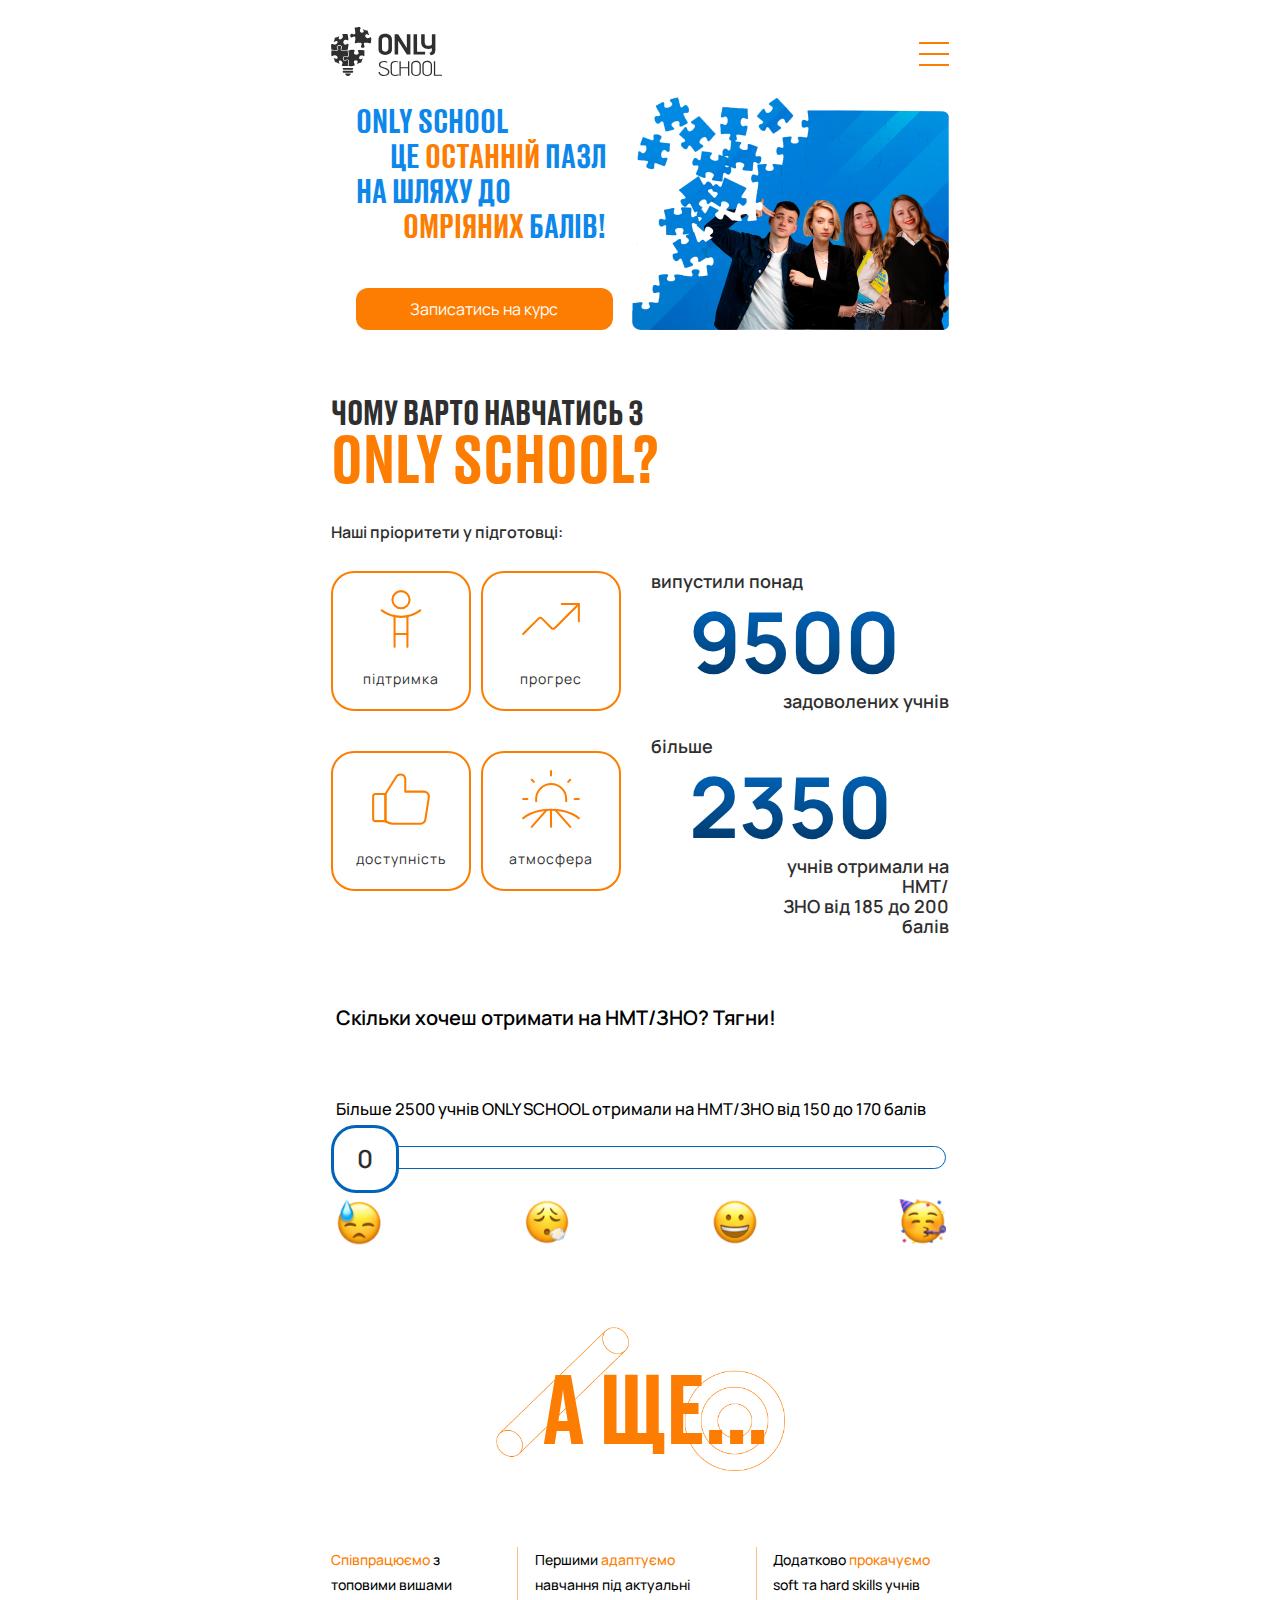
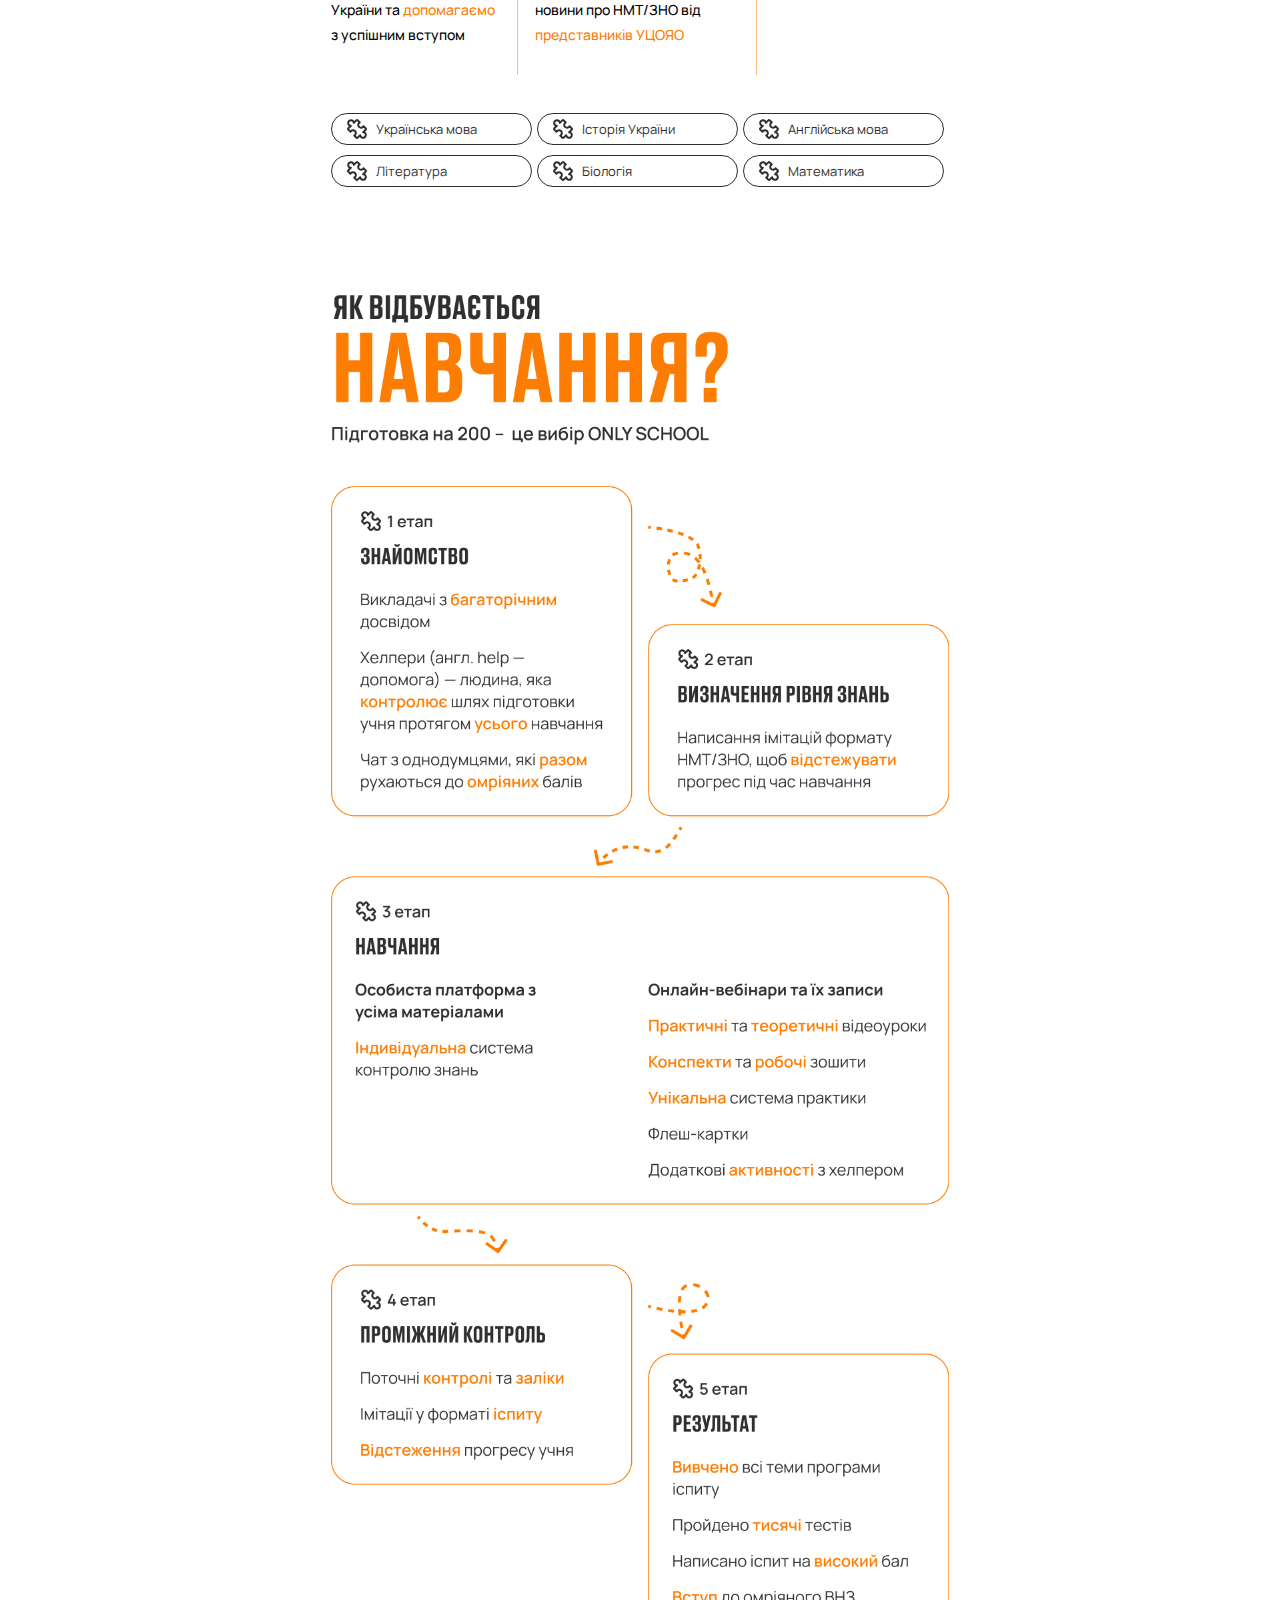
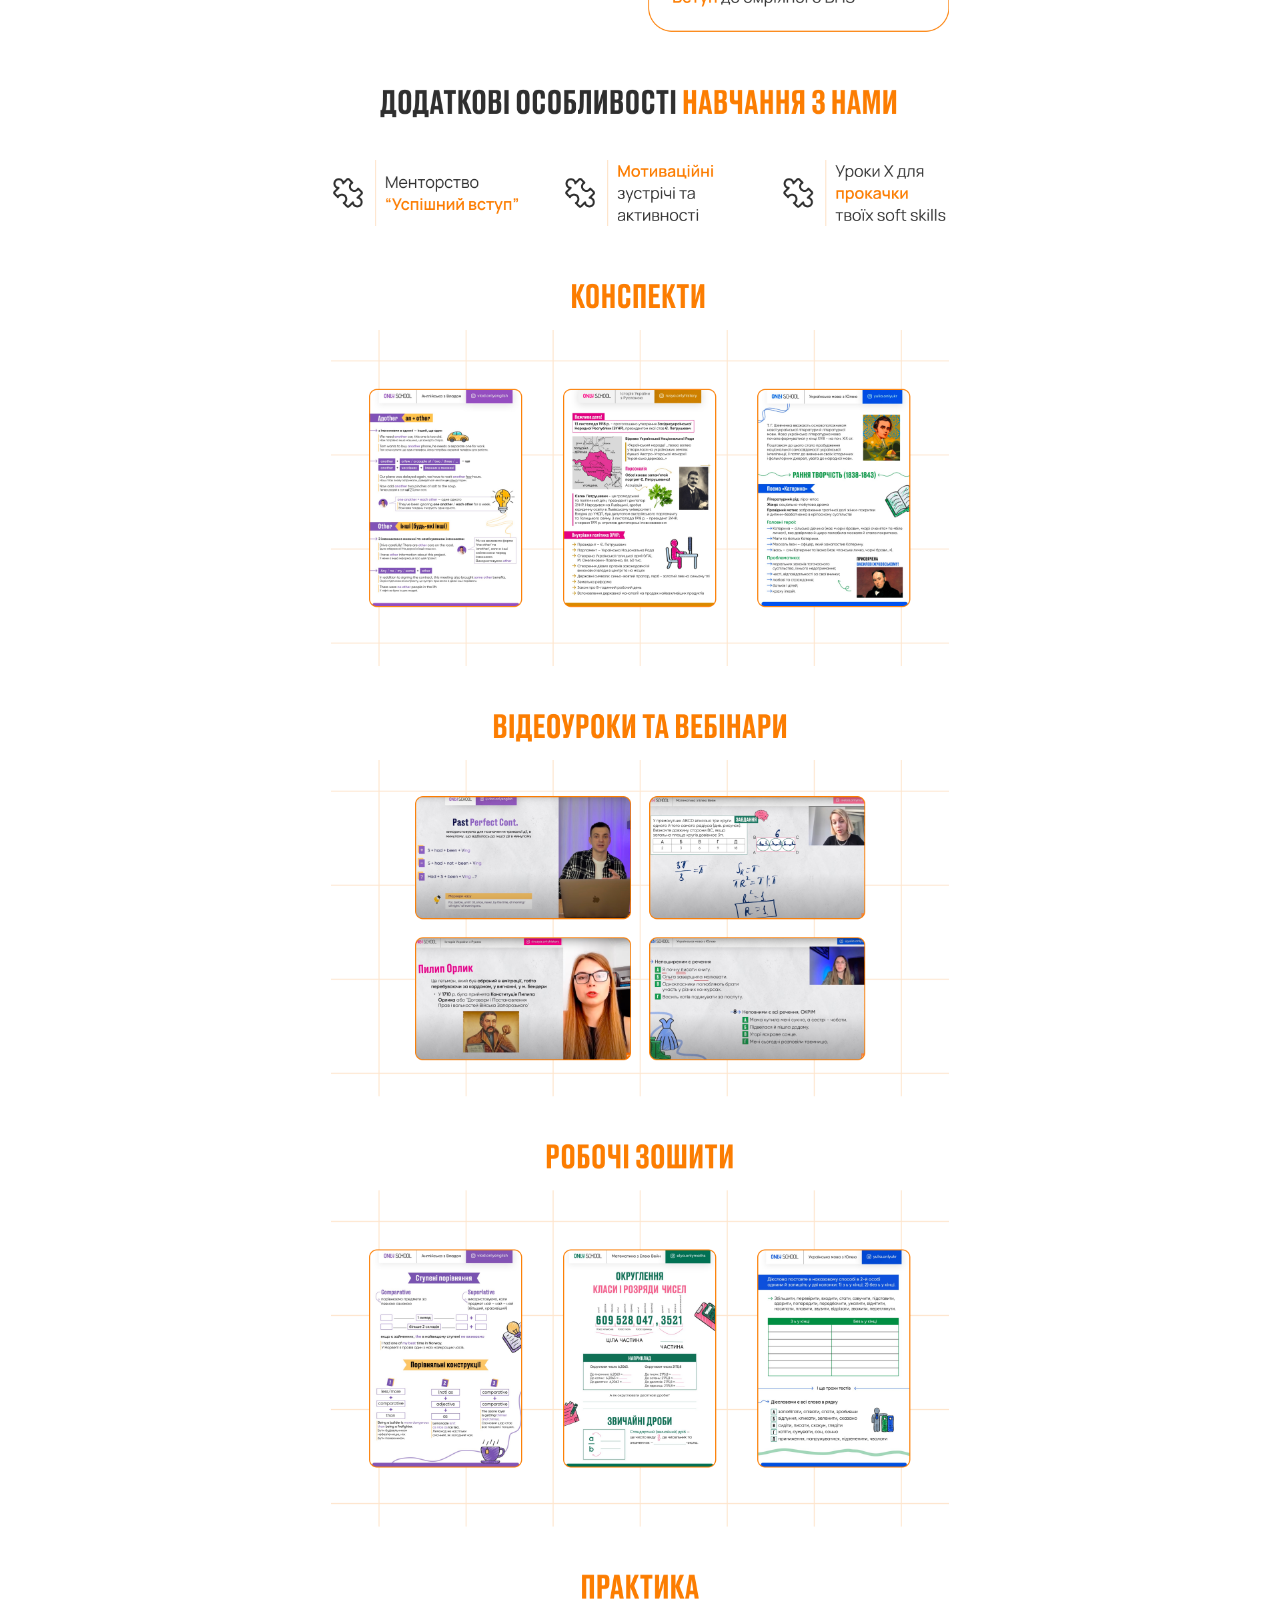
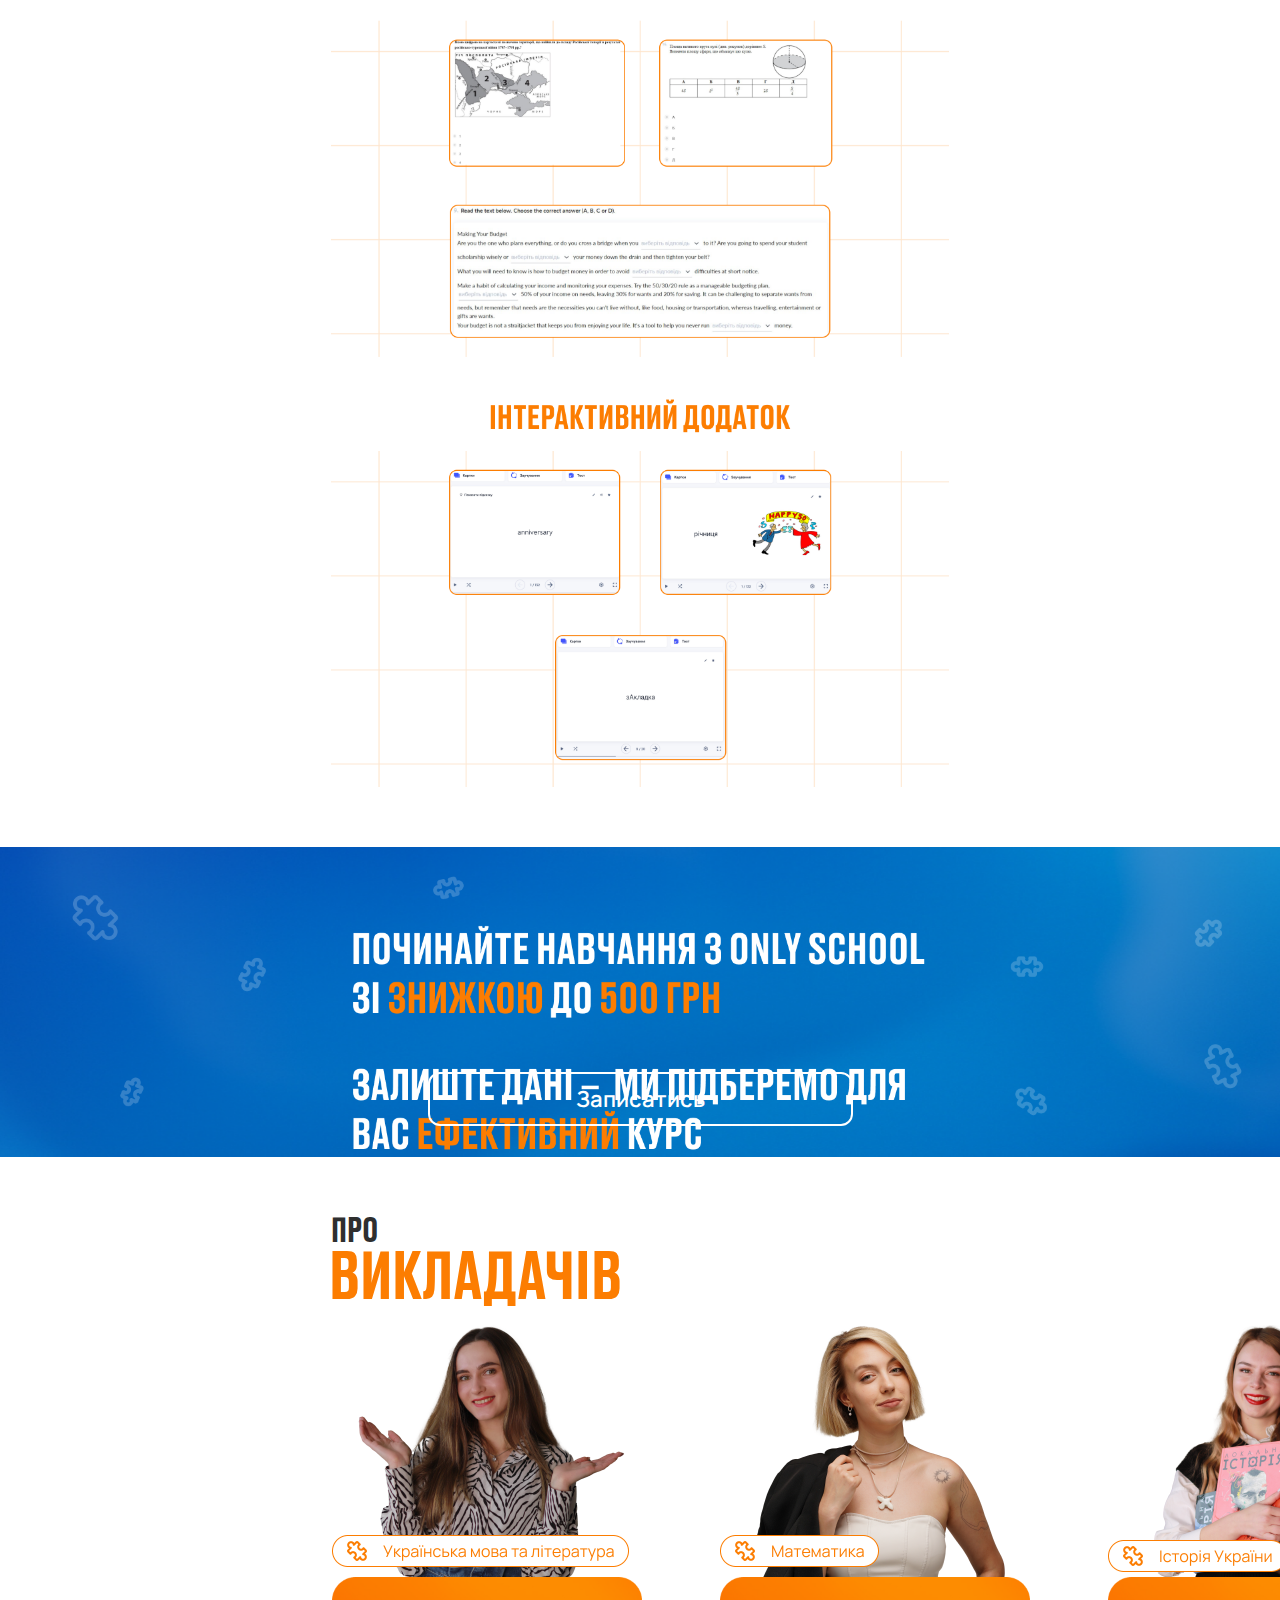
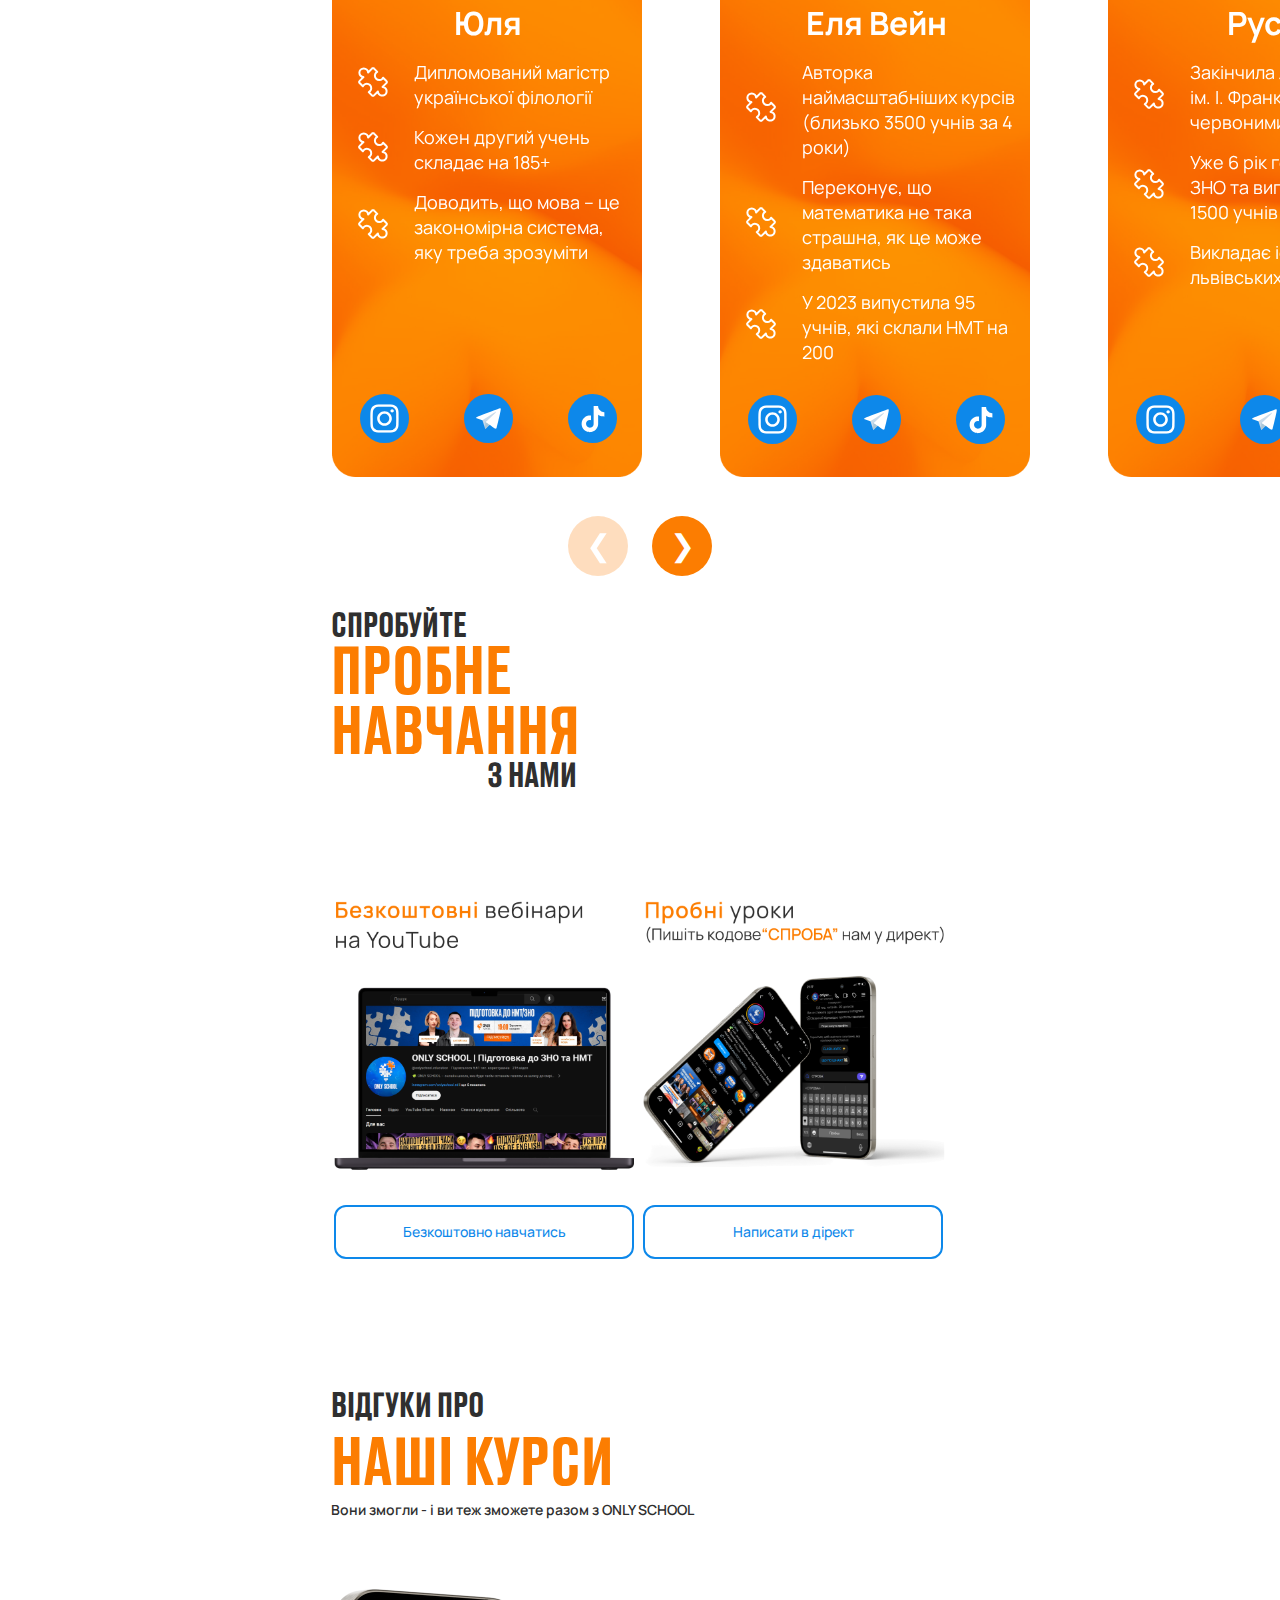
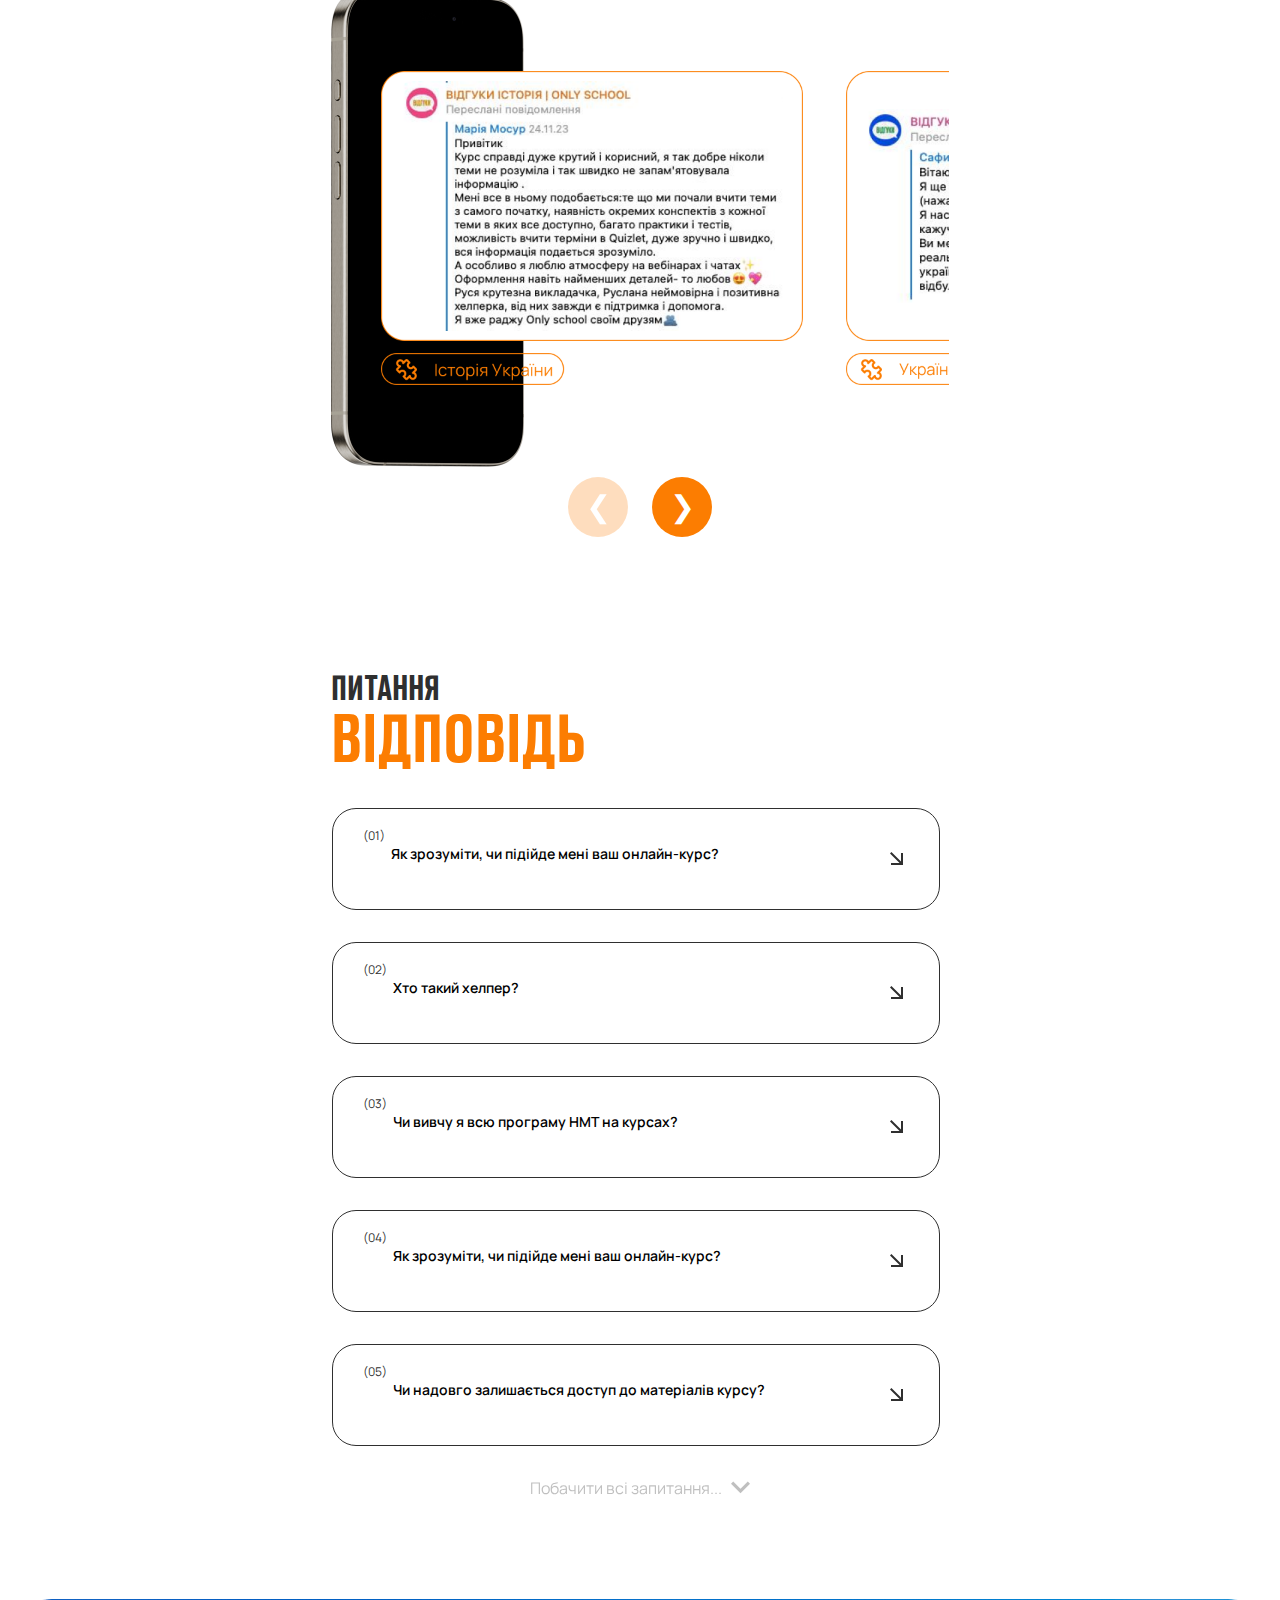
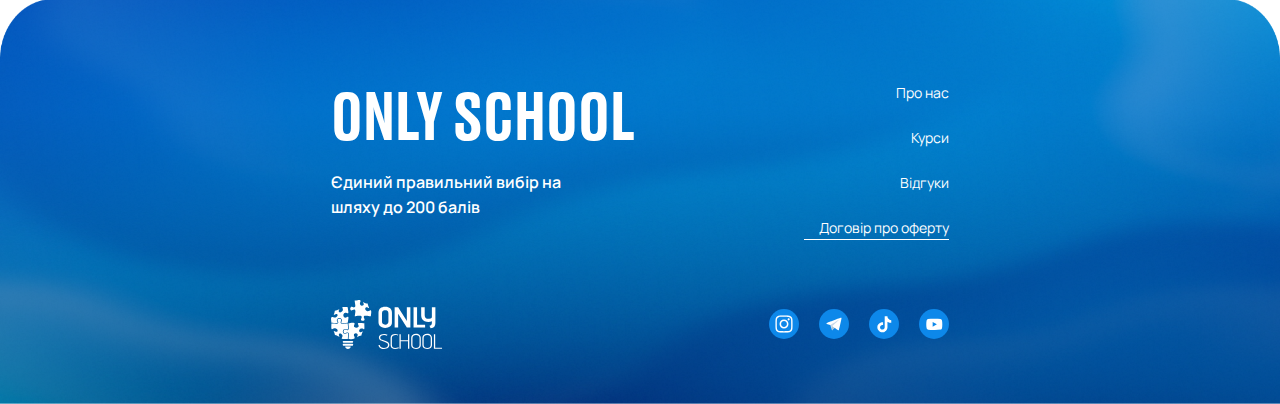
==== commit 3c79f7dc: "deleting formats of studing" ====
--- a/index.html
+++ b/index.html
@@ -1,6 +1,15 @@
 <!DOCTYPE html>
 <html lang="en">
 <head>
+    <!-- Google tag (gtag.js) -->
+<script async src="https://www.googletagmanager.com/gtag/js?id=G-XT89YY14PD"></script>
+<script>
+  window.dataLayer = window.dataLayer || [];
+  function gtag(){dataLayer.push(arguments);}
+  gtag('js', new Date());
+
+  gtag('config', 'G-XT89YY14PD');
+</script>
     <meta charset="UTF-8">
     <meta name="viewport" content="width=device-width, initial-scale=1.0">
     <title>ONLY SCHOOL</title>
@@ -308,7 +317,7 @@
                   </div>
             </section>
     
-            <section class="formats-of-study">
+            <!-- <section class="formats-of-study">
                 <div class="formats-of-study-container">
     
                     <div class="formats-head">
@@ -414,7 +423,7 @@
                     </div>
                 </div>
             </section>
-    
+     -->
             <section class="how-study-works">
                 <div class="padding-bg-how-study-works">
                     <p class="how-study-works-p-one">ЯК ВІДБУВАЄТЬСЯ</p>
